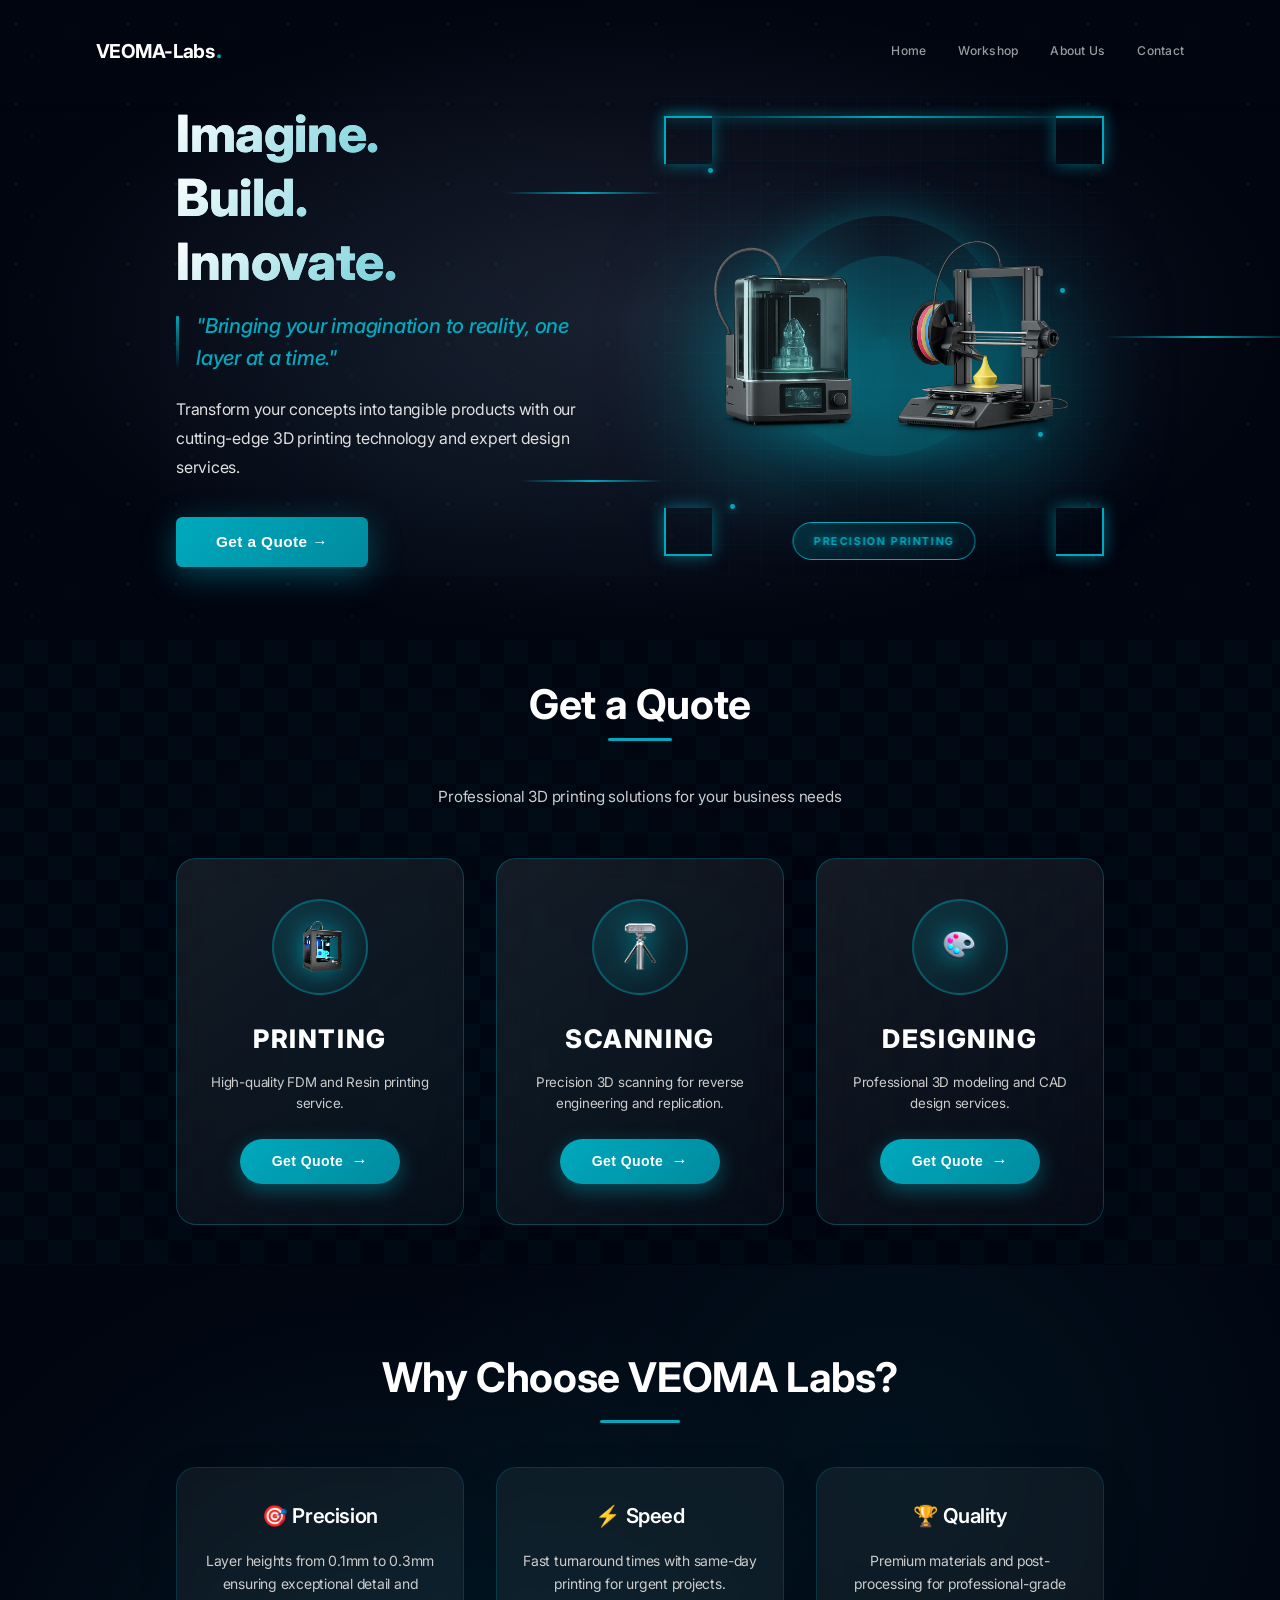
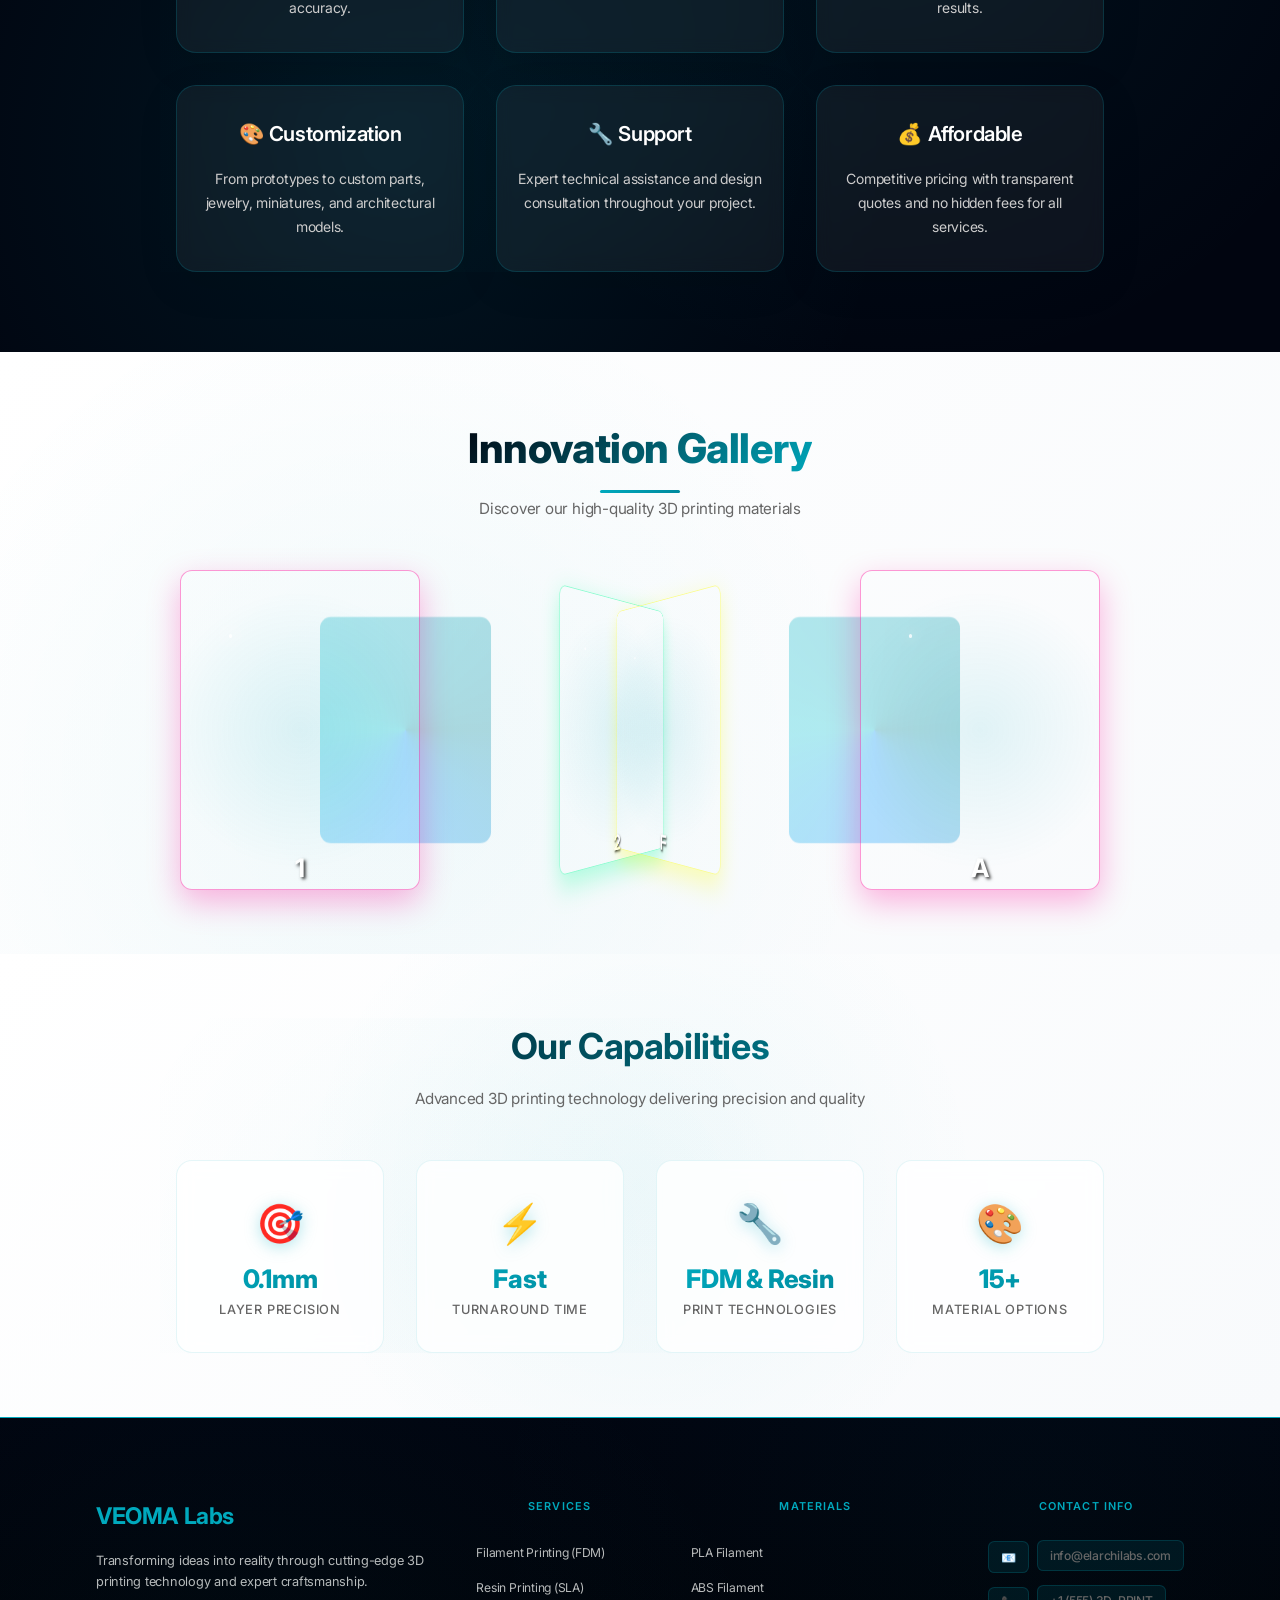
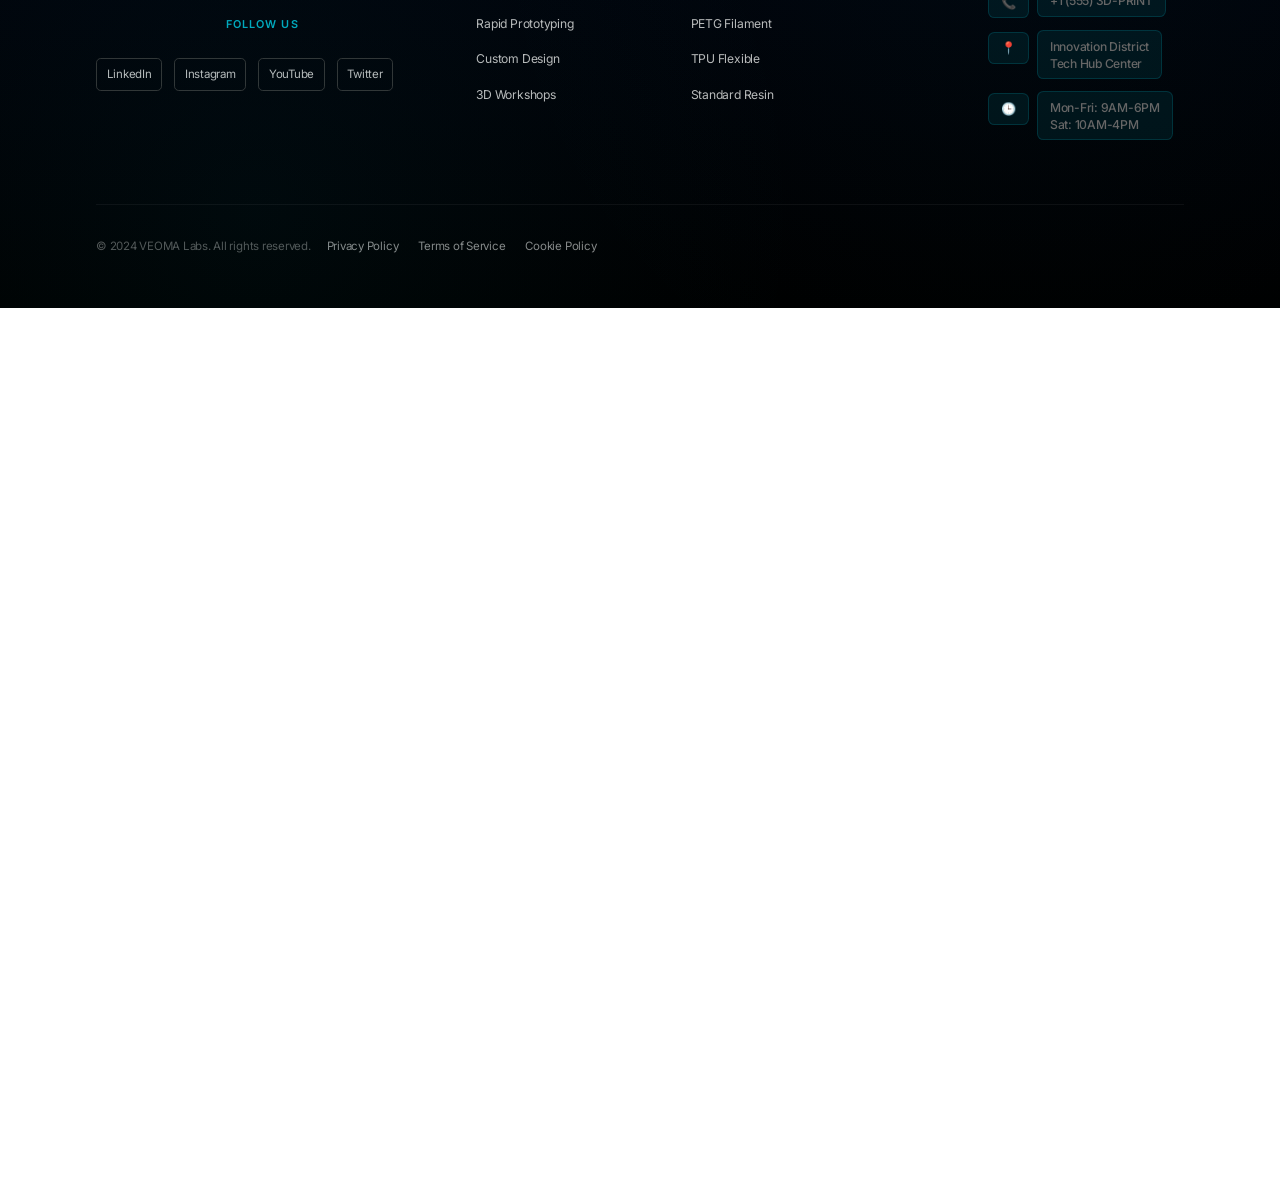
==== index.html @ 32c263cb "Initial commit: Veoma Labs website" ====
<!DOCTYPE html>
<html lang="en">

<head>
    <meta charset="UTF-8">
    <meta name="viewport" content="width=device-width, initial-scale=1.0">
    <title>VEOMA Labs | 3D Printing Services & Workshops</title>
    <link href="https://fonts.googleapis.com/css2?family=Inter:wght@300;400;500;600;700&display=swap" rel="stylesheet">
    <link rel="stylesheet" href="css/styles.css">
    <link rel="stylesheet" href="css/hero-modern-visual.css">
    <link rel="stylesheet" href="css/premium-global.css">
    <link rel="stylesheet" href="css/dual-carousel.css">
    <link rel="stylesheet" href="css/carousel-effects.css">
    <link rel="stylesheet" href="css/stats.css">
    <link rel="stylesheet" href="css/premium-navbar.css">
    <link rel="stylesheet" href="css/premium-footer.css?v=2">
    <link rel="stylesheet" href="css/premium-materials.css">
</head>
    
<body>
    <!-- Include Navbar -->
    <div id="navbar-placeholder"></div>

    <!-- Hero Section -->
    <section class="hero" id="home">
        <div class="container">
            <div class="hero-container">
                <div class="hero-content new-hero-content">
                    <h1 class="new-hero-title">
                        <span class="word-animate">Imagine.</span>
                        <span class="word-animate">Build.</span>
                        <span class="word-animate">Innovate.</span>
                    </h1>
                    <p class="hero-tagline new-hero-tagline">"Bringing your imagination to reality, one layer at a time."</p>
                    <p class="hero-description new-hero-desc">Transform your concepts into tangible products with our cutting-edge 3D printing technology and expert design services.</p>
                    <button class="cta-button new-hero-btn">
                        <span>Get a Quote</span>
                        <span class="btn-arrow">→</span>
                    </button>
                </div>
                <div class="hero-visual">
                    <div class="tech-showcase">
                        <div class="grid-bg"></div>
                        <div class="printer-frame">
                            <img src="images/home-printer.png" alt="3D Printer" class="printer-icon">
                            <div class="frame-corner tl"></div>
                            <div class="frame-corner tr"></div>
                            <div class="frame-corner bl"></div>
                            <div class="frame-corner br"></div>
                            <div class="scan-line"></div>
                        </div>
                        <div class="tech-lines">
                            <div class="line line-1"></div>
                            <div class="line line-2"></div>
                            <div class="line line-3"></div>
                        </div>
                        <div class="floating-dots">
                            <div class="dot"></div>
                            <div class="dot"></div>
                            <div class="dot"></div>
                            <div class="dot"></div>
                        </div>
                        <div class="tech-badge">
                            <span class="badge-text">PRECISION PRINTING</span>
                        </div>
                    </div>
                </div>
            </div>
        </div>
    </section>

    <!-- Services Section -->
    <section class="services" id="services">
        <div class="container">
            <div class="services-header">
                <h2 class="services-title">Get a Quote</h2>
                <p class="services-description">Professional 3D printing solutions for your business needs</p>
            </div>
            <div class="services-grid ultra-modern-grid">
                <!-- Printing Service -->
                <div class="service-card ultra-card">
                    <div class="ultra-glow"></div>
                    <div class="ultra-icon-container">
                        <img src="/images/removed_bg3.png" alt="Printing" class="ultra-icon">
                    </div>
                    <h3 class="ultra-title">Printing</h3>
                    <p class="ultra-desc">High-quality FDM and Resin printing service.</p>
                    <button class="ultra-btn" onclick="openServiceModal('printing')">
                        <span>Get Quote</span>
                        <span class="ultra-arrow">→</span>
                    </button>
                </div>

                <!-- Scanning Service -->
                <div class="service-card ultra-card">
                    <div class="ultra-glow"></div>
                    <div class="ultra-icon-container">
                        <img src="/images/scanner.png" alt="Scanning" class="ultra-icon">
                    </div>
                    <h3 class="ultra-title">Scanning</h3>
                    <p class="ultra-desc">Precision 3D scanning for reverse engineering and replication.</p>
                    <button class="ultra-btn" onclick="openServiceModal('scanning')">
                        <span>Get Quote</span>
                        <span class="ultra-arrow">→</span>
                    </button>
                </div>

                <!-- Designing Service -->
                <div class="service-card ultra-card">
                    <div class="ultra-glow"></div>
                    <div class="ultra-icon-container">
                        <img src="/images/design.png" alt="Designing" class="ultra-icon">
                    </div>
                    <h3 class="ultra-title">Designing</h3>
                    <p class="ultra-desc">Professional 3D modeling and CAD design services.</p>
                    <button class="ultra-btn" onclick="openServiceModal('designing')">
                        <span>Get Quote</span>
                        <span class="ultra-arrow">→</span>
                    </button>
                </div>
            </div>
        </div>
    </section>

    <!-- About Services Section -->
    <section class="about-services" id="about">
        <div class="container">
            <h2>Why Choose VEOMA Labs?</h2>
            <div class="features-grid">
                <div class="feature">
                    <h3>🎯 Precision</h3>
                    <p>Layer heights from 0.1mm to 0.3mm ensuring exceptional detail and accuracy.</p>
                </div>
                <div class="feature">
                    <h3>⚡ Speed</h3>
                    <p>Fast turnaround times with same-day printing for urgent projects.</p>
                </div>
                <div class="feature">
                    <h3>🏆 Quality</h3>
                    <p>Premium materials and post-processing for professional-grade results.</p>
                </div>
                <div class="feature">
                    <h3>🎨 Customization</h3>
                    <p>From prototypes to custom parts, jewelry, miniatures, and architectural models.</p>
                </div>
                <div class="feature">
                    <h3>🔧 Support</h3>
                    <p>Expert technical assistance and design consultation throughout your project.</p>
                </div>
                <div class="feature">
                    <h3>💰 Affordable</h3>
                    <p>Competitive pricing with transparent quotes and no hidden fees for all services.</p>
                </div>
            </div>
        </div>
    </section>
    <!-- Printing Quote Modal -->
    <div id="printingModal" class="modal premium-modal">
        <div class="modal-backdrop"></div>
        <div class="modal-content premium-modal-content">
            <div class="modal-header">
                <div class="modal-icon">
                    <span><img src="/images/removed_bg3.png" alt=""></span>
                </div>
                <h3 class="modal-title">3D Printing Quote</h3>
                <span class="close premium-close" onclick="closeServiceModal('printing')">&times;</span>
            </div>
            <div class="modal-body">
                <form id="printingForm" class="premium-quote-form" onsubmit="handleServiceSubmit(event, 'printing')">
                    <div class="form-row">
                        <div class="form-group">
                            <label>Full Name</label>
                            <input type="text" name="name" placeholder="Enter your full name" required>
                        </div>
                        <div class="form-group">
                            <label>WhatsApp Number</label>
                            <input type="tel" name="mobile" placeholder="+1 (555) 123-4567" required>
                        </div>
                    </div>
                    <div class="form-group">
                        <label>Email Address</label>
                        <input type="email" name="email" placeholder="your.email@company.com" required>
                    </div>
                    <div class="form-group">
                        <label>Dimensions (mm)</label>
                        <div class="dimensions-grid premium-dimensions">
                            <input type="number" name="dimX" placeholder="Length (X)" required>
                            <input type="number" name="dimY" placeholder="Width (Y)" required>
                            <input type="number" name="dimZ" placeholder="Height (Z)" required>
                        </div>
                    </div>
                    <div class="form-group">
                        <label>Upload 3D File</label>
                        <div class="file-upload-area">
                            <input type="file" name="file" accept=".stl" required id="fileInput">
                            <div class="file-upload-text">
                                <span class="upload-icon">📁</span>
                                <span>Drop your .STL file here or click to browse</span>
                            </div>
                        </div>
                    </div>
                    <div class="form-group">
                        <label>Project Details</label>
                        <textarea name="comments" placeholder="Describe your project requirements, material preferences, quantity, and any special instructions..." required></textarea>
                    </div>
                    <button type="submit" class="premium-submit-btn">
                        <span>Request Quote</span>
                        <div class="btn-icon">→</div>
                    </button>
                </form>
            </div>
        </div>
    </div>

    <!-- Scanning Quote Modal -->
    <div id="scanningModal" class="modal premium-modal">
        <div class="modal-backdrop"></div>
        <div class="modal-content premium-modal-content">
            <div class="modal-header">
                <div class="modal-icon">
                    <span><img src="/images/scanner.png" alt=""></span>
                
                </div>
                <h3 class="modal-title">3D Scanning Quote</h3>
                <span class="close premium-close" onclick="closeServiceModal('scanning')">&times;</span>
            </div>
            <div class="modal-body">
                <form id="scanningForm" class="premium-quote-form" onsubmit="handleServiceSubmit(event, 'scanning')">
                    <div class="form-row">
                        <div class="form-group">
                            <label>Full Name</label>
                            <input type="text" name="name" placeholder="Enter your full name" required>
                        </div>
                        <div class="form-group">
                            <label>WhatsApp Number</label>
                            <input type="tel" name="mobile" placeholder="+1 (555) 123-4567" required>
                        </div>
                    </div>
                    <div class="form-group">
                        <label>Email Address</label>
                        <input type="email" name="email" placeholder="your.email@company.com" required>
                    </div>
                    <div class="form-group">
                        <label>Upload Images (Min 4-5)</label>
                        <div class="file-upload-area">
                            <input type="file" name="images" accept="image/*" multiple required>
                            <div class="file-upload-text">
                                <span class="upload-icon">📷</span>
                                <span>Drop your images here or click to browse</span>
                            </div>
                        </div>
                    </div>
                    <div class="form-group">
                        <label>Project Details</label>
                        <textarea name="comments" placeholder="Describe your scanning requirements, object details, and any special instructions..." required></textarea>
                    </div>
                    <button type="submit" class="premium-submit-btn">
                        <span>Request Quote</span>
                        <div class="btn-icon">→</div>
                    </button>
                </form>
            </div>
        </div>
    </div>

    <!-- Designing Quote Modal -->
    <div id="designingModal" class="modal premium-modal">
        <div class="modal-backdrop"></div>
        <div class="modal-content premium-modal-content">
            <div class="modal-header">
                <div class="modal-icon">
                    <span><img src="/images/design.png" alt=""></span>
                </div>
                <h3 class="modal-title">3D Designing Quote</h3>
                <span class="close premium-close" onclick="closeServiceModal('designing')">&times;</span>
            </div>
            <div class="modal-body">
                <form id="designingForm" class="premium-quote-form" onsubmit="handleServiceSubmit(event, 'designing')">
                    <div class="form-row">
                        <div class="form-group">
                            <label>Full Name</label>
                            <input type="text" name="name" placeholder="Enter your full name" required>
                        </div>
                        <div class="form-group">
                            <label>WhatsApp Number</label>
                            <input type="tel" name="mobile" placeholder="+1 (555) 123-4567" required>
                        </div>
                    </div>
                    <div class="form-group">
                        <label>Email Address</label>
                        <input type="email" name="email" placeholder="your.email@company.com" required>
                    </div>
                    <div class="form-group">
                        <label>Product Images (Min 4-5)</label>
                        <div class="file-upload-area">
                            <input type="file" name="images" accept="image/*" multiple required>
                            <div class="file-upload-text">
                                <span class="upload-icon">🖼️</span>
                                <span>Drop your product images here or click to browse</span>
                            </div>
                        </div>
                    </div>
                    <div class="form-group">
                        <label>Project Details</label>
                        <textarea name="comments" placeholder="Describe your design requirements, specifications, and any special instructions..." required></textarea>
                    </div>
                    <button type="submit" class="premium-submit-btn">
                        <span>Request Quote</span>
                        <div class="btn-icon">→</div>
                    </button>
                </form>
            </div>
        </div>
    </div>

    <!-- Success Popup -->
    <div id="successPopup" class="modal">
        <div class="modal-content text-center">
            <div id="successMessage" class="success-message"></div>
            <button class="cta-button" onclick="window.location.href='contact.html'">Contact Us</button>
            <button class="secondary-btn" onclick="document.getElementById('successPopup').style.display='none'"
                style="margin-top:10px;">Close</button>
        </div>
    </div>

    <!-- 3D Carousel Section -->
    <section id="carousel-3d-section" class="carousel-section">


        <div class="carousel-header">
            <h2>Innovation Gallery</h2>
            <p>Discover our high-quality 3D printing materials</p>
        </div>
        <div class="carousel-3d-container">
            <div class="carousel carousel-left">
                <div class="carousel__face"
                    style="background-image: url('https://images.unsplash.com/photo-1581833971358-2c8b550f87b3?auto=format&fit=crop&w=800&q=80');">
                    1</div>
                <div class="carousel__face"
                    style="background-image: url('https://images.unsplash.com/photo-1565106430482-8f6e74349ca1?auto=format&fit=crop&w=800&q=80');">
                    2</div>
                <div class="carousel__face"
                    style="background-image: url('https://images.unsplash.com/photo-1612198188060-c7c2a3b66eae?auto=format&fit=crop&w=800&q=80');">
                    3</div>
                <div class="carousel__face"
                    style="background-image: url('https://images.unsplash.com/photo-1558618666-fcd25c85cd64?auto=format&fit=crop&w=800&q=80');">
                    4</div>
                <div class="carousel__face"
                    style="background-image: url('https://images.unsplash.com/photo-1565106430482-8f6e74349ca1?auto=format&fit=crop&w=800&q=80');">
                    5</div>
                <div class="carousel__face"
                    style="background-image: url('https://images.unsplash.com/photo-1581833971358-2c8b550f87b3?auto=format&fit=crop&w=800&q=80');">
                    6</div>
            </div>
            <div class="carousel carousel-right">
                <div class="carousel__face"
                    style="background-image: url('https://images.unsplash.com/photo-1612198188060-c7c2a3b66eae?auto=format&fit=crop&w=800&q=80');">
                    A</div>
                <div class="carousel__face"
                    style="background-image: url('https://images.unsplash.com/photo-1558618666-fcd25c85cd64?auto=format&fit=crop&w=800&q=80');">
                    B</div>
                <div class="carousel__face"
                    style="background-image: url('https://images.unsplash.com/photo-1565106430482-8f6e74349ca1?auto=format&fit=crop&w=800&q=80');">
                    C</div>
                <div class="carousel__face"
                    style="background-image: url('https://images.unsplash.com/photo-1581833971358-2c8b550f87b3?auto=format&fit=crop&w=800&q=80');">
                    D</div>
                <div class="carousel__face"
                    style="background-image: url('https://images.unsplash.com/photo-1612198188060-c7c2a3b66eae?auto=format&fit=crop&w=800&q=80');">
                    E</div>
                <div class="carousel__face"
                    style="background-image: url('https://images.unsplash.com/photo-1558618666-fcd25c85cd64?auto=format&fit=crop&w=800&q=80');">
                    F</div>
            </div>
        </div>
    </section>


    <!-- Stats Section -->
    <section class="stats">
        <div class="container">
            <div class="stats-header">
                <h2>Our Capabilities</h2>
                <p>Advanced 3D printing technology delivering precision and quality</p>
            </div>
            <div class="stats-grid">
                <div class="stat-item">
                    <div class="stat-icon">🎯</div>
                    <div class="stat-number">0.1mm</div>
                    <div class="stat-label">Layer Precision</div>
                </div>
                <div class="stat-item">
                    <div class="stat-icon">⚡</div>
                    <div class="stat-number">Fast</div>
                    <div class="stat-label">Turnaround Time</div>
                </div>
                <div class="stat-item">
                    <div class="stat-icon">🔧</div>
                    <div class="stat-number">FDM & Resin</div>
                    <div class="stat-label">Print Technologies</div>
                </div>
                <div class="stat-item">
                    <div class="stat-icon">🎨</div>
                    <div class="stat-number">15+</div>
                    <div class="stat-label">Material Options</div>
                </div>
            </div>

        </div>
    </section>


    <!-- Include Footer -->
    <div id="footer-placeholder"></div>

    <script src="js/main.js"></script>
</body>

</html>
---- css/styles.css ----
/* Reset and Base Styles */
* {
    margin: 0;
    padding: 0;
    box-sizing: border-box;
}

body {
    font-family: 'Inter', sans-serif;
    line-height: 1.6;
    color: #333;
    background: #ffffff;
    font-size: 16px;
    zoom: 0.8;
    overflow-x: hidden;
}

/* Hide scrollbar */
body::-webkit-scrollbar {
    display: none;
}

body {
    -ms-overflow-style: none;
    scrollbar-width: none;
}

.container {
    max-width: 1200px;
    margin: 0 auto;
    padding: 0 20px;
}

/* Navbar Styles */
.navbar {
    background: #010510;
    position: fixed;
    top: 0;
    width: 100%;
    z-index: 1000;
    box-shadow: 0 2px 10px rgba(0,0,0,0.1);
    padding: 15px 0;
}

.nav-container {
    max-width: 1200px;
    margin: 0 auto;
    padding: 0 20px;
    display: flex;
    justify-content: space-between;
    align-items: center;
    height: 80px;
}

.nav-logo h2 {
    color: #00a9bd;
    font-size: 1.8rem;
    font-weight: 700;
    margin: 0;
}

.nav-menu {
    display: flex;
    list-style: none;
    gap: 40px;
    margin: 0;
    padding: 0;
    align-items: center;
}

.nav-link {
    color: #ffffff;
    text-decoration: none;
    font-weight: 500;
    font-size: 1.1rem;
    transition: color 0.3s;
}

.nav-link:hover {
    color: #00a9bd;
}

.nav-toggle {
    display: none;
    flex-direction: column;
    cursor: pointer;
}

.nav-toggle span {
    width: 25px;
    height: 3px;
    background: #ffffff;
    margin: 3px 0;
    transition: 0.3s;
}

/* Hero Section */
.hero {
    background: radial-gradient(ellipse at center, #1a1f2e 0%, #010510 70%);
    padding: 120px 0 80px;
    margin-top: 0;
    position: relative;
    overflow: hidden;
}

.hero::before {
    content: '';
    position: absolute;
    top: 0;
    left: 0;
    right: 0;
    bottom: 0;
    background-image: 
        radial-gradient(2px 2px at 20px 30px, rgba(0,169,189,0.3), transparent),
        radial-gradient(2px 2px at 40px 70px, rgba(0,169,189,0.2), transparent),
        radial-gradient(1px 1px at 90px 40px, rgba(0,169,189,0.4), transparent),
        radial-gradient(1px 1px at 130px 80px, rgba(0,169,189,0.2), transparent),
        radial-gradient(2px 2px at 160px 30px, rgba(0,169,189,0.3), transparent);
    background-repeat: repeat;
    background-size: 200px 100px;
    animation: particleMove 20s linear infinite;
}

@keyframes particleMove {
    0% { transform: translate(0, 0); }
    100% { transform: translate(-200px, -100px); }
}

.hero-container {
    position: relative;
    z-index: 2;
    display: grid;
    grid-template-columns: 1fr 1fr;
    gap: 80px;
    align-items: center;
}

.hero-content h1 {
    font-size: 4rem;
    font-weight: 800;
    color: #ffffff;
    margin-bottom: 25px;
    line-height: 1.1;
    background: linear-gradient(45deg, #ffffff, #00a9bd);
    -webkit-background-clip: text;
    -webkit-text-fill-color: transparent;
    background-clip: text;
    animation: slideInLeft 1s ease-out;
}

@keyframes slideInLeft {
    0% { opacity: 0; transform: translateX(-50px); }
    100% { opacity: 1; transform: translateX(0); }
}

.hero-tagline {
    font-size: 1.4rem;
    color: #00a9bd;
    font-style: italic;
    margin-bottom: 25px;
    font-weight: 400;
    animation: slideInLeft 1s ease-out 0.2s both;
}

.hero-description {
    font-size: 1.2rem;
    color: #cccccc;
    margin-bottom: 40px;
    line-height: 1.7;
    animation: slideInLeft 1s ease-out 0.4s both;
}

.cta-button {
    background: linear-gradient(45deg, #00a9bd, #008a9e, #00a9bd);
    background-size: 200% 200%;
    color: white;
    padding: 18px 35px;
    border: none;
    border-radius: 8px;
    font-size: 1.1rem;
    font-weight: 600;
    cursor: pointer;
    transition: all 0.3s;
    animation: slideInLeft 1s ease-out 0.6s both, gradientShift 3s ease-in-out infinite;
    position: relative;
    overflow: hidden;
}

@keyframes gradientShift {
    0%, 100% { background-position: 0% 50%; }
    50% { background-position: 100% 50%; }
}

.cta-button:hover {
    transform: translateY(-2px);
    box-shadow: 0 8px 25px rgba(0,169,189,0.4);
}

.hero-visual {
    position: relative;
    display: flex;
    flex-direction: column;
    align-items: center;
    justify-content: center;
}

.hero-visual::before {
    content: '';
    position: absolute;
    top: 50%;
    left: 50%;
    transform: translate(-50%, -50%);
    width: 300px;
    height: 300px;
    background: conic-gradient(from 0deg, transparent, rgba(0,169,189,0.3), transparent);
    border-radius: 50%;
    animation: conicSpin 8s linear infinite;
}

.hero-visual::after {
    content: '';
    position: absolute;
    top: 50%;
    left: 50%;
    transform: translate(-50%, -50%);
    width: 200px;
    height: 200px;
    background: conic-gradient(from 180deg, transparent, rgba(0,169,189,0.2), transparent);
    border-radius: 50%;
    animation: conicSpin 6s linear infinite reverse;
}

@keyframes conicSpin {
    0% { transform: translate(-50%, -50%) rotate(0deg); }
    100% { transform: translate(-50%, -50%) rotate(360deg); }
}

.orbit-ring {
    position: absolute;
    top: 50%;
    left: 50%;
    border: 1px solid rgba(0,169,189,0.1);
    border-radius: 50%;
}

.orbit-ring:nth-child(1) {
    width: 400px;
    height: 400px;
    transform: translate(-50%, -50%);
    border-top-color: rgba(0,169,189,0.4);
    border-right-color: rgba(0,169,189,0.2);
    animation: pulseRing 4s ease-in-out infinite;
}

.orbit-ring:nth-child(2) {
    width: 250px;
    height: 250px;
    transform: translate(-50%, -50%);
    border-bottom-color: rgba(0,169,189,0.3);
    border-left-color: rgba(0,169,189,0.2);
    animation: pulseRing 6s ease-in-out infinite reverse;
}

@keyframes pulseRing {
    0%, 100% { 
        transform: translate(-50%, -50%) scale(1);
        opacity: 0.5;
    }
    50% { 
        transform: translate(-50%, -50%) scale(1.2);
        opacity: 1;
    }
}

.printer-icon {
    width: 200px;
    height: auto;
    margin-bottom: 20px;
    position: relative;
    z-index: 3;
    animation: staticGlow 3s ease-in-out infinite;
    filter: drop-shadow(0 0 20px rgba(0,169,189,0.5));
}

@keyframes staticGlow {
    0%, 100% { 
        filter: drop-shadow(0 0 20px rgba(0,169,189,0.5)) brightness(1);
    }
    50% { 
        filter: drop-shadow(0 0 40px rgba(0,169,189,0.8)) brightness(1.2);
    }
}

.hero-visual .floating-particles {
    position: absolute;
    top: 0;
    left: 0;
    right: 0;
    bottom: 0;
    pointer-events: none;
}

.hero-visual .particle {
    position: absolute;
    width: 4px;
    height: 4px;
    background: #00a9bd;
    border-radius: 50%;
    opacity: 0.6;
}

.hero-visual .particle:nth-child(1) {
    top: 20%;
    left: 10%;
    animation: floatUp 4s ease-in-out infinite;
}

.hero-visual .particle:nth-child(2) {
    top: 60%;
    left: 80%;
    animation: floatUp 5s ease-in-out infinite 1s;
}

.hero-visual .particle:nth-child(3) {
    top: 40%;
    left: 20%;
    animation: floatUp 6s ease-in-out infinite 2s;
}

.hero-visual .particle:nth-child(4) {
    top: 80%;
    left: 70%;
    animation: floatUp 4.5s ease-in-out infinite 0.5s;
}

.hero-visual .particle:nth-child(5) {
    top: 30%;
    left: 90%;
    animation: floatUp 5.5s ease-in-out infinite 1.5s;
}

@keyframes floatUp {
    0%, 100% {
        transform: translateY(0px) scale(1);
        opacity: 0.6;
    }
    50% {
        transform: translateY(-30px) scale(1.5);
        opacity: 1;
    }
}

.hero-visual .energy-waves {
    position: absolute;
    top: 50%;
    left: 50%;
    transform: translate(-50%, -50%);
    width: 150px;
    height: 150px;
    z-index: 1;
}

.hero-visual .wave {
    position: absolute;
    top: 0;
    left: 0;
    width: 100%;
    height: 100%;
    border: 2px solid rgba(0,169,189,0.3);
    border-radius: 50%;
    animation: waveExpand 3s ease-out infinite;
}

.hero-visual .wave:nth-child(2) {
    animation-delay: 1s;
}

.hero-visual .wave:nth-child(3) {
    animation-delay: 2s;
}

@keyframes waveExpand {
    0% {
        transform: scale(0.5);
        opacity: 1;
    }
    100% {
        transform: scale(2);
        opacity: 0;
    }
}

.innovation-text {
    font-size: 1.1rem;
    font-weight: 700;
    color: #00a9bd;
    letter-spacing: 3px;
    position: relative;
    z-index: 3;
    animation: typewriter 4s steps(12) infinite;
    overflow: hidden;
    white-space: nowrap;
    border-right: 2px solid #00a9bd;
}

@keyframes typewriter {
    0%, 90%, 100% { width: 0; }
    30%, 60% { width: 12ch; }
}

/* Services Section */
.services {
    padding: 50px 0;
    background: #010510;
    position: relative;
}

.services::before {
    content: '';
    position: absolute;
    top: 0;
    left: 0;
    right: 0;
    bottom: 0;
    background: linear-gradient(45deg, rgba(0,169,189,0.03) 25%, transparent 25%), 
                linear-gradient(-45deg, rgba(0,169,189,0.03) 25%, transparent 25%), 
                linear-gradient(45deg, transparent 75%, rgba(0,169,189,0.03) 75%), 
                linear-gradient(-45deg, transparent 75%, rgba(0,169,189,0.03) 75%);
    background-size: 60px 60px;
    background-position: 0 0, 0 30px, 30px -30px, -30px 0px;
}

.services h2 {
    text-align: center;
    font-size: 3.2rem;
    color: #ffffff;
    margin-bottom: 70px;
    position: relative;
    z-index: 2;
}

.services h2::after {
    content: '';
    position: absolute;
    bottom: -15px;
    left: 50%;
    transform: translateX(-50%);
    width: 80px;
    height: 4px;
    background: #00a9bd;
    border-radius: 2px;
}

.services-grid {
    display: flex;
    flex-direction: column;
    gap: 30px;
    position: relative;
    z-index: 2;
}

.modern-card {
    background: rgba(255,255,255,0.03);
    border: 1px solid rgba(0,169,189,0.15);
    border-radius: 20px;
    padding: 40px;
    display: grid;
    grid-template-columns: auto 1fr auto;
    gap: 30px;
    align-items: center;
    position: relative;
    overflow: hidden;
    backdrop-filter: blur(15px);
    transition: all 0.4s ease;
}

.modern-card:hover {
    transform: translateY(-5px);
    border-color: rgba(0,169,189,0.4);
    box-shadow: 0 20px 60px rgba(0,169,189,0.15);
}

.card-background {
    position: absolute;
    top: 0;
    left: 0;
    right: 0;
    bottom: 0;
    pointer-events: none;
}

.bg-pattern {
    position: absolute;
    top: 0;
    left: 0;
    right: 0;
    bottom: 0;
    background-image: 
        radial-gradient(circle at 25% 25%, rgba(0,169,189,0.1) 2px, transparent 2px),
        radial-gradient(circle at 75% 75%, rgba(0,169,189,0.05) 1px, transparent 1px);
    background-size: 40px 40px, 20px 20px;
    animation: patternMove 20s linear infinite;
}

@keyframes patternMove {
    0% { transform: translate(0, 0); }
    100% { transform: translate(40px, 40px); }
}

.bg-glow {
    position: absolute;
    top: 50%;
    left: 0;
    width: 100%;
    height: 1px;
    background: linear-gradient(90deg, transparent, rgba(0,169,189,0.3), transparent);
    transform: translateY(-50%);
    animation: glowMove 3s ease-in-out infinite;
}

@keyframes glowMove {
    0%, 100% { opacity: 0.3; }
    50% { opacity: 0.8; }
}

.service-icon {
    position: relative;
}

.icon-wrapper {
    width: 80px;
    height: 80px;
    border-radius: 20px;
    display: flex;
    align-items: center;
    justify-content: center;
    position: relative;
    overflow: hidden;
}

.filament-icon {
    background: linear-gradient(135deg, #00a9bd 0%, #008a9e 100%);
    box-shadow: 0 10px 30px rgba(0,169,189,0.3);
}

.resin-icon {
    background: linear-gradient(135deg, #1a1f2e 0%, #010510 100%);
    box-shadow: 0 10px 30px rgba(1,5,16,0.5);
    border: 1px solid rgba(0,169,189,0.3);
}

.icon-wrapper span {
    font-size: 2.5rem;
    filter: drop-shadow(0 2px 4px rgba(0,0,0,0.3));
}

.icon-wrapper img {
    width: 65px;
    height: 65px;
    object-fit: contain;
    filter: brightness(1.5) drop-shadow(0 0 10px rgba(255,255,255,0.8));
}

.service-info {
    flex: 1;
}

.service-badge {
    display: inline-block;
    background: rgba(0,169,189,0.2);
    color: #00a9bd;
    padding: 6px 12px;
    border-radius: 20px;
    font-size: 0.8rem;
    font-weight: 600;
    text-transform: uppercase;
    letter-spacing: 1px;
    margin-bottom: 15px;
    border: 1px solid rgba(0,169,189,0.3);
}

.service-info h3 {
    color: #ffffff;
    font-size: 1.8rem;
    margin-bottom: 12px;
    font-weight: 700;
}

.service-info p {
    color: #cccccc;
    font-size: 1rem;
    line-height: 1.6;
    margin-bottom: 20px;
}

.service-features {
    display: flex;
    gap: 10px;
    flex-wrap: wrap;
}

.feature-tag {
    background: rgba(255,255,255,0.1);
    color: #ffffff;
    padding: 4px 10px;
    border-radius: 12px;
    font-size: 0.75rem;
    font-weight: 500;
    border: 1px solid rgba(255,255,255,0.2);
}

.service-action {
    display: flex;
    align-items: center;
}

.modern-quote-btn {
    background: linear-gradient(135deg, #00a9bd 0%, #008a9e 100%);
    color: white;
    border: none;
    border-radius: 12px;
    padding: 15px 25px;
    font-weight: 600;
    cursor: pointer;
    transition: all 0.3s;
    display: flex;
    align-items: center;
    gap: 10px;
    font-size: 1rem;
    position: relative;
    overflow: hidden;
}

.modern-quote-btn:hover {
    transform: translateY(-2px);
    box-shadow: 0 10px 25px rgba(0,169,189,0.4);
}

.modern-quote-btn:hover .btn-arrow {
    transform: translateX(5px);
}

.btn-arrow {
    transition: transform 0.3s;
    font-size: 1.2rem;
}

@media (max-width: 768px) {
    .modern-card {
        grid-template-columns: 1fr;
        text-align: center;
        gap: 20px;
        padding: 30px 20px;
    }
    
    .service-features {
        justify-content: center;
    }
}

/* About Services Section */
.about-services {
    padding: 100px 0;
    background: #010510;
    position: relative;
}

.about-services::before {
    content: '';
    position: absolute;
    top: 0;
    left: 0;
    right: 0;
    bottom: 0;
    background: radial-gradient(circle at 30% 70%, rgba(0,169,189,0.1) 0%, transparent 50%),
                radial-gradient(circle at 70% 30%, rgba(0,169,189,0.08) 0%, transparent 50%);
}

.about-services h2 {
    text-align: center;
    font-size: 3.2rem;
    color: #ffffff;
    margin-bottom: 70px;
    position: relative;
    z-index: 2;
}

.about-services h2::after {
    content: '';
    position: absolute;
    bottom: -15px;
    left: 50%;
    transform: translateX(-50%);
    width: 100px;
    height: 4px;
    background: #00a9bd;
    border-radius: 2px;
}

.features-grid {
    display: grid;
    grid-template-columns: repeat(auto-fit, minmax(280px, 1fr));
    gap: 40px;
    position: relative;
    z-index: 2;
}

.feature {
    background: rgba(255,255,255,0.05);
    padding: 40px 25px;
    border-radius: 15px;
    text-align: center;
    border: 1px solid rgba(0,169,189,0.2);
    transition: all 0.4s;
    backdrop-filter: blur(10px);
}

.feature:hover {
    background: rgba(0,169,189,0.1);
    border-color: #00a9bd;
    transform: translateY(-8px);
    box-shadow: 0 15px 40px rgba(0,169,189,0.2);
}

.feature h3 {
    color: #ffffff;
    font-size: 1.6rem;
    margin-bottom: 20px;
    font-weight: 600;
}

.feature p {
    color: #cccccc;
    font-size: 1.1rem;
    line-height: 1.7;
}

/* Project Starter Section */
.project-starter {
    padding: 100px 0;
    background: linear-gradient(135deg, #ffffff 0%, #f8fafc 100%);
    position: relative;
    overflow: hidden;
}

.project-starter::before {
    content: '';
    position: absolute;
    top: 0;
    left: 0;
    right: 0;
    bottom: 0;
    background: radial-gradient(circle at 20% 80%, rgba(0,169,189,0.08) 0%, transparent 50%),
                radial-gradient(circle at 80% 20%, rgba(1,5,16,0.03) 0%, transparent 50%);
}

.starter-grid {
    display: grid;
    grid-template-columns: 1fr 1fr;
    gap: 80px;
    align-items: start;
    position: relative;
    z-index: 2;
}

.process-steps {
    padding: 40px;
}

.process-steps h2 {
    font-size: 2.8rem;
    color: #010510;
    margin-bottom: 50px;
    font-weight: 700;
    position: relative;
}

.process-steps h2::after {
    content: '';
    position: absolute;
    bottom: -15px;
    left: 0;
    width: 60px;
    height: 4px;
    background: #00a9bd;
    border-radius: 2px;
}

.step {
    display: flex;
    align-items: flex-start;
    gap: 25px;
    margin-bottom: 40px;
    position: relative;
}

.step:not(:last-child)::after {
    content: '';
    position: absolute;
    left: 22px;
    top: 60px;
    width: 2px;
    height: 40px;
    background: linear-gradient(to bottom, #00a9bd, rgba(0,169,189,0.3));
}

.step-number {
    background: linear-gradient(135deg, #00a9bd 0%, #008a9e 100%);
    color: white;
    width: 45px;
    height: 45px;
    border-radius: 50%;
    display: flex;
    align-items: center;
    justify-content: center;
    font-weight: 700;
    font-size: 1.1rem;
    box-shadow: 0 8px 25px rgba(0,169,189,0.3);
    position: relative;
    z-index: 2;
}

.step-content h4 {
    color: #010510;
    font-size: 1.4rem;
    font-weight: 600;
    margin-bottom: 8px;
}

.step-content p {
    color: #666;
    font-size: 1rem;
    line-height: 1.5;
}

.quick-quote {
    background: rgba(255,255,255,0.9);
    border: 1px solid rgba(0,169,189,0.2);
    border-radius: 20px;
    padding: 50px 40px;
    text-align: center;
    backdrop-filter: blur(10px);
    box-shadow: 0 20px 60px rgba(0,169,189,0.1);
    position: relative;
    overflow: hidden;
}

.quick-quote::before {
    content: '';
    position: absolute;
    top: 0;
    left: 0;
    right: 0;
    bottom: 0;
    background: linear-gradient(45deg, rgba(0,169,189,0.05) 25%, transparent 25%), 
                linear-gradient(-45deg, rgba(0,169,189,0.05) 25%, transparent 25%);
    background-size: 30px 30px;
    background-position: 0 0, 15px 15px;
}

.quick-quote h3 {
    font-size: 2.2rem;
    color: #010510;
    margin-bottom: 20px;
    font-weight: 700;
    position: relative;
    z-index: 2;
}

.quick-quote p {
    font-size: 1.1rem;
    color: #555;
    margin-bottom: 35px;
    line-height: 1.6;
    position: relative;
    z-index: 2;
}

.quote-btn {
    background: linear-gradient(135deg, #00a9bd 0%, #008a9e 100%);
    color: white;
    padding: 18px 40px;
    border: none;
    border-radius: 12px;
    font-size: 1.2rem;
    font-weight: 600;
    cursor: pointer;
    transition: all 0.3s;
    margin-bottom: 30px;
    position: relative;
    z-index: 2;
    box-shadow: 0 8px 25px rgba(0,169,189,0.3);
}

.quote-btn:hover {
    transform: translateY(-3px);
    box-shadow: 0 12px 35px rgba(0,169,189,0.4);
}

.contact-info {
    display: flex;
    flex-direction: column;
    gap: 12px;
    position: relative;
    z-index: 2;
}

.contact-info span {
    color: #666;
    font-size: 0.95rem;
    font-weight: 500;
    padding: 8px 15px;
    background: rgba(0,169,189,0.1);
    border-radius: 8px;
    border: 1px solid rgba(0,169,189,0.2);
}

/* Modal Styles */
.modal {
    display: none;
    position: fixed;
    z-index: 2000;
    left: 0;
    top: 0;
    width: 100%;
    height: 100%;
    background-color: rgba(1,5,16,0.6);
    backdrop-filter: blur(15px);
    -webkit-backdrop-filter: blur(15px);
}

.modal-content {
    background-color: white;
    margin: 5% auto;
    padding: 30px;
    border-radius: 12px;
    width: 90%;
    max-width: 500px;
    position: relative;
    border: 2px solid #00a9bd;
}

.close {
    color: #666;
    float: right;
    font-size: 28px;
    font-weight: bold;
    cursor: pointer;
    position: absolute;
    right: 20px;
    top: 15px;
    transition: color 0.3s;
}

.close:hover {
    color: #00a9bd;
}

.modal h3 {
    color: #ffffff;
    margin-bottom: 20px;
}

.quote-form {
    display: flex;
    flex-direction: column;
    gap: 15px;
}

.quote-form input,
.quote-form select {
    padding: 12px;
    border: 2px solid #e2e8f0;
    border-radius: 6px;
    font-size: 1rem;
    transition: border-color 0.3s;
}

.quote-form input:focus,
.quote-form select:focus {
    outline: none;
    border-color: #00a9bd;
}

.quote-form button {
    background: #00a9bd;
    color: white;
    padding: 12px;
    border: none;
    border-radius: 6px;
    font-weight: 600;
    cursor: pointer;
    margin-top: 10px;
    transition: all 0.3s;
}

.quote-form button:hover {
    background: #008a9e;
    transform: translateY(-2px);
}

/* Footer Styles */
.footer {
    background: #010510;
    color: white;
    margin-top: 0;
    padding: 60px 0 0;
}

.footer-container {
    max-width: 1200px;
    margin: 0 auto;
    padding: 0 20px;
}

.footer-content {
    display: grid;
    grid-template-columns: 2fr 1fr 1fr 1.5fr;
    gap: 50px;
    margin-bottom: 50px;
}

.footer-section h3 {
    color: #00a9bd;
    font-size: 1.8rem;
    margin-bottom: 20px;
    font-weight: 700;
}

.footer-section h4 {
    color: #ffffff;
    font-size: 1.2rem;
    margin-bottom: 20px;
    font-weight: 600;
}

.footer-logo p {
    color: #bbb;
    font-size: 1rem;
    line-height: 1.6;
    margin-bottom: 30px;
}

.footer-social h4 {
    margin-bottom: 15px;
}

.social-links {
    display: flex;
    gap: 15px;
    flex-wrap: wrap;
}

.social-link {
    color: #bbb;
    text-decoration: none;
    font-size: 0.9rem;
    padding: 8px 12px;
    border: 1px solid #333;
    border-radius: 6px;
    transition: all 0.3s;
}

.social-link:hover {
    color: #00a9bd;
    border-color: #00a9bd;
    background: rgba(0,169,189,0.1);
}

.footer-list {
    list-style: none;
    padding: 0;
    margin: 0;
}

.footer-list li {
    margin-bottom: 12px;
}

.footer-list a {
    color: #bbb;
    text-decoration: none;
    font-size: 0.95rem;
    transition: color 0.3s;
    display: block;
    padding: 4px 0;
}

.footer-list a:hover {
    color: #00a9bd;
    padding-left: 8px;
}

.contact-info {
    display: flex;
    flex-direction: column;
    gap: 15px;
}

.contact-item {
    display: flex;
    align-items: flex-start;
    gap: 10px;
    color: #bbb;
    font-size: 0.95rem;
    line-height: 1.4;
}

.contact-icon {
    font-size: 1rem;
    color: #00a9bd;
    margin-top: 2px;
}

.footer-bottom {
    border-top: 1px solid #333;
    padding: 25px 0;
}

.footer-bottom-content {
    display: flex;
    justify-content: space-between;
    align-items: center;
    flex-wrap: wrap;
    gap: 20px;
}

.footer-bottom p {
    color: #888;
    margin: 0;
    font-size: 0.9rem;
}

.footer-bottom-links {
    display: flex;
    gap: 25px;
}

.footer-bottom-links a {
    color: #888;
    text-decoration: none;
    font-size: 0.9rem;
    transition: color 0.3s;
}

.footer-bottom-links a:hover {
    color: #00a9bd;
}

/* Footer Responsive */
@media (max-width: 768px) {
    .footer-content {
        grid-template-columns: 1fr;
        gap: 40px;
        text-align: left;
    }
    
    .footer-bottom-content {
        flex-direction: column;
        text-align: center;
    }
    
    .social-links {
        justify-content: flex-start;
    }
}

@media (max-width: 480px) {
    .footer {
        padding: 40px 0 0;
    }
    
    .footer-content {
        gap: 30px;
    }
    
    .footer-bottom-links {
        flex-direction: column;
        gap: 15px;
    }
}

/* Responsive Design */
@media (max-width: 768px) {
    .nav-menu {
        position: fixed;
        left: -100%;
        top: 110px;
        flex-direction: column;
        background-color: #010510;
        width: 100%;
        text-align: center;
        transition: 0.3s;
        padding: 30px 0;
    }

    .nav-menu.active {
        left: 0;
    }

    .nav-toggle {
        display: flex;
    }

    .hero-container {
        grid-template-columns: 1fr;
        text-align: center;
        gap: 40px;
    }
    
    .hero-content h1 {
        font-size: 3.2rem;
    }

    .hero-tagline {
        font-size: 1.4rem;
    }

    .hero-description {
        font-size: 1.2rem;
    }

    .services-grid {
        flex-direction: column;
        align-items: center;
        gap: 40px;
    }

    .features-grid {
        grid-template-columns: 1fr;
        gap: 25px;
    }

    .modal-content {
        margin: 10% auto;
        width: 95%;
    }

    .services h2,
    .about-services h2 {
        font-size: 2.5rem;
    }

    .cta-content h2 {
        font-size: 2.5rem;
    }

    .cta-buttons {
        flex-direction: column;
        align-items: center;
    }
}

@media (max-width: 480px) {
    .hero-content h1 {
        font-size: 2.8rem;
    }
    
    .orbit-ring:nth-child(1) {
        width: 300px;
        height: 300px;
    }
    
    .orbit-ring:nth-child(2) {
        width: 200px;
        height: 200px;
    }

    .hero-tagline {
        font-size: 1.2rem;
    }

    .hero-description {
        font-size: 1.1rem;
    }

    .services h2,
    .about-services h2 {
        font-size: 2rem;
    }



    .cta-button {
        padding: 16px 30px;
        font-size: 1.1rem;
    }

    .cta-content h2 {
        font-size: 2rem;
    }

    .cta-content p {
        font-size: 1.1rem;
    }
}
.section-title-large {
    font-size: 4rem;
    font-weight: 800;
    text-align: center;
    color: #ffffff;
    margin-bottom: 20px;
    background: linear-gradient(135deg, #00a9bd, #ffffff);
    -webkit-background-clip: text;
    -webkit-text-fill-color: transparent;
    background-clip: text;
    text-transform: uppercase;
    letter-spacing: 2px;
}

.section-subtitle {
    font-size: 1.4rem;
    text-align: center;
    color: #cccccc;
    margin-bottom: 60px;
    font-weight: 400;
}
/* Quote Section Styles */
.quote-section {
    position: relative;
    overflow: hidden;
}

.quote-hero {
    background: linear-gradient(135deg, #010510 0%, #1a1f2e 30%, #010510 70%, #1a1f2e 100%);
    position: relative;
    padding: 100px 0;
    border-top: 1px solid rgba(0,169,189,0.2);
    border-bottom: 1px solid rgba(0,169,189,0.2);
}

.quote-bg-effects {
    position: absolute;
    top: 0;
    left: 0;
    right: 0;
    bottom: 0;
    overflow: hidden;
}

.floating-shape {
    position: absolute;
    border-radius: 50%;
    background: linear-gradient(45deg, rgba(0,169,189,0.1), rgba(0,169,189,0.3));
    animation: floatShape 8s ease-in-out infinite;
}

.shape-1 {
    width: 200px;
    height: 200px;
    top: 10%;
    left: 10%;
    animation-delay: 0s;
}

.shape-2 {
    width: 150px;
    height: 150px;
    top: 60%;
    right: 15%;
    animation-delay: 2s;
}

.shape-3 {
    width: 100px;
    height: 100px;
    bottom: 20%;
    left: 70%;
    animation-delay: 4s;
}

@keyframes floatShape {
    0%, 100% { transform: translateY(0px) rotate(0deg); }
    50% { transform: translateY(-30px) rotate(180deg); }
}

.quote-header {
    text-align: center;
    margin-bottom: 80px;
    position: relative;
    z-index: 2;
}

.quote-badge {
    display: inline-block;
    background: linear-gradient(135deg, rgba(0,169,189,0.2), rgba(0,169,189,0.4));
    color: #ffffff;
    padding: 10px 25px;
    border-radius: 30px;
    font-size: 0.85rem;
    font-weight: 700;
    text-transform: uppercase;
    letter-spacing: 1.5px;
    margin-bottom: 30px;
    border: 2px solid rgba(0,169,189,0.5);
    box-shadow: 0 4px 15px rgba(0,169,189,0.2);
    backdrop-filter: blur(10px);
}

.quote-title {
    font-size: 3.5rem;
    font-weight: 800;
    color: #ffffff;
    margin-bottom: 25px;
    text-transform: uppercase;
    letter-spacing: 2px;
    position: relative;
    text-shadow: 0 4px 20px rgba(0,169,189,0.3);
}

.quote-title::before {
    content: '';
    position: absolute;
    top: -10px;
    left: -20px;
    right: -20px;
    bottom: -10px;
    background: linear-gradient(45deg, rgba(0,169,189,0.1), transparent, rgba(0,169,189,0.1));
    border-radius: 15px;
    z-index: -1;
}

.quote-title::after {
    content: '';
    position: absolute;
    bottom: -15px;
    left: 50%;
    transform: translateX(-50%);
    width: 80px;
    height: 3px;
    background: linear-gradient(90deg, #00a9bd, #ffffff, #00a9bd);
    border-radius: 2px;
    box-shadow: 0 2px 10px rgba(0,169,189,0.5);
}

.quote-description {
    font-size: 1.3rem;
    color: #cccccc;
    max-width: 600px;
    margin: 0 auto;
    line-height: 1.6;
}

.quote-grid {
    display: grid;
    grid-template-columns: repeat(auto-fit, minmax(350px, 1fr));
    gap: 40px;
    position: relative;
    z-index: 2;
}
/* Professional Services Section */
.services-header {
    text-align: center;
    margin-bottom: 80px;
}

.services-label {
    display: inline-block;
    color: #00a9bd;
    font-size: 0.9rem;
    font-weight: 600;
    text-transform: uppercase;
    letter-spacing: 2px;
    margin-bottom: 15px;
}

.services-title {
    font-size: 3.2rem;
    font-weight: 700;
    color: #ffffff;
    margin-bottom: 20px;
    line-height: 1.2;
}

.services-subtitle {
    font-size: 1.2rem;
    color: #cccccc;
    max-width: 500px;
    margin: 0 auto;
    line-height: 1.6;
}
/* Premium Services Section */
.premium-services {
    position: relative;
    padding: 120px 0;
    overflow: hidden;
}

.services-bg {
    position: absolute;
    top: 0;
    left: 0;
    right: 0;
    bottom: 0;
    z-index: 1;
}

.bg-grid {
    position: absolute;
    top: 0;
    left: 0;
    right: 0;
    bottom: 0;
    background-image: 
        linear-gradient(rgba(0,169,189,0.1) 1px, transparent 1px),
        linear-gradient(90deg, rgba(0,169,189,0.1) 1px, transparent 1px);
    background-size: 50px 50px;
    animation: gridMove 20s linear infinite;
}

.bg-accent {
    position: absolute;
    top: 20%;
    right: -10%;
    width: 400px;
    height: 400px;
    background: radial-gradient(circle, rgba(0,169,189,0.15) 0%, transparent 70%);
    border-radius: 50%;
    animation: pulse 4s ease-in-out infinite;
}

@keyframes gridMove {
    0% { transform: translate(0, 0); }
    100% { transform: translate(50px, 50px); }
}

@keyframes pulse {
    0%, 100% { transform: scale(1); opacity: 0.3; }
    50% { transform: scale(1.2); opacity: 0.6; }
}

.services-header {
    text-align: center;
    margin-bottom: 80px;
    position: relative;
    z-index: 2;
}

.services-main-title {
    font-size: 4.5rem;
    font-weight: 800;
    color: #ffffff;
    margin-bottom: 20px;
    text-transform: uppercase;
    letter-spacing: 4px;
    position: relative;
    display: inline-block;
}

.title-underline {
    width: 100px;
    height: 4px;
    background: linear-gradient(90deg, #00a9bd, #008a9e, #00a9bd);
    margin: 0 auto 30px;
    border-radius: 2px;
    position: relative;
}

.title-underline::before {
    content: '';
    position: absolute;
    top: -2px;
    left: -10px;
    right: -10px;
    bottom: -2px;
    background: linear-gradient(90deg, transparent, rgba(0,169,189,0.3), transparent);
    border-radius: 4px;
    animation: glow 2s ease-in-out infinite alternate;
}

@keyframes glow {
    0% { opacity: 0.5; }
    100% { opacity: 1; }
}

.services-tagline {
    font-size: 1.3rem;
    color: #cccccc;
    font-weight: 400;
    max-width: 600px;
    margin: 0 auto;
}

.premium-grid {
    position: relative;
    z-index: 2;
}
/* Futuristic Services Section */
.futuristic-services {
    position: relative;
    padding: 150px 0;
    overflow: hidden;
    background: radial-gradient(ellipse at center, #0a0f1c 0%, #010510 70%);
}

.holographic-bg {
    position: absolute;
    top: 0;
    left: 0;
    right: 0;
    bottom: 0;
    z-index: 1;
}

.holo-layer {
    position: absolute;
    top: 0;
    left: 0;
    right: 0;
    bottom: 0;
    background: linear-gradient(45deg, transparent 30%, rgba(0,169,189,0.05) 50%, transparent 70%);
    animation: holoShift 8s ease-in-out infinite;
}

.layer-2 {
    animation-delay: 2s;
    background: linear-gradient(-45deg, transparent 30%, rgba(0,169,189,0.03) 50%, transparent 70%);
}

.layer-3 {
    animation-delay: 4s;
    background: linear-gradient(90deg, transparent 30%, rgba(0,169,189,0.02) 50%, transparent 70%);
}

@keyframes holoShift {
    0%, 100% { transform: translateX(-100px) translateY(-50px); opacity: 0.3; }
    50% { transform: translateX(100px) translateY(50px); opacity: 0.8; }
}

.neural-network {
    position: absolute;
    top: 0;
    left: 0;
    right: 0;
    bottom: 0;
}

.node {
    position: absolute;
    width: 8px;
    height: 8px;
    background: #00a9bd;
    border-radius: 50%;
    box-shadow: 0 0 20px #00a9bd;
    animation: pulse 3s ease-in-out infinite;
}

.node-1 { top: 20%; left: 15%; animation-delay: 0s; }
.node-2 { top: 60%; right: 20%; animation-delay: 1s; }
.node-3 { bottom: 30%; left: 70%; animation-delay: 2s; }

.connection {
    position: absolute;
    height: 1px;
    background: linear-gradient(90deg, transparent, #00a9bd, transparent);
    animation: dataFlow 4s linear infinite;
}

.con-1 {
    top: 25%;
    left: 15%;
    width: 200px;
    transform: rotate(25deg);
}

.con-2 {
    bottom: 35%;
    right: 25%;
    width: 150px;
    transform: rotate(-45deg);
    animation-delay: 2s;
}

@keyframes dataFlow {
    0% { opacity: 0; transform: scaleX(0); }
    50% { opacity: 1; transform: scaleX(1); }
    100% { opacity: 0; transform: scaleX(0); }
}

.services-header {
    text-align: center;
    margin-bottom: 100px;
    position: relative;
    z-index: 2;
}

.title-container {
    position: relative;
    display: inline-block;
    margin-bottom: 40px;
}

.title-glow {
    position: absolute;
    top: -20px;
    left: -40px;
    right: -40px;
    bottom: -20px;
    background: radial-gradient(ellipse, rgba(0,169,189,0.2) 0%, transparent 70%);
    border-radius: 20px;
    animation: titleGlow 3s ease-in-out infinite alternate;
}

@keyframes titleGlow {
    0% { opacity: 0.3; transform: scale(0.95); }
    100% { opacity: 0.7; transform: scale(1.05); }
}

.cyber-title {
    font-size: 5rem;
    font-weight: 900;
    color: #ffffff;
    text-transform: uppercase;
    letter-spacing: 8px;
    margin: 0;
    position: relative;
    font-family: 'Courier New', monospace;
    text-shadow: 0 0 30px rgba(0,169,189,0.8);
}

.title-part {
    display: inline-block;
    animation: glitchText 4s ease-in-out infinite;
}

.title-part:nth-child(1) { animation-delay: 0s; }
.title-part:nth-child(3) { animation-delay: 1s; }
.title-part:nth-child(5) { animation-delay: 2s; }

@keyframes glitchText {
    0%, 90%, 100% { transform: translateY(0); }
    95% { transform: translateY(-2px); color: #00a9bd; }
}

.title-separator {
    color: #00a9bd;
    margin: 0 20px;
    animation: blink 2s ease-in-out infinite;
}

@keyframes blink {
    0%, 50%, 100% { opacity: 1; }
    25%, 75% { opacity: 0.3; }
}

.title-effects {
    position: absolute;
    top: 0;
    left: 0;
    right: 0;
    bottom: 0;
}

.scan-line {
    position: absolute;
    top: 0;
    left: 0;
    right: 0;
    height: 2px;
    background: linear-gradient(90deg, transparent, #00a9bd, transparent);
    animation: scanMove 3s linear infinite;
}

@keyframes scanMove {
    0% { transform: translateY(0); opacity: 0; }
    50% { opacity: 1; }
    100% { transform: translateY(80px); opacity: 0; }
}

.data-stream {
    position: absolute;
    bottom: -10px;
    left: 0;
    right: 0;
    height: 1px;
    background: repeating-linear-gradient(90deg, transparent 0px, #00a9bd 2px, transparent 4px);
    animation: streamFlow 2s linear infinite;
}

@keyframes streamFlow {
    0% { transform: translateX(-20px); }
    100% { transform: translateX(20px); }
}

.cyber-tagline {
    font-size: 1.1rem;
    color: #00a9bd;
    font-family: 'Courier New', monospace;
    letter-spacing: 3px;
    text-transform: uppercase;
    animation: typewriter 4s steps(40) infinite;
    overflow: hidden;
    white-space: nowrap;
    border-right: 2px solid #00a9bd;
}

@keyframes typewriter {
    0%, 90%, 100% { width: 100%; }
    45% { width: 0; }
}

.cyber-grid {
    position: relative;
    z-index: 2;
}
/* Professional Services Section */
.services-header {
    text-align: center;
    margin-bottom: 60px;
}

.services-title {
    font-size: 3.5rem;
    font-weight: 700;
    color: #ffffff;
    margin-bottom: 20px;
    line-height: 1.2;
}

.services-description {
    font-size: 1.2rem;
    color: #cccccc;
    max-width: 600px;
    margin: 0 auto;
    line-height: 1.6;
}
/* Premium Modal Styles */
.premium-modal {
    display: none;
    position: fixed;
    z-index: 2000;
    left: 0;
    top: 0;
    width: 100%;
    height: 100%;
    background-color: rgba(1,5,16,0.6);
    backdrop-filter: blur(15px);
    -webkit-backdrop-filter: blur(15px);
}

.modal-backdrop {
    position: absolute;
    top: 0;
    left: 0;
    width: 100%;
    height: 100%;
    background: rgba(1,5,16,0.7);
    backdrop-filter: blur(15px);
    -webkit-backdrop-filter: blur(15px);
}

.premium-modal-content {
    position: relative;
    background: rgba(226, 224, 224, 0.1);
    backdrop-filter: blur(25px);
    -webkit-backdrop-filter: blur(25px);
    margin: 2% auto;
    padding: 0;
    border-radius: 25px;
    width: 95%;
    max-width: 800px;
    max-height: 115vh;
    overflow-y: auto;
    box-shadow: 
        0 8px 32px rgba(0,0,0,0.3),
        inset 0 1px 0 rgba(255,255,255,0.2),
        inset 0 -1px 0 rgba(255,255,255,0.1);
    border: 1px solid rgba(255,255,255,0.18);
    animation: modalSlideIn 0.3s ease-out;
}

@keyframes modalSlideIn {
    0% { opacity: 0; transform: translateY(-50px) scale(0.9); }
    100% { opacity: 1; transform: translateY(0) scale(1); }
}

.modal-header {
    background: linear-gradient(135deg, rgba(0,169,189,0.4) 0%, rgba(0,138,158,0.3) 50%, rgba(1,5,16,0.8) 100%);
    backdrop-filter: blur(15px);
    padding: 40px 30px;
    display: flex;
    align-items: center;
    gap: 20px;
    position: relative;
    border-bottom: 2px solid rgba(0,169,189,0.3);
    overflow: hidden;
}

.modal-header::before {
    content: '';
    position: absolute;
    top: 0;
    left: 0;
    right: 0;
    bottom: 0;
    background: linear-gradient(45deg, transparent 30%, rgba(0,169,189,0.1) 50%, transparent 70%);
    animation: headerShine 3s ease-in-out infinite;
}

@keyframes headerShine {
    0%, 100% { transform: translateX(-100%); }
    50% { transform: translateX(100%); }
}

.modal-icon {
    width: 80px;
    height: 80px;
    background: transparent;
    border-radius: 15px;
    display: flex;
    align-items: center;
    justify-content: center;
    font-size: 1.8rem;
    position: relative;
    z-index: 2;
}

.modal-icon img {
    width: 70px;
    height: 70px;
    object-fit: contain;
    filter: brightness(2) contrast(1.2) drop-shadow(0 4px 12px rgba(0,169,189,0.6));
}

.modal-title {
    color: #00a9bd;
    font-size: 1.8rem;
    font-weight: 800;
    margin: 0;
    flex: 1;
    text-shadow: 0 2px 10px rgba(0,169,189,0.5);
    position: relative;
    z-index: 2;
}

.premium-close {
    position: absolute;
    right: 25px;
    top: 50%;
    transform: translateY(-50%);
    color: #00a9bd;
    font-size: 32px;
    font-weight: bold;
    cursor: pointer;
    width: 45px;
    height: 45px;
    border-radius: 50%;
    display: flex;
    align-items: center;
    justify-content: center;
    transition: all 0.3s;
    background: rgba(255,255,255,0.1);
    border: 1px solid rgba(255,255,255,0.2);
    z-index: 2;
}

.premium-close:hover {
    background: rgba(255,255,255,0.3);
    transform: translateY(-50%) rotate(90deg) scale(1.1);
    box-shadow: 0 5px 15px rgba(0,169,189,0.3);
}

.modal-body {
    padding: 30px;
    background: rgba(255,255,255,0.05);
}

.premium-quote-form {
    display: flex;
    flex-direction: column;
    gap: 25px;
}

.form-row {
    display: grid;
    grid-template-columns: 1fr 1fr;
    gap: 20px;
}

.form-group {
    display: flex;
    flex-direction: column;
    gap: 8px;
}

.form-group label {
    font-weight: 600;
    color: #ffffff;
    font-size: 0.9rem;
    text-transform: uppercase;
    letter-spacing: 0.5px;
}

.form-group input,
.form-group textarea {
    padding: 18px 20px;
    border: 1px solid rgba(255,255,255,0.2);
    border-radius: 15px;
    font-size: 1rem;
    transition: all 0.3s;
    background: rgba(255,255,255,0.08);
    backdrop-filter: blur(10px);
    color: #ffffff;
    box-shadow: inset 0 1px 3px rgba(0,0,0,0.1);
}

.form-group input::placeholder,
.form-group textarea::placeholder {
    color: rgba(255,255,255,0.6);
}

.form-group input:focus,
.form-group textarea:focus {
    outline: none;
    border-color: rgba(0,169,189,0.8);
    box-shadow: 0 0 0 3px rgba(0,169,189,0.2);
    background: rgba(255,255,255,0.2);
}

.premium-dimensions {
    display: flex;
    flex-direction: column;
    gap: 15px;
}

.file-upload-area {
    position: relative;
    border: 2px dashed rgba(255,255,255,0.4);
    border-radius: 12px;
    padding: 50px 30px;
    text-align: center;
    transition: all 0.3s;
    cursor: pointer;
    background: rgba(255,255,255,0.05);
    margin: 20px 0;
}

.file-upload-area:hover {
    border-color: #00a9bd;
    background: rgba(0,169,189,0.05);
}

.file-upload-area input[type="file"] {
    position: absolute;
    top: 0;
    left: 0;
    width: 100%;
    height: 100%;
    opacity: 0;
    cursor: pointer;
}

.file-upload-text {
    display: flex;
    flex-direction: column;
    align-items: center;
    gap: 10px;
    color: rgba(255,255,255,0.8);
}

.upload-icon {
    font-size: 2rem;
}

.form-group textarea {
    min-height: 100px;
    resize: vertical;
}

.premium-submit-btn {
    background: linear-gradient(135deg, #00a9bd 0%, #008a9e 100%);
    color: white;
    border: none;
    border-radius: 12px;
    padding: 18px 30px;
    font-size: 1.1rem;
    font-weight: 600;
    cursor: pointer;
    display: flex;
    align-items: center;
    justify-content: center;
    gap: 10px;
    transition: all 0.3s;
    margin-top: 10px;
}

.premium-submit-btn:hover {
    transform: translateY(-2px);
    box-shadow: 0 10px 30px rgba(0,169,189,0.4);
}

.btn-icon {
    font-size: 1.2rem;
    transition: transform 0.3s;
}

.premium-submit-btn:hover .btn-icon {
    transform: translateX(5px);
}

@media (max-width: 768px) {
    .form-row {
        grid-template-columns: 1fr;
    }
    
    .premium-dimensions {
        flex-direction: column;
    }
    
    .modal-body {
        padding: 30px 20px;
    }
    
    .premium-modal-content {
        width: 98%;
        margin: 1% auto;
    }
}
.premium-modal-content::before {
    content: '';
    position: absolute;
    top: 0;
    left: 0;
    right: 0;
    bottom: 0;
    border-radius: 25px;
    padding: 1px;
    background: linear-gradient(135deg, rgba(255,255,255,0.3), rgba(255,255,255,0.1));
    mask: linear-gradient(#fff 0 0) content-box, linear-gradient(#fff 0 0);
    mask-composite: exclude;
    -webkit-mask: linear-gradient(#fff 0 0) content-box, linear-gradient(#fff 0 0);
    -webkit-mask-composite: xor;
    pointer-events: none;
}
/* Hide scrollbars but keep functionality */
.premium-modal-content::-webkit-scrollbar {
    width: 0px;
    background: transparent;
}

.premium-modal-content {
    scrollbar-width: none;
}

/* Ultra Modern Service Cards */
.ultra-modern-grid {
    display: grid;
    grid-template-columns: repeat(auto-fit, minmax(320px, 1fr));
    gap: 40px;
    position: relative;
    z-index: 2;
}

.ultra-card {
    background: linear-gradient(145deg, rgba(255,255,255,0.08), rgba(255,255,255,0.02));
    backdrop-filter: blur(20px);
    border: 2px solid rgba(0,169,189,0.3);
    border-radius: 30px;
    padding: 50px 35px;
    text-align: center;
    position: relative;
    overflow: hidden;
    transition: all 0.5s cubic-bezier(0.4, 0, 0.2, 1);
    box-shadow: 0 10px 40px rgba(0,0,0,0.3);
}

.ultra-card::before {
    content: '';
    position: absolute;
    top: -50%;
    left: -50%;
    width: 200%;
    height: 200%;
    background: conic-gradient(from 0deg, transparent, rgba(0,169,189,0.2), transparent 30%);
    animation: ultraRotate 6s linear infinite;
    opacity: 0;
    transition: opacity 0.5s;
}

.ultra-card:hover::before {
    opacity: 1;
}

@keyframes ultraRotate {
    0% { transform: rotate(0deg); }
    100% { transform: rotate(360deg); }
}

.ultra-card:hover {
    transform: translateY(-15px) scale(1.02);
    border-color: rgba(0,169,189,0.8);
    box-shadow: 0 25px 60px rgba(0,169,189,0.4);
}

.ultra-glow {
    position: absolute;
    top: 50%;
    left: 50%;
    transform: translate(-50%, -50%);
    width: 150px;
    height: 150px;
    background: radial-gradient(circle, rgba(0,169,189,0.3) 0%, transparent 70%);
    border-radius: 50%;
    opacity: 0;
    transition: opacity 0.5s;
}

.ultra-card:hover .ultra-glow {
    opacity: 1;
    animation: ultraPulse 2s ease-in-out infinite;
}

@keyframes ultraPulse {
    0%, 100% { transform: translate(-50%, -50%) scale(1); }
    50% { transform: translate(-50%, -50%) scale(1.3); }
}

.ultra-icon-container {
    width: 120px;
    height: 120px;
    margin: 0 auto 30px;
    background: linear-gradient(135deg, rgba(0,169,189,0.2), rgba(0,169,189,0.05));
    border-radius: 50%;
    display: flex;
    align-items: center;
    justify-content: center;
    position: relative;
    z-index: 2;
    border: 3px solid rgba(0,169,189,0.4);
    transition: all 0.5s;
}

.ultra-card:hover .ultra-icon-container {
    transform: rotateY(360deg);
    border-color: rgba(0,169,189,0.8);
    box-shadow: 0 0 40px rgba(0,169,189,0.6);
}

.ultra-icon {
    width: 70px;
    height: 70px;
    object-fit: contain;
    filter: brightness(1.8) drop-shadow(0 0 15px rgba(0,169,189,0.8));
}

.ultra-title {
    font-size: 2rem;
    font-weight: 800;
    color: #ffffff;
    margin-bottom: 15px;
    position: relative;
    z-index: 2;
    text-transform: uppercase;
    letter-spacing: 2px;
}

.ultra-desc {
    font-size: 1.05rem;
    color: #cccccc;
    line-height: 1.6;
    margin-bottom: 30px;
    position: relative;
    z-index: 2;
}

.ultra-btn {
    background: linear-gradient(135deg, #00a9bd, #008a9e);
    color: white;
    border: none;
    border-radius: 50px;
    padding: 16px 40px;
    font-size: 1.1rem;
    font-weight: 700;
    cursor: pointer;
    display: inline-flex;
    align-items: center;
    gap: 10px;
    position: relative;
    z-index: 2;
    overflow: hidden;
    transition: all 0.4s;
    box-shadow: 0 8px 25px rgba(0,169,189,0.4);
}

.ultra-btn::before {
    content: '';
    position: absolute;
    top: 50%;
    left: 50%;
    width: 0;
    height: 0;
    border-radius: 50%;
    background: rgba(255,255,255,0.3);
    transform: translate(-50%, -50%);
    transition: width 0.6s, height 0.6s;
}

.ultra-btn:hover::before {
    width: 300px;
    height: 300px;
}

.ultra-btn:hover {
    transform: scale(1.05);
    box-shadow: 0 12px 35px rgba(0,169,189,0.6);
}

.ultra-arrow {
    font-size: 1.3rem;
    transition: transform 0.4s;
}

.ultra-btn:hover .ultra-arrow {
    transform: translateX(8px);
}

@media (max-width: 768px) {
    .ultra-modern-grid {
        grid-template-columns: 1fr;
        gap: 30px;
    }
    
    .ultra-card {
        padding: 40px 25px;
    }
    
    .ultra-icon-container {
        width: 100px;
        height: 100px;
    }
    
    .ultra-icon {
        width: 60px;
        height: 60px;
    }
}

/* New Hero Content Styles */
.new-hero-content {
    animation: contentFadeIn 1s ease-out;
}

@keyframes contentFadeIn {
    0% { opacity: 0; }
    100% { opacity: 1; }
}

.new-hero-title {
    font-size: 5rem;
    font-weight: 900;
    line-height: 1.1;
    margin-bottom: 30px;
}

.word-animate {
    display: block;
    background: linear-gradient(135deg, #ffffff 0%, #00a9bd 50%, #ffffff 100%);
    background-size: 200% 200%;
    -webkit-background-clip: text;
    -webkit-text-fill-color: transparent;
    background-clip: text;
    animation: wordShine 4s ease-in-out infinite;
    margin-bottom: 10px;
}

.word-animate:nth-child(1) { animation-delay: 0s; }
.word-animate:nth-child(2) { animation-delay: 1.3s; }
.word-animate:nth-child(3) { animation-delay: 2.6s; }

@keyframes wordShine {
    0%, 100% { background-position: 0% 50%; }
    50% { background-position: 100% 50%; }
}

.new-hero-tagline {
    font-size: 1.6rem;
    color: #00a9bd;
    font-style: italic;
    font-weight: 500;
    margin-bottom: 25px;
    position: relative;
    padding-left: 25px;
}

.new-hero-tagline::before {
    content: '';
    position: absolute;
    left: 0;
    top: 50%;
    transform: translateY(-50%);
    width: 4px;
    height: 80%;
    background: linear-gradient(180deg, #00a9bd, transparent);
    border-radius: 2px;
}

.new-hero-desc {
    font-size: 1.25rem;
    color: #e0e0e0;
    line-height: 1.8;
    margin-bottom: 45px;
}

.new-hero-btn {
    background: linear-gradient(135deg, #00a9bd 0%, #008a9e 100%);
    padding: 20px 50px;
    font-size: 1.2rem;
    font-weight: 700;
    position: relative;
    overflow: hidden;
    box-shadow: 0 10px 40px rgba(0,169,189,0.4);
    transition: all 0.4s;
}

.new-hero-btn::before {
    content: '';
    position: absolute;
    top: 50%;
    left: 50%;
    width: 0;
    height: 0;
    border-radius: 50%;
    background: rgba(255,255,255,0.3);
    transform: translate(-50%, -50%);
    transition: width 0.6s, height 0.6s;
}

.new-hero-btn:hover::before {
    width: 400px;
    height: 400px;
}

.new-hero-btn:hover {
    transform: translateY(-3px);
    box-shadow: 0 15px 50px rgba(0,169,189,0.6);
}

@media (max-width: 768px) {
    .new-hero-title {
        font-size: 3.5rem;
    }
    
    .new-hero-tagline {
        font-size: 1.3rem;
    }
    
    .new-hero-desc {
        font-size: 1.1rem;
    }
}

@keyframes btnJump {
    0%, 100% {
        transform: translateY(0) scale(1);
    }
    10% {
        transform: translateY(-8px) scale(1.05);
    }
    20% {
        transform: translateY(0) scale(1);
    }
    30% {
        transform: translateY(-15px) scale(1.08);
    }
    40% {
        transform: translateY(0) scale(1);
    }
}

.new-hero-btn {
    animation: btnJump 3s ease-in-out infinite;
}

.new-hero-btn:hover {
    animation: none;
    transform: translateY(-3px) scale(1.05);
}

/* Enhanced Hero Visual Effects */
.hero-visual::before {
    box-shadow: 0 0 60px rgba(0,169,189,0.4);
}

.orbit-ring {
    box-shadow: 0 0 20px rgba(0,169,189,0.3);
}

.orbit-ring:nth-child(1) {
    animation: pulseRing 4s ease-in-out infinite, rotateRing 20s linear infinite;
}

.orbit-ring:nth-child(2) {
    animation: pulseRing 6s ease-in-out infinite reverse, rotateRing 15s linear infinite reverse;
}

@keyframes rotateRing {
    0% { transform: translate(-50%, -50%) rotate(0deg); }
    100% { transform: translate(-50%, -50%) rotate(360deg); }
}

.printer-icon {
    animation: staticGlow 3s ease-in-out infinite, floatPrinter 4s ease-in-out infinite;
}

@keyframes floatPrinter {
    0%, 100% { transform: translateY(0px); }
    50% { transform: translateY(-15px); }
}

.innovation-text {
    text-shadow: 0 0 20px rgba(0,169,189,0.8);
}
---- css/hero-modern-visual.css ----
/* Tech Modern Hero Visual */
.hero-visual {
    position: relative;
    width: 100%;
    height: 600px;
    display: flex;
    align-items: center;
    justify-content: center;
}

.tech-showcase {
    position: relative;
    width: 100%;
    height: 100%;
    display: flex;
    align-items: center;
    justify-content: center;
}

.grid-bg {
    position: absolute;
    top: 0;
    left: 0;
    width: 100%;
    height: 100%;
    background-image: 
        linear-gradient(rgba(0,169,189,0.1) 1px, transparent 1px),
        linear-gradient(90deg, rgba(0,169,189,0.1) 1px, transparent 1px);
    background-size: 40px 40px;
    opacity: 0.3;
}

.printer-frame {
    position: relative;
    width: 550px;
    height: 550px;
    display: flex;
    align-items: center;
    justify-content: center;
    z-index: 2;
    margin: 0 auto;
}

.printer-icon {
    width: 100%;
    max-width: 600px;
    height: auto;
    object-fit: contain;
    filter: drop-shadow(0 25px 70px rgba(0,169,189,0.7));
    animation: printerHover 4s ease-in-out infinite;
    display: block;
    margin: 0 auto;
}

@keyframes printerHover {
    0%, 100% { transform: translateY(0); }
    50% { transform: translateY(-15px); }
}

/* Frame Corners */
.frame-corner {
    position: absolute;
    width: 60px;
    height: 60px;
    border: 3px solid #00a9bd;
    box-shadow: 0 0 20px rgba(0,169,189,0.6);
}

.tl {
    top: 0;
    left: 0;
    border-right: none;
    border-bottom: none;
    animation: cornerPulse 2s ease-in-out infinite;
}

.tr {
    top: 0;
    right: 0;
    border-left: none;
    border-bottom: none;
    animation: cornerPulse 2s ease-in-out infinite 0.5s;
}

.bl {
    bottom: 0;
    left: 0;
    border-right: none;
    border-top: none;
    animation: cornerPulse 2s ease-in-out infinite 1s;
}

.br {
    bottom: 0;
    right: 0;
    border-left: none;
    border-top: none;
    animation: cornerPulse 2s ease-in-out infinite 1.5s;
}

@keyframes cornerPulse {
    0%, 100% { opacity: 0.6; }
    50% { opacity: 1; box-shadow: 0 0 30px rgba(0,169,189,1); }
}

/* Tech Lines */
.tech-lines {
    position: absolute;
    width: 100%;
    height: 100%;
    pointer-events: none;
}

.line {
    position: absolute;
    background: linear-gradient(90deg, transparent, #00a9bd, transparent);
    height: 2px;
    animation: lineMove 3s ease-in-out infinite;
}

.line-1 {
    top: 20%;
    width: 200px;
    left: -200px;
    animation-delay: 0s;
}

.line-2 {
    top: 50%;
    width: 250px;
    right: -250px;
    animation-delay: 1s;
}

.line-3 {
    top: 80%;
    width: 180px;
    left: -180px;
    animation-delay: 2s;
}

@keyframes lineMove {
    0% { transform: translateX(0); opacity: 0; }
    50% { opacity: 1; }
    100% { transform: translateX(600px); opacity: 0; }
}

/* Scan Line */
.scan-line {
    position: absolute;
    top: 0;
    left: 0;
    width: 100%;
    height: 3px;
    background: linear-gradient(90deg, transparent, #00a9bd, transparent);
    box-shadow: 0 0 15px #00a9bd;
    animation: scanDown 4s ease-in-out infinite;
}

@keyframes scanDown {
    0% { top: 0; opacity: 0; }
    50% { opacity: 1; }
    100% { top: 100%; opacity: 0; }
}

/* Floating Dots */
.floating-dots {
    position: absolute;
    width: 100%;
    height: 100%;
    pointer-events: none;
}

.dot {
    position: absolute;
    width: 6px;
    height: 6px;
    background: #00a9bd;
    border-radius: 50%;
    box-shadow: 0 0 10px #00a9bd;
    animation: dotFloat 5s ease-in-out infinite;
}

.dot:nth-child(1) { top: 15%; left: 10%; animation-delay: 0s; }
.dot:nth-child(2) { top: 70%; left: 85%; animation-delay: 1.5s; }
.dot:nth-child(3) { top: 40%; left: 90%; animation-delay: 3s; }
.dot:nth-child(4) { top: 85%; left: 15%; animation-delay: 4.5s; }

@keyframes dotFloat {
    0%, 100% { transform: translateY(0); opacity: 0.4; }
    50% { transform: translateY(-30px); opacity: 1; }
}

/* Tech Badge */
.tech-badge {
    position: absolute;
    bottom: 20px;
    left: 50%;
    transform: translateX(-50%);
    background: linear-gradient(135deg, rgba(0,169,189,0.2), rgba(0,169,189,0.05));
    backdrop-filter: blur(10px);
    border: 2px solid #00a9bd;
    border-radius: 25px;
    padding: 10px 25px;
    z-index: 5;
}

.badge-text {
    font-size: 0.85rem;
    font-weight: 700;
    color: #00a9bd;
    letter-spacing: 2px;
    text-shadow: 0 0 10px rgba(0,169,189,0.8);
}

/* Responsive */
@media (max-width: 968px) {
    .hero-visual {
        height: 500px;
    }
    
    .printer-frame {
        width: 350px;
        height: 350px;
    }
    
    .printer-icon {
        width: 280px;
    }
    
    .frame-corner {
        width: 40px;
        height: 40px;
    }
}
---- css/premium-global.css ----
/* Premium Global Styles */
* {
    transition: all 0.4s cubic-bezier(0.4, 0, 0.2, 1);
}

body {
    letter-spacing: -0.3px;
    font-weight: 400;
}

h1, h2, h3, h4, h5, h6 {
    font-weight: 700;
    letter-spacing: -0.5px;
}

/* Gradient text only for light backgrounds */
.materials h2, .portfolio h2 {
    background: linear-gradient(135deg, #010510, #00a9bd);
    -webkit-background-clip: text;
    -webkit-text-fill-color: transparent;
    background-clip: text;
}

/* Hero title keeps original styling */
.hero h1 {
    color: #ffffff;
}

/* Keep normal text color for dark sections */
.services h2, .about-services h2, .carousel-section h2 {
    color: #ffffff;
}

.container {
    position: relative;
}

.container::before {
    content: '';
    position: absolute;
    top: 0;
    left: 0;
    right: 0;
    bottom: 0;
    background: radial-gradient(circle at 30% 70%, rgba(0,169,189,0.03) 0%, transparent 50%);
    pointer-events: none;
}

section {
    position: relative;
    overflow: hidden;
}

section::before {
    content: '';
    position: absolute;
    top: 0;
    left: 0;
    right: 0;
    bottom: 0;
    background: linear-gradient(45deg, rgba(0,169,189,0.02) 25%, transparent 25%), 
                linear-gradient(-45deg, rgba(0,169,189,0.02) 25%, transparent 25%);
    background-size: 60px 60px;
    pointer-events: none;
}

button {
    font-weight: 600;
    letter-spacing: 0.5px;
    box-shadow: 0 8px 25px rgba(0,169,189,0.3);
    border-radius: 12px;
}

button:hover {
    transform: translateY(-3px);
    box-shadow: 0 15px 40px rgba(0,169,189,0.4);
}

.modern-card, .service-card, .feature, .material-card {
    box-shadow: 0 15px 50px rgba(0,0,0,0.1);
    border-radius: 25px;
}

.modern-card:hover, .service-card:hover, .feature:hover, .material-card:hover {
    transform: translateY(-10px);
    box-shadow: 0 25px 70px rgba(0,169,189,0.2);
}
---- css/dual-carousel.css ----
:root {
  --card-width: 300px;
  --card-height: 400px;
  --carousel-radius: 450px;
}

.carousel-section {
  position: relative;
  display: flex;
  flex-direction: column;
  align-items: center;
  padding: 80px 0;
  background: linear-gradient(135deg, #ffffff 0%, #f8fafc 100%);
  overflow: hidden;
  min-height: 80vh;
}

.carousel-section::before {
  content: '';
  position: absolute;
  top: 0;
  left: 0;
  right: 0;
  bottom: 0;
  background: radial-gradient(circle at 30% 70%, rgba(0,169,189,0.05) 0%, transparent 50%);
}

.carousel-header {
  text-align: center;
  margin-bottom: 60px;
  position: relative;
  z-index: 10;
}

.carousel-header h2 {
  font-size: 3.2rem;
  background: linear-gradient(135deg, #010510, #00a9bd);
  -webkit-background-clip: text;
  -webkit-text-fill-color: transparent;
  background-clip: text;
  margin-bottom: 20px;
  font-weight: 800;
  position: relative;
}

.carousel-header h2::after {
  content: '';
  position: absolute;
  bottom: -15px;
  left: 50%;
  transform: translateX(-50%);
  width: 100px;
  height: 4px;
  background: linear-gradient(90deg, #00a9bd, #008a9e);
  border-radius: 2px;
}

.carousel-header p {
  font-size: 1.2rem;
  color: #666;
  margin: 0;
}

.carousel-text-content {
  text-align: center;
  z-index: 10;
  margin-bottom: 80px;
  max-width: 600px;
}

.carousel-text-content h2 {
  font-size: 3rem;
  color: #ffffff;
  margin-bottom: 20px;
  font-weight: 700;
}

.carousel-description {
  font-size: 1.2rem;
  line-height: 1.6;
  margin-bottom: 30px;
  color: #cccccc;
}

.carousel-cta-btn {
  padding: 15px 30px;
  background: linear-gradient(135deg, #00a9bd, #008a9e);
  color: white;
  border: none;
  border-radius: 8px;
  cursor: pointer;
  font-weight: 600;
  font-size: 1.1rem;
  transition: all 0.3s;
  box-shadow: 0 8px 25px rgba(0,169,189,0.3);
}

.carousel-cta-btn:hover {
  transform: translateY(-2px);
  box-shadow: 0 12px 35px rgba(0,169,189,0.5);
}

.carousel-3d-container {
  width: 100%;
  height: var(--card-height);
  position: relative;
  perspective: 1000px;
  display: flex;
  justify-content: space-around;
  align-items: center;
  gap: 100px;
}

.carousel {
  width: var(--card-width);
  height: var(--card-height);
  position: relative;
  transform-style: preserve-3d;
  transform: translateZ(calc(var(--carousel-radius) * -1));
}

.carousel-left {
  animation: rotate3d 20s linear infinite;
}

.carousel-right {
  animation: rotate3d-reverse 20s linear infinite;
}

.carousel__face {
  position: absolute;
  width: var(--card-width);
  height: var(--card-height);
  left: 0;
  top: 0;
  background-size: cover;
  background-position: center;
  border: 2px solid rgba(0,169,189,0.4);
  backface-visibility: hidden;
  border-radius: 15px;
  display: flex;
  align-items: end;
  justify-content: center;
  color: white;
  font-weight: bold;
  font-size: 2rem;
  text-shadow: 2px 2px 4px rgba(0,0,0,0.8);
  box-shadow: 0 15px 40px rgba(0,169,189,0.3);
  transition: all 0.3s ease;
  overflow: hidden;
}

.carousel__face::before {
  content: '';
  position: absolute;
  top: 0;
  left: -100%;
  width: 100%;
  height: 100%;
  background: linear-gradient(90deg, transparent, rgba(255,255,255,0.2), transparent);
  animation: shimmer 3s infinite;
}

.carousel__face::after {
  content: '';
  position: absolute;
  top: 0;
  left: 0;
  right: 0;
  bottom: 0;
  background: radial-gradient(circle at center, rgba(0,169,189,0.1) 0%, transparent 70%);
  animation: pulse 2s ease-in-out infinite;
}

@keyframes shimmer {
  0% { left: -100%; }
  100% { left: 100%; }
}

@keyframes pulse {
  0%, 100% { opacity: 0.3; }
  50% { opacity: 0.7; }
}

.carousel__face:nth-child(1) { transform: rotateY(0deg) translateZ(var(--carousel-radius)); }
.carousel__face:nth-child(2) { transform: rotateY(60deg) translateZ(var(--carousel-radius)); }
.carousel__face:nth-child(3) { transform: rotateY(120deg) translateZ(var(--carousel-radius)); }
.carousel__face:nth-child(4) { transform: rotateY(180deg) translateZ(var(--carousel-radius)); }
.carousel__face:nth-child(5) { transform: rotateY(240deg) translateZ(var(--carousel-radius)); }
.carousel__face:nth-child(6) { transform: rotateY(300deg) translateZ(var(--carousel-radius)); }

@keyframes rotate3d {
  from { transform: translateZ(calc(var(--carousel-radius) * -1)) rotateY(0deg); }
  to { transform: translateZ(calc(var(--carousel-radius) * -1)) rotateY(360deg); }
}

@keyframes rotate3d-reverse {
  from { transform: translateZ(calc(var(--carousel-radius) * -1)) rotateY(360deg); }
  to { transform: translateZ(calc(var(--carousel-radius) * -1)) rotateY(0deg); }
}

.carousel:hover {
  animation-play-state: paused;
}

@media (max-width: 768px) {
  :root {
    --card-width: 250px;
    --card-height: 350px;
    --carousel-radius: 350px;
  }
  
  .carousel-3d-container {
    flex-direction: column;
    gap: 50px;
    height: auto;
  }
  
  .carousel-text-content h2 {
    font-size: 2.5rem;
  }
  
  .carousel-description {
    font-size: 1.1rem;
  }
}
---- css/carousel-effects.css ----
/* Enhanced Carousel Card Effects */

/* Individual card color effects */
.carousel__face:nth-child(1) {
  box-shadow: 0 15px 40px rgba(255,0,150,0.3);
  border-color: rgba(255,0,150,0.4);
}

.carousel__face:nth-child(2) {
  box-shadow: 0 15px 40px rgba(0,255,150,0.3);
  border-color: rgba(0,255,150,0.4);
}

.carousel__face:nth-child(3) {
  box-shadow: 0 15px 40px rgba(150,0,255,0.3);
  border-color: rgba(150,0,255,0.4);
}

.carousel__face:nth-child(4) {
  box-shadow: 0 15px 40px rgba(255,150,0,0.3);
  border-color: rgba(255,150,0,0.4);
}

.carousel__face:nth-child(5) {
  box-shadow: 0 15px 40px rgba(0,150,255,0.3);
  border-color: rgba(0,150,255,0.4);
}

.carousel__face:nth-child(6) {
  box-shadow: 0 15px 40px rgba(255,255,0,0.3);
  border-color: rgba(255,255,0,0.4);
}

/* Floating particles effect */
.carousel__face:before {
  content: '';
  position: absolute;
  width: 4px;
  height: 4px;
  background: rgba(255,255,255,0.8);
  border-radius: 50%;
  top: 20%;
  left: 20%;
  animation: float 3s ease-in-out infinite;
  box-shadow: 0 0 10px rgba(255,255,255,0.5);
  z-index: 10;
}

/* Glow border animation for carousel containers */
.carousel::before {
  content: '';
  position: absolute;
  top: -5px;
  left: -5px;
  right: -5px;
  bottom: -5px;
  background: conic-gradient(from 0deg, #00a9bd, #008a9e, #0096ff, #00c4d4, #00a9bd);
  border-radius: 20px;
  z-index: -1;
  animation: rotate-glow 4s linear infinite;
  opacity: 0.3;
}

@keyframes float {
  0%, 100% { 
    transform: translateY(0px) scale(1); 
    opacity: 0.7; 
  }
  50% { 
    transform: translateY(-20px) scale(1.2); 
    opacity: 1; 
  }
}

@keyframes rotate-glow {
  0% { transform: rotate(0deg); }
  100% { transform: rotate(360deg); }
}

/* Enhanced shimmer effect */
.carousel__face::before {
  animation-delay: calc(var(--delay, 0) * 0.5s);
}

/* Pulsing glow for each card */
.carousel__face {
  animation: card-glow 2s ease-in-out infinite alternate;
}

@keyframes card-glow {
  0% { 
    filter: brightness(1) saturate(1);
  }
  100% { 
    filter: brightness(1.1) saturate(1.2);
  }
}
---- css/stats.css ----
/* Stats Section */
.stats {
    padding: 80px 0;
    background: linear-gradient(135deg, #ffffff 0%, #f8fafc 100%);
    position: relative;
}

.stats-header {
    text-align: center;
    margin-bottom: 60px;
    position: relative;
    z-index: 2;
}

.stats-header h2 {
    font-size: 2.8rem;
    background: linear-gradient(135deg, #010510, #00a9bd);
    -webkit-background-clip: text;
    -webkit-text-fill-color: transparent;
    background-clip: text;
    margin-bottom: 15px;
    font-weight: 700;
}

.stats-header p {
    font-size: 1.2rem;
    color: #666;
    max-width: 600px;
    margin: 0 auto;
}

.stats-cta {
    text-align: center;
    margin-top: 50px;
    position: relative;
    z-index: 2;
}

.stats-btn {
    background: linear-gradient(135deg, #00a9bd, #008a9e);
    color: white;
    padding: 18px 40px;
    border: none;
    border-radius: 12px;
    font-size: 1.2rem;
    font-weight: 600;
    cursor: pointer;
    transition: all 0.3s;
    box-shadow: 0 8px 25px rgba(0,169,189,0.3);
}

.stats-btn:hover {
    transform: translateY(-3px);
    box-shadow: 0 12px 35px rgba(0,169,189,0.5);
}

.stats::before {
    content: '';
    position: absolute;
    top: 0;
    left: 0;
    right: 0;
    bottom: 0;
    background: radial-gradient(circle at 50% 50%, rgba(0,169,189,0.05) 0%, transparent 50%);
}

.stats-grid {
    display: grid;
    grid-template-columns: repeat(auto-fit, minmax(200px, 1fr));
    gap: 40px;
    position: relative;
    z-index: 2;
}

.stat-item {
    text-align: center;
    padding: 40px 20px;
    background: rgba(255,255,255,0.8);
    border-radius: 20px;
    border: 1px solid rgba(0,169,189,0.1);
    transition: all 0.3s;
    backdrop-filter: blur(10px);
}

.stat-icon {
    font-size: 3rem;
    margin-bottom: 15px;
    filter: drop-shadow(0 4px 10px rgba(0,169,189,0.3));
}

.stat-item:hover {
    transform: translateY(-5px);
    box-shadow: 0 15px 40px rgba(0,169,189,0.15);
    border-color: rgba(0,169,189,0.3);
}

.stat-item:hover .stat-icon {
    transform: scale(1.1);
    filter: drop-shadow(0 6px 15px rgba(0,169,189,0.5));
}

.stat-number {
    font-size: 2rem;
    font-weight: 800;
    background: linear-gradient(135deg, #00a9bd, #008a9e);
    -webkit-background-clip: text;
    -webkit-text-fill-color: transparent;
    background-clip: text;
    margin-bottom: 10px;
    line-height: 1;
}

.stat-label {
    font-size: 1rem;
    color: #666;
    font-weight: 500;
    text-transform: uppercase;
    letter-spacing: 1px;
}

@media (max-width: 768px) {
    .stats-grid {
        grid-template-columns: repeat(2, 1fr);
        gap: 20px;
    }
    
    .stat-number {
        font-size: 2.5rem;
    }
    
    .stat-item {
        padding: 20px 15px;
    }
}
---- css/premium-navbar.css ----
/* Modern Architectural Navbar */
.navbar {
    position: fixed;
    top: 0;
    left: 0;
    width: 100%;
    z-index: 1000;
    background: transparent;
    padding: 24px 0;
    transition: all 0.4s cubic-bezier(0.16, 1, 0.3, 1);
    border-bottom: 1px solid transparent;
}

.navbar.scrolled {
    background: rgba(10, 10, 12, 0.2);
    padding: 16px 0;
    backdrop-filter: blur(12px);
    -webkit-backdrop-filter: blur(12px);
    border-bottom: 1px solid rgba(255, 255, 255, 0.05);
}

.nav-container {
    max-width: 1400px;
    width: 90%;
    margin: 0 auto;
    display: flex;
    justify-content: space-between;
    align-items: center;
}

/* Brand - Clean & Bold */
.brand-link {
    text-decoration: none;
    font-family: 'Inter', sans-serif;
    font-size: 1.5rem;
    font-weight: 700;
    color: #ffffff;
    letter-spacing: -0.03em;
    display: flex;
    align-items: baseline;
    transition: opacity 0.3s ease;
}

.brand-dot {
    color: #00a9bd;
    font-size: 1.8rem;
    line-height: 0;
    margin-left: 2px;
}

.brand-link:hover {
    opacity: 0.9;
}

/* Navigation Menu */
.nav-wrapper {
    display: flex;
    align-items: center;
}

.nav-menu {
    display: flex;
    list-style: none;
    margin: 0;
    padding: 0;
    gap: 40px;
}

.nav-link {
    text-decoration: none;
    color: rgba(255, 255, 255, 0.6);
    font-size: 0.95rem;
    font-weight: 500;
    letter-spacing: 0.02em;
    position: relative;
    padding: 8px 0;
    transition: color 0.3s ease;
}

/* Elegant Underline Animation */
.nav-link::after {
    content: '';
    position: absolute;
    bottom: 0;
    left: 0;
    width: 0;
    height: 1px;
    background: #00a9bd;
    transition: width 0.4s cubic-bezier(0.22, 1, 0.36, 1);
}

.nav-link:hover {
    color: #ffffff;
}

.nav-link:hover::after {
    width: 100%;
}

.nav-link.active {
    color: #ffffff;
}

.nav-link.active::after {
    width: 100%;
    background: #ffffff;
}

/* Mobile Toggle - Minimal */
.nav-mobile-toggle {
    display: none;
    flex-direction: column;
    gap: 6px;
    cursor: pointer;
    z-index: 1002;
    padding: 10px;
}

.nav-mobile-toggle span {
    display: block;
    width: 24px;
    height: 1px;
    background: #ffffff;
    transition: all 0.3s ease;
}

/* Mobile Responsive */
@media (max-width: 900px) {
    .nav-mobile-toggle {
        display: flex;
    }

    .nav-wrapper {
        position: fixed;
        top: 0;
        left: 0;
        width: 100%;
        height: 100vh;
        background: #050505;
        z-index: 1001;
        display: flex;
        align-items: center;
        justify-content: center;
        opacity: 0;
        visibility: hidden;
        transition: all 0.4s ease;
    }

    .nav-container.active .nav-wrapper {
        opacity: 1;
        visibility: visible;
    }

    .nav-menu {
        flex-direction: column;
        align-items: center;
        gap: 32px;
    }

    .nav-link {
        font-size: 1.5rem;
        font-weight: 300;
        color: rgba(255, 255, 255, 0.5);
    }

    .nav-link.active,
    .nav-link:hover {
        color: #ffffff;
    }

    .nav-link::after {
        display: none;
        /* No underlines on mobile */
    }

    /* Toggle Animation */
    .nav-container.active .nav-mobile-toggle span:nth-child(1) {
        transform: rotate(45deg) translate(5px, 5px);
    }

    .nav-container.active .nav-mobile-toggle span:nth-child(2) {
        transform: rotate(-45deg) translate(5px, -5px);
    }
}
---- css/premium-footer.css ----
/* Premium Footer Styles - Architectural Revision */
.footer {
    background: linear-gradient(180deg, #010510 0%, #000000 100%);
    color: #e5e5e5;
    padding: 100px 0 40px;
    border-top: 2px solid #00a9bd;
    font-family: 'Inter', sans-serif;
    position: relative;
}

.footer::before {
    content: '';
    position: absolute;
    top: 0;
    left: 0;
    right: 0;
    bottom: 0;
    background: radial-gradient(circle at 20% 80%, rgba(0,169,189,0.05) 0%, transparent 50%),
                radial-gradient(circle at 80% 20%, rgba(0,169,189,0.03) 0%, transparent 50%);
}

.footer-container {
    max-width: 1400px;
    width: 90%;
    margin: 0 auto;
}

.footer-content {
    display: grid;
    grid-template-columns: 2fr 1fr 1.5fr 1fr;
    gap: 60px;
    margin-bottom: 80px;
}

/* Brand Section */
.brand-section h3 {
    font-size: 1.8rem;
    font-weight: 700;
    margin-bottom: 20px;
    color: #ffffff;
    letter-spacing: -0.02em;
}

.brand-section .dot {
    color: #00a9bd;
}

.brand-section p {
    color: #888;
    line-height: 1.6;
    max-width: 300px;
    font-size: 0.95rem;
}

/* Headings */
.footer-section h4 {
    font-size: 0.85rem;
    text-transform: uppercase;
    letter-spacing: 0.1em;
    color: #00a9bd;
    margin-bottom: 30px;
    font-weight: 600;
    text-align: center;
}

/* Links List */
.footer-links {
    list-style: none;
    padding: 0;
    margin: 0;
}

.footer-links li {
    margin-bottom: 16px;
}

.footer-links a {
    color: #cccccc;
    text-decoration: none;
    font-size: 1rem;
    transition: all 0.3s ease;
    display: inline-block;
}

.footer-links a:hover {
    color: #ffffff;
    transform: translateX(5px);
}

/* Professional Contact List */
/* Professional Contact List - Boxed Style */
.contact-list {
    list-style: none;
    padding: 0;
    margin: 0;
    display: flex;
    flex-direction: column;
    gap: 16px;
}

.contact-list li {
    background: linear-gradient(135deg, rgba(0,10,20,0.8), rgba(0,5,15,0.9));
    border: 1px solid rgba(0,169,189,0.3);
    padding: 16px 20px;
    border-radius: 12px;
    transition: all 0.3s ease;
    display: flex;
    flex-direction: column;
    gap: 6px;
    box-shadow: 0 2px 10px rgba(0,169,189,0.1);
}

.contact-list li:hover {
    background: linear-gradient(135deg, rgba(0,15,25,0.9), rgba(0,10,20,1));
    border-color: #00a9bd;
    transform: translateY(-3px);
    box-shadow: 0 6px 25px rgba(0,169,189,0.4);
}

.contact-label {
    font-size: 0.7rem;
    text-transform: uppercase;
    letter-spacing: 0.08em;
    color: #00a9bd;
    font-weight: 700;
}

.contact-link,
.contact-text {
    color: #ffffff;
    text-decoration: none;
    font-size: 1rem;
    font-weight: 500;
    line-height: 1.4;
}

.contact-link:hover {
    color: #ffffff;
}

/* Social Buttons */
.social-links-grid {
    display: flex;
    flex-direction: column;
    gap: 12px;
}

.social-btn {
    display: inline-flex;
    align-items: center;
    justify-content: space-between;
    padding: 14px 22px;
    background: linear-gradient(135deg, rgba(0,10,20,0.8), rgba(0,5,15,0.9));
    border: 1px solid rgba(0,169,189,0.3);
    color: #cccccc;
    text-decoration: none;
    border-radius: 12px;
    font-size: 0.95rem;
    transition: all 0.3s ease;
    box-shadow: 0 2px 10px rgba(0,169,189,0.1);
}

.social-btn:hover {
    background: linear-gradient(135deg, rgba(0,15,25,0.9), rgba(0,10,20,1));
    border-color: #00a9bd;
    color: #ffffff;
    transform: translateY(-3px);
    box-shadow: 0 6px 25px rgba(0,169,189,0.4);
}

/* Footer Bottom */
.footer-bottom {
    display: flex;
    justify-content: space-between;
    align-items: center;
    padding-top: 40px;
    border-top: 1px solid rgba(255, 255, 255, 0.05);
}

.footer-bottom p {
    color: #555;
    font-size: 0.9rem;
}

/* Responsive */
@media (max-width: 1024px) {
    .footer-content {
        grid-template-columns: 1fr 1fr;
        gap: 40px;
    }
}

@media (max-width: 600px) {
    .footer-content {
        grid-template-columns: 1fr;
        gap: 50px;
    }

    .footer {
        padding: 60px 0 30px;
    }
}
---- css/premium-materials.css ----
/* Premium Materials Section */
.materials {
    padding: 100px 0;
    background: linear-gradient(135deg, #ffffff 0%, #f8fafc 100%);
    position: relative;
}

.materials::before {
    content: '';
    position: absolute;
    top: 0;
    left: 0;
    right: 0;
    bottom: 0;
    background: radial-gradient(circle at 20% 80%, rgba(0,169,189,0.05) 0%, transparent 50%);
}

.materials h2 {
    text-align: center;
    font-size: 3.2rem;
    background: linear-gradient(135deg, #010510, #00a9bd);
    -webkit-background-clip: text;
    -webkit-text-fill-color: transparent;
    background-clip: text;
    margin-bottom: 20px;
    font-weight: 800;
    position: relative;
    z-index: 2;
}

.materials h2::after {
    content: '';
    position: absolute;
    bottom: -15px;
    left: 50%;
    transform: translateX(-50%);
    width: 100px;
    height: 4px;
    background: linear-gradient(90deg, #00a9bd, #008a9e);
    border-radius: 2px;
}

.materials-showcase {
    display: grid;
    grid-template-columns: repeat(auto-fit, minmax(280px, 1fr));
    gap: 35px;
    margin-top: 70px;
    position: relative;
    z-index: 2;
}

.material-card {
    background: linear-gradient(145deg, #ffffff, #f8fafc);
    border: 1px solid rgba(0,169,189,0.1);
    border-radius: 25px;
    padding: 40px 30px;
    text-align: center;
    transition: all 0.4s cubic-bezier(0.4, 0, 0.2, 1);
    box-shadow: 0 10px 40px rgba(0,0,0,0.08);
    position: relative;
    overflow: hidden;
}

.material-card::before {
    content: '';
    position: absolute;
    top: 0;
    left: 0;
    right: 0;
    height: 4px;
    background: linear-gradient(90deg, #00a9bd, #008a9e);
    transform: scaleX(0);
    transition: transform 0.4s;
}

.material-card:hover::before {
    transform: scaleX(1);
}

.material-card:hover {
    transform: translateY(-10px);
    box-shadow: 0 25px 60px rgba(0,169,189,0.2);
    border-color: rgba(0,169,189,0.3);
}

.material-icon {
    font-size: 4rem;
    margin-bottom: 25px;
    filter: drop-shadow(0 4px 8px rgba(0,169,189,0.2));
}

.material-card h3 {
    color: #010510;
    font-size: 1.6rem;
    margin-bottom: 18px;
    font-weight: 700;
    letter-spacing: -0.5px;
}

.material-card p {
    color: #4a5568;
    font-size: 1.1rem;
    line-height: 1.6;
    margin-bottom: 25px;
    font-weight: 400;
}

.material-specs {
    display: flex;
    gap: 12px;
    justify-content: center;
    flex-wrap: wrap;
}

.material-specs span {
    background: linear-gradient(135deg, #00a9bd, #008a9e);
    color: white;
    padding: 8px 16px;
    border-radius: 20px;
    font-size: 0.85rem;
    font-weight: 600;
    box-shadow: 0 4px 15px rgba(0,169,189,0.3);
    transition: all 0.3s;
}

.material-specs span:hover {
    transform: translateY(-2px);
    box-shadow: 0 6px 20px rgba(0,169,189,0.4);
}

@media (max-width: 768px) {
    .materials-showcase {
        grid-template-columns: 1fr;
        gap: 25px;
    }
    
    .materials h2 {
        font-size: 2.5rem;
    }
}
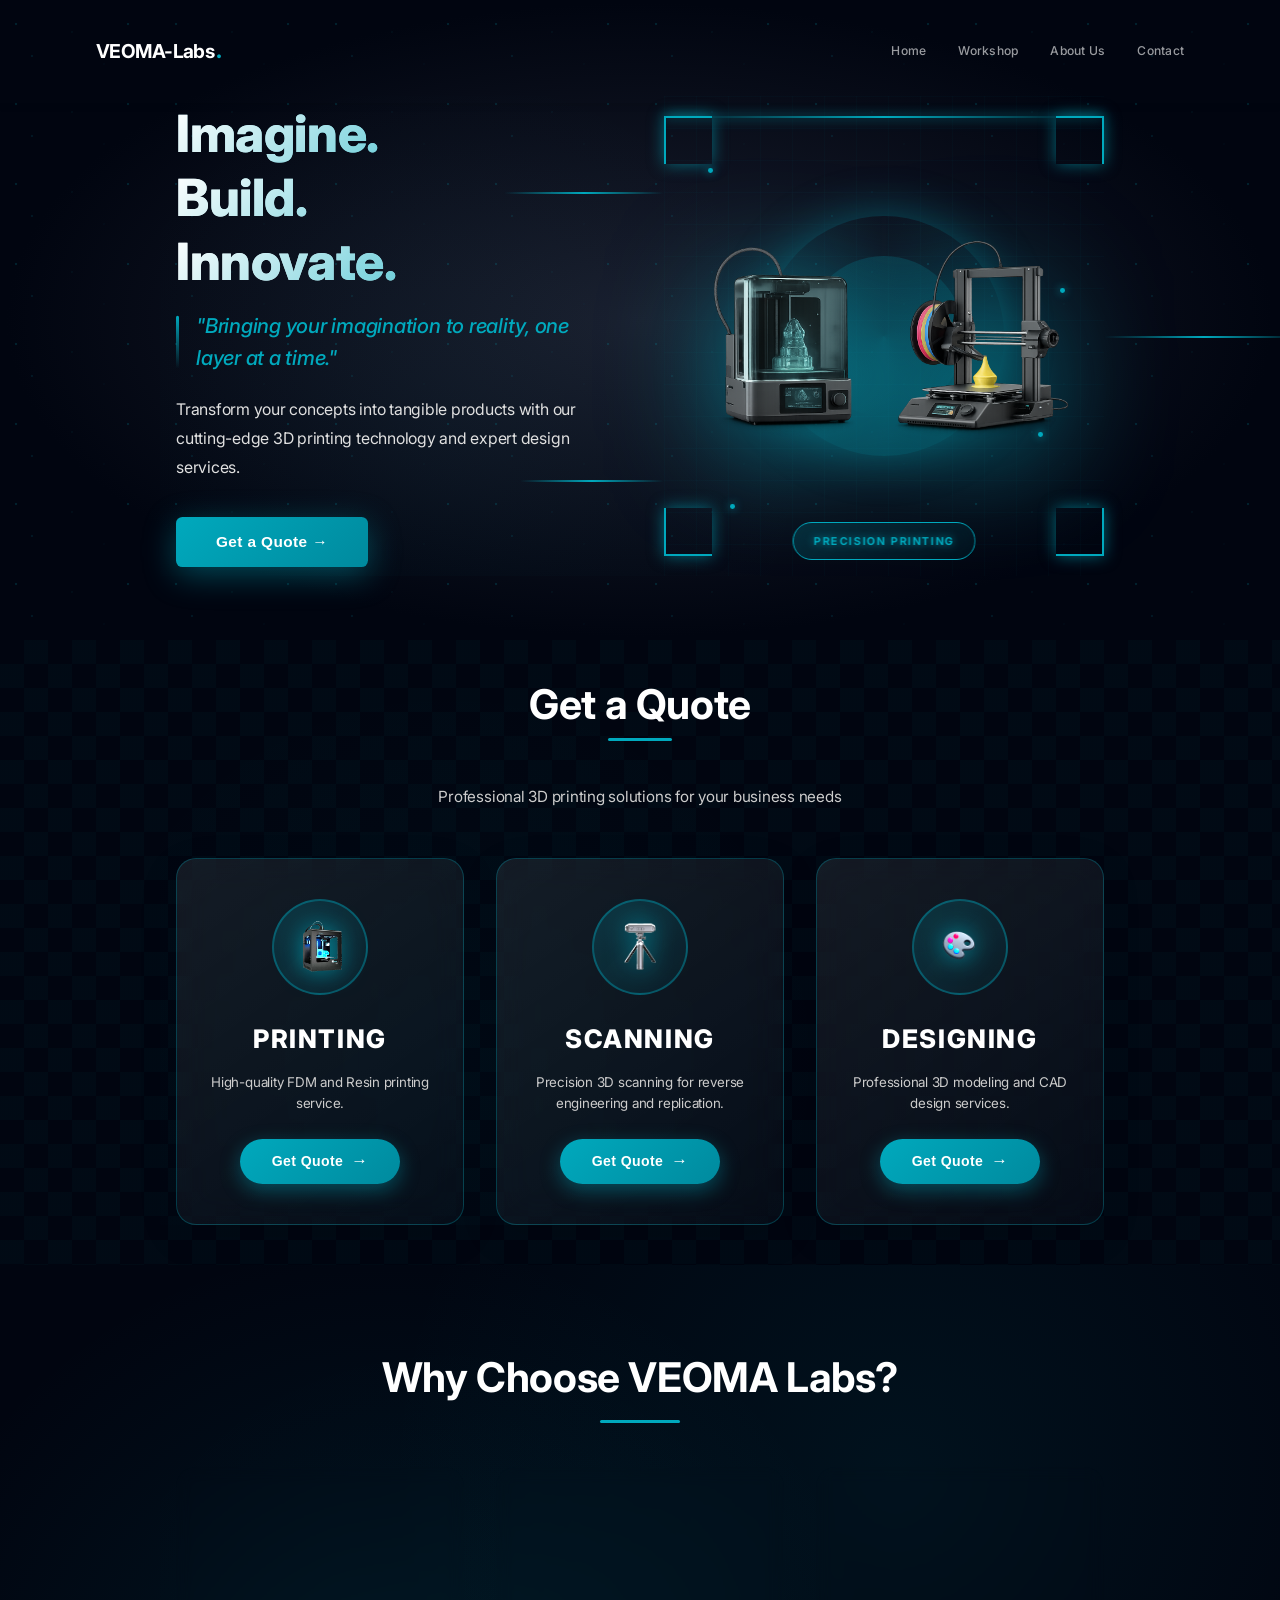
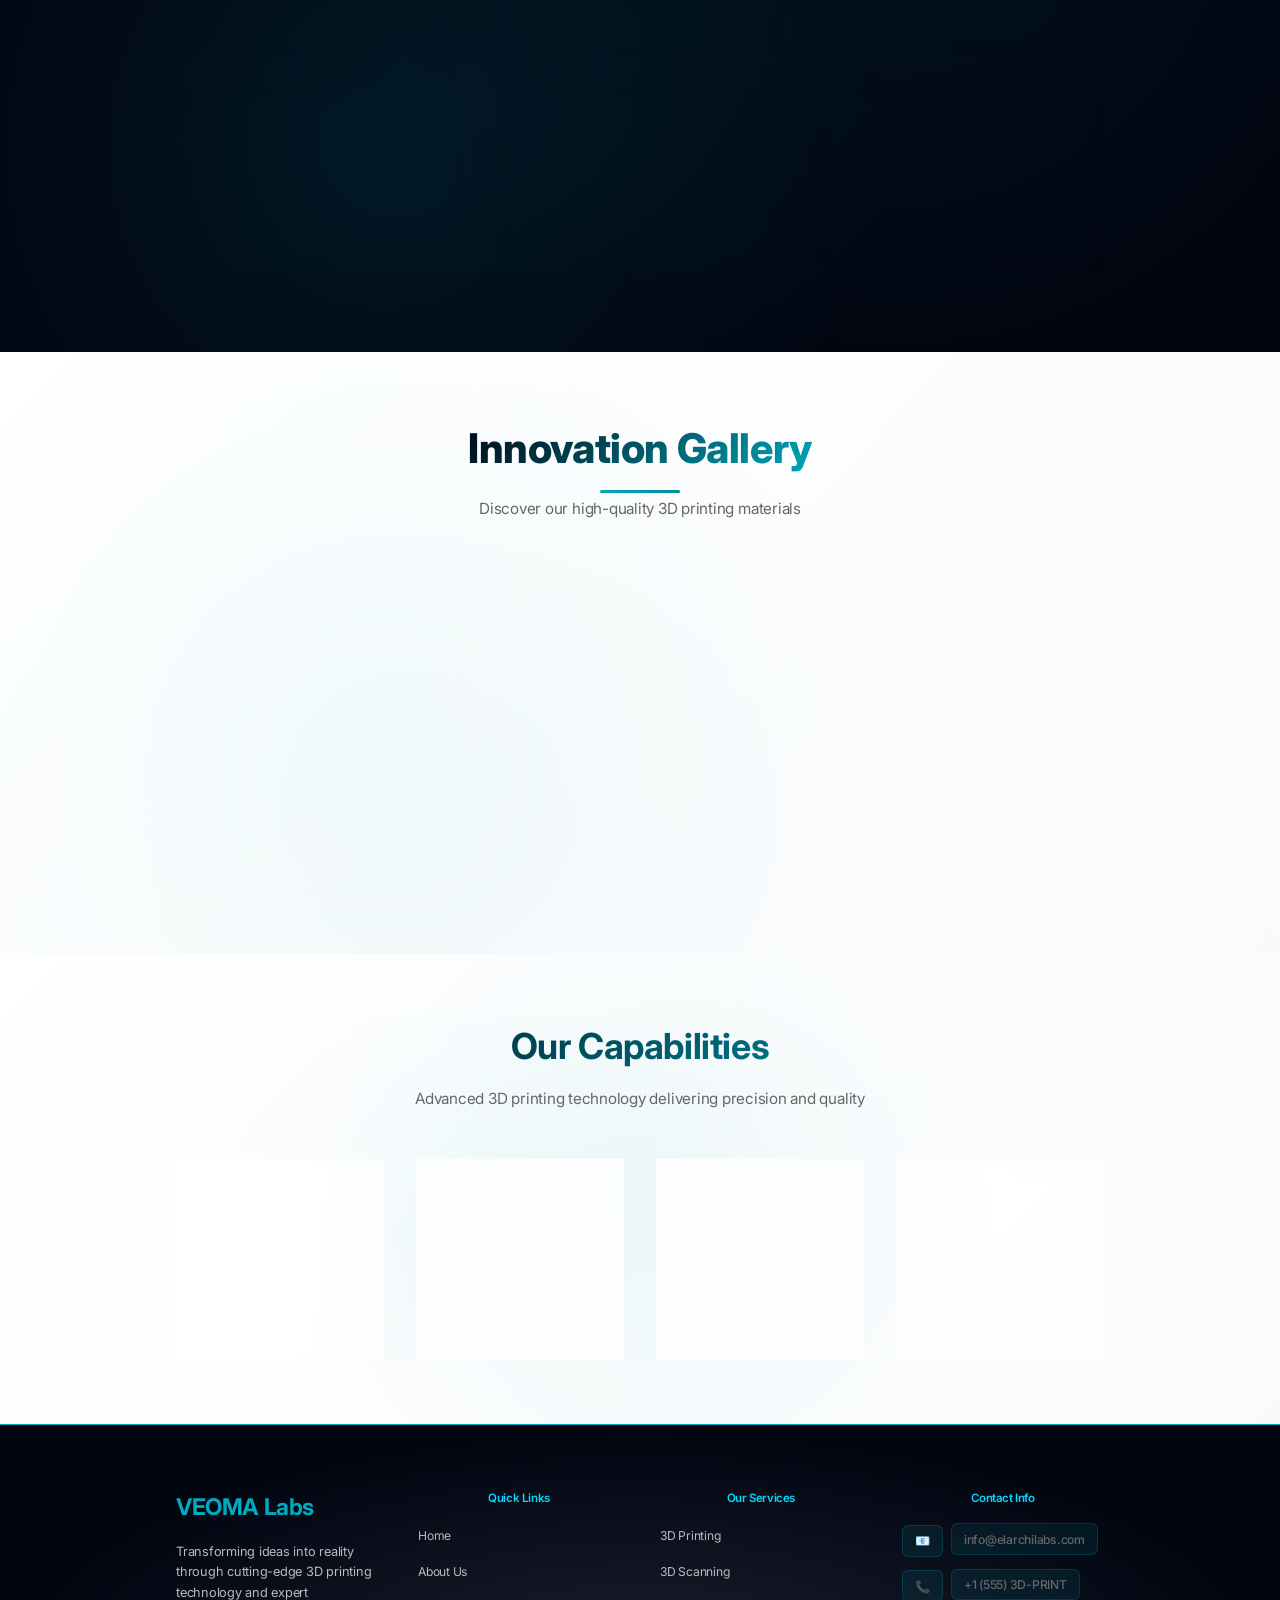
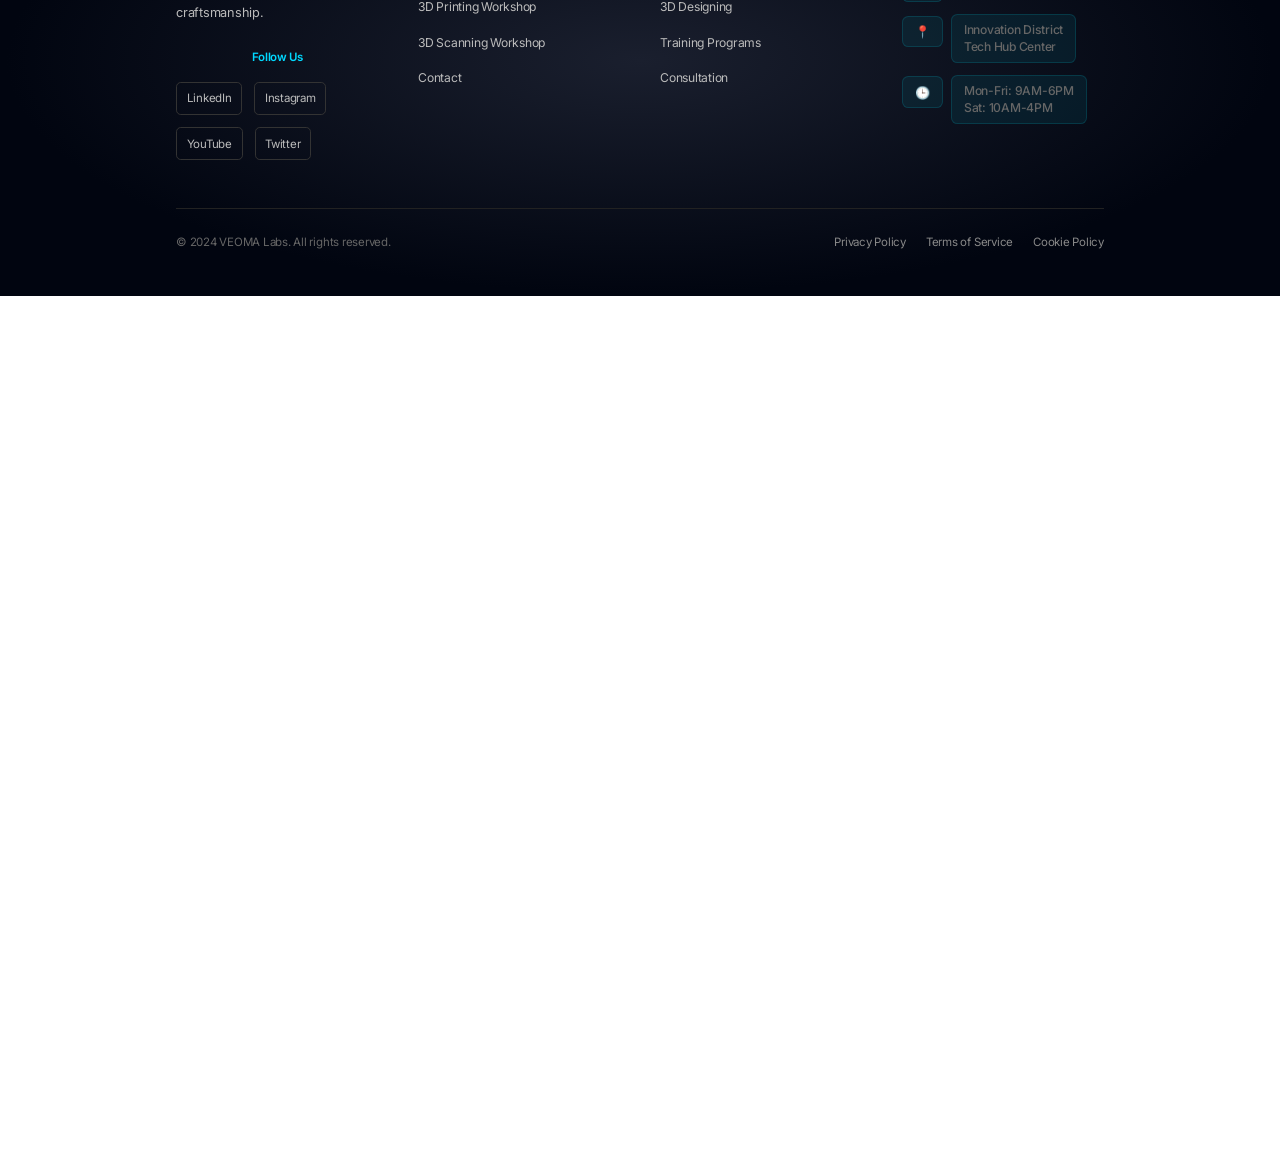
==== commit 8f968118: "fixed nav toggeler issue" ====
--- a/index.html
+++ b/index.html
@@ -81,7 +81,7 @@
                 <div class="service-card ultra-card">
                     <div class="ultra-glow"></div>
                     <div class="ultra-icon-container">
-                        <img src="/images/removed_bg3.png" alt="Printing" class="ultra-icon">
+                        <img src="images/removed_bg3.png" alt="Printing" class="ultra-icon">
                     </div>
                     <h3 class="ultra-title">Printing</h3>
                     <p class="ultra-desc">High-quality FDM and Resin printing service.</p>
@@ -95,7 +95,7 @@
                 <div class="service-card ultra-card">
                     <div class="ultra-glow"></div>
                     <div class="ultra-icon-container">
-                        <img src="/images/scanner.png" alt="Scanning" class="ultra-icon">
+                        <img src="images/scanner.png" alt="Scanning" class="ultra-icon">
                     </div>
                     <h3 class="ultra-title">Scanning</h3>
                     <p class="ultra-desc">Precision 3D scanning for reverse engineering and replication.</p>
@@ -109,7 +109,7 @@
                 <div class="service-card ultra-card">
                     <div class="ultra-glow"></div>
                     <div class="ultra-icon-container">
-                        <img src="/images/design.png" alt="Designing" class="ultra-icon">
+                        <img src="images/design.png" alt="Designing" class="ultra-icon">
                     </div>
                     <h3 class="ultra-title">Designing</h3>
                     <p class="ultra-desc">Professional 3D modeling and CAD design services.</p>
@@ -160,7 +160,7 @@
         <div class="modal-content premium-modal-content">
             <div class="modal-header">
                 <div class="modal-icon">
-                    <span><img src="/images/removed_bg3.png" alt=""></span>
+                    <span><img src="images/removed_bg3.png" alt=""></span>
                 </div>
                 <h3 class="modal-title">3D Printing Quote</h3>
                 <span class="close premium-close" onclick="closeServiceModal('printing')">&times;</span>
@@ -218,7 +218,7 @@
         <div class="modal-content premium-modal-content">
             <div class="modal-header">
                 <div class="modal-icon">
-                    <span><img src="/images/scanner.png" alt=""></span>
+                    <span><img src="images/scanner.png" alt=""></span>
                 
                 </div>
                 <h3 class="modal-title">3D Scanning Quote</h3>
@@ -269,7 +269,7 @@
         <div class="modal-content premium-modal-content">
             <div class="modal-header">
                 <div class="modal-icon">
-                    <span><img src="/images/design.png" alt=""></span>
+                    <span><img src="images/design.png" alt=""></span>
                 </div>
                 <h3 class="modal-title">3D Designing Quote</h3>
                 <span class="close premium-close" onclick="closeServiceModal('designing')">&times;</span>
@@ -334,43 +334,37 @@
         <div class="carousel-3d-container">
             <div class="carousel carousel-left">
                 <div class="carousel__face"
-                    style="background-image: url('https://images.unsplash.com/photo-1581833971358-2c8b550f87b3?auto=format&fit=crop&w=800&q=80');">
+                    style="background-image: url('images/cartoon-1.jpeg');">
                     1</div>
                 <div class="carousel__face"
-                    style="background-image: url('https://images.unsplash.com/photo-1565106430482-8f6e74349ca1?auto=format&fit=crop&w=800&q=80');">
+                    style="background-image: url('images/pikachu.jpeg');">
                     2</div>
                 <div class="carousel__face"
-                    style="background-image: url('https://images.unsplash.com/photo-1612198188060-c7c2a3b66eae?auto=format&fit=crop&w=800&q=80');">
+                    style="background-image: url('images/vinayaga.jpeg');">
                     3</div>
                 <div class="carousel__face"
-                    style="background-image: url('https://images.unsplash.com/photo-1558618666-fcd25c85cd64?auto=format&fit=crop&w=800&q=80');">
+                    style="background-image: url('images/teddy.jpeg');">
                     4</div>
                 <div class="carousel__face"
-                    style="background-image: url('https://images.unsplash.com/photo-1565106430482-8f6e74349ca1?auto=format&fit=crop&w=800&q=80');">
+                    style="background-image: url('images/pikachu.jpeg');">
                     5</div>
                 <div class="carousel__face"
-                    style="background-image: url('https://images.unsplash.com/photo-1581833971358-2c8b550f87b3?auto=format&fit=crop&w=800&q=80');">
+                    style="background-image: url('images/cartoon-1.jpeg');">
                     6</div>
             </div>
             <div class="carousel carousel-right">
                 <div class="carousel__face"
-                    style="background-image: url('https://images.unsplash.com/photo-1612198188060-c7c2a3b66eae?auto=format&fit=crop&w=800&q=80');">
+                    style="background-image: url('images/vinayaga.jpeg');">
                     A</div>
                 <div class="carousel__face"
-                    style="background-image: url('https://images.unsplash.com/photo-1558618666-fcd25c85cd64?auto=format&fit=crop&w=800&q=80');">
-                    B</div>
-                <div class="carousel__face"
-                    style="background-image: url('https://images.unsplash.com/photo-1565106430482-8f6e74349ca1?auto=format&fit=crop&w=800&q=80');">
+                    style="background-image: url('images/pikachu.jpeg');">
                     C</div>
                 <div class="carousel__face"
-                    style="background-image: url('https://images.unsplash.com/photo-1581833971358-2c8b550f87b3?auto=format&fit=crop&w=800&q=80');">
+                    style="background-image: url('images/cartoon-1.jpeg');">
                     D</div>
                 <div class="carousel__face"
-                    style="background-image: url('https://images.unsplash.com/photo-1612198188060-c7c2a3b66eae?auto=format&fit=crop&w=800&q=80');">
+                    style="background-image: url('images/vinayaga.jpeg');">
                     E</div>
-                <div class="carousel__face"
-                    style="background-image: url('https://images.unsplash.com/photo-1558618666-fcd25c85cd64?auto=format&fit=crop&w=800&q=80');">
-                    F</div>
             </div>
         </div>
     </section>
--- a/css/styles.css
+++ b/css/styles.css
@@ -1184,14 +1184,12 @@
 @media (max-width: 768px) {
     .nav-menu {
         position: fixed;
-        left: -100%;
-        top: 110px;
         flex-direction: column;
-        background-color: #010510;
         width: 100%;
         text-align: center;
         transition: 0.3s;
         padding: 30px 0;
+        color: white !important;
     }
 
     .nav-menu.active {
@@ -1253,7 +1251,7 @@
 
 @media (max-width: 480px) {
     .hero-content h1 {
-        font-size: 2.8rem;
+        font-size: 2.2rem !important;
     }
     
     .orbit-ring:nth-child(1) {
@@ -2437,15 +2435,37 @@
 
 @media (max-width: 768px) {
     .new-hero-title {
-        font-size: 3.5rem;
+        font-size: 2.5rem;
+    }
+    
+    .word-animate {
+        font-size: 2.5rem;
     }
     
     .new-hero-tagline {
-        font-size: 1.3rem;
+        font-size: 1.2rem;
     }
     
     .new-hero-desc {
+        font-size: 1rem;
+    }
+}
+
+@media (max-width: 480px) {
+    .new-hero-title {
+        font-size: 2rem !important;
+    }
+    
+    .word-animate {
+        font-size: 2rem;
+    }
+    
+    .new-hero-tagline {
         font-size: 1.1rem;
+    }
+    
+    .new-hero-desc {
+        font-size: 0.95rem;
     }
 }
 
--- a/css/stats.css
+++ b/css/stats.css
@@ -83,9 +83,18 @@
 }
 
 .stat-icon {
-    font-size: 3rem;
-    margin-bottom: 15px;
-    filter: drop-shadow(0 4px 10px rgba(0,169,189,0.3));
+    font-size: 3.5rem;
+    margin-bottom: 20px;
+    width: 80px;
+    height: 80px;
+    margin: 0 auto 20px;
+    display: flex;
+    align-items: center;
+    justify-content: center;
+    background: linear-gradient(135deg, rgba(0,169,189,0.1), rgba(0,169,189,0.05));
+    border-radius: 50%;
+    border: 2px solid rgba(0,169,189,0.3);
+    transition: all 0.3s;
 }
 
 .stat-item:hover {
@@ -95,8 +104,10 @@
 }
 
 .stat-item:hover .stat-icon {
-    transform: scale(1.1);
-    filter: drop-shadow(0 6px 15px rgba(0,169,189,0.5));
+    transform: scale(1.1) rotate(360deg);
+    background: linear-gradient(135deg, rgba(0,169,189,0.2), rgba(0,169,189,0.1));
+    border-color: rgba(0,169,189,0.6);
+    box-shadow: 0 0 30px rgba(0,169,189,0.4);
 }
 
 .stat-number {
--- a/css/premium-navbar.css
+++ b/css/premium-navbar.css
@@ -66,6 +66,52 @@
     gap: 40px;
 }
 
+/* Dropdown Menu */
+.nav-dropdown {
+    position: relative;
+}
+
+.dropdown-menu {
+    position: absolute;
+    top: 100%;
+    left: 0;
+    background: rgba(10, 10, 12, 0.95);
+    backdrop-filter: blur(12px);
+    border: 1px solid rgba(0,169,189,0.2);
+    border-radius: 12px;
+    padding: 12px 0;
+    min-width: 220px;
+    opacity: 0;
+    visibility: hidden;
+    transform: translateY(-10px);
+    transition: all 0.3s ease;
+    list-style: none;
+    margin: 8px 0 0 0;
+    box-shadow: 0 10px 40px rgba(0,0,0,0.3);
+}
+
+.nav-dropdown:hover .dropdown-menu {
+    opacity: 1;
+    visibility: visible;
+    transform: translateY(0);
+}
+
+.dropdown-link {
+    display: block;
+    padding: 12px 24px;
+    color: rgba(255, 255, 255, 0.7);
+    text-decoration: none;
+    font-size: 0.9rem;
+    font-weight: 500;
+    transition: all 0.3s ease;
+}
+
+.dropdown-link:hover {
+    color: #00a9bd;
+    background: rgba(0,169,189,0.1);
+    padding-left: 28px;
+}
+
 .nav-link {
     text-decoration: none;
     color: rgba(255, 255, 255, 0.6);
@@ -114,12 +160,13 @@
     cursor: pointer;
     z-index: 1002;
     padding: 10px;
+    position: relative;
 }
 
 .nav-mobile-toggle span {
     display: block;
-    width: 24px;
-    height: 1px;
+    width: 28px;
+    height: 2px;
     background: #ffffff;
     transition: all 0.3s ease;
 }
@@ -136,49 +183,102 @@
         left: 0;
         width: 100%;
         height: 100vh;
-        background: #050505;
+        background: #020811;
+        backdrop-filter: blur(10px);
         z-index: 1001;
-        display: flex;
+        display: flex !important;
         align-items: center;
         justify-content: center;
         opacity: 0;
         visibility: hidden;
+        pointer-events: none;
         transition: all 0.4s ease;
     }
 
     .nav-container.active .nav-wrapper {
         opacity: 1;
         visibility: visible;
+        pointer-events: auto;
     }
 
     .nav-menu {
         flex-direction: column;
         align-items: center;
-        gap: 32px;
+        gap: 20px;
+        display: flex !important;
+    }
+
+    .nav-menu li {
+        display: block;
+        width: 100%;
+        max-width: 300px;
     }
 
     .nav-link {
-        font-size: 1.5rem;
-        font-weight: 300;
-        color: rgba(255, 255, 255, 0.5);
+        font-size: 1.5rem !important;
+        font-weight: 600 !important;
+        color: #ffffff !important;
+        display: block;
+        padding: 18px 30px !important;
+        background: linear-gradient(135deg, rgba(0,169,189,0.1), rgba(0,169,189,0.05));
+        border: 1px solid rgba(0,169,189,0.3);
+        border-radius: 12px;
+        text-align: center;
+        transition: all 0.3s;
+        pointer-events: auto;
+        cursor: pointer;
     }
 
     .nav-link.active,
     .nav-link:hover {
-        color: #ffffff;
+        color: #000000 !important;
+        background: linear-gradient(135deg, #00a9bd, #008a9e);
+        border-color: #00a9bd;
+        transform: translateY(-3px);
+        box-shadow: 0 10px 30px rgba(0,169,189,0.5);
     }
 
     .nav-link::after {
         display: none;
-        /* No underlines on mobile */
-    }
-
-    /* Toggle Animation */
+    }
+
+    .dropdown-menu {
+        position: static;
+        opacity: 1;
+        visibility: visible;
+        transform: none;
+        background: transparent;
+        border: none;
+        box-shadow: none;
+        padding: 8px 0;
+        min-width: auto;
+        display: block !important;
+    }
+
+    .dropdown-link {
+        font-size: 1.1rem !important;
+        text-align: center;
+        padding: 14px 20px !important;
+        color: #ffffff !important;
+        display: block;
+        background: rgba(0,169,189,0.05);
+        border-radius: 8px;
+        margin: 8px 0;
+        transition: all 0.3s;
+    }
+    
+    .dropdown-link:hover {
+        color: #000000 !important;
+        background: #00a9bd;
+        padding-left: 20px !important;
+        transform: translateX(5px);
+    }
+
     .nav-container.active .nav-mobile-toggle span:nth-child(1) {
-        transform: rotate(45deg) translate(5px, 5px);
+        transform: rotate(45deg) translate(6px, 6px);
     }
 
     .nav-container.active .nav-mobile-toggle span:nth-child(2) {
-        transform: rotate(-45deg) translate(5px, -5px);
+        transform: rotate(-45deg) translate(6px, -6px);
     }
 }
--- a/css/premium-footer.css
+++ b/css/premium-footer.css
@@ -1,69 +1,49 @@
-/* Premium Footer Styles - Architectural Revision */
 .footer {
-    background: linear-gradient(180deg, #010510 0%, #000000 100%);
-    color: #e5e5e5;
-    padding: 100px 0 40px;
+    background: radial-gradient(ellipse at center, #1a1f2e 0%, #010510 70%);
+    color: #fff;
+    padding: 80px 0 30px;
+    font-family: 'Inter', -apple-system, sans-serif;
     border-top: 2px solid #00a9bd;
-    font-family: 'Inter', sans-serif;
-    position: relative;
-}
-
-.footer::before {
-    content: '';
-    position: absolute;
-    top: 0;
-    left: 0;
-    right: 0;
-    bottom: 0;
-    background: radial-gradient(circle at 20% 80%, rgba(0,169,189,0.05) 0%, transparent 50%),
-                radial-gradient(circle at 80% 20%, rgba(0,169,189,0.03) 0%, transparent 50%);
 }
 
 .footer-container {
-    max-width: 1400px;
-    width: 90%;
+    max-width: 1200px;
     margin: 0 auto;
+    padding: 0 20px;
 }
 
 .footer-content {
     display: grid;
-    grid-template-columns: 2fr 1fr 1.5fr 1fr;
-    gap: 60px;
-    margin-bottom: 80px;
-}
-
-/* Brand Section */
+    grid-template-columns: repeat(4, 1fr);
+    gap: 50px;
+    margin-bottom: 60px;
+}
+
 .brand-section h3 {
-    font-size: 1.8rem;
+    font-size: 2rem;
     font-weight: 700;
-    margin-bottom: 20px;
-    color: #ffffff;
-    letter-spacing: -0.02em;
+    margin-bottom: 15px;
+    color: #fff;
 }
 
 .brand-section .dot {
-    color: #00a9bd;
+    color: #00d9ff;
 }
 
 .brand-section p {
     color: #888;
     line-height: 1.6;
-    max-width: 300px;
     font-size: 0.95rem;
 }
 
-/* Headings */
 .footer-section h4 {
-    font-size: 0.85rem;
-    text-transform: uppercase;
-    letter-spacing: 0.1em;
-    color: #00a9bd;
-    margin-bottom: 30px;
+    font-size: 0.9rem;
     font-weight: 600;
-    text-align: center;
-}
-
-/* Links List */
+    margin-bottom: 20px;
+    color: #00d9ff;
+    text-align: center;
+}
+
 .footer-links {
     list-style: none;
     padding: 0;
@@ -71,121 +51,102 @@
 }
 
 .footer-links li {
-    margin-bottom: 16px;
+    margin-bottom: 12px;
 }
 
 .footer-links a {
-    color: #cccccc;
+    color: #aaa;
     text-decoration: none;
-    font-size: 1rem;
-    transition: all 0.3s ease;
-    display: inline-block;
+    font-size: 0.95rem;
+    transition: color 0.2s;
 }
 
 .footer-links a:hover {
-    color: #ffffff;
-    transform: translateX(5px);
-}
-
-/* Professional Contact List */
-/* Professional Contact List - Boxed Style */
+    color: #00d9ff;
+}
+
 .contact-list {
     list-style: none;
     padding: 0;
     margin: 0;
     display: flex;
     flex-direction: column;
-    gap: 16px;
+    align-items: center;
 }
 
 .contact-list li {
-    background: linear-gradient(135deg, rgba(0,10,20,0.8), rgba(0,5,15,0.9));
-    border: 1px solid rgba(0,169,189,0.3);
-    padding: 16px 20px;
-    border-radius: 12px;
-    transition: all 0.3s ease;
+    margin-bottom: 15px;
+    text-align: center;
     display: flex;
     flex-direction: column;
-    gap: 6px;
-    box-shadow: 0 2px 10px rgba(0,169,189,0.1);
-}
-
-.contact-list li:hover {
-    background: linear-gradient(135deg, rgba(0,15,25,0.9), rgba(0,10,20,1));
-    border-color: #00a9bd;
-    transform: translateY(-3px);
-    box-shadow: 0 6px 25px rgba(0,169,189,0.4);
+    align-items: center;
+    width: 100%;
 }
 
 .contact-label {
-    font-size: 0.7rem;
-    text-transform: uppercase;
-    letter-spacing: 0.08em;
-    color: #00a9bd;
-    font-weight: 700;
+    display: block;
+    font-size: 0.75rem;
+    color: #00d9ff;
+    margin-bottom: 5px;
+    font-weight: 600;
 }
 
 .contact-link,
 .contact-text {
-    color: #ffffff;
+    color: #aaa;
     text-decoration: none;
-    font-size: 1rem;
-    font-weight: 500;
-    line-height: 1.4;
+    font-size: 0.95rem;
+    transition: color 0.2s;
 }
 
 .contact-link:hover {
-    color: #ffffff;
-}
-
-/* Social Buttons */
+    color: #00d9ff;
+}
+
 .social-links-grid {
     display: flex;
     flex-direction: column;
-    gap: 12px;
+    gap: 10px;
+    align-items: center;
+    width: 100%;
 }
 
 .social-btn {
-    display: inline-flex;
-    align-items: center;
-    justify-content: space-between;
-    padding: 14px 22px;
-    background: linear-gradient(135deg, rgba(0,10,20,0.8), rgba(0,5,15,0.9));
-    border: 1px solid rgba(0,169,189,0.3);
-    color: #cccccc;
+    padding: 10px 20px;
+    background: #1a1a1a;
+    border: 1px solid #333;
+    color: #aaa;
     text-decoration: none;
-    border-radius: 12px;
-    font-size: 0.95rem;
-    transition: all 0.3s ease;
-    box-shadow: 0 2px 10px rgba(0,169,189,0.1);
+    border-radius: 6px;
+    font-size: 0.9rem;
+    transition: all 0.2s;
+    display: block;
+    text-align: center;
+    width: 100%;
+    max-width: 200px;
 }
 
 .social-btn:hover {
-    background: linear-gradient(135deg, rgba(0,15,25,0.9), rgba(0,10,20,1));
-    border-color: #00a9bd;
-    color: #ffffff;
-    transform: translateY(-3px);
-    box-shadow: 0 6px 25px rgba(0,169,189,0.4);
-}
-
-/* Footer Bottom */
+    background: #00d9ff;
+    color: #000;
+    border-color: #00d9ff;
+}
+
 .footer-bottom {
-    display: flex;
-    justify-content: space-between;
-    align-items: center;
-    padding-top: 40px;
-    border-top: 1px solid rgba(255, 255, 255, 0.05);
+    padding-top: 30px;
+    border-top: 1px solid #222;
+    text-align: center;
 }
 
 .footer-bottom p {
-    color: #555;
+    color: #666;
     font-size: 0.9rem;
-}
-
-/* Responsive */
+    margin: 0;
+}
+
 @media (max-width: 1024px) {
     .footer-content {
-        grid-template-columns: 1fr 1fr;
+        grid-template-columns: repeat(2, 1fr);
         gap: 40px;
     }
 }
@@ -193,10 +154,65 @@
 @media (max-width: 600px) {
     .footer-content {
         grid-template-columns: 1fr;
-        gap: 50px;
-    }
-
+        gap: 40px;
+        text-align: center;
+    }
+    
     .footer {
         padding: 60px 0 30px;
     }
-}+    
+    .brand-section h3,
+    .brand-section p,
+    .footer-section h4,
+    .footer-links,
+    .footer-links li,
+    .footer-links a {
+        text-align: center;
+    }
+    
+    .contact-list {
+        display: flex;
+        flex-direction: column;
+        align-items: center;
+    }
+    
+    .contact-list li {
+        width: 100%;
+        max-width: 250px;
+    }
+    
+    .social-links-grid {
+        flex-direction: column;
+        align-items: center;
+        width: 100%;
+    }
+    
+    .social-btn {
+        width: 100%;
+        max-width: 250px;
+        justify-content: center;
+        text-align: center;
+    }
+}
+
+
+/* Mobile centering for Contact and Connect sections */
+@media (max-width: 600px) {
+    .footer-contact-section,
+    .footer-social-section {
+        display: flex;
+        flex-direction: column;
+        align-items: center;
+    }
+    
+    .footer-contact-section .contact-list {
+        width: 100%;
+        max-width: 280px;
+    }
+    
+    .footer-social-section .social-links-grid {
+        width: 100%;
+        max-width: 280px;
+    }
+}
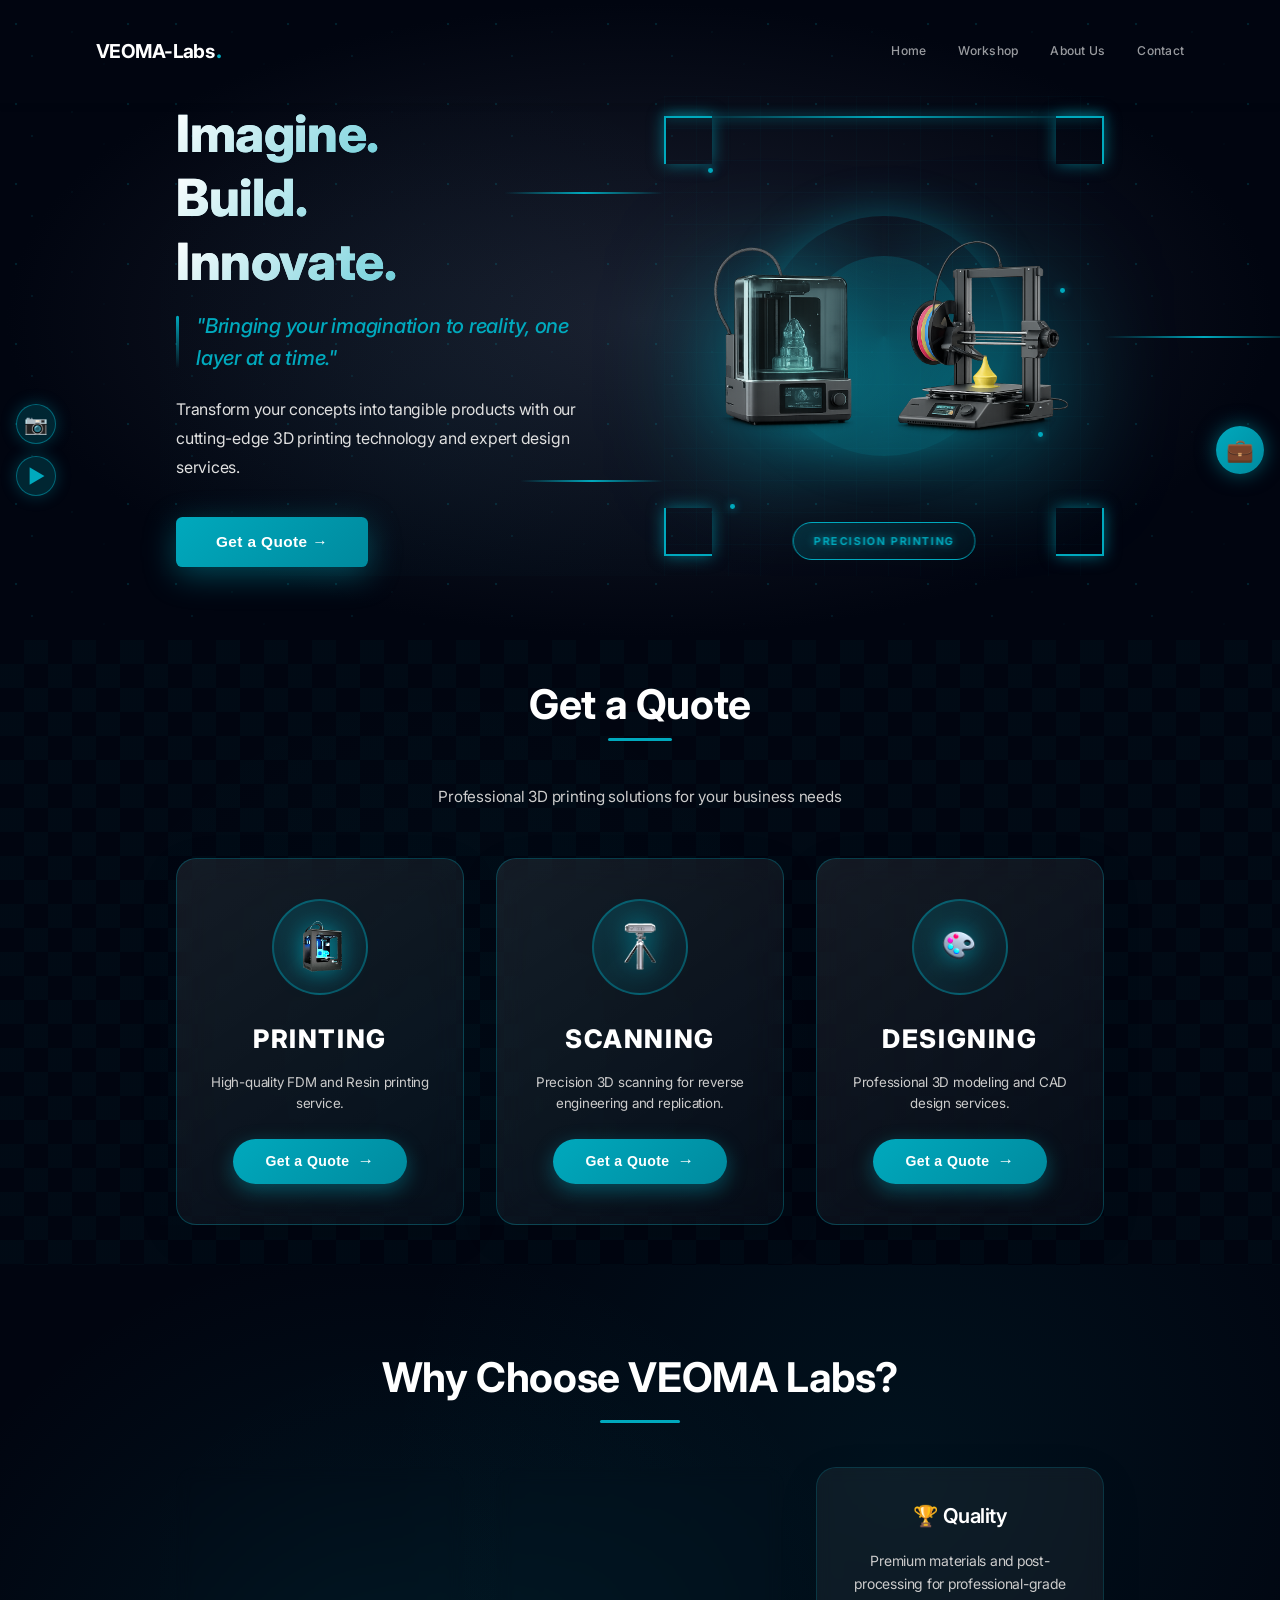
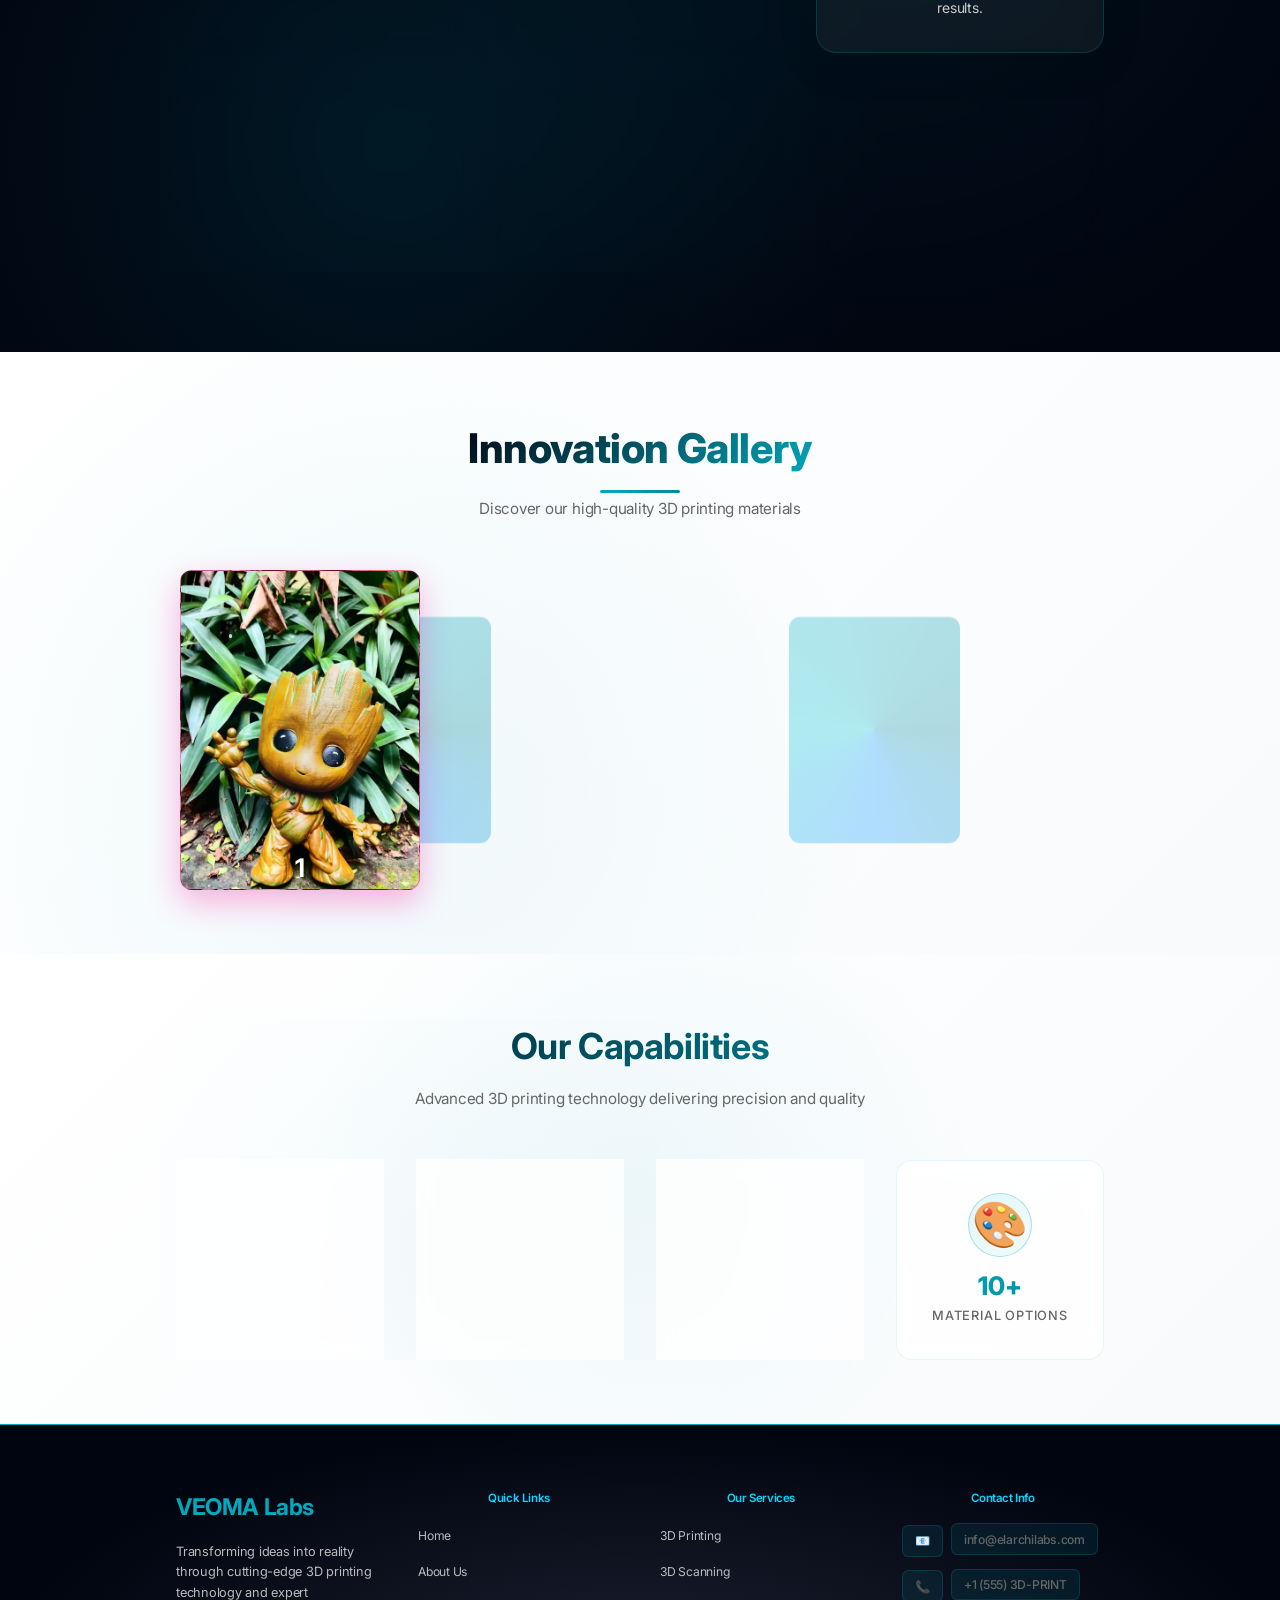
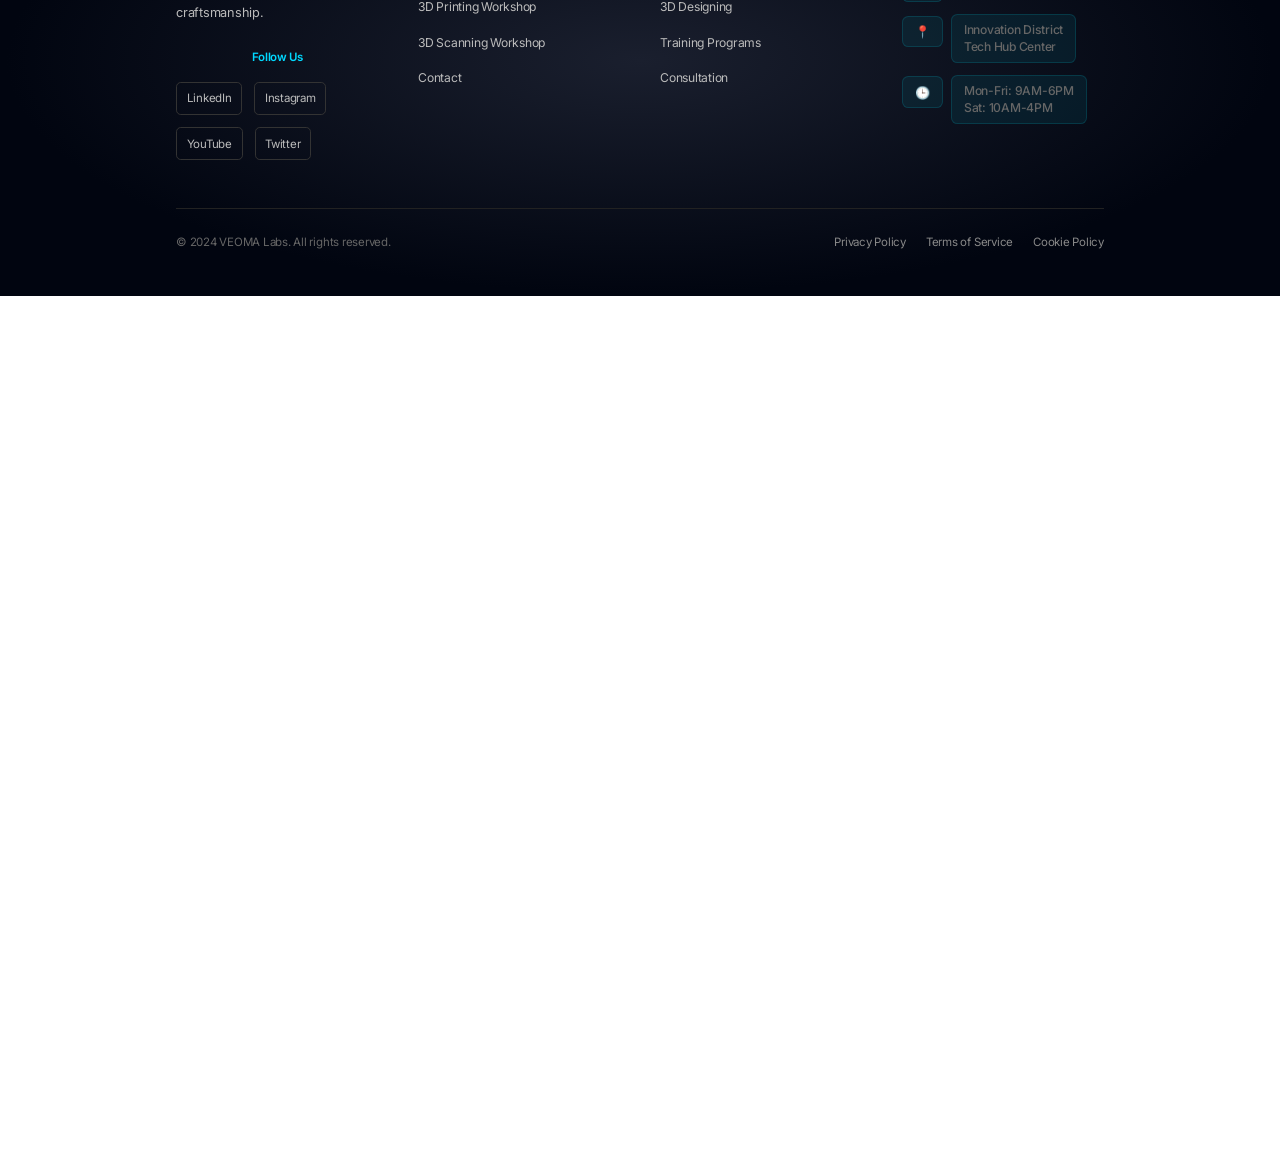
==== commit 734bfb94: "goku anna changes" ====
--- a/index.html
+++ b/index.html
@@ -15,9 +15,250 @@
     <link rel="stylesheet" href="css/premium-navbar.css">
     <link rel="stylesheet" href="css/premium-footer.css?v=2">
     <link rel="stylesheet" href="css/premium-materials.css">
+    <style>
+        /* Floating Social Icons - Left Side */
+        .floating-social {
+            position: fixed;
+            left: 20px;
+            top: 50%;
+            transform: translateY(-50%);
+            display: flex;
+            flex-direction: column;
+            gap: 15px;
+            z-index: 1000;
+        }
+        
+        .social-icon {
+            width: 50px;
+            height: 50px;
+            border-radius: 50%;
+            display: flex;
+            align-items: center;
+            justify-content: center;
+            background: rgba(0, 169, 189, 0.2);
+            border: 2px solid rgba(0, 169, 189, 0.5);
+            color: #00a9bd;
+            font-size: 24px;
+            text-decoration: none;
+            transition: all 0.3s ease;
+            box-shadow: 0 0 20px rgba(0, 169, 189, 0.3);
+            animation: glow 2s ease-in-out infinite;
+        }
+        
+        .social-icon:hover {
+            background: rgba(0, 169, 189, 0.4);
+            transform: scale(1.1);
+            box-shadow: 0 0 30px rgba(0, 169, 189, 0.6);
+        }
+        
+        /* Floating Career Icon - Right Side */
+        .floating-career {
+            position: fixed;
+            right: 20px;
+            top: 50%;
+            transform: translateY(-50%);
+            z-index: 1000;
+        }
+        
+        .career-icon {
+            width: 60px;
+            height: 60px;
+            border-radius: 50%;
+            display: flex;
+            align-items: center;
+            justify-content: center;
+            background: linear-gradient(135deg, #00a9bd, #008a9e);
+            color: white;
+            font-size: 28px;
+            cursor: pointer;
+            transition: all 0.3s ease;
+            box-shadow: 0 0 25px rgba(0, 169, 189, 0.5);
+            animation: glow 2s ease-in-out infinite;
+        }
+        
+        .career-icon:hover {
+            transform: scale(1.15);
+            box-shadow: 0 0 40px rgba(0, 169, 189, 0.8);
+        }
+        
+        @keyframes glow {
+            0%, 100% {
+                box-shadow: 0 0 20px rgba(0, 169, 189, 0.3);
+            }
+            50% {
+                box-shadow: 0 0 35px rgba(0, 169, 189, 0.6);
+            }
+        }
+        
+        /* Career Modal */
+        .career-modal {
+            display: none;
+            position: fixed;
+            z-index: 2000;
+            left: 0;
+            top: 0;
+            width: 100%;
+            height: 100%;
+            background-color: rgba(0, 0, 0, 0.7);
+        }
+        
+        .career-modal-content {
+            background: linear-gradient(135deg, #1a1a2e 0%, #16213e 100%);
+            margin: 10% auto;
+            padding: 40px;
+            border: 2px solid rgba(0, 169, 189, 0.5);
+            border-radius: 20px;
+            width: 90%;
+            max-width: 500px;
+            box-shadow: 0 0 50px rgba(0, 169, 189, 0.4);
+            position: relative;
+        }
+        
+        .career-close {
+            color: #aaa;
+            float: right;
+            font-size: 32px;
+            font-weight: bold;
+            cursor: pointer;
+            line-height: 20px;
+        }
+        
+        .career-close:hover {
+            color: #00a9bd;
+        }
+        
+        .career-options {
+            display: flex;
+            gap: 30px;
+            justify-content: center;
+            margin: 30px 0;
+        }
+        
+        .career-option-btn {
+            width: 120px;
+            height: 120px;
+            border-radius: 20px;
+            background: rgba(0, 169, 189, 0.2);
+            border: 2px solid rgba(0, 169, 189, 0.5);
+            display: flex;
+            flex-direction: column;
+            align-items: center;
+            justify-content: center;
+            gap: 10px;
+            cursor: pointer;
+            transition: all 0.3s ease;
+            color: #00a9bd;
+        }
+        
+        .career-option-btn:hover {
+            background: rgba(0, 169, 189, 0.4);
+            transform: translateY(-5px);
+            box-shadow: 0 10px 30px rgba(0, 169, 189, 0.4);
+        }
+        
+        .career-option-btn .icon {
+            font-size: 40px;
+        }
+        
+        .career-option-btn .label {
+            font-size: 16px;
+            font-weight: 600;
+        }
+        
+        .contact-options {
+            display: none;
+            gap: 20px;
+            justify-content: center;
+            margin-top: 30px;
+        }
+        
+        .contact-btn {
+            padding: 15px 30px;
+            border-radius: 12px;
+            background: linear-gradient(135deg, #00a9bd, #008a9e);
+            color: white;
+            text-decoration: none;
+            font-weight: 600;
+            display: flex;
+            align-items: center;
+            gap: 10px;
+            transition: all 0.3s ease;
+        }
+        
+        .contact-btn:hover {
+            transform: translateY(-3px);
+            box-shadow: 0 10px 25px rgba(0, 169, 189, 0.4);
+        }
+        
+        .career-modal h2 {
+            color: #00a9bd;
+            text-align: center;
+            margin-bottom: 10px;
+        }
+        
+        .career-modal p {
+            color: #a5b4fc;
+            text-align: center;
+            margin-bottom: 20px;
+        }
+        
+        @media (max-width: 768px) {
+            .floating-social, .floating-career {
+                display: none;
+            }
+        }
+    </style>
 </head>
     
 <body>
+    <!-- Floating Social Icons - Left Side -->
+    <div class="floating-social">
+        <a href="https://www.instagram.com/veoma_makerhub?utm_source=ig_web_button_share_sheet&igsh=ZDNlZDc0MzIxNw==" target="_blank" class="social-icon" title="Instagram">
+            📷
+        </a>
+        <a href="https://www.youtube.com/@veoma_labs" target="_blank" class="social-icon" title="YouTube">
+            ▶️
+        </a>
+    </div>
+    
+    <!-- Floating Career Icon - Right Side -->
+    <div class="floating-career">
+        <div class="career-icon" onclick="openCareerModal()" title="Career Opportunities">
+            💼
+        </div>
+    </div>
+    
+    <!-- Career Modal -->
+    <div id="careerModal" class="career-modal">
+        <div class="career-modal-content">
+            <span class="career-close" onclick="closeCareerModal()">&times;</span>
+            <h2>Join Our Team</h2>
+            <p>Select your interest</p>
+            
+            <div class="career-options">
+                <div class="career-option-btn" onclick="selectCareerType('intern')">
+                    <div class="icon">🎓</div>
+                    <div class="label">Intern</div>
+                </div>
+                <div class="career-option-btn" onclick="selectCareerType('employee')">
+                    <div class="icon">💼</div>
+                    <div class="label">Employee</div>
+                </div>
+            </div>
+            
+            <div class="contact-options" id="contactOptions">
+                <a href="#" id="whatsappLink" class="contact-btn" target="_blank">
+                    <span>📱</span>
+                    <span>WhatsApp</span>
+                </a>
+                <a href="#" id="gmailLink" class="contact-btn" target="_blank">
+                    <span>✉️</span>
+                    <span>Gmail</span>
+                </a>
+            </div>
+        </div>
+    </div>
+    
     <!-- Include Navbar -->
     <div id="navbar-placeholder"></div>
 
@@ -57,7 +298,7 @@
                         <div class="floating-dots">
                             <div class="dot"></div>
                             <div class="dot"></div>
-                            <div class="dot"></div>
+                            <div class="dot"></div> 
                             <div class="dot"></div>
                         </div>
                         <div class="tech-badge">
@@ -86,7 +327,7 @@
                     <h3 class="ultra-title">Printing</h3>
                     <p class="ultra-desc">High-quality FDM and Resin printing service.</p>
                     <button class="ultra-btn" onclick="openServiceModal('printing')">
-                        <span>Get Quote</span>
+                        <span>Get a Quote</span>
                         <span class="ultra-arrow">→</span>
                     </button>
                 </div>
@@ -100,7 +341,7 @@
                     <h3 class="ultra-title">Scanning</h3>
                     <p class="ultra-desc">Precision 3D scanning for reverse engineering and replication.</p>
                     <button class="ultra-btn" onclick="openServiceModal('scanning')">
-                        <span>Get Quote</span>
+                        <span>Get a Quote</span>
                         <span class="ultra-arrow">→</span>
                     </button>
                 </div>
@@ -114,7 +355,7 @@
                     <h3 class="ultra-title">Designing</h3>
                     <p class="ultra-desc">Professional 3D modeling and CAD design services.</p>
                     <button class="ultra-btn" onclick="openServiceModal('designing')">
-                        <span>Get Quote</span>
+                        <span>Get a Quote</span>
                         <span class="ultra-arrow">→</span>
                     </button>
                 </div>
@@ -129,7 +370,7 @@
             <div class="features-grid">
                 <div class="feature">
                     <h3>🎯 Precision</h3>
-                    <p>Layer heights from 0.1mm to 0.3mm ensuring exceptional detail and accuracy.</p>
+                    <p>Layer heights from 0.08mm to 0.3mm ensuring exceptional detail and accuracy.</p>
                 </div>
                 <div class="feature">
                     <h3>⚡ Speed</h3>
@@ -174,7 +415,7 @@
                         </div>
                         <div class="form-group">
                             <label>WhatsApp Number</label>
-                            <input type="tel" name="mobile" placeholder="+1 (555) 123-4567" required>
+                            <input type="tel" name="mobile" placeholder="+91 98765 43210" pattern="[6-9][0-9]{9}" title="Enter valid 10-digit Indian mobile number starting with 6-9" required>
                         </div>
                     </div>
                     <div class="form-group">
@@ -192,12 +433,24 @@
                     <div class="form-group">
                         <label>Upload 3D File</label>
                         <div class="file-upload-area">
-                            <input type="file" name="file" accept=".stl" required id="fileInput">
+                            <input type="file" name="file" accept=".stl,.obj" required id="fileInput">
                             <div class="file-upload-text">
                                 <span class="upload-icon">📁</span>
-                                <span>Drop your .STL file here or click to browse</span>
+                                <span>Drop your .STL or .OBJ file here or click to browse</span>
                             </div>
                         </div>
+                        <span id="fileError" style="color: #ff6b6b; font-size: 0.9rem; display: none; margin-top: 5px;">Only STL or OBJ files are allowed.</span>
+                    </div>
+                    <div class="form-group">
+                        <label>Select Material</label>
+                        <select name="material" required style="padding: 18px 20px; border: 1px solid rgba(255,255,255,0.2); border-radius: 15px; font-size: 1rem; background: rgba(255,255,255,0.08); color: #ffffff; width: 100%;">
+                            <option value="" disabled selected>Choose material</option>
+                            <option value="PLA">PLA</option>
+                            <option value="PLA+">PLA+</option>
+                            <option value="ABS">ABS</option>
+                            <option value="TPU">TPU</option>
+                            <option value="PETG">PETG</option>
+                        </select>
                     </div>
                     <div class="form-group">
                         <label>Project Details</label>
@@ -233,7 +486,7 @@
                         </div>
                         <div class="form-group">
                             <label>WhatsApp Number</label>
-                            <input type="tel" name="mobile" placeholder="+1 (555) 123-4567" required>
+                            <input type="tel" name="mobile" placeholder="+91 98765 43210" pattern="[6-9][0-9]{9}" title="Enter valid 10-digit Indian mobile number starting with 6-9" required>
                         </div>
                     </div>
                     <div class="form-group">
@@ -283,7 +536,7 @@
                         </div>
                         <div class="form-group">
                             <label>WhatsApp Number</label>
-                            <input type="tel" name="mobile" placeholder="+1 (555) 123-4567" required>
+                            <input type="tel" name="mobile" placeholder="+91 98765 43210" pattern="[6-9][0-9]{9}" title="Enter valid 10-digit Indian mobile number starting with 6-9" required>
                         </div>
                     </div>
                     <div class="form-group">
@@ -380,7 +633,7 @@
             <div class="stats-grid">
                 <div class="stat-item">
                     <div class="stat-icon">🎯</div>
-                    <div class="stat-number">0.1mm</div>
+                    <div class="stat-number">0.08mm</div>
                     <div class="stat-label">Layer Precision</div>
                 </div>
                 <div class="stat-item">
@@ -395,7 +648,7 @@
                 </div>
                 <div class="stat-item">
                     <div class="stat-icon">🎨</div>
-                    <div class="stat-number">15+</div>
+                    <div class="stat-number">10+</div>
                     <div class="stat-label">Material Options</div>
                 </div>
             </div>
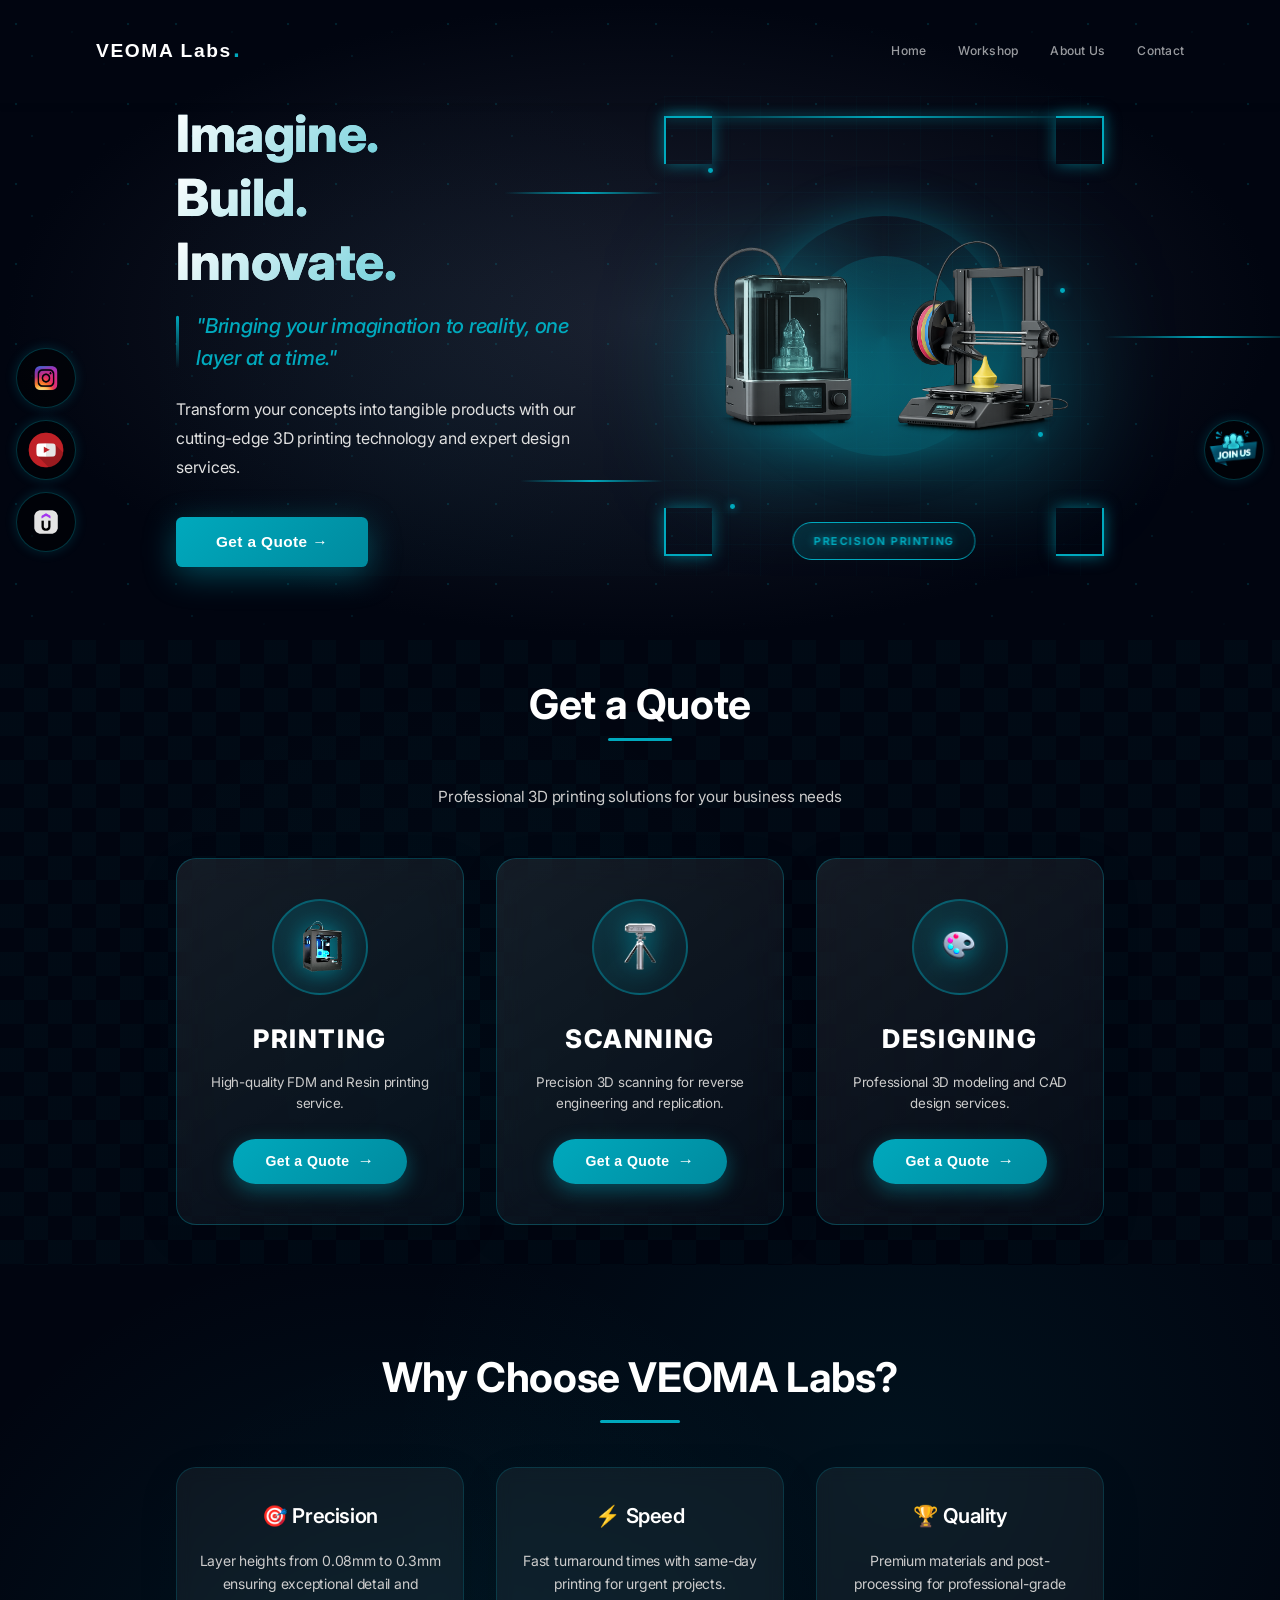
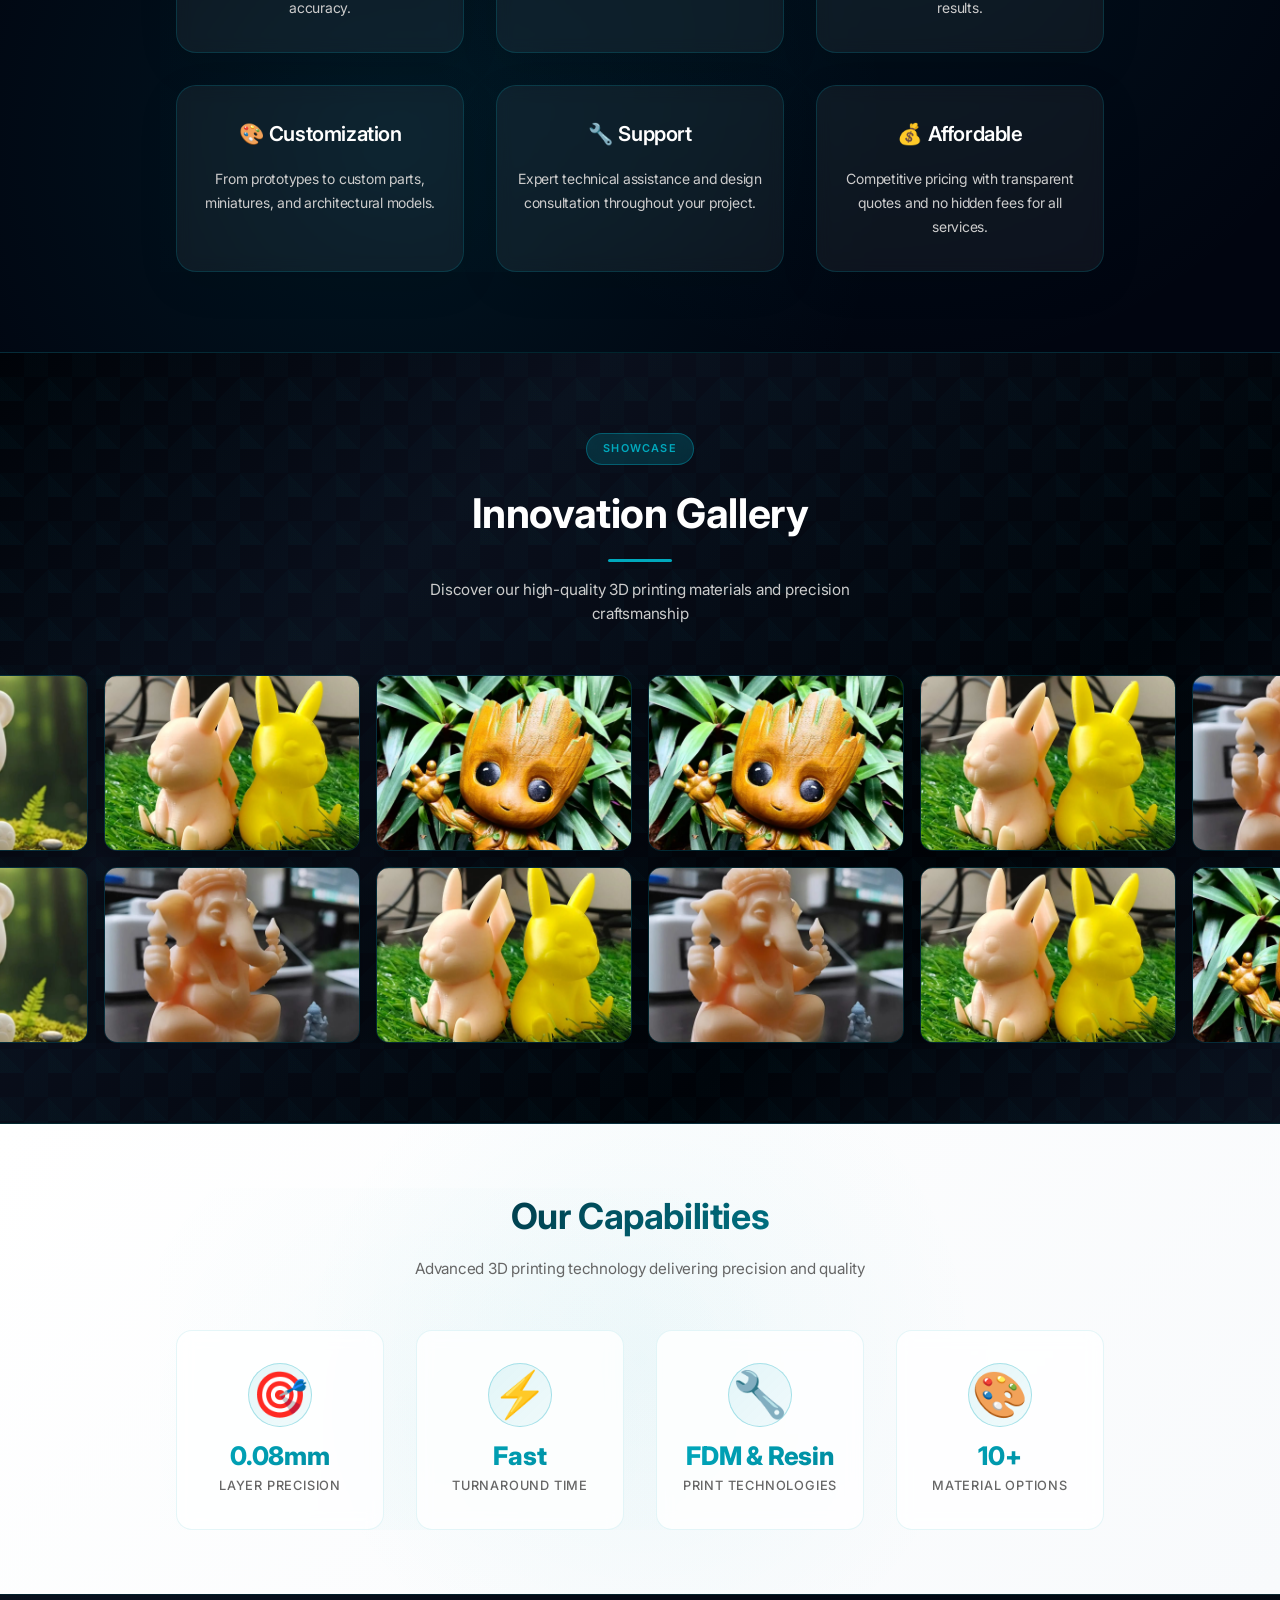
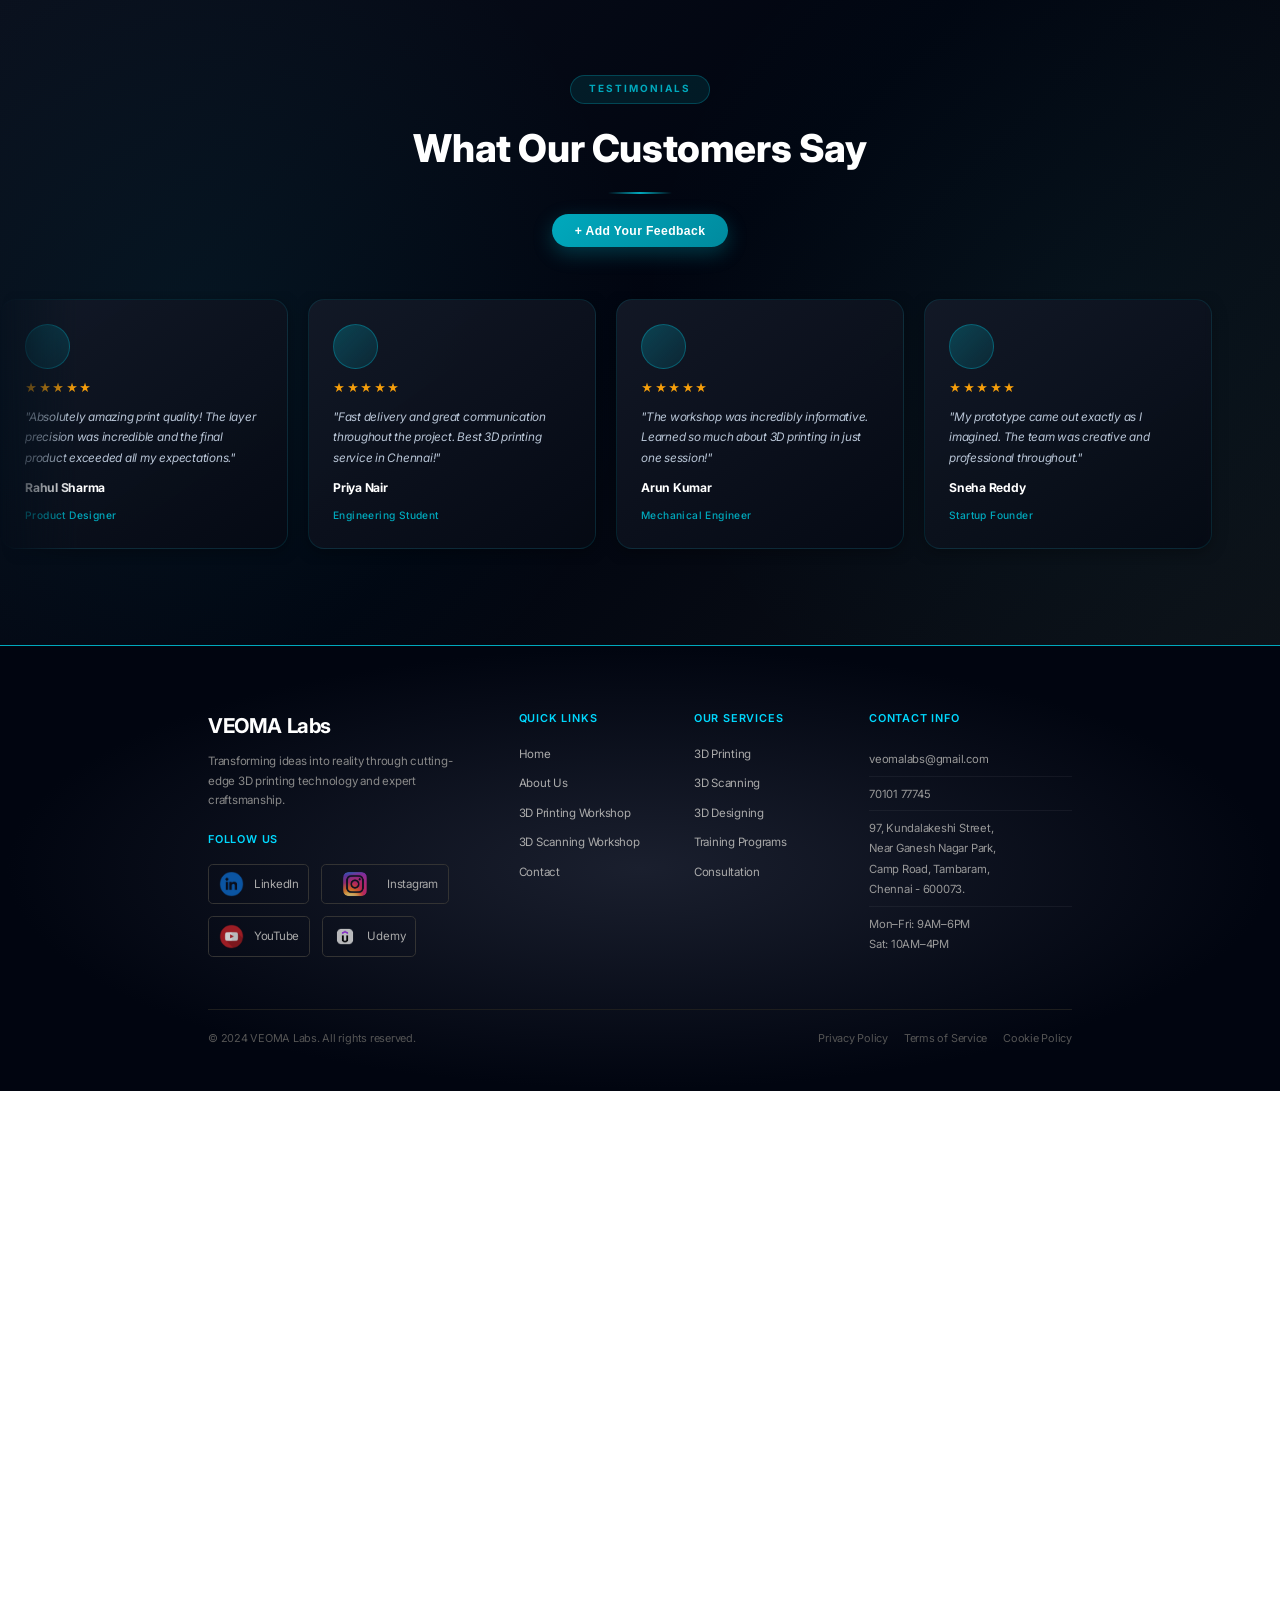
==== commit 24840969: "My entire changes for after came to arjava office" ====
--- a/index.html
+++ b/index.html
@@ -29,26 +29,34 @@
         }
         
         .social-icon {
-            width: 50px;
-            height: 50px;
+            width: 75px;
+            height: 75px;
             border-radius: 50%;
             display: flex;
             align-items: center;
             justify-content: center;
-            background: rgba(0, 169, 189, 0.2);
-            border: 2px solid rgba(0, 169, 189, 0.5);
-            color: #00a9bd;
-            font-size: 24px;
+            background: rgba(0, 0, 0, 0.5);
+            border: 1px solid rgba(0, 169, 189, 0.3);
             text-decoration: none;
             transition: all 0.3s ease;
-            box-shadow: 0 0 20px rgba(0, 169, 189, 0.3);
+            box-shadow: 0 0 15px rgba(0, 169, 189, 0.2);
             animation: glow 2s ease-in-out infinite;
+            overflow: hidden;
+            padding: 12px;
+        }
+        
+        .social-icon img {
+            width: 100%;
+            height: 100%;
+            object-fit: contain;
+            border-radius: 50%;
         }
         
         .social-icon:hover {
-            background: rgba(0, 169, 189, 0.4);
-            transform: scale(1.1);
-            box-shadow: 0 0 30px rgba(0, 169, 189, 0.6);
+            background: rgba(0, 169, 189, 0.2);
+            transform: scale(1.15);
+            border-color: rgba(0, 169, 189, 0.7);
+            box-shadow: 0 0 25px rgba(0, 169, 189, 0.5);
         }
         
         /* Floating Career Icon - Right Side */
@@ -61,24 +69,31 @@
         }
         
         .career-icon {
-            width: 60px;
-            height: 60px;
+            width: 75px;
+            height: 75px;
             border-radius: 50%;
             display: flex;
             align-items: center;
             justify-content: center;
-            background: linear-gradient(135deg, #00a9bd, #008a9e);
-            color: white;
-            font-size: 28px;
+            background: rgba(0, 0, 0, 0.5);
+            border: 1px solid rgba(0, 169, 189, 0.3);
             cursor: pointer;
             transition: all 0.3s ease;
-            box-shadow: 0 0 25px rgba(0, 169, 189, 0.5);
+            box-shadow: 0 0 15px rgba(0, 169, 189, 0.2);
             animation: glow 2s ease-in-out infinite;
+            overflow: visible;
+            padding: 0;
+        }
+
+        .career-icon img {
+            width: 85px;
+            height: 85px;
+            object-fit: contain;
         }
         
         .career-icon:hover {
             transform: scale(1.15);
-            box-shadow: 0 0 40px rgba(0, 169, 189, 0.8);
+            box-shadow: 0 0 25px rgba(0, 169, 189, 0.5);
         }
         
         @keyframes glow {
@@ -103,14 +118,14 @@
         }
         
         .career-modal-content {
-            background: linear-gradient(135deg, #1a1a2e 0%, #16213e 100%);
+            background: linear-gradient(145deg, #000308 0%, #0a0f1c 100%);
             margin: 10% auto;
             padding: 40px;
-            border: 2px solid rgba(0, 169, 189, 0.5);
+            border: 1px solid rgba(0, 169, 189, 0.3);
             border-radius: 20px;
             width: 90%;
             max-width: 500px;
-            box-shadow: 0 0 50px rgba(0, 169, 189, 0.4);
+            box-shadow: 0 0 50px rgba(0, 169, 189, 0.2);
             position: relative;
         }
         
@@ -207,24 +222,363 @@
                 display: none;
             }
         }
+        
+        /* Premium Select Dropdown */
+        .premium-select {
+            padding: 18px 20px;
+            border: 1px solid rgba(0,169,189,0.3);
+            border-radius: 15px;
+            font-size: 1rem;
+            background: linear-gradient(145deg, rgba(26,31,46,0.6), rgba(1,5,16,0.8));
+            backdrop-filter: blur(10px);
+            color: #ffffff;
+            width: 100%;
+            cursor: pointer;
+            transition: all 0.3s ease;
+            box-shadow: 0 2px 10px rgba(0,169,189,0.1);
+            appearance: none;
+            background-image: url("data:image/svg+xml,%3Csvg xmlns='http://www.w3.org/2000/svg' width='12' height='12' viewBox='0 0 12 12'%3E%3Cpath fill='%2300a9bd' d='M6 9L1 4h10z'/%3E%3C/svg%3E");
+            background-repeat: no-repeat;
+            background-position: right 20px center;
+            padding-right: 50px;
+        }
+        
+        .premium-select:hover {
+            border-color: rgba(0,169,189,0.6);
+            background: linear-gradient(145deg, rgba(26,31,46,0.7), rgba(1,5,16,0.9));
+            box-shadow: 0 4px 20px rgba(0,169,189,0.2);
+        }
+        
+        .premium-select:focus {
+            outline: none;
+            border-color: #00a9bd;
+            box-shadow: 0 0 0 3px rgba(0,169,189,0.2), 0 4px 20px rgba(0,169,189,0.3);
+            background: linear-gradient(145deg, rgba(26,31,46,0.8), rgba(1,5,16,1));
+        }
+        
+        .premium-select option {
+            background: #0a0f1c;
+            color: #ffffff;
+            padding: 12px;
+        }
+        
+        .premium-select option:hover {
+            background: rgba(0,169,189,0.2);
+        }
+
+        /* Feedback Carousel */
+        .feedback-section {
+            background: linear-gradient(135deg, #0a0f1c 0%, #010510 50%, #0d1117 100%);
+            padding: 100px 0;
+            position: relative;
+            overflow: hidden;
+            border-top: 1px solid rgba(0,169,189,0.15);
+        }
+
+        .feedback-section::before {
+            content: '';
+            position: absolute;
+            top: 0; left: 0; right: 0; bottom: 0;
+            background:
+                radial-gradient(circle at 15% 50%, rgba(0,169,189,0.07) 0%, transparent 40%),
+                radial-gradient(circle at 85% 50%, rgba(0,169,189,0.05) 0%, transparent 40%);
+        }
+
+        .feedback-header {
+            text-align: center;
+            margin-bottom: 55px;
+            position: relative;
+            z-index: 2;
+        }
+
+        .feedback-badge {
+            display: inline-block;
+            background: rgba(0,169,189,0.12);
+            color: #00a9bd;
+            padding: 7px 22px;
+            border-radius: 25px;
+            font-size: 0.78rem;
+            font-weight: 700;
+            letter-spacing: 2.5px;
+            border: 1px solid rgba(0,169,189,0.3);
+            margin-bottom: 18px;
+        }
+
+        .feedback-header h2 {
+            font-size: 3rem;
+            font-weight: 800;
+            color: #ffffff;
+            margin-bottom: 15px;
+            letter-spacing: -0.5px;
+        }
+
+        .feedback-underline {
+            width: 80px;
+            height: 3px;
+            background: linear-gradient(90deg, transparent, #00a9bd, transparent);
+            margin: 0 auto 25px;
+            border-radius: 2px;
+        }
+
+        .add-feedback-btn {
+            display: inline-flex;
+            align-items: center;
+            gap: 8px;
+            background: linear-gradient(135deg, #00a9bd, #008a9e);
+            color: #ffffff;
+            border: none;
+            padding: 12px 28px;
+            border-radius: 50px;
+            font-size: 0.95rem;
+            font-weight: 600;
+            cursor: pointer;
+            transition: all 0.3s ease;
+            box-shadow: 0 8px 25px rgba(0,169,189,0.3);
+            letter-spacing: 0.5px;
+        }
+
+        .add-feedback-btn:hover {
+            transform: translateY(-3px);
+            box-shadow: 0 12px 35px rgba(0,169,189,0.5);
+        }
+
+        /* Feedback Modal */
+        .feedback-modal {
+            display: none;
+            position: fixed;
+            z-index: 3000;
+            inset: 0;
+            background: rgba(0,0,0,0.75);
+            backdrop-filter: blur(8px);
+            align-items: center;
+            justify-content: center;
+        }
+
+        .feedback-modal.open {
+            display: flex;
+        }
+
+        .feedback-modal-box {
+            background: linear-gradient(145deg, #0f1520, #080d18);
+            border: 1px solid rgba(0,169,189,0.35);
+            border-radius: 24px;
+            padding: 45px 40px;
+            width: 90%;
+            max-width: 480px;
+            position: relative;
+            box-shadow: 0 25px 60px rgba(0,169,189,0.2);
+            animation: modalSlideIn 0.35s cubic-bezier(0.23,1,0.32,1);
+        }
+
+        .feedback-modal-box::-webkit-scrollbar {
+            display: none;
+        }
+
+        .feedback-modal-box h3 {
+            color: #ffffff;
+            font-size: 1.6rem;
+            font-weight: 800;
+            margin-bottom: 8px;
+            text-align: center;
+        }
+
+        .feedback-modal-box p {
+            color: #888;
+            font-size: 0.88rem;
+            text-align: center;
+            margin-bottom: 30px;
+        }
+
+        .feedback-modal-close {
+            position: absolute;
+            top: 18px;
+            right: 22px;
+            background: none;
+            border: none;
+            color: #666;
+            font-size: 1.5rem;
+            cursor: pointer;
+            transition: color 0.2s;
+        }
+
+        .feedback-modal-close:hover { color: #00a9bd; }
+
+        .fb-form-group {
+            margin-bottom: 18px;
+        }
+
+        .fb-form-group label {
+            display: block;
+            color: #00a9bd;
+            font-size: 0.8rem;
+            font-weight: 700;
+            text-transform: uppercase;
+            letter-spacing: 1px;
+            margin-bottom: 8px;
+        }
+
+        .fb-form-group input,
+        .fb-form-group textarea {
+            width: 100%;
+            padding: 13px 16px;
+            background: rgba(255,255,255,0.05);
+            border: 1px solid rgba(0,169,189,0.2);
+            border-radius: 12px;
+            color: #ffffff;
+            font-size: 0.95rem;
+            font-family: 'Inter', sans-serif;
+            transition: all 0.3s;
+            box-sizing: border-box;
+        }
+
+        .fb-form-group input::placeholder,
+        .fb-form-group textarea::placeholder { color: rgba(255,255,255,0.3); }
+
+        .fb-form-group input:focus,
+        .fb-form-group textarea:focus {
+            outline: none;
+            border-color: #00a9bd;
+            background: rgba(0,169,189,0.07);
+        }
+
+        .fb-form-group textarea { resize: none; height: 90px; }
+
+        .fb-rating-group {
+            display: flex;
+            gap: 8px;
+            margin-bottom: 25px;
+        }
+
+        .fb-star {
+            font-size: 1.8rem;
+            cursor: pointer;
+            color: rgba(255,255,255,0.2);
+            transition: color 0.2s, transform 0.2s;
+        }
+
+        .fb-star.active, .fb-star:hover { color: #f59e0b; transform: scale(1.2); }
+
+        .fb-submit-btn {
+            width: 100%;
+            padding: 14px;
+            background: linear-gradient(135deg, #00a9bd, #008a9e);
+            color: white;
+            border: none;
+            border-radius: 12px;
+            font-size: 1rem;
+            font-weight: 700;
+            cursor: pointer;
+            transition: all 0.3s;
+            letter-spacing: 0.5px;
+        }
+
+        .fb-submit-btn:hover {
+            transform: translateY(-2px);
+            box-shadow: 0 10px 30px rgba(0,169,189,0.4);
+        }
+
+        .feedback-track-wrapper {
+            overflow: hidden;
+            mask-image: linear-gradient(90deg, transparent 0%, #000 6%, #000 94%, transparent 100%);
+            -webkit-mask-image: linear-gradient(90deg, transparent 0%, #000 6%, #000 94%, transparent 100%);
+        }
+
+        .feedback-track-wrapper:hover .feedback-track {
+            animation-play-state: paused;
+        }
+
+        .feedback-track {
+            display: flex;
+            gap: 25px;
+            width: max-content;
+            animation: fbScrollLeft 40s linear infinite;
+            padding: 10px 0 20px;
+        }
+
+        @keyframes fbScrollLeft {
+            0%   { transform: translateX(0); }
+            100% { transform: translateX(-50%); }
+        }
+
+        .feedback-card {
+            width: 360px;
+            min-width: 360px;
+            background: linear-gradient(145deg, rgba(20,26,40,0.9), rgba(5,10,20,0.95));
+            border: 1px solid rgba(0,169,189,0.15);
+            border-radius: 20px;
+            padding: 30px;
+            flex-shrink: 0;
+            transition: all 0.4s ease;
+            display: flex;
+            flex-direction: column;
+            gap: 12px;
+            box-shadow: 0 4px 20px rgba(0,0,0,0.3);
+        }
+
+        .feedback-card:hover {
+            border-color: rgba(0,169,189,0.45);
+            box-shadow: 0 15px 40px rgba(0,169,189,0.18);
+            transform: translateY(-6px);
+        }
+
+        .fb-avatar-placeholder {
+            width: 56px;
+            height: 56px;
+            border-radius: 50%;
+            background: linear-gradient(135deg, rgba(0,169,189,0.3), rgba(0,138,158,0.15));
+            border: 2px solid rgba(0,169,189,0.4);
+            flex-shrink: 0;
+        }
+
+        .fb-stars {
+            color: #f59e0b;
+            font-size: 0.9rem;
+            letter-spacing: 2px;
+        }
+
+        .fb-text {
+            color: #b8c5d6;
+            font-size: 0.92rem;
+            line-height: 1.75;
+            font-style: italic;
+            flex: 1;
+        }
+
+        .fb-name {
+            color: #ffffff;
+            font-size: 0.95rem;
+            font-weight: 700;
+            display: block;
+        }
+
+        .fb-role {
+            color: #00a9bd;
+            font-size: 0.8rem;
+            font-weight: 500;
+            display: block;
+            letter-spacing: 0.5px;
+        }
     </style>
 </head>
     
 <body>
     <!-- Floating Social Icons - Left Side -->
     <div class="floating-social">
-        <a href="https://www.instagram.com/veoma_makerhub?utm_source=ig_web_button_share_sheet&igsh=ZDNlZDc0MzIxNw==" target="_blank" class="social-icon" title="Instagram">
-            📷
+        <a href="https://www.instagram.com/veoma_makerhub?utm_source=ig_web_button_share_sheet&igsh=ZDNlZDc0MzIxNw==" target="_blank" class="social-icon insta-icon" title="Instagram">
+            <img src="images/icons/insta.png" alt="Instagram">
         </a>
         <a href="https://www.youtube.com/@veoma_labs" target="_blank" class="social-icon" title="YouTube">
-            ▶️
+            <img src="images/icons/youtube.png" alt="YouTube">
+        </a>
+        <a href="https://www.udemy.com/course/3d-printing-from-basics-to-advanced-design-materials/?couponCode=GOKUL599" target="_blank" class="social-icon" title="Udemy">
+            <img src="images/icons/udemy.png" alt="Udemy">
         </a>
     </div>
     
     <!-- Floating Career Icon - Right Side -->
     <div class="floating-career">
-        <div class="career-icon" onclick="openCareerModal()" title="Career Opportunities">
-            💼
+        <div class="career-icon" onclick="openCareerModal()" title="Join Us">
+            <img src="images/Join-us/join.png" alt="Join Us">
         </div>
     </div>
     
@@ -237,22 +591,22 @@
             
             <div class="career-options">
                 <div class="career-option-btn" onclick="selectCareerType('intern')">
-                    <div class="icon">🎓</div>
+                    <div class="icon"><img src="images/Join-us/intern.png" alt="Intern" style="width:60px;height:60px;object-fit:contain;"></div>
                     <div class="label">Intern</div>
                 </div>
                 <div class="career-option-btn" onclick="selectCareerType('employee')">
-                    <div class="icon">💼</div>
+                    <div class="icon"><img src="images/Join-us/employee.png" alt="Employee" style="width:60px;height:60px;object-fit:contain;"></div>
                     <div class="label">Employee</div>
                 </div>
             </div>
             
             <div class="contact-options" id="contactOptions">
                 <a href="#" id="whatsappLink" class="contact-btn" target="_blank">
-                    <span>📱</span>
+                    <img src="images/Join-us/whats-app.png" alt="WhatsApp" style="width:28px;height:28px;object-fit:contain;">
                     <span>WhatsApp</span>
                 </a>
                 <a href="#" id="gmailLink" class="contact-btn" target="_blank">
-                    <span>✉️</span>
+                    <img src="images/Join-us/gmail.png" alt="Gmail" style="width:28px;height:28px;object-fit:contain;">
                     <span>Gmail</span>
                 </a>
             </div>
@@ -382,7 +736,7 @@
                 </div>
                 <div class="feature">
                     <h3>🎨 Customization</h3>
-                    <p>From prototypes to custom parts, jewelry, miniatures, and architectural models.</p>
+                    <p>From prototypes to custom parts, miniatures, and architectural models.</p>
                 </div>
                 <div class="feature">
                     <h3>🔧 Support</h3>
@@ -398,171 +752,96 @@
     <!-- Printing Quote Modal -->
     <div id="printingModal" class="modal premium-modal">
         <div class="modal-backdrop"></div>
-        <div class="modal-content premium-modal-content">
-            <div class="modal-header">
-                <div class="modal-icon">
-                    <span><img src="images/removed_bg3.png" alt=""></span>
-                </div>
-                <h3 class="modal-title">3D Printing Quote</h3>
-                <span class="close premium-close" onclick="closeServiceModal('printing')">&times;</span>
-            </div>
-            <div class="modal-body">
-                <form id="printingForm" class="premium-quote-form" onsubmit="handleServiceSubmit(event, 'printing')">
-                    <div class="form-row">
-                        <div class="form-group">
-                            <label>Full Name</label>
-                            <input type="text" name="name" placeholder="Enter your full name" required>
-                        </div>
-                        <div class="form-group">
-                            <label>WhatsApp Number</label>
-                            <input type="tel" name="mobile" placeholder="+91 98765 43210" pattern="[6-9][0-9]{9}" title="Enter valid 10-digit Indian mobile number starting with 6-9" required>
-                        </div>
+        <div class="feedback-modal-box" style="max-width:750px; width:95%; height:95vh; overflow-y:auto; position:relative; margin:auto; scrollbar-width:none; -ms-overflow-style:none;">
+            <button class="feedback-modal-close" onclick="closeServiceModal('printing')">&times;</button>
+            <div style="text-align:center; margin-bottom:25px;">
+                <img src="images/removed_bg3.png" alt="Printing" style="width:70px;height:70px;object-fit:contain; filter:brightness(1.8) drop-shadow(0 0 10px rgba(0,169,189,0.6));">
+                <h3 style="color:#00a9bd; font-size:1.5rem; font-weight:800; margin-top:10px;">3D Printing Quote</h3>
+            </div>
+            <form id="printingForm" onsubmit="handleServiceSubmit(event, 'printing')">
+                <div style="display:grid; grid-template-columns:1fr 1fr; gap:15px; margin-bottom:15px;">
+                    <div class="fb-form-group"><label>Full Name</label><input type="text" name="name" placeholder="Enter your full name" required></div>
+                    <div class="fb-form-group"><label>WhatsApp Number</label><input type="tel" name="mobile" placeholder="+91 98765 43210" pattern="[6-9][0-9]{9}" required></div>
+                </div>
+                <div class="fb-form-group"><label>Email Address</label><input type="email" name="email" placeholder="your.email@company.com" required></div>
+                <div class="fb-form-group">
+                    <label>Dimensions (mm)</label>
+                    <div style="display:grid; grid-template-columns:1fr 1fr 1fr; gap:10px;">
+                        <input type="number" name="dimX" placeholder="Length (X)" required style="padding:13px 16px; background:rgba(255,255,255,0.05); border:1px solid rgba(0,169,189,0.2); border-radius:12px; color:#fff; font-size:0.95rem;">
+                        <input type="number" name="dimY" placeholder="Width (Y)" required style="padding:13px 16px; background:rgba(255,255,255,0.05); border:1px solid rgba(0,169,189,0.2); border-radius:12px; color:#fff; font-size:0.95rem;">
+                        <input type="number" name="dimZ" placeholder="Height (Z)" required style="padding:13px 16px; background:rgba(255,255,255,0.05); border:1px solid rgba(0,169,189,0.2); border-radius:12px; color:#fff; font-size:0.95rem;">
                     </div>
-                    <div class="form-group">
-                        <label>Email Address</label>
-                        <input type="email" name="email" placeholder="your.email@company.com" required>
-                    </div>
-                    <div class="form-group">
-                        <label>Dimensions (mm)</label>
-                        <div class="dimensions-grid premium-dimensions">
-                            <input type="number" name="dimX" placeholder="Length (X)" required>
-                            <input type="number" name="dimY" placeholder="Width (Y)" required>
-                            <input type="number" name="dimZ" placeholder="Height (Z)" required>
-                        </div>
-                    </div>
-                    <div class="form-group">
-                        <label>Upload 3D File</label>
-                        <div class="file-upload-area">
-                            <input type="file" name="file" accept=".stl,.obj" required id="fileInput">
-                            <div class="file-upload-text">
-                                <span class="upload-icon">📁</span>
-                                <span>Drop your .STL or .OBJ file here or click to browse</span>
-                            </div>
-                        </div>
-                        <span id="fileError" style="color: #ff6b6b; font-size: 0.9rem; display: none; margin-top: 5px;">Only STL or OBJ files are allowed.</span>
-                    </div>
-                    <div class="form-group">
-                        <label>Select Material</label>
-                        <select name="material" required style="padding: 18px 20px; border: 1px solid rgba(255,255,255,0.2); border-radius: 15px; font-size: 1rem; background: rgba(255,255,255,0.08); color: #ffffff; width: 100%;">
-                            <option value="" disabled selected>Choose material</option>
-                            <option value="PLA">PLA</option>
-                            <option value="PLA+">PLA+</option>
-                            <option value="ABS">ABS</option>
-                            <option value="TPU">TPU</option>
-                            <option value="PETG">PETG</option>
-                        </select>
-                    </div>
-                    <div class="form-group">
-                        <label>Project Details</label>
-                        <textarea name="comments" placeholder="Describe your project requirements, material preferences, quantity, and any special instructions..." required></textarea>
-                    </div>
-                    <button type="submit" class="premium-submit-btn">
-                        <span>Request Quote</span>
-                        <div class="btn-icon">→</div>
-                    </button>
-                </form>
-            </div>
+                </div>
+                <div class="fb-form-group"><label>Upload 3D File (.STL or .OBJ)</label>
+                        <label for="fileInput" style="display:flex; align-items:center; gap:12px; padding:14px 20px; background:rgba(0,169,189,0.08); border:2px dashed rgba(0,169,189,0.4); border-radius:12px; cursor:pointer; color:#00a9bd; font-size:0.95rem; font-weight:600; transition:all 0.3s; text-transform:none; letter-spacing:0;">
+                            <span style="font-size:1.5rem;">📁</span>
+                            <span id="fileLabel">Click to browse .STL or .OBJ file</span>
+                        </label>
+                        <input type="file" name="file" accept=".stl,.obj" required id="fileInput" style="display:none;" onchange="document.getElementById('fileLabel').textContent = this.files[0] ? this.files[0].name : 'Click to browse .STL or .OBJ file'">
+                </div>
+                <div class="fb-form-group">
+                    <label>Select Material</label>
+                    <select name="material" required class="premium-select"><option value="" disabled selected>Choose material</option><option value="PLA">PLA</option><option value="PLA+">PLA+</option><option value="ABS">ABS</option><option value="TPU">TPU</option><option value="PETG">PETG</option></select>
+                </div>
+                <div class="fb-form-group"><label>Project Details</label><textarea name="comments" placeholder="Describe your project requirements..." style="height:90px; resize:none;" required></textarea></div>
+                <button type="submit" class="fb-submit-btn">Request Quote &rarr;</button>
+            </form>
         </div>
     </div>
 
     <!-- Scanning Quote Modal -->
     <div id="scanningModal" class="modal premium-modal">
         <div class="modal-backdrop"></div>
-        <div class="modal-content premium-modal-content">
-            <div class="modal-header">
-                <div class="modal-icon">
-                    <span><img src="images/scanner.png" alt=""></span>
-                
-                </div>
-                <h3 class="modal-title">3D Scanning Quote</h3>
-                <span class="close premium-close" onclick="closeServiceModal('scanning')">&times;</span>
-            </div>
-            <div class="modal-body">
-                <form id="scanningForm" class="premium-quote-form" onsubmit="handleServiceSubmit(event, 'scanning')">
-                    <div class="form-row">
-                        <div class="form-group">
-                            <label>Full Name</label>
-                            <input type="text" name="name" placeholder="Enter your full name" required>
-                        </div>
-                        <div class="form-group">
-                            <label>WhatsApp Number</label>
-                            <input type="tel" name="mobile" placeholder="+91 98765 43210" pattern="[6-9][0-9]{9}" title="Enter valid 10-digit Indian mobile number starting with 6-9" required>
-                        </div>
-                    </div>
-                    <div class="form-group">
-                        <label>Email Address</label>
-                        <input type="email" name="email" placeholder="your.email@company.com" required>
-                    </div>
-                    <div class="form-group">
-                        <label>Upload Images (Min 4-5)</label>
-                        <div class="file-upload-area">
-                            <input type="file" name="images" accept="image/*" multiple required>
-                            <div class="file-upload-text">
-                                <span class="upload-icon">📷</span>
-                                <span>Drop your images here or click to browse</span>
-                            </div>
-                        </div>
-                    </div>
-                    <div class="form-group">
-                        <label>Project Details</label>
-                        <textarea name="comments" placeholder="Describe your scanning requirements, object details, and any special instructions..." required></textarea>
-                    </div>
-                    <button type="submit" class="premium-submit-btn">
-                        <span>Request Quote</span>
-                        <div class="btn-icon">→</div>
-                    </button>
-                </form>
-            </div>
+        <div class="feedback-modal-box" style="max-width:750px; width:95%; height:95vh; overflow-y:auto; position:relative; margin:auto; scrollbar-width:none; -ms-overflow-style:none;">
+            <button class="feedback-modal-close" onclick="closeServiceModal('scanning')">&times;</button>
+            <div style="text-align:center; margin-bottom:25px;">
+                <img src="images/scanner.png" alt="Scanning" style="width:70px;height:70px;object-fit:contain; filter:brightness(1.8) drop-shadow(0 0 10px rgba(0,169,189,0.6));">
+                <h3 style="color:#00a9bd; font-size:1.5rem; font-weight:800; margin-top:10px;">3D Scanning Quote</h3>
+            </div>
+            <form id="scanningForm" onsubmit="handleServiceSubmit(event, 'scanning')">
+                <div style="display:grid; grid-template-columns:1fr 1fr; gap:15px; margin-bottom:15px;">
+                    <div class="fb-form-group"><label>Full Name</label><input type="text" name="name" placeholder="Enter your full name" required></div>
+                    <div class="fb-form-group"><label>WhatsApp Number</label><input type="tel" name="mobile" placeholder="+91 98765 43210" pattern="[6-9][0-9]{9}" required></div>
+                </div>
+                <div class="fb-form-group"><label>Email Address</label><input type="email" name="email" placeholder="your.email@company.com" required></div>
+                <div class="fb-form-group"><label>Upload Images (Min 4-5)</label>
+                        <label style="display:flex; align-items:center; gap:12px; padding:14px 20px; background:rgba(0,169,189,0.08); border:2px dashed rgba(0,169,189,0.4); border-radius:12px; cursor:pointer; color:#00a9bd; font-size:0.95rem; font-weight:600; transition:all 0.3s; text-transform:none; letter-spacing:0;">
+                            <span style="font-size:1.5rem;">📷</span>
+                            <span id="scanFileLabel">Click to browse images (min 4-5)</span>
+                        </label>
+                        <input type="file" name="images" accept="image/*" multiple required style="display:none;" onchange="document.getElementById('scanFileLabel').textContent = this.files.length + ' file(s) selected'">
+                </div>
+                <div class="fb-form-group"><label>Project Details</label><textarea name="comments" placeholder="Describe your scanning requirements..." style="height:90px; resize:none;" required></textarea></div>
+                <button type="submit" class="fb-submit-btn">Request Quote &rarr;</button>
+            </form>
         </div>
     </div>
 
     <!-- Designing Quote Modal -->
     <div id="designingModal" class="modal premium-modal">
         <div class="modal-backdrop"></div>
-        <div class="modal-content premium-modal-content">
-            <div class="modal-header">
-                <div class="modal-icon">
-                    <span><img src="images/design.png" alt=""></span>
-                </div>
-                <h3 class="modal-title">3D Designing Quote</h3>
-                <span class="close premium-close" onclick="closeServiceModal('designing')">&times;</span>
-            </div>
-            <div class="modal-body">
-                <form id="designingForm" class="premium-quote-form" onsubmit="handleServiceSubmit(event, 'designing')">
-                    <div class="form-row">
-                        <div class="form-group">
-                            <label>Full Name</label>
-                            <input type="text" name="name" placeholder="Enter your full name" required>
-                        </div>
-                        <div class="form-group">
-                            <label>WhatsApp Number</label>
-                            <input type="tel" name="mobile" placeholder="+91 98765 43210" pattern="[6-9][0-9]{9}" title="Enter valid 10-digit Indian mobile number starting with 6-9" required>
-                        </div>
-                    </div>
-                    <div class="form-group">
-                        <label>Email Address</label>
-                        <input type="email" name="email" placeholder="your.email@company.com" required>
-                    </div>
-                    <div class="form-group">
-                        <label>Product Images (Min 4-5)</label>
-                        <div class="file-upload-area">
-                            <input type="file" name="images" accept="image/*" multiple required>
-                            <div class="file-upload-text">
-                                <span class="upload-icon">🖼️</span>
-                                <span>Drop your product images here or click to browse</span>
-                            </div>
-                        </div>
-                    </div>
-                    <div class="form-group">
-                        <label>Project Details</label>
-                        <textarea name="comments" placeholder="Describe your design requirements, specifications, and any special instructions..." required></textarea>
-                    </div>
-                    <button type="submit" class="premium-submit-btn">
-                        <span>Request Quote</span>
-                        <div class="btn-icon">→</div>
-                    </button>
-                </form>
-            </div>
+        <div class="feedback-modal-box" style="max-width:750px; width:95%; height:95vh; overflow-y:auto; position:relative; margin:auto; scrollbar-width:none; -ms-overflow-style:none;">
+            <button class="feedback-modal-close" onclick="closeServiceModal('designing')">&times;</button>
+            <div style="text-align:center; margin-bottom:25px;">
+                <img src="images/design.png" alt="Designing" style="width:70px;height:70px;object-fit:contain; filter:brightness(1.8) drop-shadow(0 0 10px rgba(0,169,189,0.6));">
+                <h3 style="color:#00a9bd; font-size:1.5rem; font-weight:800; margin-top:10px;">3D Designing Quote</h3>
+            </div>
+            <form id="designingForm" onsubmit="handleServiceSubmit(event, 'designing')">
+                <div style="display:grid; grid-template-columns:1fr 1fr; gap:15px; margin-bottom:15px;">
+                    <div class="fb-form-group"><label>Full Name</label><input type="text" name="name" placeholder="Enter your full name" required></div>
+                    <div class="fb-form-group"><label>WhatsApp Number</label><input type="tel" name="mobile" placeholder="+91 98765 43210" pattern="[6-9][0-9]{9}" required></div>
+                </div>
+                <div class="fb-form-group"><label>Email Address</label><input type="email" name="email" placeholder="your.email@company.com" required></div>
+                <div class="fb-form-group"><label>Product Images (Min 4-5)</label>
+                        <label style="display:flex; align-items:center; gap:12px; padding:14px 20px; background:rgba(0,169,189,0.08); border:2px dashed rgba(0,169,189,0.4); border-radius:12px; cursor:pointer; color:#00a9bd; font-size:0.95rem; font-weight:600; transition:all 0.3s; text-transform:none; letter-spacing:0;">
+                            <span style="font-size:1.5rem;">🖼️</span>
+                            <span id="designFileLabel">Click to browse product images (min 4-5)</span>
+                        </label>
+                        <input type="file" name="images" accept="image/*" multiple required style="display:none;" onchange="document.getElementById('designFileLabel').textContent = this.files.length + ' file(s) selected'">
+                </div>
+                <div class="fb-form-group"><label>Project Details</label><textarea name="comments" placeholder="Describe your design requirements..." style="height:90px; resize:none;" required></textarea></div>
+                <button type="submit" class="fb-submit-btn">Request Quote &rarr;</button>
+            </form>
         </div>
     </div>
 
@@ -577,47 +856,51 @@
     </div>
 
     <!-- 3D Carousel Section -->
-    <section id="carousel-3d-section" class="carousel-section">
-
-
-        <div class="carousel-header">
-            <h2>Innovation Gallery</h2>
-            <p>Discover our high-quality 3D printing materials</p>
+    <section id="carousel-3d-section" class="carousel-section" style="background: linear-gradient(135deg, #000308 0%, #0a0f1c 30%, #000308 70%, #0a0f1c 100%) !important; position: relative; border-top: 1px solid rgba(0,169,189,0.2); border-bottom: 1px solid rgba(0,169,189,0.2); padding: 100px 0; overflow: hidden;">
+        <!-- Background Effects -->
+        <div style="position: absolute; top: 0; left: 0; right: 0; bottom: 0; background: linear-gradient(45deg, rgba(0,169,189,0.02) 25%, transparent 25%), linear-gradient(-45deg, rgba(0,169,189,0.02) 25%, transparent 25%), linear-gradient(45deg, transparent 75%, rgba(0,169,189,0.02) 75%), linear-gradient(-45deg, transparent 75%, rgba(0,169,189,0.02) 75%); background-size: 60px 60px; background-position: 0 0, 0 30px, 30px -30px, -30px 0px; z-index: 1;"></div>
+        
+        <div class="carousel-header" style="position: relative; z-index: 10;">
+            <div style="display: inline-block; background: rgba(0,169,189,0.2); color: #00a9bd; padding: 8px 20px; border-radius: 25px; font-size: 0.85rem; font-weight: 600; text-transform: uppercase; letter-spacing: 1.5px; margin-bottom: 20px; border: 1px solid rgba(0,169,189,0.4); backdrop-filter: blur(10px);">SHOWCASE</div>
+            <h2 style="font-size: 3.2rem !important; font-weight: 700 !important; color: #ffffff !important; margin-bottom: 15px !important; text-align: center; background: none !important; -webkit-text-fill-color: #ffffff !important;">Innovation Gallery</h2>
+            <div style="width: 80px; height: 4px; background: #00a9bd; margin: 0 auto 20px; border-radius: 2px;"></div>
+            <p style="font-size: 1.2rem !important; color: #cccccc !important; text-align: center; max-width: 600px; margin: 0 auto;">Discover our high-quality 3D printing materials and precision craftsmanship</p>
         </div>
         <div class="carousel-3d-container">
-            <div class="carousel carousel-left">
-                <div class="carousel__face"
-                    style="background-image: url('images/cartoon-1.jpeg');">
-                    1</div>
-                <div class="carousel__face"
-                    style="background-image: url('images/pikachu.jpeg');">
-                    2</div>
-                <div class="carousel__face"
-                    style="background-image: url('images/vinayaga.jpeg');">
-                    3</div>
-                <div class="carousel__face"
-                    style="background-image: url('images/teddy.jpeg');">
-                    4</div>
-                <div class="carousel__face"
-                    style="background-image: url('images/pikachu.jpeg');">
-                    5</div>
-                <div class="carousel__face"
-                    style="background-image: url('images/cartoon-1.jpeg');">
-                    6</div>
-            </div>
-            <div class="carousel carousel-right">
-                <div class="carousel__face"
-                    style="background-image: url('images/vinayaga.jpeg');">
-                    A</div>
-                <div class="carousel__face"
-                    style="background-image: url('images/pikachu.jpeg');">
-                    C</div>
-                <div class="carousel__face"
-                    style="background-image: url('images/cartoon-1.jpeg');">
-                    D</div>
-                <div class="carousel__face"
-                    style="background-image: url('images/vinayaga.jpeg');">
-                    E</div>
+            <div class="gallery-track-wrapper">
+                <!-- Row 1 - Scrolls Left -->
+                <div class="gallery-track">
+                    <div class="gallery-card"><img src="images/cartoon-1.jpeg" alt="3D Print"><div class="gallery-card-overlay"><span class="gallery-card-label">3D Character Print</span></div></div>
+                    <div class="gallery-card"><img src="images/pikachu.jpeg" alt="Pikachu"><div class="gallery-card-overlay"><span class="gallery-card-label">Pikachu Model</span></div></div>
+                    <div class="gallery-card"><img src="images/vinayaga.jpeg" alt="Vinayaga"><div class="gallery-card-overlay"><span class="gallery-card-label">Vinayaga Figurine</span></div></div>
+                    <div class="gallery-card"><img src="images/teddy.jpeg" alt="Teddy"><div class="gallery-card-overlay"><span class="gallery-card-label">Teddy Bear Print</span></div></div>
+                    <div class="gallery-card"><img src="images/pikachu.jpeg" alt="Pikachu"><div class="gallery-card-overlay"><span class="gallery-card-label">Pikachu Model</span></div></div>
+                    <div class="gallery-card"><img src="images/cartoon-1.jpeg" alt="3D Print"><div class="gallery-card-overlay"><span class="gallery-card-label">3D Character Print</span></div></div>
+                    <!-- Duplicates for seamless loop -->
+                    <div class="gallery-card"><img src="images/cartoon-1.jpeg" alt="3D Print"><div class="gallery-card-overlay"><span class="gallery-card-label">3D Character Print</span></div></div>
+                    <div class="gallery-card"><img src="images/pikachu.jpeg" alt="Pikachu"><div class="gallery-card-overlay"><span class="gallery-card-label">Pikachu Model</span></div></div>
+                    <div class="gallery-card"><img src="images/vinayaga.jpeg" alt="Vinayaga"><div class="gallery-card-overlay"><span class="gallery-card-label">Vinayaga Figurine</span></div></div>
+                    <div class="gallery-card"><img src="images/teddy.jpeg" alt="Teddy"><div class="gallery-card-overlay"><span class="gallery-card-label">Teddy Bear Print</span></div></div>
+                    <div class="gallery-card"><img src="images/pikachu.jpeg" alt="Pikachu"><div class="gallery-card-overlay"><span class="gallery-card-label">Pikachu Model</span></div></div>
+                    <div class="gallery-card"><img src="images/cartoon-1.jpeg" alt="3D Print"><div class="gallery-card-overlay"><span class="gallery-card-label">3D Character Print</span></div></div>
+                </div>
+
+                <!-- Row 2 - Scrolls Right -->
+                <div class="gallery-track-reverse">
+                    <div class="gallery-card"><img src="images/vinayaga.jpeg" alt="Vinayaga"><div class="gallery-card-overlay"><span class="gallery-card-label">Vinayaga Figurine</span></div></div>
+                    <div class="gallery-card"><img src="images/pikachu.jpeg" alt="Pikachu"><div class="gallery-card-overlay"><span class="gallery-card-label">Pikachu Model</span></div></div>
+                    <div class="gallery-card"><img src="images/cartoon-1.jpeg" alt="3D Print"><div class="gallery-card-overlay"><span class="gallery-card-label">3D Character Print</span></div></div>
+                    <div class="gallery-card"><img src="images/teddy.jpeg" alt="Teddy"><div class="gallery-card-overlay"><span class="gallery-card-label">Teddy Bear Print</span></div></div>
+                    <div class="gallery-card"><img src="images/vinayaga.jpeg" alt="Vinayaga"><div class="gallery-card-overlay"><span class="gallery-card-label">Vinayaga Figurine</span></div></div>
+                    <div class="gallery-card"><img src="images/pikachu.jpeg" alt="Pikachu"><div class="gallery-card-overlay"><span class="gallery-card-label">Pikachu Model</span></div></div>
+                    <!-- Duplicates for seamless loop -->
+                    <div class="gallery-card"><img src="images/vinayaga.jpeg" alt="Vinayaga"><div class="gallery-card-overlay"><span class="gallery-card-label">Vinayaga Figurine</span></div></div>
+                    <div class="gallery-card"><img src="images/pikachu.jpeg" alt="Pikachu"><div class="gallery-card-overlay"><span class="gallery-card-label">Pikachu Model</span></div></div>
+                    <div class="gallery-card"><img src="images/cartoon-1.jpeg" alt="3D Print"><div class="gallery-card-overlay"><span class="gallery-card-label">3D Character Print</span></div></div>
+                    <div class="gallery-card"><img src="images/teddy.jpeg" alt="Teddy"><div class="gallery-card-overlay"><span class="gallery-card-label">Teddy Bear Print</span></div></div>
+                    <div class="gallery-card"><img src="images/vinayaga.jpeg" alt="Vinayaga"><div class="gallery-card-overlay"><span class="gallery-card-label">Vinayaga Figurine</span></div></div>
+                    <div class="gallery-card"><img src="images/pikachu.jpeg" alt="Pikachu"><div class="gallery-card-overlay"><span class="gallery-card-label">Pikachu Model</span></div></div>
+                </div>
             </div>
         </div>
     </section>
@@ -657,10 +940,191 @@
     </section>
 
 
+    <!-- Customer Feedback Section -->
+    <section class="feedback-section">
+        <div class="feedback-header">
+            <div class="feedback-badge">TESTIMONIALS</div>
+            <h2>What Our Customers Say</h2>
+            <div class="feedback-underline"></div>
+            <button class="add-feedback-btn" onclick="openFeedbackModal()">+ Add Your Feedback</button>
+        </div>
+
+        <!-- Feedback Modal -->
+        <div class="feedback-modal" id="feedbackModal">
+            <div class="feedback-modal-box">
+                <button class="feedback-modal-close" onclick="closeFeedbackModal()">&times;</button>
+                <h3>Share Your Experience</h3>
+                <p>We'd love to hear what you think!</p>
+                <div class="fb-form-group">
+                    <label>Your Name</label>
+                    <input type="text" id="fbName" placeholder="Enter your name">
+                </div>
+                <div class="fb-form-group">
+                    <label>Profession / Role</label>
+                    <input type="text" id="fbRole" placeholder="e.g. Engineer, Student, Designer">
+                </div>
+                <div class="fb-form-group">
+                    <label>Your Message</label>
+                    <textarea id="fbMessage" placeholder="Share your experience with VEOMA Labs..."></textarea>
+                </div>
+                <div class="fb-form-group">
+                    <label>Rating</label>
+                    <div class="fb-rating-group" id="fbRating">
+                        <span class="fb-star" data-val="1">&#9733;</span>
+                        <span class="fb-star" data-val="2">&#9733;</span>
+                        <span class="fb-star" data-val="3">&#9733;</span>
+                        <span class="fb-star" data-val="4">&#9733;</span>
+                        <span class="fb-star" data-val="5">&#9733;</span>
+                    </div>
+                </div>
+                <button class="fb-submit-btn" onclick="submitFeedback()">Done &rarr;</button>
+            </div>
+        </div>
+        <div class="feedback-track-wrapper">
+            <div class="feedback-track">
+                <div class="feedback-card">
+                    <div class="fb-avatar-placeholder"></div>
+                    <div class="fb-stars">★★★★★</div>
+                    <p class="fb-text">"Absolutely amazing print quality! The layer precision was incredible and the final product exceeded all my expectations."</p>
+                    <span class="fb-name">Rahul Sharma</span>
+                    <span class="fb-role">Product Designer</span>
+                </div>
+                <div class="feedback-card">
+                    <div class="fb-avatar-placeholder"></div>
+                    <div class="fb-stars">★★★★★</div>
+                    <p class="fb-text">"Fast delivery and great communication throughout the project. Best 3D printing service in Chennai!"</p>
+                    <span class="fb-name">Priya Nair</span>
+                    <span class="fb-role">Engineering Student</span>
+                </div>
+                <div class="feedback-card">
+                    <div class="fb-avatar-placeholder"></div>
+                    <div class="fb-stars">★★★★★</div>
+                    <p class="fb-text">"The workshop was incredibly informative. Learned so much about 3D printing in just one session!"</p>
+                    <span class="fb-name">Arun Kumar</span>
+                    <span class="fb-role">Mechanical Engineer</span>
+                </div>
+                <div class="feedback-card">
+                    <div class="fb-avatar-placeholder"></div>
+                    <div class="fb-stars">★★★★★</div>
+                    <p class="fb-text">"My prototype came out exactly as I imagined. The team was creative and professional throughout."</p>
+                    <span class="fb-name">Sneha Reddy</span>
+                    <span class="fb-role">Startup Founder</span>
+                </div>
+            </div>
+        </div>
+    </section>
+
     <!-- Include Footer -->
     <div id="footer-placeholder"></div>
 
     <script src="js/main.js"></script>
+    <script>
+        // Career Modal Functions
+        function openCareerModal() {
+            document.getElementById('careerModal').style.display = 'block';
+            document.querySelector('.career-options').style.display = 'flex';
+            document.getElementById('contactOptions').style.display = 'none';
+        }
+        
+        function closeCareerModal() {
+            document.getElementById('careerModal').style.display = 'none';
+        }
+        
+        function selectCareerType(type) {
+            document.querySelector('.career-options').style.display = 'none';
+            document.getElementById('contactOptions').style.display = 'flex';
+            
+            const whatsappLink = document.getElementById('whatsappLink');
+            const gmailLink = document.getElementById('gmailLink');
+            
+            if (type === 'intern') {
+                whatsappLink.href = 'https://wa.me/917010177745?text=Hi, I am interested in the Internship position at VEOMA Labs';
+                gmailLink.href = 'https://mail.google.com/mail/u/0/?view=cm&fs=1&to=gokul20001116@gmail.com&su=Internship+Application';
+            } else {
+                whatsappLink.href = 'https://wa.me/917010177745?text=Hi, I am interested in the Employee position at VEOMA Labs';
+                gmailLink.href = 'https://mail.google.com/mail/u/0/?view=cm&fs=1&to=gokul20001116@gmail.com&su=Employment+Application';
+            }
+        }
+        
+        // File upload area click trigger
+        document.querySelector('.file-upload-area').addEventListener('click', function() {
+            document.getElementById('fileInput').click();
+        });
+
+        // File validation for printing form
+        document.getElementById('fileInput').addEventListener('change', function(e) {
+            const file = e.target.files[0];
+            const errorSpan = document.getElementById('fileError');
+            if (file) {
+                const fileName = file.name.toLowerCase();
+                if (!fileName.endsWith('.stl') && !fileName.endsWith('.obj')) {
+                    errorSpan.style.display = 'block';
+                    e.target.value = '';
+                } else {
+                    errorSpan.style.display = 'none';
+                }
+            }
+        });
+        
+        // Close modal when clicking outside
+        window.onclick = function(event) {
+            const modal = document.getElementById('careerModal');
+            if (event.target == modal) closeCareerModal();
+            if (event.target == document.getElementById('feedbackModal')) closeFeedbackModal();
+        }
+
+        // Feedback Modal
+        let fbRating = 0;
+
+        function openFeedbackModal() {
+            document.getElementById('feedbackModal').classList.add('open');
+            fbRating = 0;
+            document.querySelectorAll('.fb-star').forEach(s => s.classList.remove('active'));
+            document.getElementById('fbName').value = '';
+            document.getElementById('fbRole').value = '';
+            document.getElementById('fbMessage').value = '';
+        }
+
+        function closeFeedbackModal() {
+            document.getElementById('feedbackModal').classList.remove('open');
+        }
+
+        document.getElementById('fbRating').addEventListener('click', function(e) {
+            if (e.target.classList.contains('fb-star')) {
+                fbRating = parseInt(e.target.dataset.val);
+                document.querySelectorAll('.fb-star').forEach((s, i) => {
+                    s.classList.toggle('active', i < fbRating);
+                });
+            }
+        });
+
+        function submitFeedback() {
+            const name    = document.getElementById('fbName').value.trim();
+            const role    = document.getElementById('fbRole').value.trim();
+            const message = document.getElementById('fbMessage').value.trim();
+
+            if (!name || !role || !message || fbRating === 0) {
+                alert('Please fill all fields and select a rating.');
+                return;
+            }
+
+            const stars = '★'.repeat(fbRating) + '☆'.repeat(5 - fbRating);
+            const card = document.createElement('div');
+            card.className = 'feedback-card';
+            card.innerHTML = `
+                <div class="fb-avatar-placeholder"></div>
+                <div class="fb-stars">${stars}</div>
+                <p class="fb-text">"${message}"</p>
+                <span class="fb-name">${name}</span>
+                <span class="fb-role">${role}</span>
+            `;
+
+            const track = document.querySelector('.feedback-track');
+            track.appendChild(card);
+
+            closeFeedbackModal();
+        }
+    </script>
 </body>
 
 </html>
--- a/css/styles.css
+++ b/css/styles.css
@@ -1,3 +1,71 @@
+/* Floating Social Icons - All Pages */
+.floating-social {
+    position: fixed;
+    left: 20px;
+    top: 50%;
+    transform: translateY(-50%);
+    display: flex;
+    flex-direction: column;
+    gap: 15px;
+    z-index: 1000;
+}
+
+.floating-social .social-icon {
+    width: 75px;
+    height: 75px;
+    border-radius: 50%;
+    display: flex;
+    align-items: center;
+    justify-content: center;
+    background: rgba(0, 0, 0, 0.5);
+    border: 1px solid rgba(0, 169, 189, 0.3);
+    text-decoration: none;
+    transition: all 0.3s ease;
+    overflow: hidden;
+    padding: 12px;
+    box-shadow: 0 0 15px rgba(0, 169, 189, 0.2);
+    animation: floatGlow 2s ease-in-out infinite;
+    opacity: 0;
+    transform: translateX(-120px);
+}
+
+.floating-social .social-icon:nth-child(1) { animation: slideInLeft 0.6s cubic-bezier(0.23, 1, 0.32, 1) 0.2s forwards, floatGlow 2s ease-in-out 1s infinite; }
+.floating-social .social-icon:nth-child(2) { animation: slideInLeft 0.6s cubic-bezier(0.23, 1, 0.32, 1) 0.45s forwards, floatGlow 2s ease-in-out 1.2s infinite; }
+.floating-social .social-icon:nth-child(3) { animation: slideInLeft 0.6s cubic-bezier(0.23, 1, 0.32, 1) 0.7s forwards, floatGlow 2s ease-in-out 1.4s infinite; }
+
+@keyframes slideInLeft {
+    0%   { opacity: 0; transform: translateX(-120px); }
+    100% { opacity: 1; transform: translateX(0); }
+}
+
+.floating-social .social-icon img {
+    width: 100%;
+    height: 100%;
+    object-fit: contain;
+    border-radius: 50%;
+}
+
+.floating-social .social-icon.insta-icon img {
+    width: 115%;
+    height: 115%;
+}
+
+.floating-social .social-icon:hover {
+    background: rgba(0, 169, 189, 0.2);
+    transform: scale(1.15);
+    border-color: rgba(0, 169, 189, 0.7);
+    box-shadow: 0 0 25px rgba(0, 169, 189, 0.5);
+}
+
+@keyframes floatGlow {
+    0%, 100% { box-shadow: 0 0 15px rgba(0, 169, 189, 0.2); }
+    50%       { box-shadow: 0 0 25px rgba(0, 169, 189, 0.5); }
+}
+
+@media (max-width: 768px) {
+    .floating-social { display: none; }
+}
+
 /* Reset and Base Styles */
 * {
     margin: 0;
@@ -1094,22 +1162,31 @@
 .contact-info {
     display: flex;
     flex-direction: column;
-    gap: 15px;
+    gap: 0;
 }
 
 .contact-item {
     display: flex;
     align-items: flex-start;
-    gap: 10px;
-    color: #bbb;
-    font-size: 0.95rem;
-    line-height: 1.4;
+    gap: 12px;
+    padding: 10px 0;
+    border-bottom: 1px solid rgba(255,255,255,0.06);
+    color: #999;
+    font-size: 0.88rem;
+    line-height: 1.6;
+}
+
+.contact-item:last-child {
+    border-bottom: none;
 }
 
 .contact-icon {
     font-size: 1rem;
     color: #00a9bd;
     margin-top: 2px;
+    flex-shrink: 0;
+    width: 18px;
+    text-align: center;
 }
 
 .footer-bottom {
@@ -1834,6 +1911,10 @@
     background-color: rgba(1,5,16,0.6);
     backdrop-filter: blur(15px);
     -webkit-backdrop-filter: blur(15px);
+    align-items: center;
+    justify-content: center;
+    overflow-y: auto;
+    padding: 20px 0;
 }
 
 .modal-backdrop {
@@ -1989,7 +2070,7 @@
     letter-spacing: 0.5px;
 }
 
-.form-group input,
+.form-group input:not([type="file"]),
 .form-group textarea {
     padding: 18px 20px;
     border: 1px solid rgba(255,255,255,0.2);
@@ -2002,12 +2083,12 @@
     box-shadow: inset 0 1px 3px rgba(0,0,0,0.1);
 }
 
-.form-group input::placeholder,
+.form-group input:not([type="file"])::placeholder,
 .form-group textarea::placeholder {
     color: rgba(255,255,255,0.6);
 }
 
-.form-group input:focus,
+.form-group input:not([type="file"]):focus,
 .form-group textarea:focus {
     outline: none;
     border-color: rgba(0,169,189,0.8);
@@ -2016,8 +2097,8 @@
 }
 
 .premium-dimensions {
-    display: flex;
-    flex-direction: column;
+    display: grid;
+    grid-template-columns: 1fr 1fr 1fr;
     gap: 15px;
 }
 
@@ -2025,12 +2106,26 @@
     position: relative;
     border: 2px dashed rgba(255,255,255,0.4);
     border-radius: 12px;
-    padding: 50px 30px;
+    padding: 40px 30px;
     text-align: center;
     transition: all 0.3s;
     cursor: pointer;
     background: rgba(255,255,255,0.05);
-    margin: 20px 0;
+    margin: 0;
+    display: flex;
+    align-items: center;
+    justify-content: center;
+}
+
+.file-upload-area input[type="file"] {
+    display: none !important;
+    width: 0 !important;
+    height: 0 !important;
+    padding: 0 !important;
+    border: none !important;
+    margin: 0 !important;
+    position: absolute !important;
+    overflow: hidden !important;
 }
 
 .file-upload-area:hover {
@@ -2039,13 +2134,7 @@
 }
 
 .file-upload-area input[type="file"] {
-    position: absolute;
-    top: 0;
-    left: 0;
-    width: 100%;
-    height: 100%;
-    opacity: 0;
-    cursor: pointer;
+    display: none;
 }
 
 .file-upload-text {
@@ -2054,6 +2143,9 @@
     align-items: center;
     gap: 10px;
     color: rgba(255,255,255,0.8);
+    border: none;
+    margin: 0;
+    padding: 0;
 }
 
 .upload-icon {
--- a/css/dual-carousel.css
+++ b/css/dual-carousel.css
@@ -1,226 +1,132 @@
-:root {
-  --card-width: 300px;
-  --card-height: 400px;
-  --carousel-radius: 450px;
-}
+/* Innovation Gallery - Modern Auto Scroll Design */
 
 .carousel-section {
-  position: relative;
-  display: flex;
-  flex-direction: column;
-  align-items: center;
-  padding: 80px 0;
-  background: linear-gradient(135deg, #ffffff 0%, #f8fafc 100%);
-  overflow: hidden;
-  min-height: 80vh;
-}
-
-.carousel-section::before {
-  content: '';
-  position: absolute;
-  top: 0;
-  left: 0;
-  right: 0;
-  bottom: 0;
-  background: radial-gradient(circle at 30% 70%, rgba(0,169,189,0.05) 0%, transparent 50%);
+    position: relative;
+    display: flex;
+    flex-direction: column;
+    align-items: center;
+    padding: 100px 0;
+    overflow: hidden;
 }
 
 .carousel-header {
-  text-align: center;
-  margin-bottom: 60px;
-  position: relative;
-  z-index: 10;
+    text-align: center;
+    margin-bottom: 60px;
+    position: relative;
+    z-index: 10;
 }
 
-.carousel-header h2 {
-  font-size: 3.2rem;
-  background: linear-gradient(135deg, #010510, #00a9bd);
-  -webkit-background-clip: text;
-  -webkit-text-fill-color: transparent;
-  background-clip: text;
-  margin-bottom: 20px;
-  font-weight: 800;
-  position: relative;
+/* Infinite Scroll Track */
+.gallery-track-wrapper {
+    width: 100%;
+    overflow: hidden;
+    position: relative;
+    z-index: 2;
+    mask-image: linear-gradient(90deg, transparent 0%, #000 10%, #000 90%, transparent 100%);
+    -webkit-mask-image: linear-gradient(90deg, transparent 0%, #000 10%, #000 90%, transparent 100%);
 }
 
-.carousel-header h2::after {
-  content: '';
-  position: absolute;
-  bottom: -15px;
-  left: 50%;
-  transform: translateX(-50%);
-  width: 100px;
-  height: 4px;
-  background: linear-gradient(90deg, #00a9bd, #008a9e);
-  border-radius: 2px;
+.gallery-track-wrapper:hover .gallery-track {
+    animation-play-state: paused;
 }
 
-.carousel-header p {
-  font-size: 1.2rem;
-  color: #666;
-  margin: 0;
+.gallery-track-wrapper:hover .gallery-track-reverse {
+    animation-play-state: paused;
 }
 
-.carousel-text-content {
-  text-align: center;
-  z-index: 10;
-  margin-bottom: 80px;
-  max-width: 600px;
+.gallery-track {
+    display: flex;
+    gap: 20px;
+    width: max-content;
+    animation: scrollLeft 30s linear infinite;
+    margin-bottom: 20px;
 }
 
-.carousel-text-content h2 {
-  font-size: 3rem;
-  color: #ffffff;
-  margin-bottom: 20px;
-  font-weight: 700;
+.gallery-track-reverse {
+    display: flex;
+    gap: 20px;
+    width: max-content;
+    animation: scrollRight 35s linear infinite;
 }
 
-.carousel-description {
-  font-size: 1.2rem;
-  line-height: 1.6;
-  margin-bottom: 30px;
-  color: #cccccc;
+@keyframes scrollLeft {
+    0%   { transform: translateX(0); }
+    100% { transform: translateX(-50%); }
 }
 
-.carousel-cta-btn {
-  padding: 15px 30px;
-  background: linear-gradient(135deg, #00a9bd, #008a9e);
-  color: white;
-  border: none;
-  border-radius: 8px;
-  cursor: pointer;
-  font-weight: 600;
-  font-size: 1.1rem;
-  transition: all 0.3s;
-  box-shadow: 0 8px 25px rgba(0,169,189,0.3);
+@keyframes scrollRight {
+    0%   { transform: translateX(-50%); }
+    100% { transform: translateX(0); }
 }
 
-.carousel-cta-btn:hover {
-  transform: translateY(-2px);
-  box-shadow: 0 12px 35px rgba(0,169,189,0.5);
+/* Gallery Cards */
+.gallery-card {
+    width: 320px;
+    height: 220px;
+    border-radius: 16px;
+    overflow: hidden;
+    position: relative;
+    flex-shrink: 0;
+    border: 1px solid rgba(0,169,189,0.2);
+    box-shadow: 0 8px 30px rgba(0,0,0,0.4);
+    transition: all 0.4s cubic-bezier(0.23, 1, 0.32, 1);
+    cursor: pointer;
 }
 
-.carousel-3d-container {
-  width: 100%;
-  height: var(--card-height);
-  position: relative;
-  perspective: 1000px;
-  display: flex;
-  justify-content: space-around;
-  align-items: center;
-  gap: 100px;
+.gallery-card:hover {
+    transform: scale(1.05) translateY(-5px);
+    border-color: rgba(0,169,189,0.6);
+    box-shadow: 0 20px 50px rgba(0,169,189,0.3), 0 0 30px rgba(0,169,189,0.15);
+    z-index: 10;
 }
 
-.carousel {
-  width: var(--card-width);
-  height: var(--card-height);
-  position: relative;
-  transform-style: preserve-3d;
-  transform: translateZ(calc(var(--carousel-radius) * -1));
+.gallery-card img {
+    width: 100%;
+    height: 100%;
+    object-fit: cover;
+    transition: transform 0.6s ease;
+    display: block;
 }
 
-.carousel-left {
-  animation: rotate3d 20s linear infinite;
+.gallery-card:hover img {
+    transform: scale(1.1);
 }
 
-.carousel-right {
-  animation: rotate3d-reverse 20s linear infinite;
+.gallery-card-overlay {
+    position: absolute;
+    inset: 0;
+    background: linear-gradient(180deg, transparent 40%, rgba(0,5,16,0.85) 100%);
+    opacity: 0;
+    transition: opacity 0.4s ease;
+    display: flex;
+    align-items: flex-end;
+    padding: 20px;
 }
 
-.carousel__face {
-  position: absolute;
-  width: var(--card-width);
-  height: var(--card-height);
-  left: 0;
-  top: 0;
-  background-size: cover;
-  background-position: center;
-  border: 2px solid rgba(0,169,189,0.4);
-  backface-visibility: hidden;
-  border-radius: 15px;
-  display: flex;
-  align-items: end;
-  justify-content: center;
-  color: white;
-  font-weight: bold;
-  font-size: 2rem;
-  text-shadow: 2px 2px 4px rgba(0,0,0,0.8);
-  box-shadow: 0 15px 40px rgba(0,169,189,0.3);
-  transition: all 0.3s ease;
-  overflow: hidden;
+.gallery-card:hover .gallery-card-overlay {
+    opacity: 1;
 }
 
-.carousel__face::before {
-  content: '';
-  position: absolute;
-  top: 0;
-  left: -100%;
-  width: 100%;
-  height: 100%;
-  background: linear-gradient(90deg, transparent, rgba(255,255,255,0.2), transparent);
-  animation: shimmer 3s infinite;
+.gallery-card-label {
+    color: #ffffff;
+    font-size: 0.95rem;
+    font-weight: 600;
+    letter-spacing: 0.5px;
 }
 
-.carousel__face::after {
-  content: '';
-  position: absolute;
-  top: 0;
-  left: 0;
-  right: 0;
-  bottom: 0;
-  background: radial-gradient(circle at center, rgba(0,169,189,0.1) 0%, transparent 70%);
-  animation: pulse 2s ease-in-out infinite;
+/* Responsive */
+@media (max-width: 768px) {
+    .gallery-card {
+        width: 240px;
+        height: 170px;
+    }
+
+    .gallery-track,
+    .gallery-track-reverse {
+        gap: 15px;
+    }
+
+    .carousel-section {
+        padding: 70px 0;
+    }
 }
-
-@keyframes shimmer {
-  0% { left: -100%; }
-  100% { left: 100%; }
-}
-
-@keyframes pulse {
-  0%, 100% { opacity: 0.3; }
-  50% { opacity: 0.7; }
-}
-
-.carousel__face:nth-child(1) { transform: rotateY(0deg) translateZ(var(--carousel-radius)); }
-.carousel__face:nth-child(2) { transform: rotateY(60deg) translateZ(var(--carousel-radius)); }
-.carousel__face:nth-child(3) { transform: rotateY(120deg) translateZ(var(--carousel-radius)); }
-.carousel__face:nth-child(4) { transform: rotateY(180deg) translateZ(var(--carousel-radius)); }
-.carousel__face:nth-child(5) { transform: rotateY(240deg) translateZ(var(--carousel-radius)); }
-.carousel__face:nth-child(6) { transform: rotateY(300deg) translateZ(var(--carousel-radius)); }
-
-@keyframes rotate3d {
-  from { transform: translateZ(calc(var(--carousel-radius) * -1)) rotateY(0deg); }
-  to { transform: translateZ(calc(var(--carousel-radius) * -1)) rotateY(360deg); }
-}
-
-@keyframes rotate3d-reverse {
-  from { transform: translateZ(calc(var(--carousel-radius) * -1)) rotateY(360deg); }
-  to { transform: translateZ(calc(var(--carousel-radius) * -1)) rotateY(0deg); }
-}
-
-.carousel:hover {
-  animation-play-state: paused;
-}
-
-@media (max-width: 768px) {
-  :root {
-    --card-width: 250px;
-    --card-height: 350px;
-    --carousel-radius: 350px;
-  }
-  
-  .carousel-3d-container {
-    flex-direction: column;
-    gap: 50px;
-    height: auto;
-  }
-  
-  .carousel-text-content h2 {
-    font-size: 2.5rem;
-  }
-  
-  .carousel-description {
-    font-size: 1.1rem;
-  }
-}
--- a/css/carousel-effects.css
+++ b/css/carousel-effects.css
@@ -1,97 +1 @@
-/* Enhanced Carousel Card Effects */
-
-/* Individual card color effects */
-.carousel__face:nth-child(1) {
-  box-shadow: 0 15px 40px rgba(255,0,150,0.3);
-  border-color: rgba(255,0,150,0.4);
-}
-
-.carousel__face:nth-child(2) {
-  box-shadow: 0 15px 40px rgba(0,255,150,0.3);
-  border-color: rgba(0,255,150,0.4);
-}
-
-.carousel__face:nth-child(3) {
-  box-shadow: 0 15px 40px rgba(150,0,255,0.3);
-  border-color: rgba(150,0,255,0.4);
-}
-
-.carousel__face:nth-child(4) {
-  box-shadow: 0 15px 40px rgba(255,150,0,0.3);
-  border-color: rgba(255,150,0,0.4);
-}
-
-.carousel__face:nth-child(5) {
-  box-shadow: 0 15px 40px rgba(0,150,255,0.3);
-  border-color: rgba(0,150,255,0.4);
-}
-
-.carousel__face:nth-child(6) {
-  box-shadow: 0 15px 40px rgba(255,255,0,0.3);
-  border-color: rgba(255,255,0,0.4);
-}
-
-/* Floating particles effect */
-.carousel__face:before {
-  content: '';
-  position: absolute;
-  width: 4px;
-  height: 4px;
-  background: rgba(255,255,255,0.8);
-  border-radius: 50%;
-  top: 20%;
-  left: 20%;
-  animation: float 3s ease-in-out infinite;
-  box-shadow: 0 0 10px rgba(255,255,255,0.5);
-  z-index: 10;
-}
-
-/* Glow border animation for carousel containers */
-.carousel::before {
-  content: '';
-  position: absolute;
-  top: -5px;
-  left: -5px;
-  right: -5px;
-  bottom: -5px;
-  background: conic-gradient(from 0deg, #00a9bd, #008a9e, #0096ff, #00c4d4, #00a9bd);
-  border-radius: 20px;
-  z-index: -1;
-  animation: rotate-glow 4s linear infinite;
-  opacity: 0.3;
-}
-
-@keyframes float {
-  0%, 100% { 
-    transform: translateY(0px) scale(1); 
-    opacity: 0.7; 
-  }
-  50% { 
-    transform: translateY(-20px) scale(1.2); 
-    opacity: 1; 
-  }
-}
-
-@keyframes rotate-glow {
-  0% { transform: rotate(0deg); }
-  100% { transform: rotate(360deg); }
-}
-
-/* Enhanced shimmer effect */
-.carousel__face::before {
-  animation-delay: calc(var(--delay, 0) * 0.5s);
-}
-
-/* Pulsing glow for each card */
-.carousel__face {
-  animation: card-glow 2s ease-in-out infinite alternate;
-}
-
-@keyframes card-glow {
-  0% { 
-    filter: brightness(1) saturate(1);
-  }
-  100% { 
-    filter: brightness(1.1) saturate(1.2);
-  }
-}+/* carousel-effects.css - cleared for new gallery design */
--- a/css/premium-navbar.css
+++ b/css/premium-navbar.css
@@ -39,6 +39,11 @@
     display: flex;
     align-items: baseline;
     transition: opacity 0.3s ease;
+}
+
+.veo-brand{
+    font-family: 'Orbitron', sans-serif;
+    letter-spacing: 2px;
 }
 
 .brand-dot {
--- a/css/premium-footer.css
+++ b/css/premium-footer.css
@@ -9,139 +9,247 @@
 .footer-container {
     max-width: 1200px;
     margin: 0 auto;
-    padding: 0 20px;
+    padding: 0 60px;
 }
 
 .footer-content {
     display: grid;
-    grid-template-columns: repeat(4, 1fr);
+    grid-template-columns: 2fr 1fr 1fr 1.5fr;
     gap: 50px;
     margin-bottom: 60px;
-}
-
-.brand-section h3 {
-    font-size: 2rem;
+    align-items: start;
+}
+
+.footer-logo h3 {
+    font-size: 1.6rem;
     font-weight: 700;
-    margin-bottom: 15px;
+    margin-bottom: 12px;
     color: #fff;
 }
 
-.brand-section .dot {
-    color: #00d9ff;
-}
-
-.brand-section p {
+.footer-logo p {
     color: #888;
-    line-height: 1.6;
-    font-size: 0.95rem;
+    line-height: 1.7;
+    font-size: 0.9rem;
+    margin-bottom: 25px;
+}
+
+.footer-social h4 {
+    font-size: 0.85rem;
+    font-weight: 600;
+    margin-bottom: 14px;
+    color: #00d9ff;
+    text-transform: uppercase;
+    letter-spacing: 1px;
+    text-align: left;
 }
 
 .footer-section h4 {
-    font-size: 0.9rem;
+    font-size: 0.85rem;
     font-weight: 600;
     margin-bottom: 20px;
     color: #00d9ff;
-    text-align: center;
-}
-
-.footer-links {
+    text-transform: uppercase;
+    letter-spacing: 1px;
+    text-align: left;
+}
+
+.footer-list {
     list-style: none;
     padding: 0;
     margin: 0;
 }
 
-.footer-links li {
-    margin-bottom: 12px;
-}
-
-.footer-links a {
-    color: #aaa;
-    text-decoration: none;
-    font-size: 0.95rem;
+.footer-list li {
+    margin-bottom: 10px;
+}
+
+.footer-list a {
+    color: #aaa;
+    text-decoration: none;
+    font-size: 0.9rem;
     transition: color 0.2s;
-}
-
-.footer-links a:hover {
-    color: #00d9ff;
-}
-
-.contact-list {
-    list-style: none;
-    padding: 0;
-    margin: 0;
+    display: block;
+    padding: 2px 0;
+}
+
+.footer-list a:hover {
+    color: #00d9ff;
+    padding-left: 5px;
+}
+
+.contact-info {
     display: flex;
     flex-direction: column;
+    gap: 0;
+}
+
+.contact-item {
+    display: flex;
+    align-items: flex-start;
+    gap: 12px;
+    padding: 10px 0;
+    border-bottom: 1px solid rgba(255,255,255,0.05);
+    color: #aaa;
+    font-size: 0.88rem;
+    line-height: 1.6;
+}
+
+.contact-item:last-child {
+    border-bottom: none;
+}
+
+.contact-icon {
+    font-size: 1rem;
+    flex-shrink: 0;
+    margin-top: 2px;
+    width: 20px;
+    text-align: center;
+}
+
+.social-links {
+    display: flex;
+    flex-direction: row;
+    gap: 15px;
+    flex-wrap: wrap;
+}
+
+.social-link {
+    text-decoration: none;
+    transition: all 0.25s;
+    display: flex;
     align-items: center;
-}
-
-.contact-list li {
-    margin-bottom: 15px;
-    text-align: center;
-    display: flex;
-    flex-direction: column;
-    align-items: center;
-    width: 100%;
-}
-
-.contact-label {
-    display: block;
-    font-size: 0.75rem;
-    color: #00d9ff;
-    margin-bottom: 5px;
-    font-weight: 600;
-}
-
-.contact-link,
-.contact-text {
-    color: #aaa;
-    text-decoration: none;
-    font-size: 0.95rem;
-    transition: color 0.2s;
-}
-
-.contact-link:hover {
-    color: #00d9ff;
+    gap: 12px;
+    color: #aaa;
+    font-size: 0.9rem;
+}
+
+.social-link img {
+    width: 32px !;
+    height: 32px;
+    object-fit: contain;
+    border-radius: 6px;
+    flex-shrink: 0;
+    opacity: 0.8;
+    transition: all 0.25s;
+}
+
+.social-link:hover img {
+    opacity: 1;
+    transform: scale(1.15);
 }
 
 .social-links-grid {
     display: flex;
     flex-direction: column;
     gap: 10px;
+    align-items: flex-start;
+    width: 100%;
+}
+
+.social-btn {
+    padding: 10px 16px;
+    background: rgba(255,255,255,0.04);
+    border: 1px solid rgba(255,255,255,0.1);
+    color: #aaa;
+    text-decoration: none;
+    border-radius: 8px;
+    font-size: 0.9rem;
+    transition: all 0.3s ease;
+    display: flex;
     align-items: center;
+    gap: 10px;
     width: 100%;
 }
 
-.social-btn {
-    padding: 10px 20px;
-    background: #1a1a1a;
-    border: 1px solid #333;
-    color: #aaa;
-    text-decoration: none;
-    border-radius: 6px;
-    font-size: 0.9rem;
-    transition: all 0.2s;
-    display: block;
-    text-align: center;
-    width: 100%;
-    max-width: 200px;
+.social-btn svg {
+    width: 18px;
+    height: 18px;
+    flex-shrink: 0;
+    transition: all 0.3s ease;
 }
 
 .social-btn:hover {
-    background: #00d9ff;
-    color: #000;
-    border-color: #00d9ff;
+    background: rgba(0,169,189,0.15);
+    border-color: rgba(0,169,189,0.5);
+    color: #00d9ff;
+    transform: translateX(4px);
+}
+
+.social-btn:hover svg {
+    color: #00d9ff;
+}
+
+/* Footer Contact Info - Professional */
+.footer-contact-info {
+    display: flex;
+    flex-direction: column;
+    gap: 0;
+}
+
+.footer-contact-row {
+    padding: 8px 0;
+    border-bottom: 1px solid rgba(255,255,255,0.05);
+}
+
+.footer-contact-row:last-child {
+    border-bottom: none;
+}
+
+.footer-contact-label {
+    font-size: 0.72rem;
+    font-weight: 700;
+    color: #00a9bd;
+    text-transform: uppercase;
+    letter-spacing: 0.8px;
+    padding-top: 2px;
+}
+
+.footer-contact-value {
+    font-size: 0.88rem;
+    color: #999;
+    line-height: 1.6;
+    text-decoration: none;
+    transition: color 0.2s;
+}
+
+a.footer-contact-value:hover {
+    color: #00a9bd;
 }
 
 .footer-bottom {
-    padding-top: 30px;
-    border-top: 1px solid #222;
-    text-align: center;
+    padding-top: 25px;
+    border-top: 1px solid #1e1e1e;
+}
+
+.footer-bottom-content {
+    display: flex;
+    justify-content: space-between;
+    align-items: center;
+    flex-wrap: wrap;
+    gap: 15px;
 }
 
 .footer-bottom p {
-    color: #666;
-    font-size: 0.9rem;
+    color: #555;
+    font-size: 0.85rem;
     margin: 0;
+}
+
+.footer-bottom-links {
+    display: flex;
+    gap: 20px;
+}
+
+.footer-bottom-links a {
+    color: #555;
+    text-decoration: none;
+    font-size: 0.85rem;
+    transition: color 0.2s;
+}
+
+.footer-bottom-links a:hover {
+    color: #00a9bd;
 }
 
 @media (max-width: 1024px) {
@@ -154,65 +262,20 @@
 @media (max-width: 600px) {
     .footer-content {
         grid-template-columns: 1fr;
-        gap: 40px;
+        gap: 35px;
+    }
+
+    .footer {
+        padding: 60px 0 25px;
+    }
+
+    .footer-bottom-content {
+        flex-direction: column;
         text-align: center;
     }
-    
-    .footer {
-        padding: 60px 0 30px;
-    }
-    
-    .brand-section h3,
-    .brand-section p,
-    .footer-section h4,
-    .footer-links,
-    .footer-links li,
-    .footer-links a {
-        text-align: center;
-    }
-    
-    .contact-list {
-        display: flex;
-        flex-direction: column;
-        align-items: center;
-    }
-    
-    .contact-list li {
-        width: 100%;
-        max-width: 250px;
-    }
-    
-    .social-links-grid {
-        flex-direction: column;
-        align-items: center;
-        width: 100%;
-    }
-    
-    .social-btn {
-        width: 100%;
-        max-width: 250px;
-        justify-content: center;
-        text-align: center;
-    }
-}
-
-
-/* Mobile centering for Contact and Connect sections */
-@media (max-width: 600px) {
-    .footer-contact-section,
-    .footer-social-section {
-        display: flex;
-        flex-direction: column;
-        align-items: center;
-    }
-    
-    .footer-contact-section .contact-list {
-        width: 100%;
-        max-width: 280px;
-    }
-    
-    .footer-social-section .social-links-grid {
-        width: 100%;
-        max-width: 280px;
-    }
-}
+
+    .social-links {
+        flex-direction: row;
+        flex-wrap: wrap;
+    }
+}
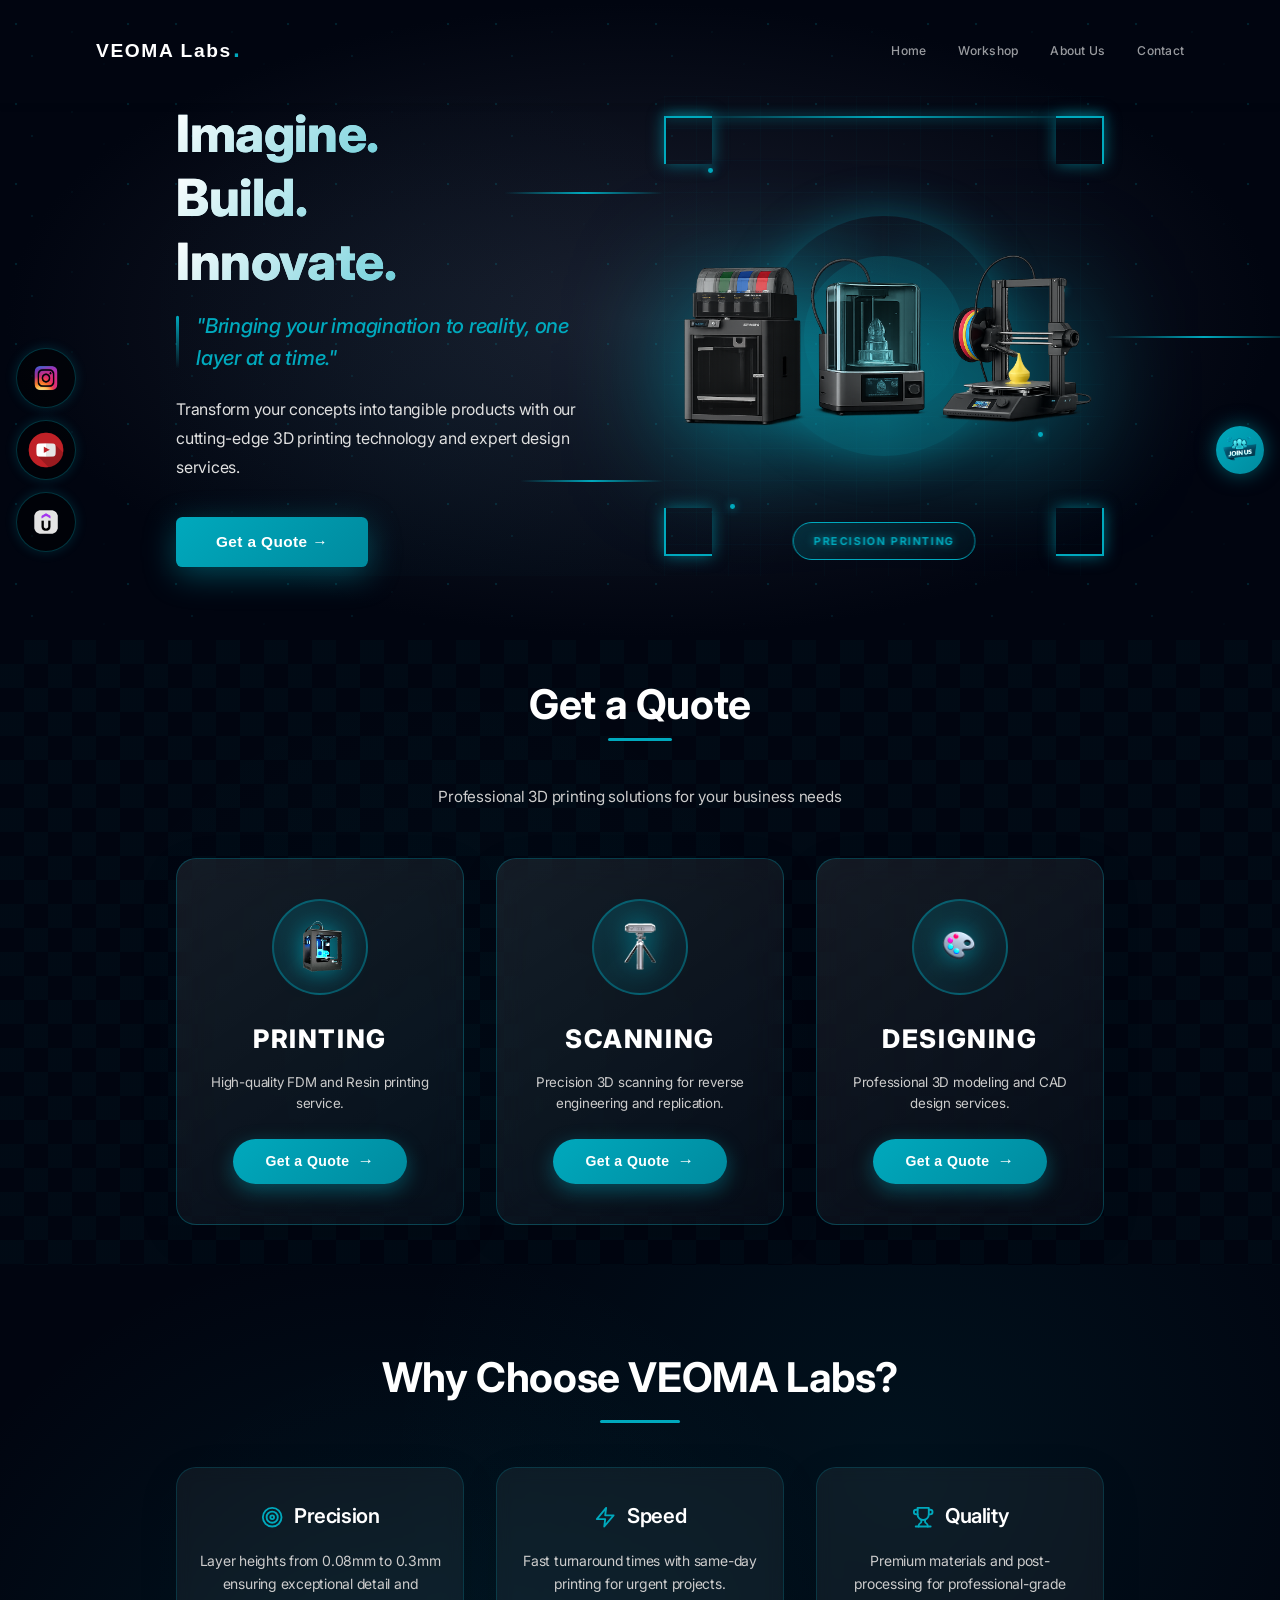
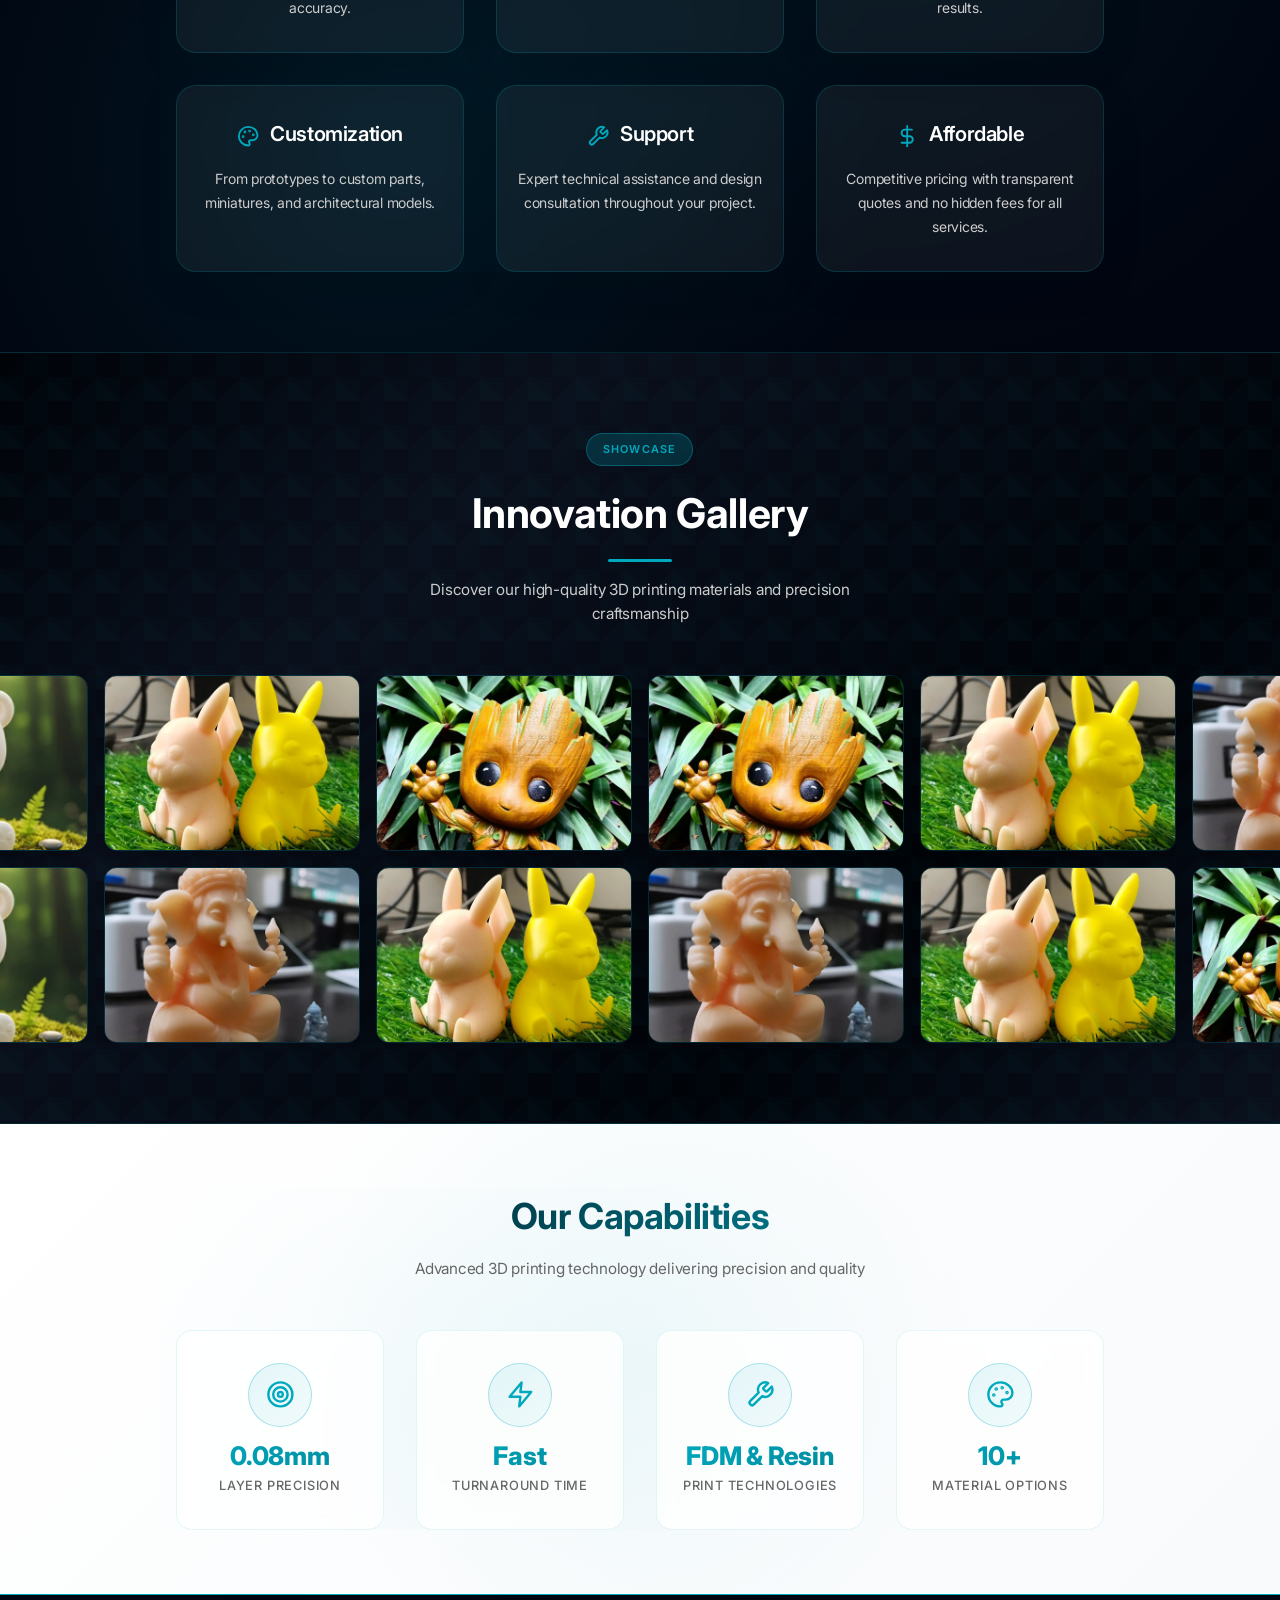
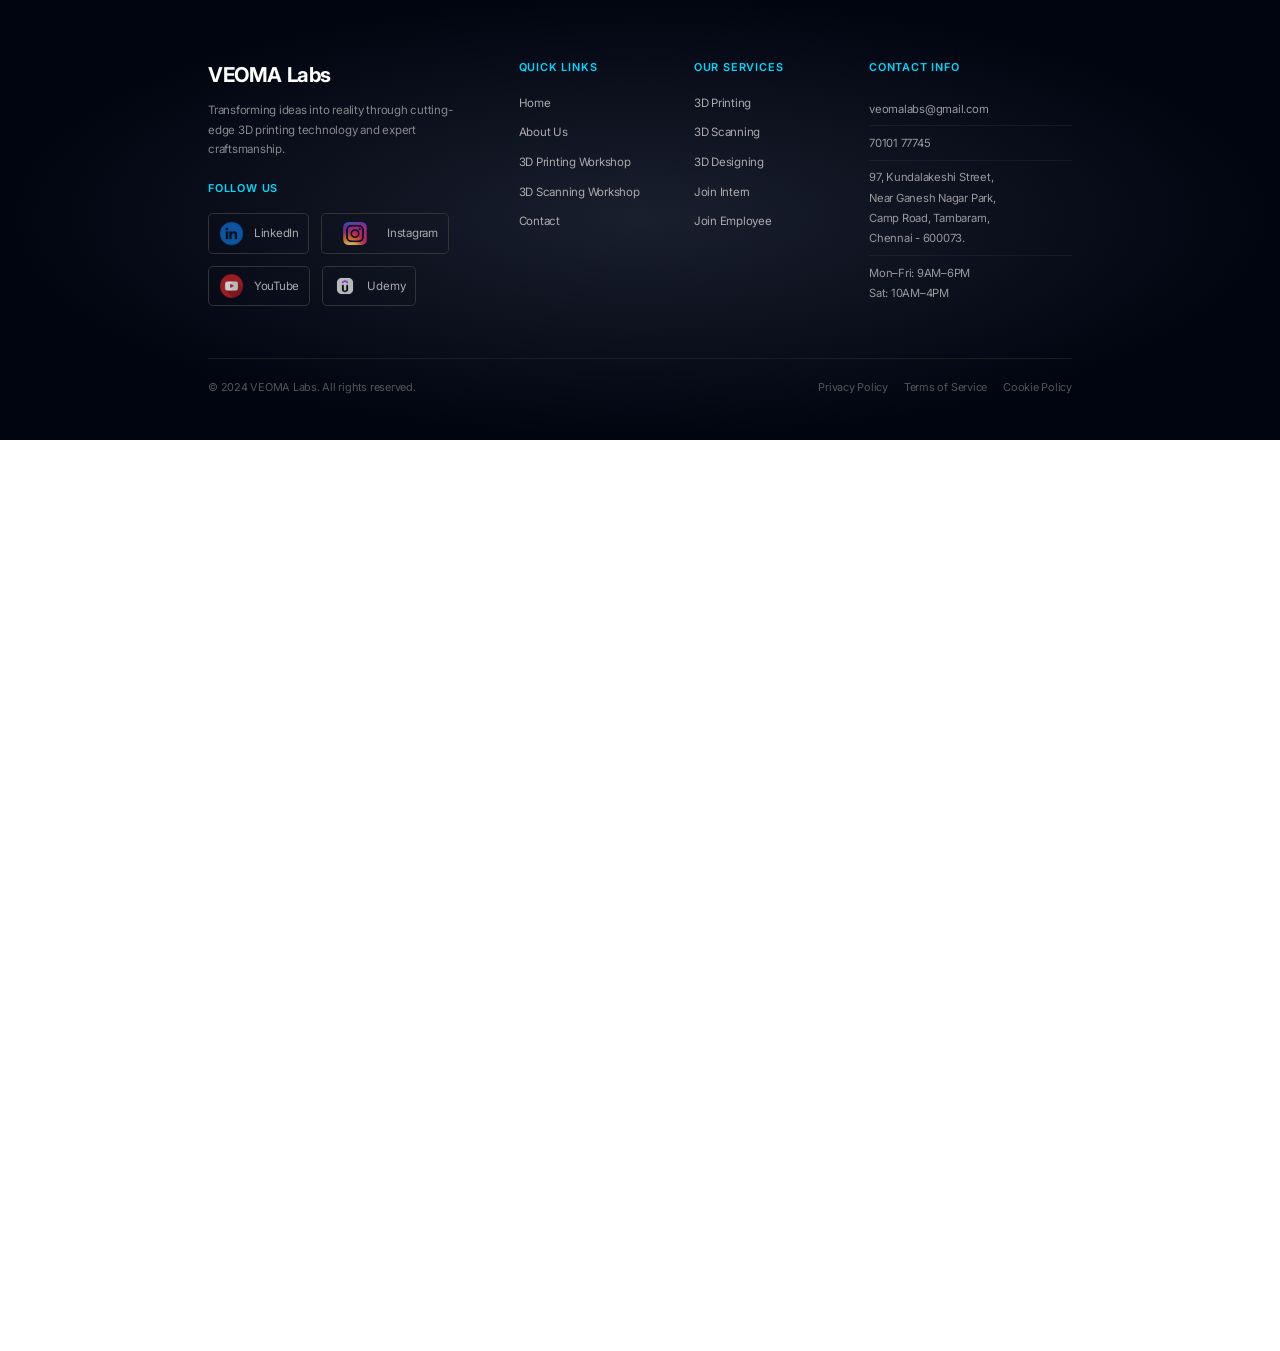
==== commit b1053800: "complted the mail issue fixing" ====
--- a/index.html
+++ b/index.html
@@ -69,31 +69,24 @@
         }
         
         .career-icon {
-            width: 75px;
-            height: 75px;
+            width: 60px;
+            height: 60px;
             border-radius: 50%;
             display: flex;
             align-items: center;
             justify-content: center;
-            background: rgba(0, 0, 0, 0.5);
-            border: 1px solid rgba(0, 169, 189, 0.3);
+            background: linear-gradient(135deg, #00a9bd, #008a9e);
+            color: white;
+            font-size: 28px;
             cursor: pointer;
             transition: all 0.3s ease;
-            box-shadow: 0 0 15px rgba(0, 169, 189, 0.2);
+            box-shadow: 0 0 25px rgba(0, 169, 189, 0.5);
             animation: glow 2s ease-in-out infinite;
-            overflow: visible;
-            padding: 0;
-        }
-
-        .career-icon img {
-            width: 85px;
-            height: 85px;
-            object-fit: contain;
         }
         
         .career-icon:hover {
             transform: scale(1.15);
-            box-shadow: 0 0 25px rgba(0, 169, 189, 0.5);
+            box-shadow: 0 0 40px rgba(0, 169, 189, 0.8);
         }
         
         @keyframes glow {
@@ -118,14 +111,14 @@
         }
         
         .career-modal-content {
-            background: linear-gradient(145deg, #000308 0%, #0a0f1c 100%);
+            background: linear-gradient(135deg, #1a1a2e 0%, #16213e 100%);
             margin: 10% auto;
             padding: 40px;
-            border: 1px solid rgba(0, 169, 189, 0.3);
+            border: 2px solid rgba(0, 169, 189, 0.5);
             border-radius: 20px;
             width: 90%;
             max-width: 500px;
-            box-shadow: 0 0 50px rgba(0, 169, 189, 0.2);
+            box-shadow: 0 0 50px rgba(0, 169, 189, 0.4);
             position: relative;
         }
         
@@ -264,299 +257,6 @@
         
         .premium-select option:hover {
             background: rgba(0,169,189,0.2);
-        }
-
-        /* Feedback Carousel */
-        .feedback-section {
-            background: linear-gradient(135deg, #0a0f1c 0%, #010510 50%, #0d1117 100%);
-            padding: 100px 0;
-            position: relative;
-            overflow: hidden;
-            border-top: 1px solid rgba(0,169,189,0.15);
-        }
-
-        .feedback-section::before {
-            content: '';
-            position: absolute;
-            top: 0; left: 0; right: 0; bottom: 0;
-            background:
-                radial-gradient(circle at 15% 50%, rgba(0,169,189,0.07) 0%, transparent 40%),
-                radial-gradient(circle at 85% 50%, rgba(0,169,189,0.05) 0%, transparent 40%);
-        }
-
-        .feedback-header {
-            text-align: center;
-            margin-bottom: 55px;
-            position: relative;
-            z-index: 2;
-        }
-
-        .feedback-badge {
-            display: inline-block;
-            background: rgba(0,169,189,0.12);
-            color: #00a9bd;
-            padding: 7px 22px;
-            border-radius: 25px;
-            font-size: 0.78rem;
-            font-weight: 700;
-            letter-spacing: 2.5px;
-            border: 1px solid rgba(0,169,189,0.3);
-            margin-bottom: 18px;
-        }
-
-        .feedback-header h2 {
-            font-size: 3rem;
-            font-weight: 800;
-            color: #ffffff;
-            margin-bottom: 15px;
-            letter-spacing: -0.5px;
-        }
-
-        .feedback-underline {
-            width: 80px;
-            height: 3px;
-            background: linear-gradient(90deg, transparent, #00a9bd, transparent);
-            margin: 0 auto 25px;
-            border-radius: 2px;
-        }
-
-        .add-feedback-btn {
-            display: inline-flex;
-            align-items: center;
-            gap: 8px;
-            background: linear-gradient(135deg, #00a9bd, #008a9e);
-            color: #ffffff;
-            border: none;
-            padding: 12px 28px;
-            border-radius: 50px;
-            font-size: 0.95rem;
-            font-weight: 600;
-            cursor: pointer;
-            transition: all 0.3s ease;
-            box-shadow: 0 8px 25px rgba(0,169,189,0.3);
-            letter-spacing: 0.5px;
-        }
-
-        .add-feedback-btn:hover {
-            transform: translateY(-3px);
-            box-shadow: 0 12px 35px rgba(0,169,189,0.5);
-        }
-
-        /* Feedback Modal */
-        .feedback-modal {
-            display: none;
-            position: fixed;
-            z-index: 3000;
-            inset: 0;
-            background: rgba(0,0,0,0.75);
-            backdrop-filter: blur(8px);
-            align-items: center;
-            justify-content: center;
-        }
-
-        .feedback-modal.open {
-            display: flex;
-        }
-
-        .feedback-modal-box {
-            background: linear-gradient(145deg, #0f1520, #080d18);
-            border: 1px solid rgba(0,169,189,0.35);
-            border-radius: 24px;
-            padding: 45px 40px;
-            width: 90%;
-            max-width: 480px;
-            position: relative;
-            box-shadow: 0 25px 60px rgba(0,169,189,0.2);
-            animation: modalSlideIn 0.35s cubic-bezier(0.23,1,0.32,1);
-        }
-
-        .feedback-modal-box::-webkit-scrollbar {
-            display: none;
-        }
-
-        .feedback-modal-box h3 {
-            color: #ffffff;
-            font-size: 1.6rem;
-            font-weight: 800;
-            margin-bottom: 8px;
-            text-align: center;
-        }
-
-        .feedback-modal-box p {
-            color: #888;
-            font-size: 0.88rem;
-            text-align: center;
-            margin-bottom: 30px;
-        }
-
-        .feedback-modal-close {
-            position: absolute;
-            top: 18px;
-            right: 22px;
-            background: none;
-            border: none;
-            color: #666;
-            font-size: 1.5rem;
-            cursor: pointer;
-            transition: color 0.2s;
-        }
-
-        .feedback-modal-close:hover { color: #00a9bd; }
-
-        .fb-form-group {
-            margin-bottom: 18px;
-        }
-
-        .fb-form-group label {
-            display: block;
-            color: #00a9bd;
-            font-size: 0.8rem;
-            font-weight: 700;
-            text-transform: uppercase;
-            letter-spacing: 1px;
-            margin-bottom: 8px;
-        }
-
-        .fb-form-group input,
-        .fb-form-group textarea {
-            width: 100%;
-            padding: 13px 16px;
-            background: rgba(255,255,255,0.05);
-            border: 1px solid rgba(0,169,189,0.2);
-            border-radius: 12px;
-            color: #ffffff;
-            font-size: 0.95rem;
-            font-family: 'Inter', sans-serif;
-            transition: all 0.3s;
-            box-sizing: border-box;
-        }
-
-        .fb-form-group input::placeholder,
-        .fb-form-group textarea::placeholder { color: rgba(255,255,255,0.3); }
-
-        .fb-form-group input:focus,
-        .fb-form-group textarea:focus {
-            outline: none;
-            border-color: #00a9bd;
-            background: rgba(0,169,189,0.07);
-        }
-
-        .fb-form-group textarea { resize: none; height: 90px; }
-
-        .fb-rating-group {
-            display: flex;
-            gap: 8px;
-            margin-bottom: 25px;
-        }
-
-        .fb-star {
-            font-size: 1.8rem;
-            cursor: pointer;
-            color: rgba(255,255,255,0.2);
-            transition: color 0.2s, transform 0.2s;
-        }
-
-        .fb-star.active, .fb-star:hover { color: #f59e0b; transform: scale(1.2); }
-
-        .fb-submit-btn {
-            width: 100%;
-            padding: 14px;
-            background: linear-gradient(135deg, #00a9bd, #008a9e);
-            color: white;
-            border: none;
-            border-radius: 12px;
-            font-size: 1rem;
-            font-weight: 700;
-            cursor: pointer;
-            transition: all 0.3s;
-            letter-spacing: 0.5px;
-        }
-
-        .fb-submit-btn:hover {
-            transform: translateY(-2px);
-            box-shadow: 0 10px 30px rgba(0,169,189,0.4);
-        }
-
-        .feedback-track-wrapper {
-            overflow: hidden;
-            mask-image: linear-gradient(90deg, transparent 0%, #000 6%, #000 94%, transparent 100%);
-            -webkit-mask-image: linear-gradient(90deg, transparent 0%, #000 6%, #000 94%, transparent 100%);
-        }
-
-        .feedback-track-wrapper:hover .feedback-track {
-            animation-play-state: paused;
-        }
-
-        .feedback-track {
-            display: flex;
-            gap: 25px;
-            width: max-content;
-            animation: fbScrollLeft 40s linear infinite;
-            padding: 10px 0 20px;
-        }
-
-        @keyframes fbScrollLeft {
-            0%   { transform: translateX(0); }
-            100% { transform: translateX(-50%); }
-        }
-
-        .feedback-card {
-            width: 360px;
-            min-width: 360px;
-            background: linear-gradient(145deg, rgba(20,26,40,0.9), rgba(5,10,20,0.95));
-            border: 1px solid rgba(0,169,189,0.15);
-            border-radius: 20px;
-            padding: 30px;
-            flex-shrink: 0;
-            transition: all 0.4s ease;
-            display: flex;
-            flex-direction: column;
-            gap: 12px;
-            box-shadow: 0 4px 20px rgba(0,0,0,0.3);
-        }
-
-        .feedback-card:hover {
-            border-color: rgba(0,169,189,0.45);
-            box-shadow: 0 15px 40px rgba(0,169,189,0.18);
-            transform: translateY(-6px);
-        }
-
-        .fb-avatar-placeholder {
-            width: 56px;
-            height: 56px;
-            border-radius: 50%;
-            background: linear-gradient(135deg, rgba(0,169,189,0.3), rgba(0,138,158,0.15));
-            border: 2px solid rgba(0,169,189,0.4);
-            flex-shrink: 0;
-        }
-
-        .fb-stars {
-            color: #f59e0b;
-            font-size: 0.9rem;
-            letter-spacing: 2px;
-        }
-
-        .fb-text {
-            color: #b8c5d6;
-            font-size: 0.92rem;
-            line-height: 1.75;
-            font-style: italic;
-            flex: 1;
-        }
-
-        .fb-name {
-            color: #ffffff;
-            font-size: 0.95rem;
-            font-weight: 700;
-            display: block;
-        }
-
-        .fb-role {
-            color: #00a9bd;
-            font-size: 0.8rem;
-            font-weight: 500;
-            display: block;
-            letter-spacing: 0.5px;
         }
     </style>
 </head>
@@ -578,7 +278,7 @@
     <!-- Floating Career Icon - Right Side -->
     <div class="floating-career">
         <div class="career-icon" onclick="openCareerModal()" title="Join Us">
-            <img src="images/Join-us/join.png" alt="Join Us">
+            <img src="images/Join-us/join.png" alt="Join Us" style="width:100%;height:100%;object-fit:contain;border-radius:50%;">
         </div>
     </div>
     
@@ -591,22 +291,22 @@
             
             <div class="career-options">
                 <div class="career-option-btn" onclick="selectCareerType('intern')">
-                    <div class="icon"><img src="images/Join-us/intern.png" alt="Intern" style="width:60px;height:60px;object-fit:contain;"></div>
+                    <div class="icon">🎓</div>
                     <div class="label">Intern</div>
                 </div>
                 <div class="career-option-btn" onclick="selectCareerType('employee')">
-                    <div class="icon"><img src="images/Join-us/employee.png" alt="Employee" style="width:60px;height:60px;object-fit:contain;"></div>
+                    <div class="icon">💼</div>
                     <div class="label">Employee</div>
                 </div>
             </div>
             
             <div class="contact-options" id="contactOptions">
                 <a href="#" id="whatsappLink" class="contact-btn" target="_blank">
-                    <img src="images/Join-us/whats-app.png" alt="WhatsApp" style="width:28px;height:28px;object-fit:contain;">
+                    <span>📱</span>
                     <span>WhatsApp</span>
                 </a>
                 <a href="#" id="gmailLink" class="contact-btn" target="_blank">
-                    <img src="images/Join-us/gmail.png" alt="Gmail" style="width:28px;height:28px;object-fit:contain;">
+                    <span>✉️</span>
                     <span>Gmail</span>
                 </a>
             </div>
@@ -637,7 +337,7 @@
                     <div class="tech-showcase">
                         <div class="grid-bg"></div>
                         <div class="printer-frame">
-                            <img src="images/home-printer.png" alt="3D Printer" class="printer-icon">
+                            <img src="images/home-printer3.png" alt="3D Printer" class="printer-icon">
                             <div class="frame-corner tl"></div>
                             <div class="frame-corner tr"></div>
                             <div class="frame-corner bl"></div>
@@ -723,27 +423,27 @@
             <h2>Why Choose VEOMA Labs?</h2>
             <div class="features-grid">
                 <div class="feature">
-                    <h3>🎯 Precision</h3>
+                    <h3><svg xmlns="http://www.w3.org/2000/svg" width="28" height="28" viewBox="0 0 24 24" fill="none" stroke="#00a9bd" stroke-width="2" stroke-linecap="round" stroke-linejoin="round" style="vertical-align:middle;margin-right:8px"><circle cx="12" cy="12" r="10"/><circle cx="12" cy="12" r="6"/><circle cx="12" cy="12" r="2"/></svg> Precision</h3>
                     <p>Layer heights from 0.08mm to 0.3mm ensuring exceptional detail and accuracy.</p>
                 </div>
                 <div class="feature">
-                    <h3>⚡ Speed</h3>
+                    <h3><svg xmlns="http://www.w3.org/2000/svg" width="28" height="28" viewBox="0 0 24 24" fill="none" stroke="#00a9bd" stroke-width="2" stroke-linecap="round" stroke-linejoin="round" style="vertical-align:middle;margin-right:8px"><polygon points="13 2 3 14 12 14 11 22 21 10 12 10 13 2"/></svg> Speed</h3>
                     <p>Fast turnaround times with same-day printing for urgent projects.</p>
                 </div>
                 <div class="feature">
-                    <h3>🏆 Quality</h3>
+                    <h3><svg xmlns="http://www.w3.org/2000/svg" width="28" height="28" viewBox="0 0 24 24" fill="none" stroke="#00a9bd" stroke-width="2" stroke-linecap="round" stroke-linejoin="round" style="vertical-align:middle;margin-right:8px"><path d="M6 9H4.5a2.5 2.5 0 0 1 0-5H6"/><path d="M18 9h1.5a2.5 2.5 0 0 0 0-5H18"/><path d="M4 22h16"/><path d="M10 14.66V17c0 .55-.47.98-.97 1.21C7.85 18.75 7 20.24 7 22"/><path d="M14 14.66V17c0 .55.47.98.97 1.21C16.15 18.75 17 20.24 17 22"/><path d="M18 2H6v7a6 6 0 0 0 12 0V2Z"/></svg> Quality</h3>
                     <p>Premium materials and post-processing for professional-grade results.</p>
                 </div>
                 <div class="feature">
-                    <h3>🎨 Customization</h3>
+                    <h3><svg xmlns="http://www.w3.org/2000/svg" width="28" height="28" viewBox="0 0 24 24" fill="none" stroke="#00a9bd" stroke-width="2" stroke-linecap="round" stroke-linejoin="round" style="vertical-align:middle;margin-right:8px"><circle cx="13.5" cy="6.5" r=".5" fill="#00a9bd"/><circle cx="17.5" cy="10.5" r=".5" fill="#00a9bd"/><circle cx="8.5" cy="7.5" r=".5" fill="#00a9bd"/><circle cx="6.5" cy="12.5" r=".5" fill="#00a9bd"/><path d="M12 2C6.5 2 2 6.5 2 12s4.5 10 10 10c.926 0 1.648-.746 1.648-1.688 0-.437-.18-.835-.437-1.125-.29-.289-.438-.652-.438-1.125a1.64 1.64 0 0 1 1.668-1.668h1.996c3.051 0 5.555-2.503 5.555-5.554C21.965 6.012 17.461 2 12 2z"/></svg> Customization</h3>
                     <p>From prototypes to custom parts, miniatures, and architectural models.</p>
                 </div>
                 <div class="feature">
-                    <h3>🔧 Support</h3>
+                    <h3><svg xmlns="http://www.w3.org/2000/svg" width="28" height="28" viewBox="0 0 24 24" fill="none" stroke="#00a9bd" stroke-width="2" stroke-linecap="round" stroke-linejoin="round" style="vertical-align:middle;margin-right:8px"><path d="M14.7 6.3a1 1 0 0 0 0 1.4l1.6 1.6a1 1 0 0 0 1.4 0l3.77-3.77a6 6 0 0 1-7.94 7.94l-6.91 6.91a2.12 2.12 0 0 1-3-3l6.91-6.91a6 6 0 0 1 7.94-7.94l-3.76 3.76z"/></svg> Support</h3>
                     <p>Expert technical assistance and design consultation throughout your project.</p>
                 </div>
                 <div class="feature">
-                    <h3>💰 Affordable</h3>
+                    <h3><svg xmlns="http://www.w3.org/2000/svg" width="28" height="28" viewBox="0 0 24 24" fill="none" stroke="#00a9bd" stroke-width="2" stroke-linecap="round" stroke-linejoin="round" style="vertical-align:middle;margin-right:8px"><line x1="12" y1="1" x2="12" y2="23"/><path d="M17 5H9.5a3.5 3.5 0 0 0 0 7h5a3.5 3.5 0 0 1 0 7H6"/></svg> Affordable</h3>
                     <p>Competitive pricing with transparent quotes and no hidden fees for all services.</p>
                 </div>
             </div>
@@ -752,96 +452,171 @@
     <!-- Printing Quote Modal -->
     <div id="printingModal" class="modal premium-modal">
         <div class="modal-backdrop"></div>
-        <div class="feedback-modal-box" style="max-width:750px; width:95%; height:95vh; overflow-y:auto; position:relative; margin:auto; scrollbar-width:none; -ms-overflow-style:none;">
-            <button class="feedback-modal-close" onclick="closeServiceModal('printing')">&times;</button>
-            <div style="text-align:center; margin-bottom:25px;">
-                <img src="images/removed_bg3.png" alt="Printing" style="width:70px;height:70px;object-fit:contain; filter:brightness(1.8) drop-shadow(0 0 10px rgba(0,169,189,0.6));">
-                <h3 style="color:#00a9bd; font-size:1.5rem; font-weight:800; margin-top:10px;">3D Printing Quote</h3>
-            </div>
-            <form id="printingForm" onsubmit="handleServiceSubmit(event, 'printing')">
-                <div style="display:grid; grid-template-columns:1fr 1fr; gap:15px; margin-bottom:15px;">
-                    <div class="fb-form-group"><label>Full Name</label><input type="text" name="name" placeholder="Enter your full name" required></div>
-                    <div class="fb-form-group"><label>WhatsApp Number</label><input type="tel" name="mobile" placeholder="+91 98765 43210" pattern="[6-9][0-9]{9}" required></div>
-                </div>
-                <div class="fb-form-group"><label>Email Address</label><input type="email" name="email" placeholder="your.email@company.com" required></div>
-                <div class="fb-form-group">
-                    <label>Dimensions (mm)</label>
-                    <div style="display:grid; grid-template-columns:1fr 1fr 1fr; gap:10px;">
-                        <input type="number" name="dimX" placeholder="Length (X)" required style="padding:13px 16px; background:rgba(255,255,255,0.05); border:1px solid rgba(0,169,189,0.2); border-radius:12px; color:#fff; font-size:0.95rem;">
-                        <input type="number" name="dimY" placeholder="Width (Y)" required style="padding:13px 16px; background:rgba(255,255,255,0.05); border:1px solid rgba(0,169,189,0.2); border-radius:12px; color:#fff; font-size:0.95rem;">
-                        <input type="number" name="dimZ" placeholder="Height (Z)" required style="padding:13px 16px; background:rgba(255,255,255,0.05); border:1px solid rgba(0,169,189,0.2); border-radius:12px; color:#fff; font-size:0.95rem;">
-                    </div>
-                </div>
-                <div class="fb-form-group"><label>Upload 3D File (.STL or .OBJ)</label>
-                        <label for="fileInput" style="display:flex; align-items:center; gap:12px; padding:14px 20px; background:rgba(0,169,189,0.08); border:2px dashed rgba(0,169,189,0.4); border-radius:12px; cursor:pointer; color:#00a9bd; font-size:0.95rem; font-weight:600; transition:all 0.3s; text-transform:none; letter-spacing:0;">
-                            <span style="font-size:1.5rem;">📁</span>
-                            <span id="fileLabel">Click to browse .STL or .OBJ file</span>
-                        </label>
-                        <input type="file" name="file" accept=".stl,.obj" required id="fileInput" style="display:none;" onchange="document.getElementById('fileLabel').textContent = this.files[0] ? this.files[0].name : 'Click to browse .STL or .OBJ file'">
-                </div>
-                <div class="fb-form-group">
-                    <label>Select Material</label>
-                    <select name="material" required class="premium-select"><option value="" disabled selected>Choose material</option><option value="PLA">PLA</option><option value="PLA+">PLA+</option><option value="ABS">ABS</option><option value="TPU">TPU</option><option value="PETG">PETG</option></select>
-                </div>
-                <div class="fb-form-group"><label>Project Details</label><textarea name="comments" placeholder="Describe your project requirements..." style="height:90px; resize:none;" required></textarea></div>
-                <button type="submit" class="fb-submit-btn">Request Quote &rarr;</button>
-            </form>
+        <div class="modal-content premium-modal-content">
+            <div class="modal-header">
+                <div class="modal-icon">
+                    <span><img src="images/removed_bg3.png" alt=""></span>
+                </div>
+                <h3 class="modal-title">3D Printing Quote</h3>
+                <span class="close premium-close" onclick="closeServiceModal('printing')">&times;</span>
+            </div>
+            <div class="modal-body">
+                <form id="printingForm" class="premium-quote-form" onsubmit="handleServiceSubmit(event, 'printing')">
+                    <div class="form-row">
+                        <div class="form-group">
+                            <label>Full Name</label>
+                            <input type="text" name="name" placeholder="Enter your full name" required>
+                        </div>
+                        <div class="form-group">
+                            <label>WhatsApp Number</label>
+                            <input type="tel" name="mobile" placeholder="+91 98765 43210" pattern="[6-9][0-9]{9}" title="Enter valid 10-digit Indian mobile number starting with 6-9" required>
+                        </div>
+                    </div>
+                    <div class="form-group">
+                        <label>Email Address</label>
+                        <input type="email" name="email" placeholder="your.email@company.com" required>
+                    </div>
+                    <div class="form-group">
+                        <label>Dimensions (mm)</label>
+                        <div class="dimensions-grid premium-dimensions">
+                            <input type="number" name="dimX" placeholder="Length (X)" required>
+                            <input type="number" name="dimY" placeholder="Width (Y)" required>
+                            <input type="number" name="dimZ" placeholder="Height (Z)" required>
+                        </div>
+                    </div>
+                    <div class="form-group">
+                        <label>Upload 3D File</label>
+                        <div class="file-upload-area" onclick="document.getElementById('fileInput').click()" style="cursor:pointer;">
+                            <input type="file" name="file" accept=".stl,.obj" required id="fileInput" style="position:absolute;width:1px;height:1px;opacity:0;">
+                            <div class="file-upload-text">
+                                <span class="upload-icon">📁</span>
+                                <span id="fileLabelText">Drop your .STL or .OBJ file here or click to browse</span>
+                            </div>
+                        </div>
+                        <span id="fileError" style="color: #ff6b6b; font-size: 0.9rem; display: none; margin-top: 5px;">Only STL or OBJ files are allowed.</span>
+                    </div>
+                    <div class="form-group">
+                        <label>Select Material</label>
+                        <select name="material" required class="premium-select">
+                            <option value="" disabled selected>Choose material</option>
+                            <option value="PLA">PLA</option>
+                            <option value="PLA+">PLA+</option>
+                            <option value="ABS">ABS</option>
+                            <option value="TPU">TPU</option>
+                            <option value="PETG">PETG</option>
+                        </select>
+                    </div>
+                    <div class="form-group">
+                        <label>Project Details</label>
+                        <textarea name="comments" placeholder="Describe your project requirements, material preferences, quantity, and any special instructions..." required></textarea>
+                    </div>
+                    <button type="submit" class="premium-submit-btn">
+                        <span>Request Quote</span>
+                        <div class="btn-icon">→</div>
+                    </button>
+                </form>
+            </div>
         </div>
     </div>
 
     <!-- Scanning Quote Modal -->
     <div id="scanningModal" class="modal premium-modal">
         <div class="modal-backdrop"></div>
-        <div class="feedback-modal-box" style="max-width:750px; width:95%; height:95vh; overflow-y:auto; position:relative; margin:auto; scrollbar-width:none; -ms-overflow-style:none;">
-            <button class="feedback-modal-close" onclick="closeServiceModal('scanning')">&times;</button>
-            <div style="text-align:center; margin-bottom:25px;">
-                <img src="images/scanner.png" alt="Scanning" style="width:70px;height:70px;object-fit:contain; filter:brightness(1.8) drop-shadow(0 0 10px rgba(0,169,189,0.6));">
-                <h3 style="color:#00a9bd; font-size:1.5rem; font-weight:800; margin-top:10px;">3D Scanning Quote</h3>
-            </div>
-            <form id="scanningForm" onsubmit="handleServiceSubmit(event, 'scanning')">
-                <div style="display:grid; grid-template-columns:1fr 1fr; gap:15px; margin-bottom:15px;">
-                    <div class="fb-form-group"><label>Full Name</label><input type="text" name="name" placeholder="Enter your full name" required></div>
-                    <div class="fb-form-group"><label>WhatsApp Number</label><input type="tel" name="mobile" placeholder="+91 98765 43210" pattern="[6-9][0-9]{9}" required></div>
-                </div>
-                <div class="fb-form-group"><label>Email Address</label><input type="email" name="email" placeholder="your.email@company.com" required></div>
-                <div class="fb-form-group"><label>Upload Images (Min 4-5)</label>
-                        <label style="display:flex; align-items:center; gap:12px; padding:14px 20px; background:rgba(0,169,189,0.08); border:2px dashed rgba(0,169,189,0.4); border-radius:12px; cursor:pointer; color:#00a9bd; font-size:0.95rem; font-weight:600; transition:all 0.3s; text-transform:none; letter-spacing:0;">
-                            <span style="font-size:1.5rem;">📷</span>
-                            <span id="scanFileLabel">Click to browse images (min 4-5)</span>
-                        </label>
-                        <input type="file" name="images" accept="image/*" multiple required style="display:none;" onchange="document.getElementById('scanFileLabel').textContent = this.files.length + ' file(s) selected'">
-                </div>
-                <div class="fb-form-group"><label>Project Details</label><textarea name="comments" placeholder="Describe your scanning requirements..." style="height:90px; resize:none;" required></textarea></div>
-                <button type="submit" class="fb-submit-btn">Request Quote &rarr;</button>
-            </form>
+        <div class="modal-content premium-modal-content">
+            <div class="modal-header">
+                <div class="modal-icon">
+                    <span><img src="images/scanner.png" alt=""></span>
+                
+                </div>
+                <h3 class="modal-title">3D Scanning Quote</h3>
+                <span class="close premium-close" onclick="closeServiceModal('scanning')">&times;</span>
+            </div>
+            <div class="modal-body">
+                <form id="scanningForm" class="premium-quote-form" onsubmit="handleServiceSubmit(event, 'scanning')">
+                    <div class="form-row">
+                        <div class="form-group">
+                            <label>Full Name</label>
+                            <input type="text" name="name" placeholder="Enter your full name" required>
+                        </div>
+                        <div class="form-group">
+                            <label>WhatsApp Number</label>
+                            <input type="tel" name="mobile" placeholder="+91 98765 43210" pattern="[6-9][0-9]{9}" title="Enter valid 10-digit Indian mobile number starting with 6-9" required>
+                        </div>
+                    </div>
+                    <div class="form-group">
+                        <label>Email Address</label>
+                        <input type="email" name="email" placeholder="your.email@company.com" required>
+                    </div>
+                    <div class="form-group">
+                        <label>Upload Images (Min 4-5)</label>
+                        <div class="file-upload-area" onclick="document.getElementById('scanFileInput').click()" style="cursor:pointer;">
+                            <input type="file" id="scanFileInput" name="images" accept="image/*" multiple style="position:absolute;width:1px;height:1px;opacity:0;" onchange="this.closest('.file-upload-area').querySelector('span:last-child').textContent = this.files.length + ' file(s) selected'">
+                            <div class="file-upload-text">
+                                <span class="upload-icon">📷</span>
+                                <span>Drop your images here or click to browse</span>
+                            </div>
+                        </div>
+                    </div>
+                    <div class="form-group">
+                        <label>Project Details</label>
+                        <textarea name="comments" placeholder="Describe your scanning requirements, object details, and any special instructions..." required></textarea>
+                    </div>
+                    <button type="submit" class="premium-submit-btn">
+                        <span>Request Quote</span>
+                        <div class="btn-icon">→</div>
+                    </button>
+                </form>
+            </div>
         </div>
     </div>
 
     <!-- Designing Quote Modal -->
     <div id="designingModal" class="modal premium-modal">
         <div class="modal-backdrop"></div>
-        <div class="feedback-modal-box" style="max-width:750px; width:95%; height:95vh; overflow-y:auto; position:relative; margin:auto; scrollbar-width:none; -ms-overflow-style:none;">
-            <button class="feedback-modal-close" onclick="closeServiceModal('designing')">&times;</button>
-            <div style="text-align:center; margin-bottom:25px;">
-                <img src="images/design.png" alt="Designing" style="width:70px;height:70px;object-fit:contain; filter:brightness(1.8) drop-shadow(0 0 10px rgba(0,169,189,0.6));">
-                <h3 style="color:#00a9bd; font-size:1.5rem; font-weight:800; margin-top:10px;">3D Designing Quote</h3>
-            </div>
-            <form id="designingForm" onsubmit="handleServiceSubmit(event, 'designing')">
-                <div style="display:grid; grid-template-columns:1fr 1fr; gap:15px; margin-bottom:15px;">
-                    <div class="fb-form-group"><label>Full Name</label><input type="text" name="name" placeholder="Enter your full name" required></div>
-                    <div class="fb-form-group"><label>WhatsApp Number</label><input type="tel" name="mobile" placeholder="+91 98765 43210" pattern="[6-9][0-9]{9}" required></div>
-                </div>
-                <div class="fb-form-group"><label>Email Address</label><input type="email" name="email" placeholder="your.email@company.com" required></div>
-                <div class="fb-form-group"><label>Product Images (Min 4-5)</label>
-                        <label style="display:flex; align-items:center; gap:12px; padding:14px 20px; background:rgba(0,169,189,0.08); border:2px dashed rgba(0,169,189,0.4); border-radius:12px; cursor:pointer; color:#00a9bd; font-size:0.95rem; font-weight:600; transition:all 0.3s; text-transform:none; letter-spacing:0;">
-                            <span style="font-size:1.5rem;">🖼️</span>
-                            <span id="designFileLabel">Click to browse product images (min 4-5)</span>
-                        </label>
-                        <input type="file" name="images" accept="image/*" multiple required style="display:none;" onchange="document.getElementById('designFileLabel').textContent = this.files.length + ' file(s) selected'">
-                </div>
-                <div class="fb-form-group"><label>Project Details</label><textarea name="comments" placeholder="Describe your design requirements..." style="height:90px; resize:none;" required></textarea></div>
-                <button type="submit" class="fb-submit-btn">Request Quote &rarr;</button>
-            </form>
+        <div class="modal-content premium-modal-content">
+            <div class="modal-header">
+                <div class="modal-icon">
+                    <span><img src="images/design.png" alt=""></span>
+                </div>
+                <h3 class="modal-title">3D Designing Quote</h3>
+                <span class="close premium-close" onclick="closeServiceModal('designing')">&times;</span>
+            </div>
+            <div class="modal-body">
+                <form id="designingForm" class="premium-quote-form" onsubmit="handleServiceSubmit(event, 'designing')">
+                    <div class="form-row">
+                        <div class="form-group">
+                            <label>Full Name</label>
+                            <input type="text" name="name" placeholder="Enter your full name" required>
+                        </div>
+                        <div class="form-group">
+                            <label>WhatsApp Number</label>
+                            <input type="tel" name="mobile" placeholder="+91 98765 43210" pattern="[6-9][0-9]{9}" title="Enter valid 10-digit Indian mobile number starting with 6-9" required>
+                        </div>
+                    </div>
+                    <div class="form-group">
+                        <label>Email Address</label>
+                        <input type="email" name="email" placeholder="your.email@company.com" required>
+                    </div>
+                    <div class="form-group">
+                        <label>Product Images (Min 4-5)</label>
+                        <div class="file-upload-area" onclick="document.getElementById('designFileInput').click()" style="cursor:pointer;">
+                            <input type="file" id="designFileInput" name="images" accept="image/*" multiple style="position:absolute;width:1px;height:1px;opacity:0;" onchange="this.closest('.file-upload-area').querySelector('span:last-child').textContent = this.files.length + ' file(s) selected'">
+                            <div class="file-upload-text">
+                                <span class="upload-icon">🖼️</span>
+                                <span>Drop your product images here or click to browse</span>
+                            </div>
+                        </div>
+                    </div>
+                    <div class="form-group">
+                        <label>Project Details</label>
+                        <textarea name="comments" placeholder="Describe your design requirements, specifications, and any special instructions..." required></textarea>
+                    </div>
+                    <button type="submit" class="premium-submit-btn">
+                        <span>Request Quote</span>
+                        <div class="btn-icon">→</div>
+                    </button>
+                </form>
+            </div>
         </div>
     </div>
 
@@ -915,22 +690,22 @@
             </div>
             <div class="stats-grid">
                 <div class="stat-item">
-                    <div class="stat-icon">🎯</div>
+                    <div class="stat-icon"><svg xmlns="http://www.w3.org/2000/svg" width="36" height="36" viewBox="0 0 24 24" fill="none" stroke="#00a9bd" stroke-width="2" stroke-linecap="round" stroke-linejoin="round"><circle cx="12" cy="12" r="10"/><circle cx="12" cy="12" r="6"/><circle cx="12" cy="12" r="2"/></svg></div>
                     <div class="stat-number">0.08mm</div>
                     <div class="stat-label">Layer Precision</div>
                 </div>
                 <div class="stat-item">
-                    <div class="stat-icon">⚡</div>
+                    <div class="stat-icon"><svg xmlns="http://www.w3.org/2000/svg" width="36" height="36" viewBox="0 0 24 24" fill="none" stroke="#00a9bd" stroke-width="2" stroke-linecap="round" stroke-linejoin="round"><polygon points="13 2 3 14 12 14 11 22 21 10 12 10 13 2"/></svg></div>
                     <div class="stat-number">Fast</div>
                     <div class="stat-label">Turnaround Time</div>
                 </div>
                 <div class="stat-item">
-                    <div class="stat-icon">🔧</div>
+                    <div class="stat-icon"><svg xmlns="http://www.w3.org/2000/svg" width="36" height="36" viewBox="0 0 24 24" fill="none" stroke="#00a9bd" stroke-width="2" stroke-linecap="round" stroke-linejoin="round"><path d="M14.7 6.3a1 1 0 0 0 0 1.4l1.6 1.6a1 1 0 0 0 1.4 0l3.77-3.77a6 6 0 0 1-7.94 7.94l-6.91 6.91a2.12 2.12 0 0 1-3-3l6.91-6.91a6 6 0 0 1 7.94-7.94l-3.76 3.76z"/></svg></div>
                     <div class="stat-number">FDM & Resin</div>
                     <div class="stat-label">Print Technologies</div>
                 </div>
                 <div class="stat-item">
-                    <div class="stat-icon">🎨</div>
+                    <div class="stat-icon"><svg xmlns="http://www.w3.org/2000/svg" width="36" height="36" viewBox="0 0 24 24" fill="none" stroke="#00a9bd" stroke-width="2" stroke-linecap="round" stroke-linejoin="round"><circle cx="13.5" cy="6.5" r=".5" fill="#00a9bd"/><circle cx="17.5" cy="10.5" r=".5" fill="#00a9bd"/><circle cx="8.5" cy="7.5" r=".5" fill="#00a9bd"/><circle cx="6.5" cy="12.5" r=".5" fill="#00a9bd"/><path d="M12 2C6.5 2 2 6.5 2 12s4.5 10 10 10c.926 0 1.648-.746 1.648-1.688 0-.437-.18-.835-.437-1.125-.29-.289-.438-.652-.438-1.125a1.64 1.64 0 0 1 1.668-1.668h1.996c3.051 0 5.555-2.503 5.555-5.554C21.965 6.012 17.461 2 12 2z"/></svg></div>
                     <div class="stat-number">10+</div>
                     <div class="stat-label">Material Options</div>
                 </div>
@@ -940,83 +715,10 @@
     </section>
 
 
-    <!-- Customer Feedback Section -->
-    <section class="feedback-section">
-        <div class="feedback-header">
-            <div class="feedback-badge">TESTIMONIALS</div>
-            <h2>What Our Customers Say</h2>
-            <div class="feedback-underline"></div>
-            <button class="add-feedback-btn" onclick="openFeedbackModal()">+ Add Your Feedback</button>
-        </div>
-
-        <!-- Feedback Modal -->
-        <div class="feedback-modal" id="feedbackModal">
-            <div class="feedback-modal-box">
-                <button class="feedback-modal-close" onclick="closeFeedbackModal()">&times;</button>
-                <h3>Share Your Experience</h3>
-                <p>We'd love to hear what you think!</p>
-                <div class="fb-form-group">
-                    <label>Your Name</label>
-                    <input type="text" id="fbName" placeholder="Enter your name">
-                </div>
-                <div class="fb-form-group">
-                    <label>Profession / Role</label>
-                    <input type="text" id="fbRole" placeholder="e.g. Engineer, Student, Designer">
-                </div>
-                <div class="fb-form-group">
-                    <label>Your Message</label>
-                    <textarea id="fbMessage" placeholder="Share your experience with VEOMA Labs..."></textarea>
-                </div>
-                <div class="fb-form-group">
-                    <label>Rating</label>
-                    <div class="fb-rating-group" id="fbRating">
-                        <span class="fb-star" data-val="1">&#9733;</span>
-                        <span class="fb-star" data-val="2">&#9733;</span>
-                        <span class="fb-star" data-val="3">&#9733;</span>
-                        <span class="fb-star" data-val="4">&#9733;</span>
-                        <span class="fb-star" data-val="5">&#9733;</span>
-                    </div>
-                </div>
-                <button class="fb-submit-btn" onclick="submitFeedback()">Done &rarr;</button>
-            </div>
-        </div>
-        <div class="feedback-track-wrapper">
-            <div class="feedback-track">
-                <div class="feedback-card">
-                    <div class="fb-avatar-placeholder"></div>
-                    <div class="fb-stars">★★★★★</div>
-                    <p class="fb-text">"Absolutely amazing print quality! The layer precision was incredible and the final product exceeded all my expectations."</p>
-                    <span class="fb-name">Rahul Sharma</span>
-                    <span class="fb-role">Product Designer</span>
-                </div>
-                <div class="feedback-card">
-                    <div class="fb-avatar-placeholder"></div>
-                    <div class="fb-stars">★★★★★</div>
-                    <p class="fb-text">"Fast delivery and great communication throughout the project. Best 3D printing service in Chennai!"</p>
-                    <span class="fb-name">Priya Nair</span>
-                    <span class="fb-role">Engineering Student</span>
-                </div>
-                <div class="feedback-card">
-                    <div class="fb-avatar-placeholder"></div>
-                    <div class="fb-stars">★★★★★</div>
-                    <p class="fb-text">"The workshop was incredibly informative. Learned so much about 3D printing in just one session!"</p>
-                    <span class="fb-name">Arun Kumar</span>
-                    <span class="fb-role">Mechanical Engineer</span>
-                </div>
-                <div class="feedback-card">
-                    <div class="fb-avatar-placeholder"></div>
-                    <div class="fb-stars">★★★★★</div>
-                    <p class="fb-text">"My prototype came out exactly as I imagined. The team was creative and professional throughout."</p>
-                    <span class="fb-name">Sneha Reddy</span>
-                    <span class="fb-role">Startup Founder</span>
-                </div>
-            </div>
-        </div>
-    </section>
-
     <!-- Include Footer -->
     <div id="footer-placeholder"></div>
 
+    <script src="js/api.js"></script>
     <script src="js/main.js"></script>
     <script>
         // Career Modal Functions
@@ -1038,30 +740,28 @@
             const gmailLink = document.getElementById('gmailLink');
             
             if (type === 'intern') {
-                whatsappLink.href = 'https://wa.me/917010177745?text=Hi, I am interested in the Internship position at VEOMA Labs';
-                gmailLink.href = 'https://mail.google.com/mail/u/0/?view=cm&fs=1&to=gokul20001116@gmail.com&su=Internship+Application';
+                whatsappLink.href = 'https://wa.me/919876543210?text=Hi, I am interested in the Internship position';
+                gmailLink.href = 'mailto:careers@veomalabs.com?subject=Internship Application';
             } else {
-                whatsappLink.href = 'https://wa.me/917010177745?text=Hi, I am interested in the Employee position at VEOMA Labs';
-                gmailLink.href = 'https://mail.google.com/mail/u/0/?view=cm&fs=1&to=gokul20001116@gmail.com&su=Employment+Application';
+                whatsappLink.href = 'https://wa.me/919876543210?text=Hi, I am interested in the Employee position';
+                gmailLink.href = 'mailto:careers@veomalabs.com?subject=Employment Application';
             }
         }
         
-        // File upload area click trigger
-        document.querySelector('.file-upload-area').addEventListener('click', function() {
-            document.getElementById('fileInput').click();
-        });
-
         // File validation for printing form
         document.getElementById('fileInput').addEventListener('change', function(e) {
             const file = e.target.files[0];
             const errorSpan = document.getElementById('fileError');
+            const labelText = document.getElementById('fileLabelText');
             if (file) {
                 const fileName = file.name.toLowerCase();
                 if (!fileName.endsWith('.stl') && !fileName.endsWith('.obj')) {
                     errorSpan.style.display = 'block';
                     e.target.value = '';
+                    if (labelText) labelText.textContent = 'Drop your .STL or .OBJ file here or click to browse';
                 } else {
                     errorSpan.style.display = 'none';
+                    if (labelText) labelText.textContent = '✅ ' + file.name;
                 }
             }
         });
@@ -1069,60 +769,9 @@
         // Close modal when clicking outside
         window.onclick = function(event) {
             const modal = document.getElementById('careerModal');
-            if (event.target == modal) closeCareerModal();
-            if (event.target == document.getElementById('feedbackModal')) closeFeedbackModal();
-        }
-
-        // Feedback Modal
-        let fbRating = 0;
-
-        function openFeedbackModal() {
-            document.getElementById('feedbackModal').classList.add('open');
-            fbRating = 0;
-            document.querySelectorAll('.fb-star').forEach(s => s.classList.remove('active'));
-            document.getElementById('fbName').value = '';
-            document.getElementById('fbRole').value = '';
-            document.getElementById('fbMessage').value = '';
-        }
-
-        function closeFeedbackModal() {
-            document.getElementById('feedbackModal').classList.remove('open');
-        }
-
-        document.getElementById('fbRating').addEventListener('click', function(e) {
-            if (e.target.classList.contains('fb-star')) {
-                fbRating = parseInt(e.target.dataset.val);
-                document.querySelectorAll('.fb-star').forEach((s, i) => {
-                    s.classList.toggle('active', i < fbRating);
-                });
+            if (event.target == modal) {
+                closeCareerModal();
             }
-        });
-
-        function submitFeedback() {
-            const name    = document.getElementById('fbName').value.trim();
-            const role    = document.getElementById('fbRole').value.trim();
-            const message = document.getElementById('fbMessage').value.trim();
-
-            if (!name || !role || !message || fbRating === 0) {
-                alert('Please fill all fields and select a rating.');
-                return;
-            }
-
-            const stars = '★'.repeat(fbRating) + '☆'.repeat(5 - fbRating);
-            const card = document.createElement('div');
-            card.className = 'feedback-card';
-            card.innerHTML = `
-                <div class="fb-avatar-placeholder"></div>
-                <div class="fb-stars">${stars}</div>
-                <p class="fb-text">"${message}"</p>
-                <span class="fb-name">${name}</span>
-                <span class="fb-role">${role}</span>
-            `;
-
-            const track = document.querySelector('.feedback-track');
-            track.appendChild(card);
-
-            closeFeedbackModal();
         }
     </script>
 </body>
--- a/css/hero-modern-visual.css
+++ b/css/hero-modern-visual.css
@@ -43,7 +43,7 @@
 
 .printer-icon {
     width: 100%;
-    max-width: 600px;
+    max-width: 950px;
     height: auto;
     object-fit: contain;
     filter: drop-shadow(0 25px 70px rgba(0,169,189,0.7));
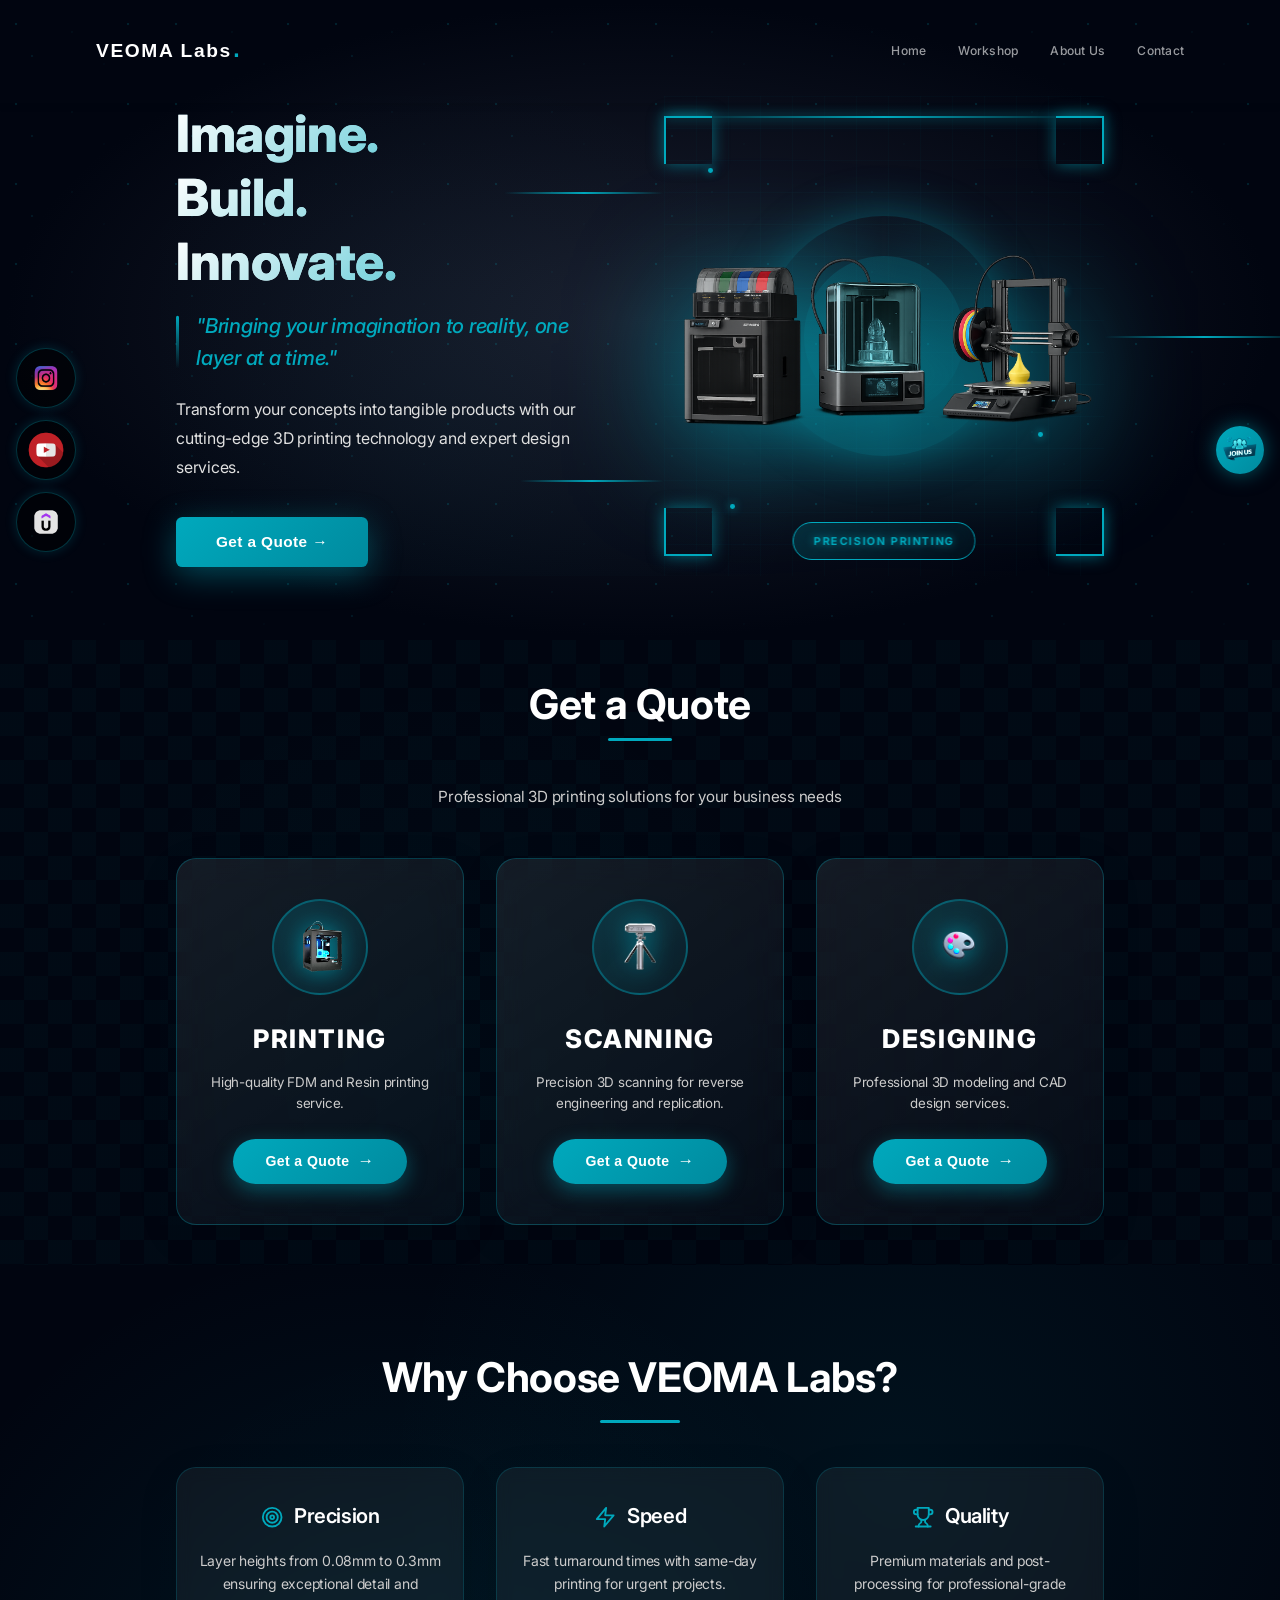
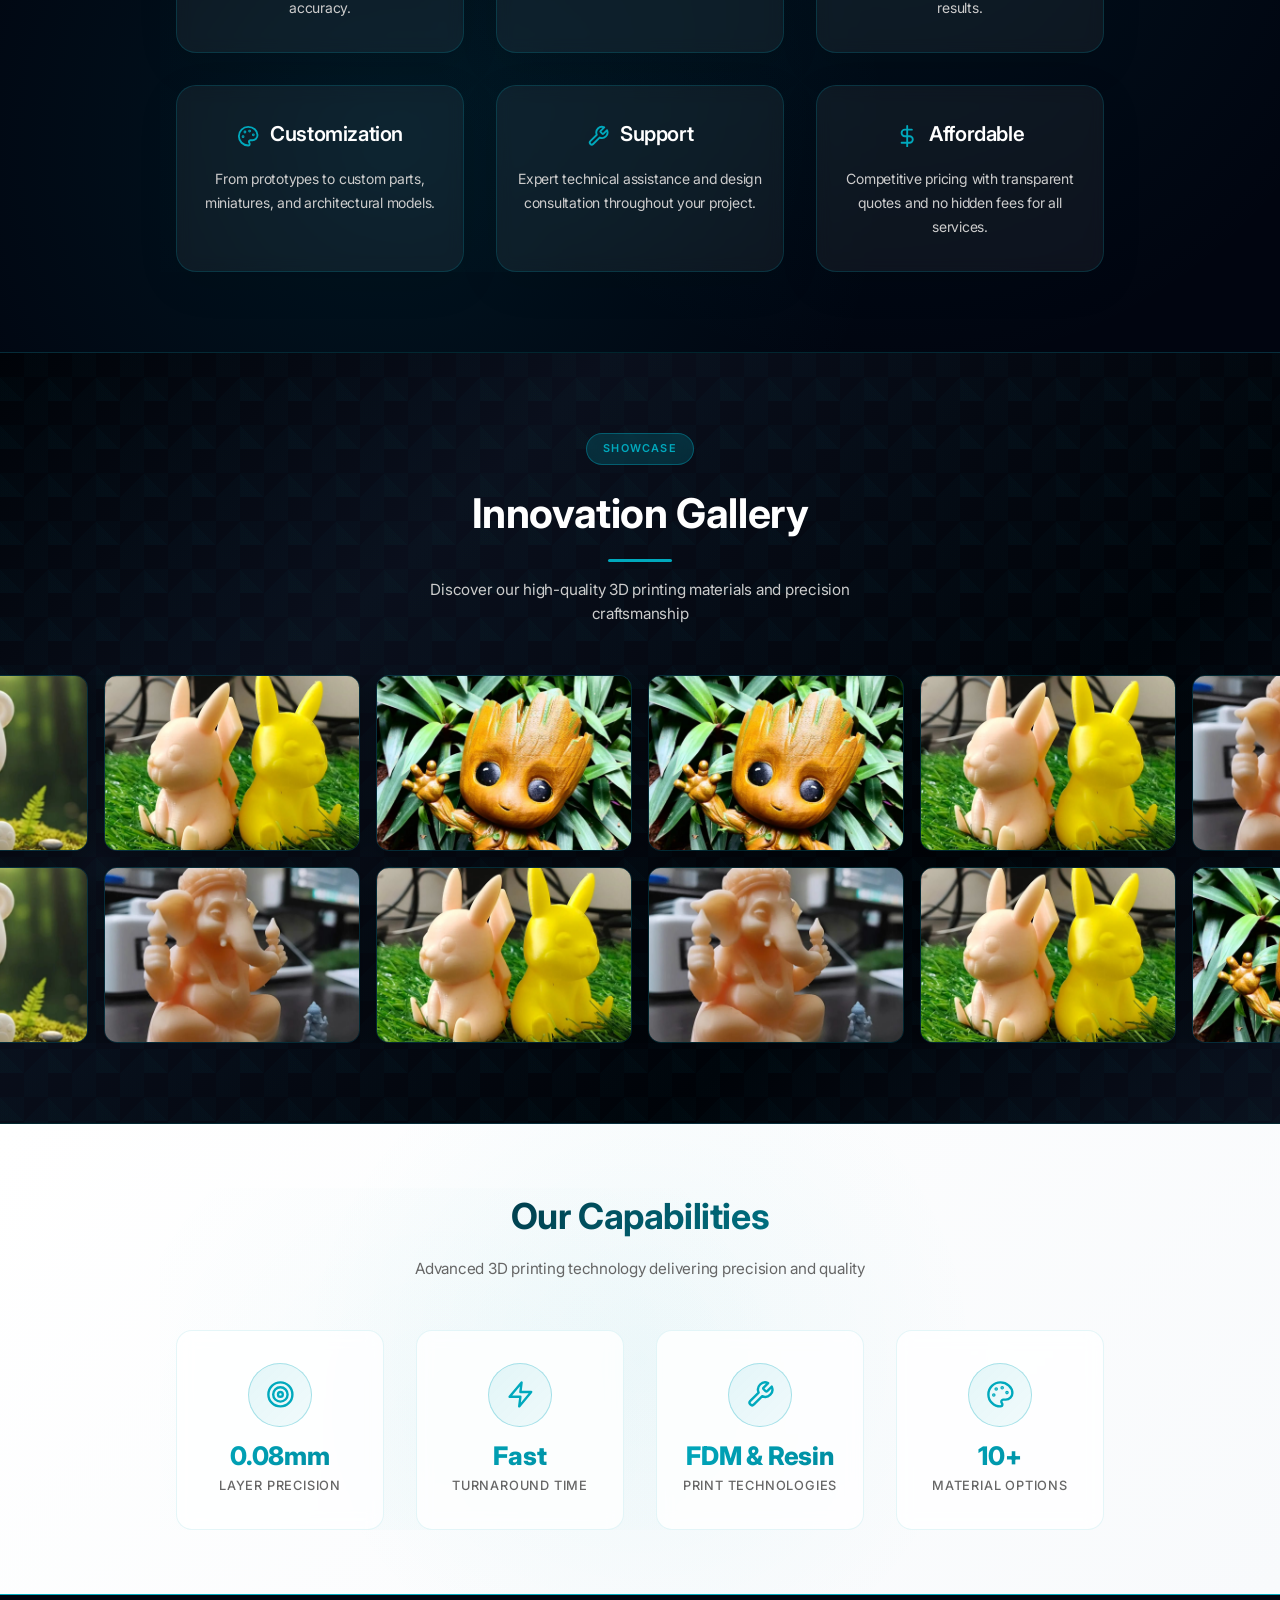
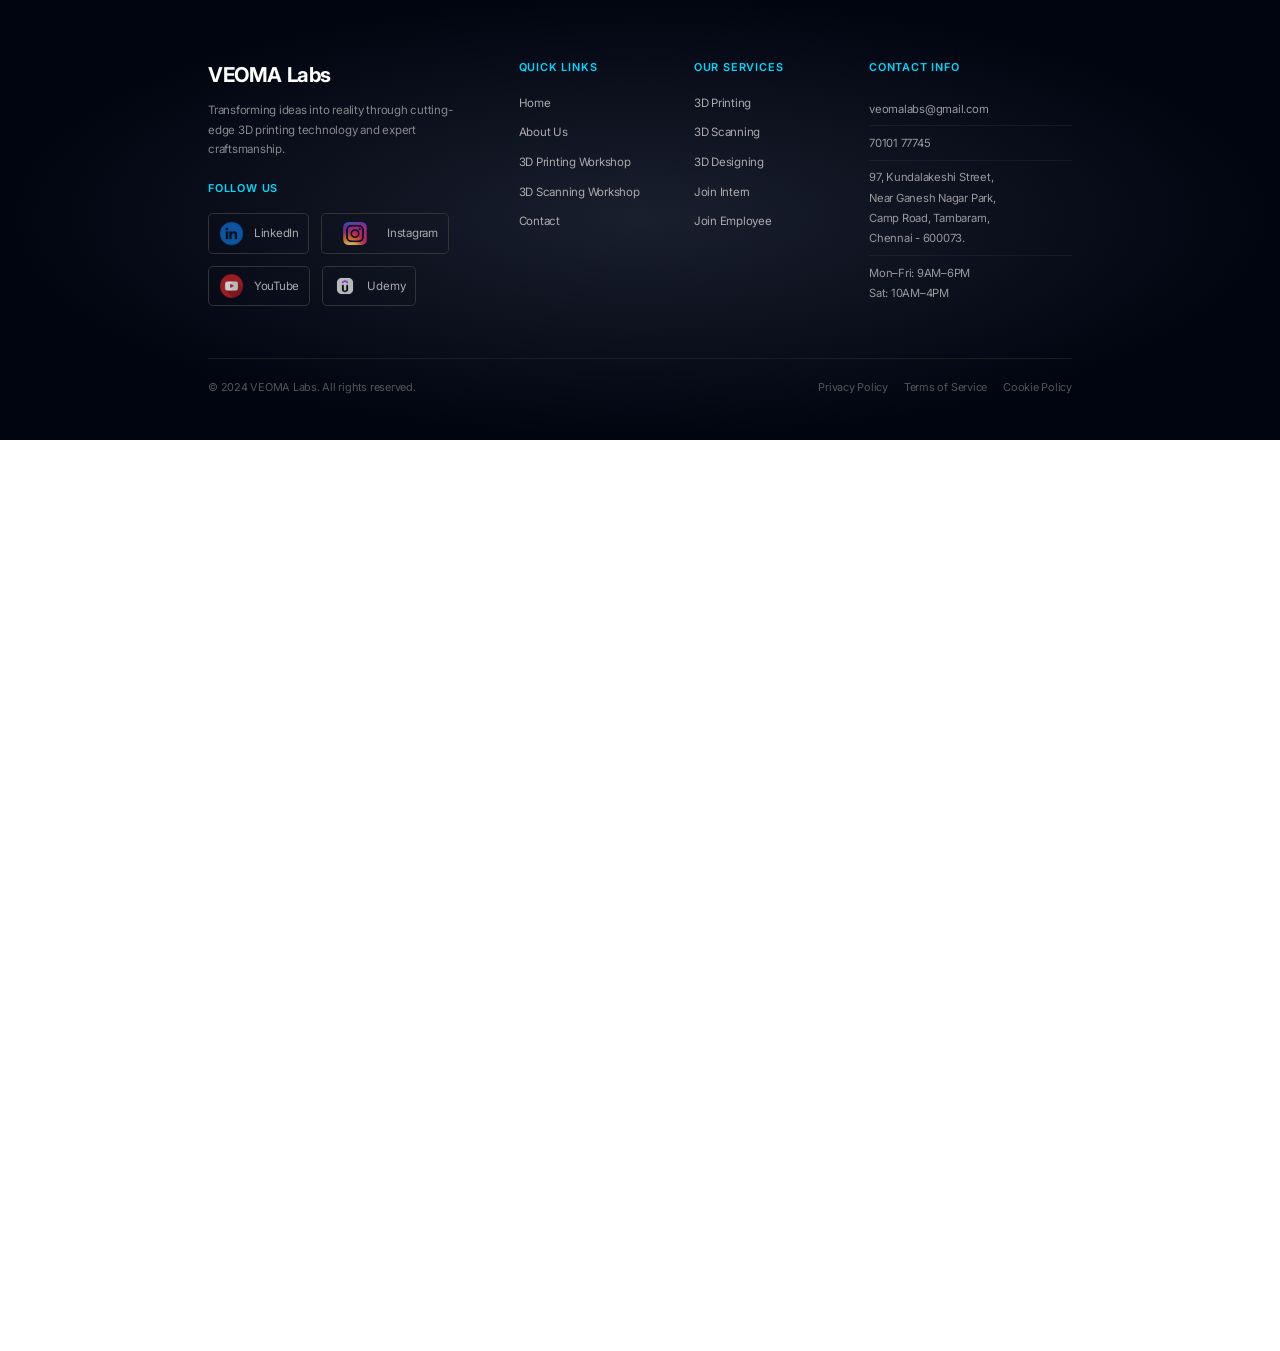
==== commit f41f6457: "added aadmin panel" ====
--- a/index.html
+++ b/index.html
@@ -103,112 +103,226 @@
             display: none;
             position: fixed;
             z-index: 2000;
-            left: 0;
-            top: 0;
-            width: 100%;
-            height: 100%;
-            background-color: rgba(0, 0, 0, 0.7);
-        }
-        
+            left: 0; top: 0;
+            width: 100%; height: 100%;
+            background: rgba(0,0,0,0.75);
+            backdrop-filter: blur(8px);
+            align-items: center;
+            justify-content: center;
+        }
+
+        .career-modal.open { display: flex; }
+
         .career-modal-content {
-            background: linear-gradient(135deg, #1a1a2e 0%, #16213e 100%);
-            margin: 10% auto;
-            padding: 40px;
-            border: 2px solid rgba(0, 169, 189, 0.5);
-            border-radius: 20px;
-            width: 90%;
-            max-width: 500px;
-            box-shadow: 0 0 50px rgba(0, 169, 189, 0.4);
+            background: linear-gradient(145deg, #0a0f1c, #060b15);
+            border: 1px solid rgba(0,169,189,0.25);
+            border-radius: 28px;
+            width: 92%;
+            max-width: 520px;
             position: relative;
-        }
-        
+            overflow: hidden;
+            box-shadow: 0 30px 80px rgba(0,0,0,0.6), 0 0 60px rgba(0,169,189,0.1);
+            animation: careerSlideIn 0.4s cubic-bezier(0.23,1,0.32,1);
+        }
+
+        @keyframes careerSlideIn {
+            0%   { opacity: 0; transform: translateY(-30px) scale(0.96); }
+            100% { opacity: 1; transform: translateY(0) scale(1); }
+        }
+
+        /* Header banner */
+        .career-modal-header {
+            background: linear-gradient(135deg, rgba(0,169,189,0.2), rgba(0,138,158,0.1));
+            border-bottom: 1px solid rgba(0,169,189,0.15);
+            padding: 30px 35px 25px;
+            text-align: center;
+            position: relative;
+        }
+
+        .career-modal-header::before {
+            content: '';
+            position: absolute;
+            top: 0; left: 0; right: 0;
+            height: 3px;
+            background: linear-gradient(90deg, transparent, #00a9bd, #00d9ff, #00a9bd, transparent);
+        }
+
         .career-close {
+            position: absolute;
+            top: 16px; right: 18px;
+            width: 32px; height: 32px;
+            border-radius: 50%;
+            background: rgba(255,255,255,0.07);
+            border: 1px solid rgba(255,255,255,0.12);
             color: #aaa;
-            float: right;
-            font-size: 32px;
-            font-weight: bold;
+            font-size: 1.1rem;
             cursor: pointer;
-            line-height: 20px;
-        }
-        
-        .career-close:hover {
-            color: #00a9bd;
-        }
-        
+            display: flex; align-items: center; justify-content: center;
+            transition: all 0.25s;
+            line-height: 1;
+        }
+
+        .career-close:hover { background: rgba(0,169,189,0.2); color: #00a9bd; border-color: rgba(0,169,189,0.4); }
+
+        .career-modal h2 {
+            color: #ffffff;
+            font-size: 1.5rem;
+            font-weight: 800;
+            margin-bottom: 6px;
+            letter-spacing: -0.3px;
+        }
+
+        .career-modal p {
+            color: #7a8a9e;
+            font-size: 0.88rem;
+            margin: 0;
+        }
+
+        /* Modal body */
+        .career-modal-body { padding: 30px 35px 35px; }
+
+        /* Role cards */
         .career-options {
-            display: flex;
-            gap: 30px;
-            justify-content: center;
-            margin: 30px 0;
-        }
-        
+            display: grid;
+            grid-template-columns: 1fr 1fr;
+            gap: 16px;
+            margin-bottom: 0;
+        }
+
         .career-option-btn {
-            width: 120px;
-            height: 120px;
-            border-radius: 20px;
-            background: rgba(0, 169, 189, 0.2);
-            border: 2px solid rgba(0, 169, 189, 0.5);
+            background: rgba(255,255,255,0.03);
+            border: 1px solid rgba(0,169,189,0.18);
+            border-radius: 18px;
+            padding: 24px 16px 20px;
             display: flex;
             flex-direction: column;
             align-items: center;
-            justify-content: center;
-            gap: 10px;
+            gap: 14px;
             cursor: pointer;
-            transition: all 0.3s ease;
-            color: #00a9bd;
-        }
-        
+            transition: all 0.35s cubic-bezier(0.23,1,0.32,1);
+            position: relative;
+            overflow: hidden;
+        }
+
+        .career-option-btn::before {
+            content: '';
+            position: absolute;
+            top: 0; left: 0; right: 0;
+            height: 2px;
+            background: linear-gradient(90deg, #00a9bd, #00d9ff);
+            transform: scaleX(0);
+            transition: transform 0.35s ease;
+        }
+
+        .career-option-btn:hover::before { transform: scaleX(1); }
+
         .career-option-btn:hover {
-            background: rgba(0, 169, 189, 0.4);
-            transform: translateY(-5px);
-            box-shadow: 0 10px 30px rgba(0, 169, 189, 0.4);
-        }
-        
+            background: rgba(0,169,189,0.08);
+            border-color: rgba(0,169,189,0.45);
+            transform: translateY(-4px);
+            box-shadow: 0 12px 35px rgba(0,169,189,0.2);
+        }
+
         .career-option-btn .icon {
-            font-size: 40px;
-        }
-        
+            width: 70px; height: 70px;
+            border-radius: 50%;
+            overflow: hidden;
+            border: 2px solid rgba(0,169,189,0.3);
+            background: rgba(0,169,189,0.1);
+            display: flex; align-items: center; justify-content: center;
+        }
+
+        .career-option-btn .icon img {
+            width: 100%; height: 100%;
+            object-fit: contain;
+            padding: 8px;
+        }
+
         .career-option-btn .label {
-            font-size: 16px;
-            font-weight: 600;
-        }
-        
+            font-size: 0.95rem;
+            font-weight: 700;
+            color: #ffffff;
+            letter-spacing: 0.3px;
+        }
+
+        .career-option-btn .role-desc {
+            font-size: 0.75rem;
+            color: #6a7a8e;
+            text-align: center;
+            line-height: 1.4;
+        }
+
+        /* Contact options */
         .contact-options {
             display: none;
-            gap: 20px;
-            justify-content: center;
-            margin-top: 30px;
-        }
-        
+            flex-direction: column;
+            gap: 12px;
+        }
+
+        .contact-options-label {
+            font-size: 0.8rem;
+            color: #6a7a8e;
+            text-align: center;
+            margin-bottom: 4px;
+            text-transform: uppercase;
+            letter-spacing: 1px;
+            font-weight: 600;
+        }
+
         .contact-btn {
-            padding: 15px 30px;
-            border-radius: 12px;
-            background: linear-gradient(135deg, #00a9bd, #008a9e);
-            color: white;
+            padding: 14px 20px;
+            border-radius: 14px;
+            background: rgba(255,255,255,0.04);
+            border: 1px solid rgba(0,169,189,0.2);
+            color: #ffffff;
             text-decoration: none;
             font-weight: 600;
+            font-size: 0.92rem;
             display: flex;
             align-items: center;
-            gap: 10px;
+            gap: 14px;
             transition: all 0.3s ease;
         }
-        
+
         .contact-btn:hover {
-            transform: translateY(-3px);
-            box-shadow: 0 10px 25px rgba(0, 169, 189, 0.4);
-        }
-        
-        .career-modal h2 {
-            color: #00a9bd;
+            background: rgba(0,169,189,0.12);
+            border-color: rgba(0,169,189,0.5);
+            transform: translateX(4px);
+        }
+
+        .contact-btn-icon {
+            width: 40px; height: 40px;
+            border-radius: 10px;
+            background: rgba(0,169,189,0.15);
+            display: flex; align-items: center; justify-content: center;
+            flex-shrink: 0;
+        }
+
+        .contact-btn-icon img {
+            width: 24px; height: 24px;
+            object-fit: contain;
+        }
+
+        .contact-btn-text { display: flex; flex-direction: column; }
+        .contact-btn-title { font-size: 0.9rem; font-weight: 700; color: #fff; }
+        .contact-btn-sub   { font-size: 0.75rem; color: #6a7a8e; margin-top: 1px; }
+
+        .contact-btn-arrow { margin-left: auto; color: #00a9bd; font-size: 1rem; }
+
+        .back-btn {
+            background: none;
+            border: none;
+            color: #6a7a8e;
+            font-size: 0.82rem;
+            cursor: pointer;
             text-align: center;
-            margin-bottom: 10px;
-        }
-        
-        .career-modal p {
-            color: #a5b4fc;
-            text-align: center;
-            margin-bottom: 20px;
-        }
+            width: 100%;
+            padding: 10px;
+            transition: color 0.2s;
+            margin-top: 4px;
+        }
+
+        .back-btn:hover { color: #00a9bd; }
         
         @media (max-width: 768px) {
             .floating-social, .floating-career {
@@ -285,30 +399,60 @@
     <!-- Career Modal -->
     <div id="careerModal" class="career-modal">
         <div class="career-modal-content">
-            <span class="career-close" onclick="closeCareerModal()">&times;</span>
-            <h2>Join Our Team</h2>
-            <p>Select your interest</p>
-            
-            <div class="career-options">
-                <div class="career-option-btn" onclick="selectCareerType('intern')">
-                    <div class="icon">🎓</div>
-                    <div class="label">Intern</div>
-                </div>
-                <div class="career-option-btn" onclick="selectCareerType('employee')">
-                    <div class="icon">💼</div>
-                    <div class="label">Employee</div>
-                </div>
-            </div>
-            
-            <div class="contact-options" id="contactOptions">
-                <a href="#" id="whatsappLink" class="contact-btn" target="_blank">
-                    <span>📱</span>
-                    <span>WhatsApp</span>
-                </a>
-                <a href="#" id="gmailLink" class="contact-btn" target="_blank">
-                    <span>✉️</span>
-                    <span>Gmail</span>
-                </a>
+            <!-- Header -->
+            <div class="career-modal-header">
+                <span class="career-close" onclick="closeCareerModal()">&times;</span>
+                <h2>Join Our Team</h2>
+                <p>Be part of the VEOMA Labs family</p>
+            </div>
+
+            <!-- Body -->
+            <div class="career-modal-body">
+
+                <!-- Step 1: Choose Role -->
+                <div class="career-options" id="careerOptions">
+                    <div class="career-option-btn" onclick="selectCareerType('intern')">
+                        <div class="icon">
+                            <img src="images/Join-us/intern.png" alt="Intern">
+                        </div>
+                        <span class="label">Intern</span>
+                        <span class="role-desc">Students & freshers looking to grow</span>
+                    </div>
+                    <div class="career-option-btn" onclick="selectCareerType('employee')">
+                        <div class="icon">
+                            <img src="images/Join-us/employee.png" alt="Employee">
+                        </div>
+                        <span class="label">Employee</span>
+                        <span class="role-desc">Professionals ready to contribute</span>
+                    </div>
+                </div>
+
+                <!-- Step 2: Choose Contact Method -->
+                <div class="contact-options" id="contactOptions">
+                    <div class="contact-options-label">Reach out via</div>
+                    <a href="#" id="whatsappLink" class="contact-btn" target="_blank" rel="noopener">
+                        <div class="contact-btn-icon">
+                            <img src="images/Join-us/whats-app.png" alt="WhatsApp">
+                        </div>
+                        <div class="contact-btn-text">
+                            <span class="contact-btn-title">WhatsApp</span>
+                            <span class="contact-btn-sub">+91 70101 77745</span>
+                        </div>
+                        <span class="contact-btn-arrow">&#8594;</span>
+                    </a>
+                    <a href="#" id="gmailLink" class="contact-btn" target="_blank" rel="noopener" onclick="setTimeout(showEmailConfirmPopup, 1500)">
+                        <div class="contact-btn-icon">
+                            <img src="images/Join-us/gmail.png" alt="Gmail">
+                        </div>
+                        <div class="contact-btn-text">
+                            <span class="contact-btn-title">Gmail</span>
+                            <span class="contact-btn-sub">gokul20001116@gmail.com</span>
+                        </div>
+                        <span class="contact-btn-arrow">&#8594;</span>
+                    </a>
+                    <button class="back-btn" onclick="goBackToOptions()">&#8592; Choose different role</button>
+                </div>
+
             </div>
         </div>
     </div>
@@ -715,36 +859,56 @@
     </section>
 
 
+    <!-- Email Sent Confirmation Popup -->
+    <div id="emailConfirmPopup" style="display:none; position:fixed; inset:0; z-index:3000; background:rgba(0,0,0,0.75); backdrop-filter:blur(8px); align-items:center; justify-content:center;">
+        <div style="background:linear-gradient(145deg,#0a0f1c,#060b15); border:1px solid rgba(0,169,189,0.3); border-radius:24px; padding:40px 35px; max-width:400px; width:90%; text-align:center; box-shadow:0 30px 80px rgba(0,0,0,0.6); position:relative; animation:careerSlideIn 0.4s cubic-bezier(0.23,1,0.32,1);">
+            <div style="width:70px;height:70px;border-radius:50%;background:rgba(16,185,129,0.15);border:2px solid rgba(16,185,129,0.4);display:flex;align-items:center;justify-content:center;margin:0 auto 20px;">
+                <svg width="32" height="32" viewBox="0 0 24 24" fill="none" stroke="#10b981" stroke-width="2.5" stroke-linecap="round" stroke-linejoin="round"><polyline points="20 6 9 17 4 12"/></svg>
+            </div>
+            <h3 style="color:#ffffff;font-size:1.3rem;font-weight:800;margin-bottom:8px;">Gmail Opened!</h3>
+            <p style="color:#7a8a9e;font-size:0.88rem;line-height:1.6;margin-bottom:8px;">Gmail has been opened in a new tab with the recipient pre-filled.</p>
+            <p style="color:#7a8a9e;font-size:0.85rem;margin-bottom:24px;">Write your message and click <strong style="color:#00a9bd;">Send</strong> in Gmail to complete your application.</p>
+            <button onclick="closeEmailConfirmPopup()" style="background:linear-gradient(135deg,#00a9bd,#008a9e);color:#fff;border:none;border-radius:12px;padding:12px 32px;font-size:0.95rem;font-weight:700;cursor:pointer;width:100%;transition:all 0.3s;">Got it!</button>
+        </div>
+    </div>
+
     <!-- Include Footer -->
     <div id="footer-placeholder"></div>
 
     <script src="js/api.js"></script>
     <script src="js/main.js"></script>
     <script>
-        // Career Modal Functions
         function openCareerModal() {
-            document.getElementById('careerModal').style.display = 'block';
-            document.querySelector('.career-options').style.display = 'flex';
+            const modal = document.getElementById('careerModal');
+            modal.classList.add('open');
+            document.getElementById('careerOptions').style.display = 'grid';
             document.getElementById('contactOptions').style.display = 'none';
+            document.body.style.overflow = 'hidden';
         }
         
         function closeCareerModal() {
-            document.getElementById('careerModal').style.display = 'none';
+            document.getElementById('careerModal').classList.remove('open');
+            document.body.style.overflow = 'auto';
+        }
+
+        function goBackToOptions() {
+            document.getElementById('careerOptions').style.display = 'grid';
+            document.getElementById('contactOptions').style.display = 'none';
         }
         
         function selectCareerType(type) {
-            document.querySelector('.career-options').style.display = 'none';
+            document.getElementById('careerOptions').style.display = 'none';
             document.getElementById('contactOptions').style.display = 'flex';
             
             const whatsappLink = document.getElementById('whatsappLink');
             const gmailLink = document.getElementById('gmailLink');
             
             if (type === 'intern') {
-                whatsappLink.href = 'https://wa.me/919876543210?text=Hi, I am interested in the Internship position';
-                gmailLink.href = 'mailto:careers@veomalabs.com?subject=Internship Application';
+                whatsappLink.href = 'https://wa.me/917010177745?text=Hi, I am interested in the Internship position at VEOMA Labs';
+                gmailLink.href = 'https://mail.google.com/mail/u/0/?view=cm&fs=1&to=gokul20001116@gmail.com&su=Internship+Application';
             } else {
-                whatsappLink.href = 'https://wa.me/919876543210?text=Hi, I am interested in the Employee position';
-                gmailLink.href = 'mailto:careers@veomalabs.com?subject=Employment Application';
+                whatsappLink.href = 'https://wa.me/917010177745?text=Hi, I am interested in the Employee position at VEOMA Labs';
+                gmailLink.href = 'https://mail.google.com/mail/u/0/?view=cm&fs=1&to=gokul20001116@gmail.com&su=Employment+Application';
             }
         }
         
@@ -773,6 +937,25 @@
                 closeCareerModal();
             }
         }
+
+        // Email Sent Confirmation
+        function showEmailConfirmPopup() {
+            closeCareerModal();
+            document.getElementById('emailConfirmPopup').style.display = 'flex';
+        }
+        function closeEmailConfirmPopup() {
+            document.getElementById('emailConfirmPopup').style.display = 'none';
+        }
+
+        // Email Sent Confirmation Popup
+        function showEmailConfirmPopup() {
+            document.getElementById('emailConfirmPopup').style.display = 'flex';
+            closeCareerModal();
+        }
+
+        function closeEmailConfirmPopup() {
+            document.getElementById('emailConfirmPopup').style.display = 'none';
+        }
     </script>
 </body>
 
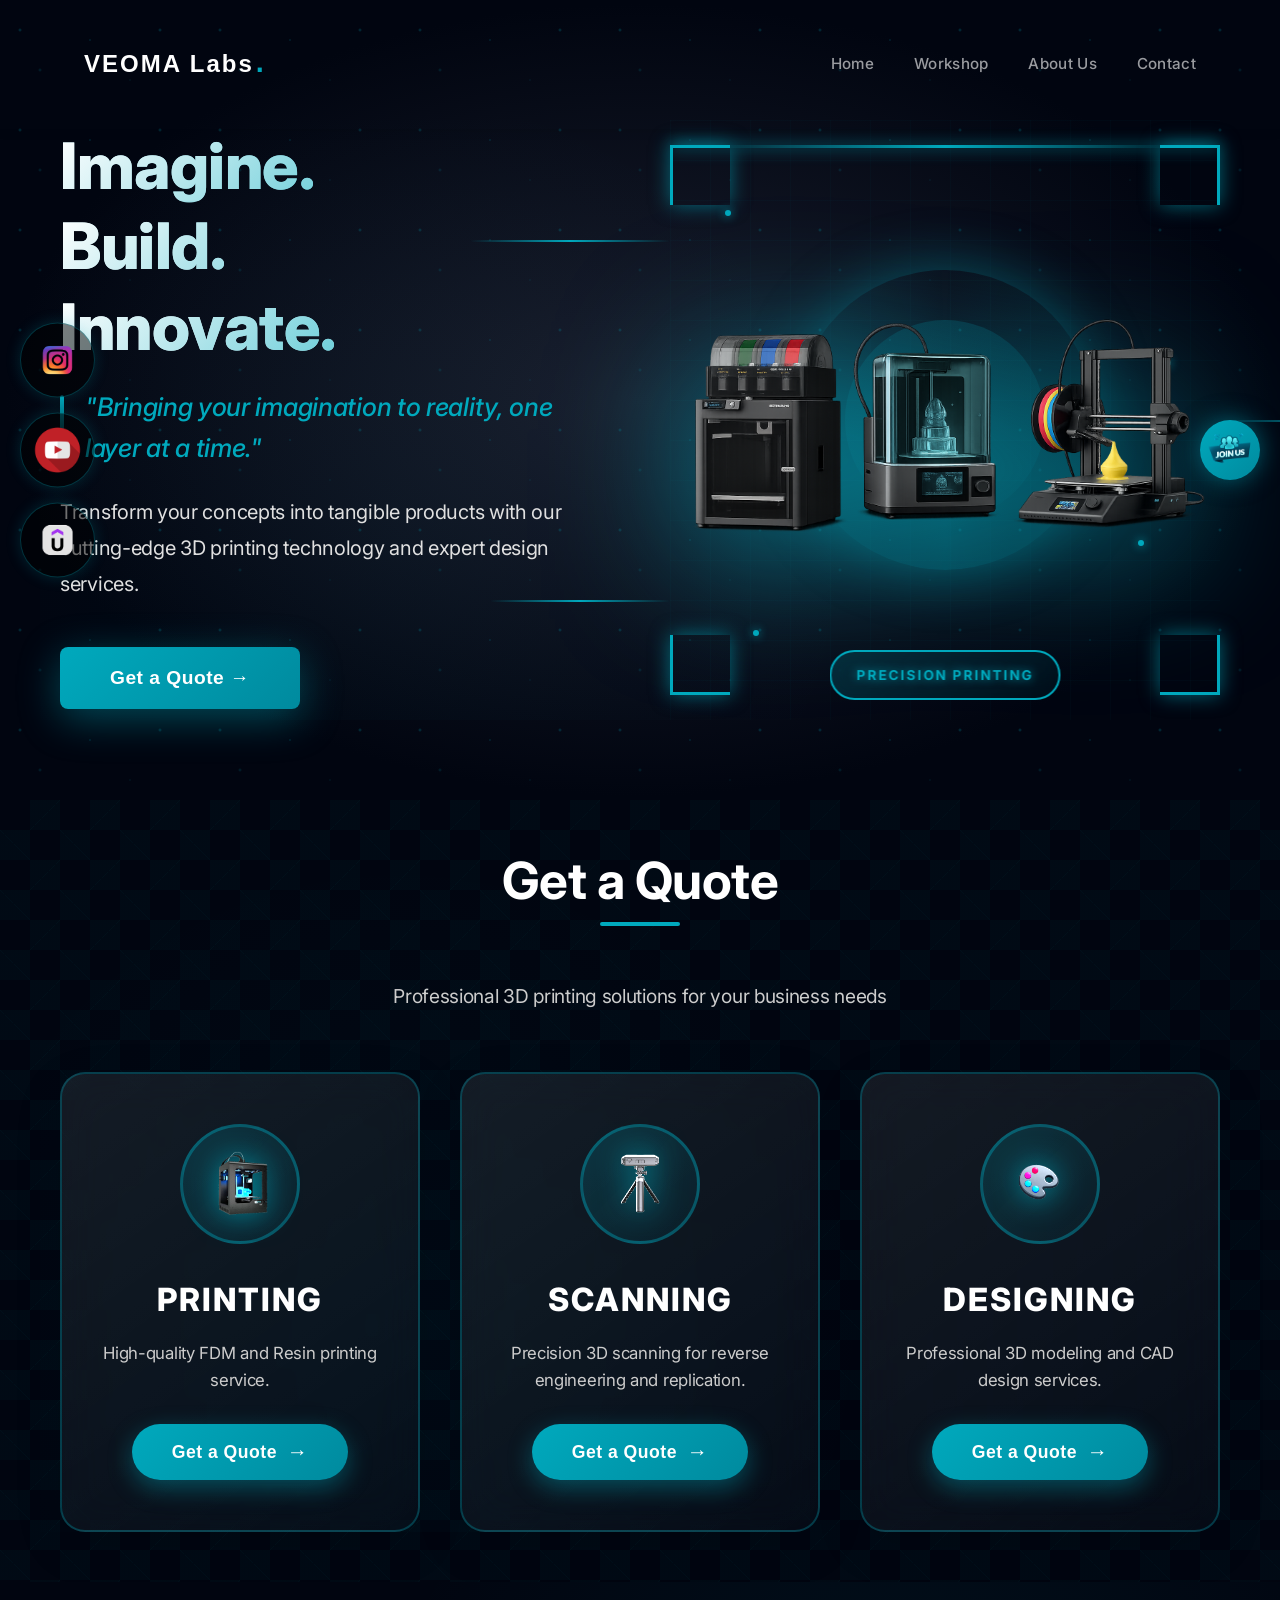
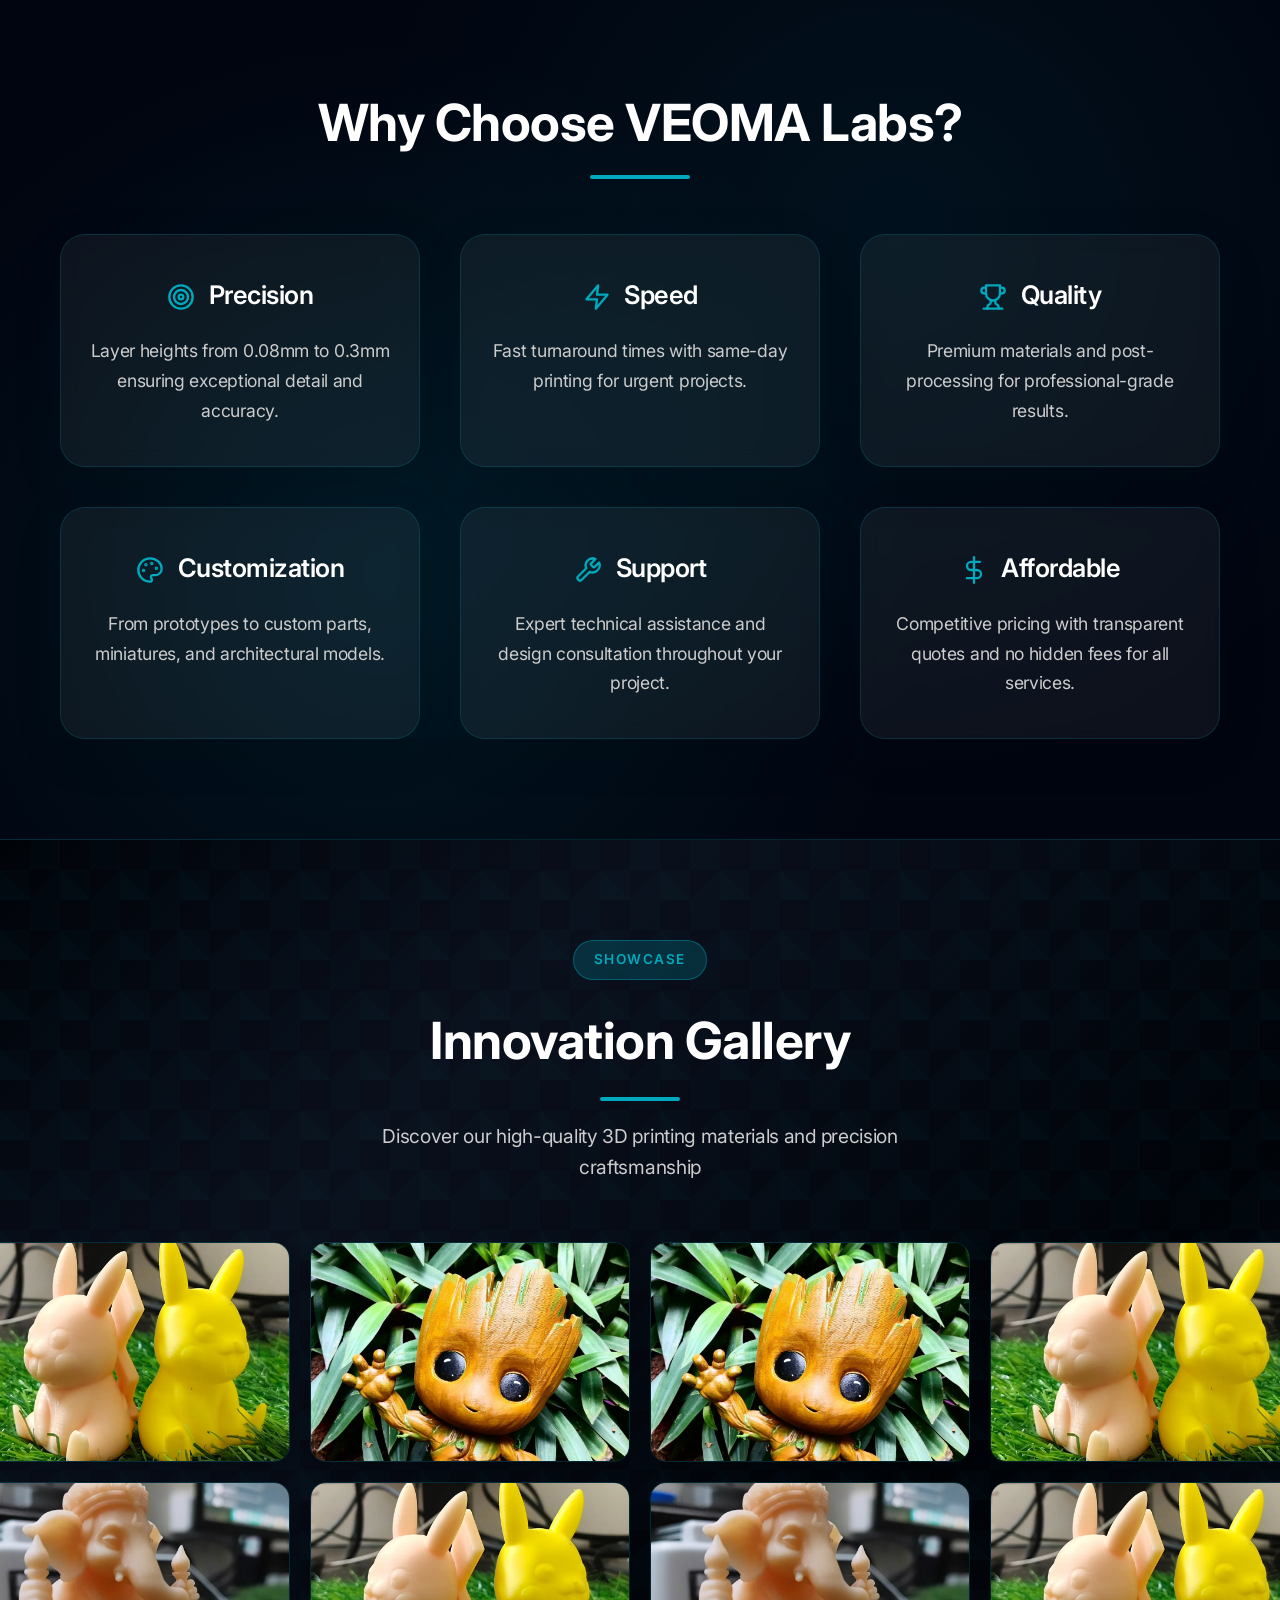
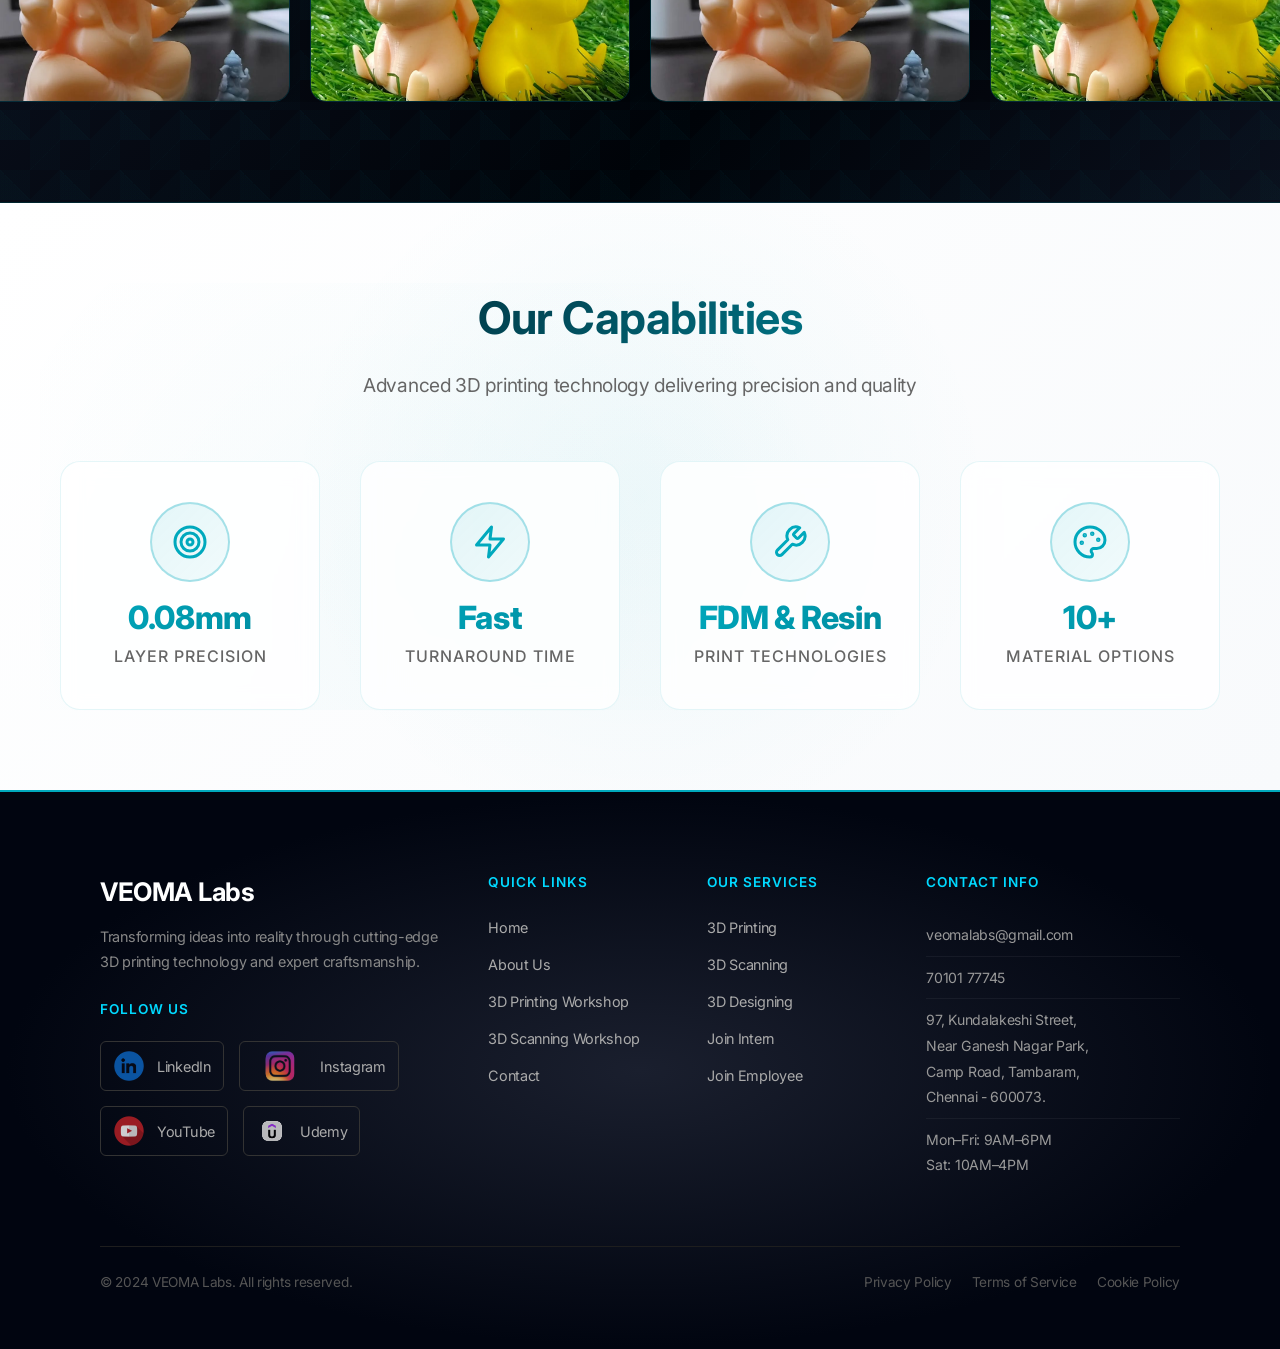
==== commit d070f9c6: "fixed rresponce" ====
--- a/index.html
+++ b/index.html
@@ -15,6 +15,7 @@
     <link rel="stylesheet" href="css/premium-navbar.css">
     <link rel="stylesheet" href="css/premium-footer.css?v=2">
     <link rel="stylesheet" href="css/premium-materials.css">
+    <link rel="stylesheet" href="css/mobile.css">
     <style>
         /* Floating Social Icons - Left Side */
         .floating-social {
--- a/css/styles.css
+++ b/css/styles.css
@@ -79,7 +79,6 @@
     color: #333;
     background: #ffffff;
     font-size: 16px;
-    zoom: 0.8;
     overflow-x: hidden;
 }
 
--- a/css/mobile.css
+++ b/css/mobile.css
@@ -0,0 +1,327 @@
+/* ── VEOMA Labs — Global Mobile Fixes ── */
+
+/* ── Base ── */
+@media (max-width: 768px) {
+    body {
+        zoom: 1 !important;
+        overflow-x: hidden;
+        font-size: 15px;
+    }
+
+    .container {
+        padding: 0 16px;
+    }
+
+    /* ── Floating social: hide on mobile ── */
+    .floating-social,
+    .floating-career { display: none !important; }
+
+    /* ────────────────────────────────────────
+       HERO SECTIONS (all pages)
+    ──────────────────────────────────────── */
+    .hero,
+    .workshop-hero,
+    .contact-hero {
+        padding: 100px 0 50px;
+        min-height: auto !important;
+    }
+
+    .hero-container {
+        grid-template-columns: 1fr !important;
+        gap: 30px !important;
+        text-align: center;
+    }
+
+    .hero-content h1,
+    .new-hero-title,
+    .word-animate {
+        font-size: 2.2rem !important;
+        line-height: 1.2 !important;
+    }
+
+    .workshop-hero h1,
+    .contact-hero h1 {
+        font-size: 2rem !important;
+        letter-spacing: 1px !important;
+    }
+
+    .hero-tagline,
+    .new-hero-tagline { font-size: 1rem !important; }
+
+    .hero-description,
+    .new-hero-desc { font-size: 0.95rem !important; }
+
+    .hero-visual { display: none; }
+
+    /* Hero stats bar */
+    .hero-stats {
+        flex-direction: column !important;
+        gap: 20px !important;
+        padding: 24px 20px !important;
+        margin-top: 30px !important;
+    }
+
+    .stat-number { font-size: 1.6rem !important; }
+    .stat-label  { font-size: 0.75rem !important; }
+
+    /* ────────────────────────────────────────
+       SERVICES / CARDS
+    ──────────────────────────────────────── */
+    .ultra-modern-grid,
+    .features-grid,
+    .methods-grid {
+        grid-template-columns: 1fr !important;
+        gap: 20px !important;
+    }
+
+    .ultra-card  { padding: 30px 20px !important; }
+    .services h2,
+    .about-services h2,
+    .services-title { font-size: 1.8rem !important; }
+
+    .section-header h2 { font-size: 1.8rem !important; }
+    .section-header p  { font-size: 0.9rem !important; }
+
+    /* ────────────────────────────────────────
+       MODALS & FORMS (quote / workshop / contact)
+    ──────────────────────────────────────── */
+    .premium-modal,
+    .modal {
+        padding: 0 !important;
+        align-items: flex-end !important;
+    }
+
+    .premium-modal-content {
+        width: 100% !important;
+        max-width: 100% !important;
+        margin: 0 !important;
+        border-radius: 20px 20px 0 0 !important;
+        max-height: 92vh !important;
+        overflow-y: auto !important;
+    }
+
+    .modal-header {
+        padding: 24px 20px !important;
+        gap: 12px !important;
+    }
+
+    .modal-icon {
+        width: 50px !important;
+        height: 50px !important;
+    }
+
+    .modal-icon img {
+        width: 42px !important;
+        height: 42px !important;
+    }
+
+    .modal-title { font-size: 1.2rem !important; }
+
+    .premium-close {
+        right: 16px !important;
+        width: 36px !important;
+        height: 36px !important;
+        font-size: 22px !important;
+    }
+
+    .modal-body { padding: 20px 16px !important; }
+
+    /* All form rows go single column */
+    .form-row,
+    .form-row-two,
+    .premium-dimensions {
+        grid-template-columns: 1fr !important;
+        gap: 14px !important;
+    }
+
+    .form-group input,
+    .form-group textarea,
+    .form-group select,
+    .premium-select {
+        padding: 14px 16px !important;
+        font-size: 0.95rem !important;
+        border-radius: 10px !important;
+    }
+
+    .form-group label { font-size: 0.8rem !important; }
+
+    .file-upload-area { padding: 24px 16px !important; }
+
+    .premium-submit-btn {
+        padding: 15px 20px !important;
+        font-size: 1rem !important;
+    }
+
+    /* ────────────────────────────────────────
+       CONTACT PAGE
+    ──────────────────────────────────────── */
+    .contact-info-grid {
+        grid-template-columns: 1fr !important;
+        gap: 20px !important;
+    }
+
+    .contact-form-container {
+        padding: 24px 16px !important;
+        border-radius: 16px !important;
+    }
+
+    .contact-form-container h2 { font-size: 1.5rem !important; }
+
+    .contact-info { padding: 20px 16px !important; }
+
+    .map-wrapper iframe { height: 260px !important; }
+
+    .map-title,
+    .methods-title { font-size: 1.6rem !important; }
+
+    .method-card { padding: 28px 20px !important; }
+
+    .submit-btn { font-size: 0.95rem !important; }
+
+    /* ────────────────────────────────────────
+       WORKSHOPS
+    ──────────────────────────────────────── */
+    .workshops-grid {
+        flex-direction: column !important;
+        align-items: stretch !important;
+        padding: 20px 16px !important;
+        gap: 20px !important;
+    }
+
+    .workshop-card {
+        max-width: 100% !important;
+        min-width: unset !important;
+        padding: 28px 20px !important;
+    }
+
+    .workshops-section { padding: 60px 0 !important; }
+
+    /* ────────────────────────────────────────
+       ABOUT PAGE — CEO & TEAM
+    ──────────────────────────────────────── */
+    .ceo-card {
+        padding: 30px 20px !important;
+        border-radius: 16px !important;
+    }
+
+    .ceo-image-wrapper img {
+        width: 180px !important;
+        height: 180px !important;
+    }
+
+    .ceo-name { font-size: 1.8rem !important; }
+    .ceo-desc { font-size: 0.95rem !important; }
+
+    .team-title { font-size: 1.8rem !important; }
+
+    .team-grid {
+        grid-template-columns: 1fr !important;
+        gap: 16px !important;
+        margin-top: 40px !important;
+    }
+
+    .team-card { padding: 28px 20px !important; }
+
+    .team-image-placeholder {
+        width: 130px !important;
+        height: 130px !important;
+    }
+
+    .team-name { font-size: 1.3rem !important; }
+    .team-desc { font-size: 0.9rem !important; }
+
+    /* ────────────────────────────────────────
+       FOOTER
+    ──────────────────────────────────────── */
+    .footer { padding: 50px 0 20px !important; }
+
+    .footer-container { padding: 0 16px !important; }
+
+    .footer-content {
+        grid-template-columns: 1fr !important;
+        gap: 28px !important;
+        margin-bottom: 30px !important;
+    }
+
+    .footer-logo h3 { font-size: 1.3rem !important; }
+    .footer-logo p  { font-size: 0.85rem !important; }
+
+    .footer-section h4 { font-size: 0.8rem !important; margin-bottom: 12px !important; }
+
+    .footer-list a { font-size: 0.85rem !important; }
+
+    .social-links { flex-direction: row !important; flex-wrap: wrap !important; gap: 10px !important; }
+
+    .social-btn { font-size: 0.82rem !important; padding: 8px 12px !important; }
+
+    .footer-bottom-content {
+        flex-direction: column !important;
+        text-align: center !important;
+        gap: 10px !important;
+    }
+
+    .footer-bottom-links {
+        flex-wrap: wrap !important;
+        justify-content: center !important;
+        gap: 12px !important;
+    }
+
+    .footer-bottom p,
+    .footer-bottom-links a { font-size: 0.78rem !important; }
+
+    /* ────────────────────────────────────────
+       CAREER MODAL (index.html)
+    ──────────────────────────────────────── */
+    .career-modal-content {
+        width: 96% !important;
+        border-radius: 20px !important;
+    }
+
+    .career-modal-header { padding: 22px 20px 18px !important; }
+
+    .career-modal-body { padding: 20px 16px 24px !important; }
+
+    .career-options {
+        grid-template-columns: 1fr 1fr !important;
+        gap: 12px !important;
+    }
+
+    .career-option-btn { padding: 18px 12px 16px !important; }
+
+    .career-option-btn .icon {
+        width: 55px !important;
+        height: 55px !important;
+    }
+
+    .contact-btn { padding: 12px 16px !important; font-size: 0.85rem !important; }
+
+    /* ────────────────────────────────────────
+       STATS SECTION
+    ──────────────────────────────────────── */
+    .stats-grid {
+        grid-template-columns: repeat(2, 1fr) !important;
+        gap: 16px !important;
+    }
+
+    .stat-item { padding: 20px 14px !important; }
+}
+
+/* ── Extra small ── */
+@media (max-width: 420px) {
+    body { font-size: 14px; }
+
+    .hero-content h1,
+    .new-hero-title,
+    .word-animate { font-size: 1.8rem !important; }
+
+    .workshop-hero h1,
+    .contact-hero h1 { font-size: 1.7rem !important; }
+
+    .career-options { grid-template-columns: 1fr !important; }
+
+    .stats-grid { grid-template-columns: 1fr !important; }
+
+    .footer-content { gap: 22px !important; }
+
+    .map-wrapper iframe { height: 220px !important; }
+}
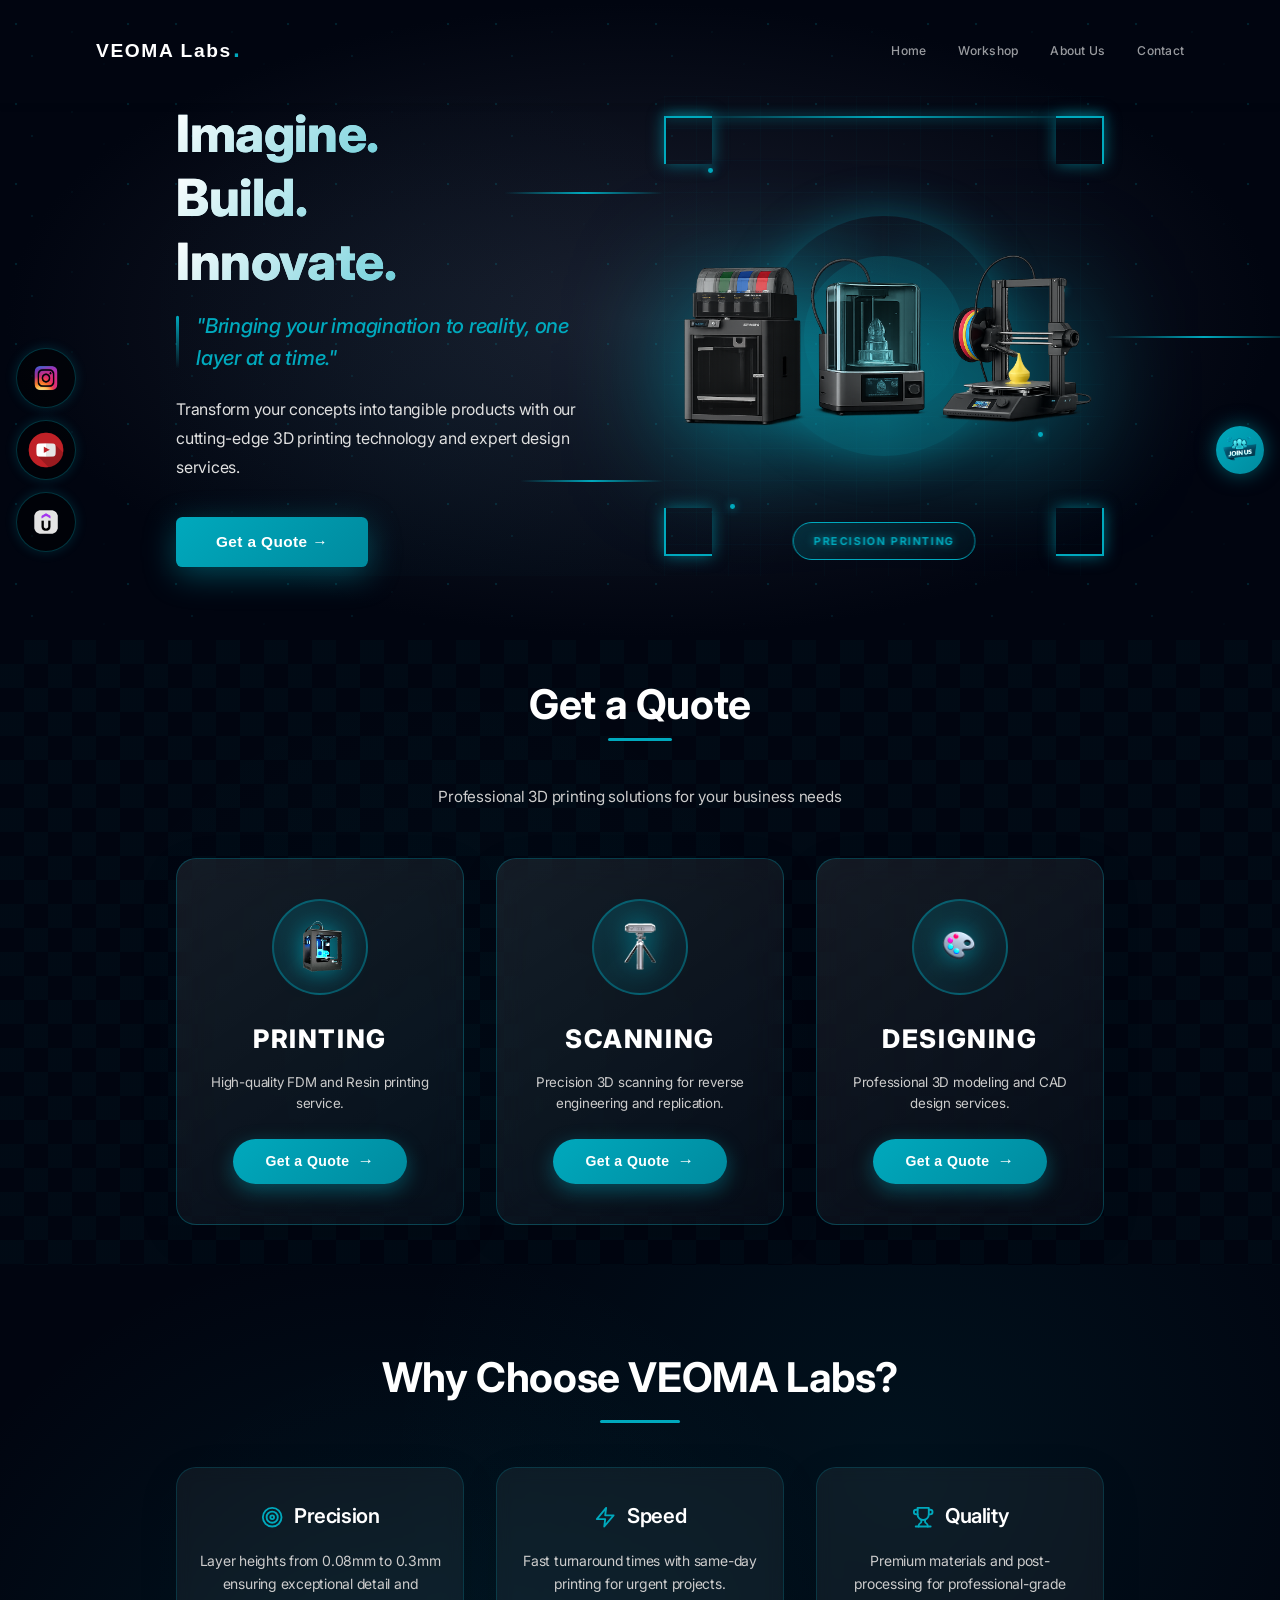
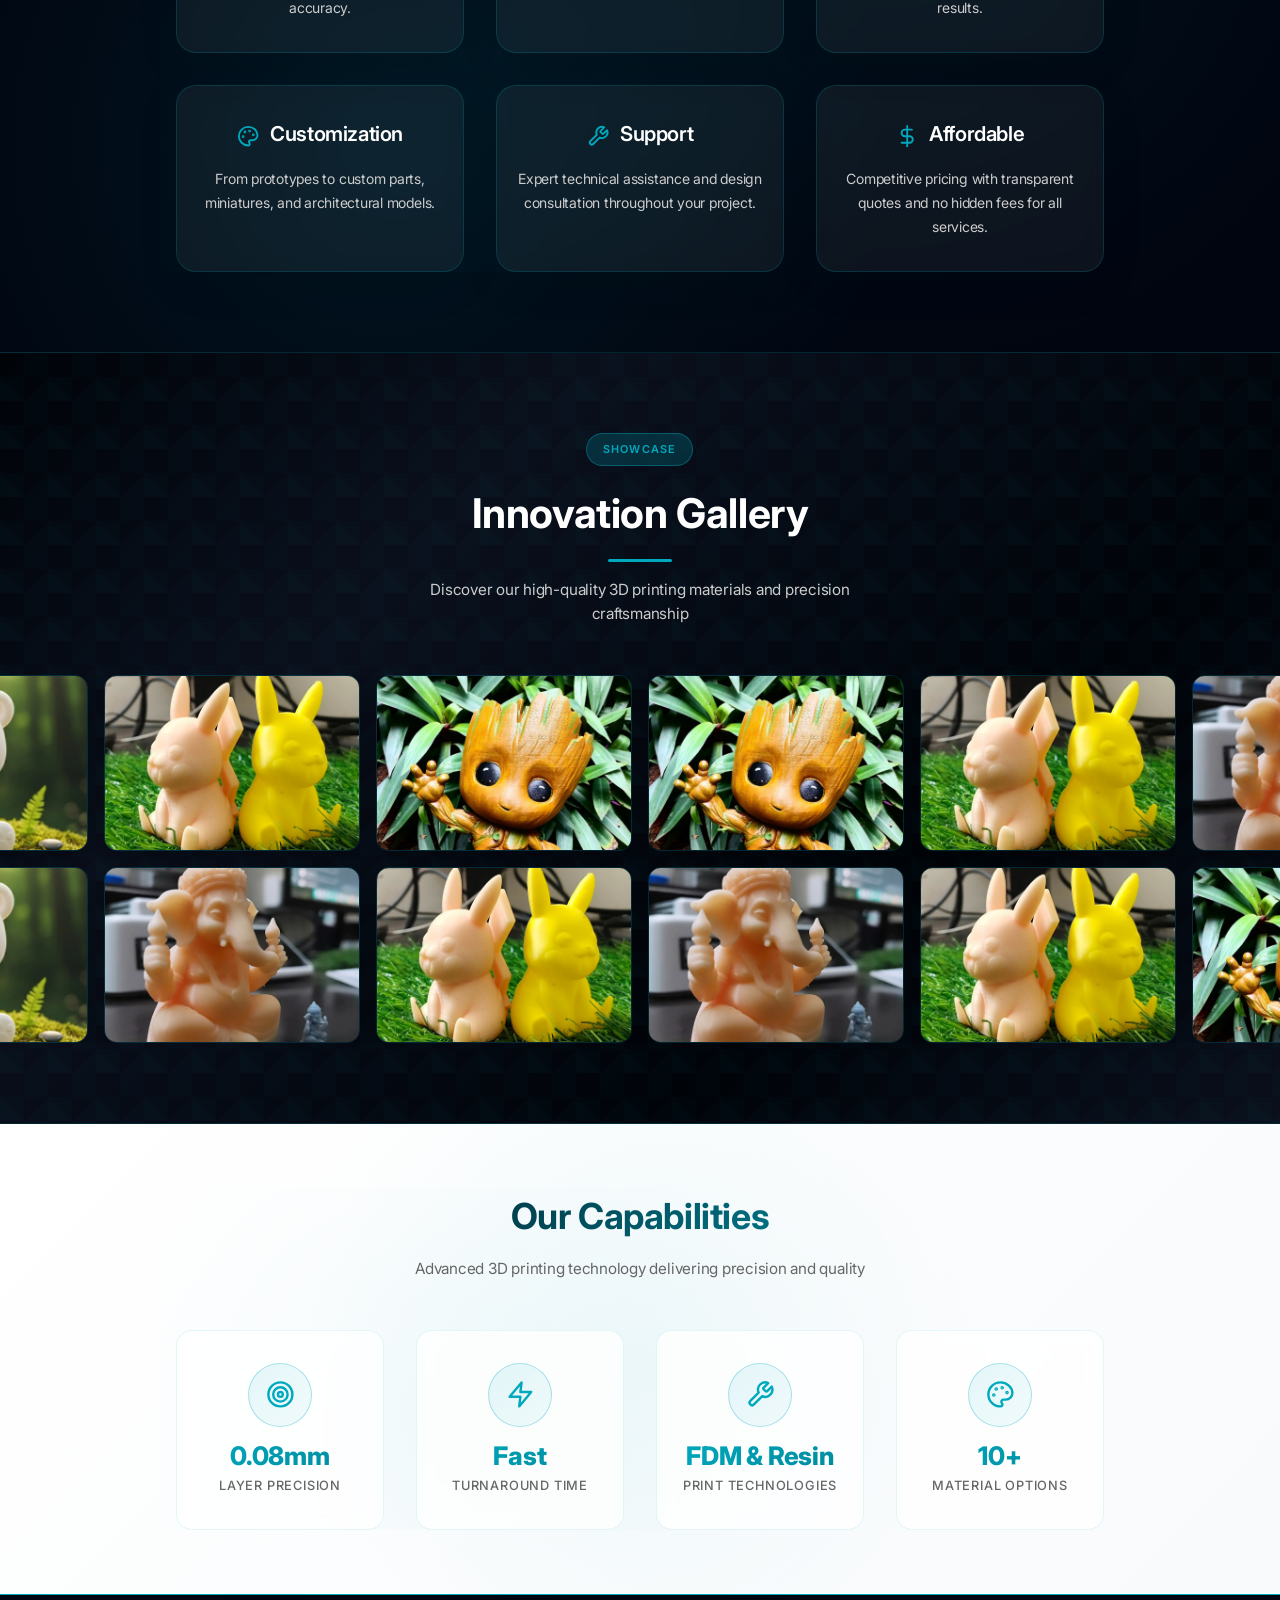
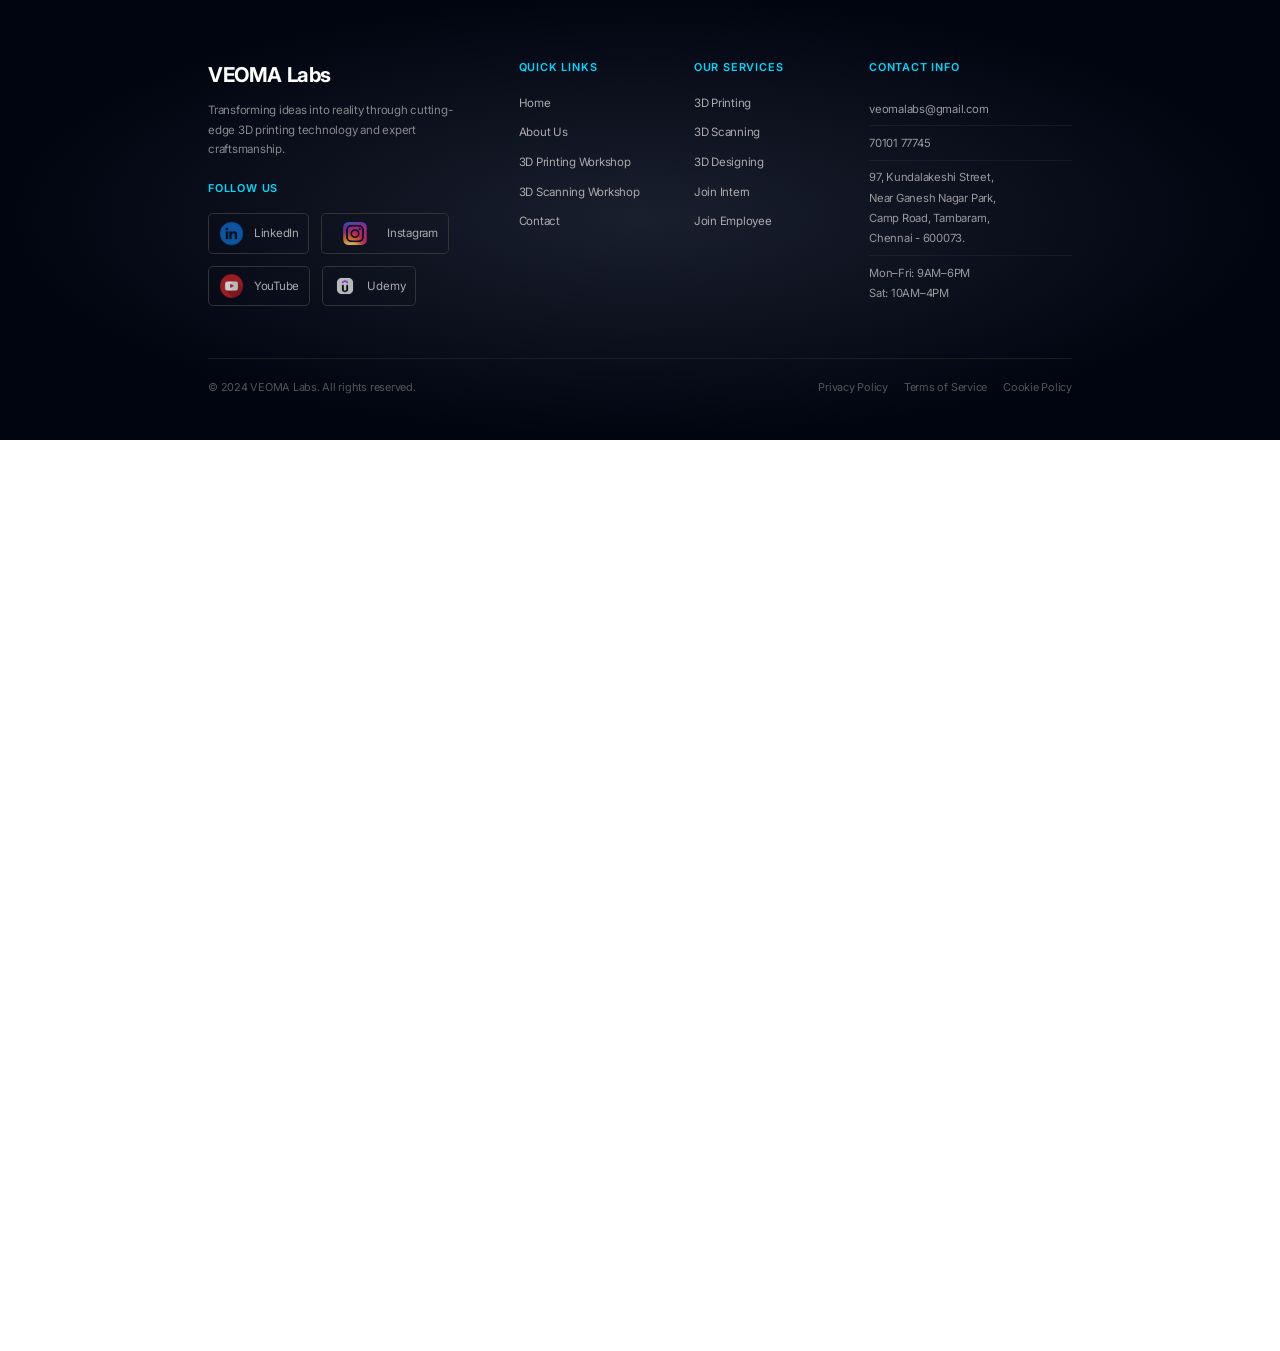
==== commit 8fe8c423: "reverted" ====
--- a/index.html
+++ b/index.html
@@ -15,7 +15,6 @@
     <link rel="stylesheet" href="css/premium-navbar.css">
     <link rel="stylesheet" href="css/premium-footer.css?v=2">
     <link rel="stylesheet" href="css/premium-materials.css">
-    <link rel="stylesheet" href="css/mobile.css">
     <style>
         /* Floating Social Icons - Left Side */
         .floating-social {
--- a/css/styles.css
+++ b/css/styles.css
@@ -79,6 +79,7 @@
     color: #333;
     background: #ffffff;
     font-size: 16px;
+    zoom: 0.8;
     overflow-x: hidden;
 }
 
